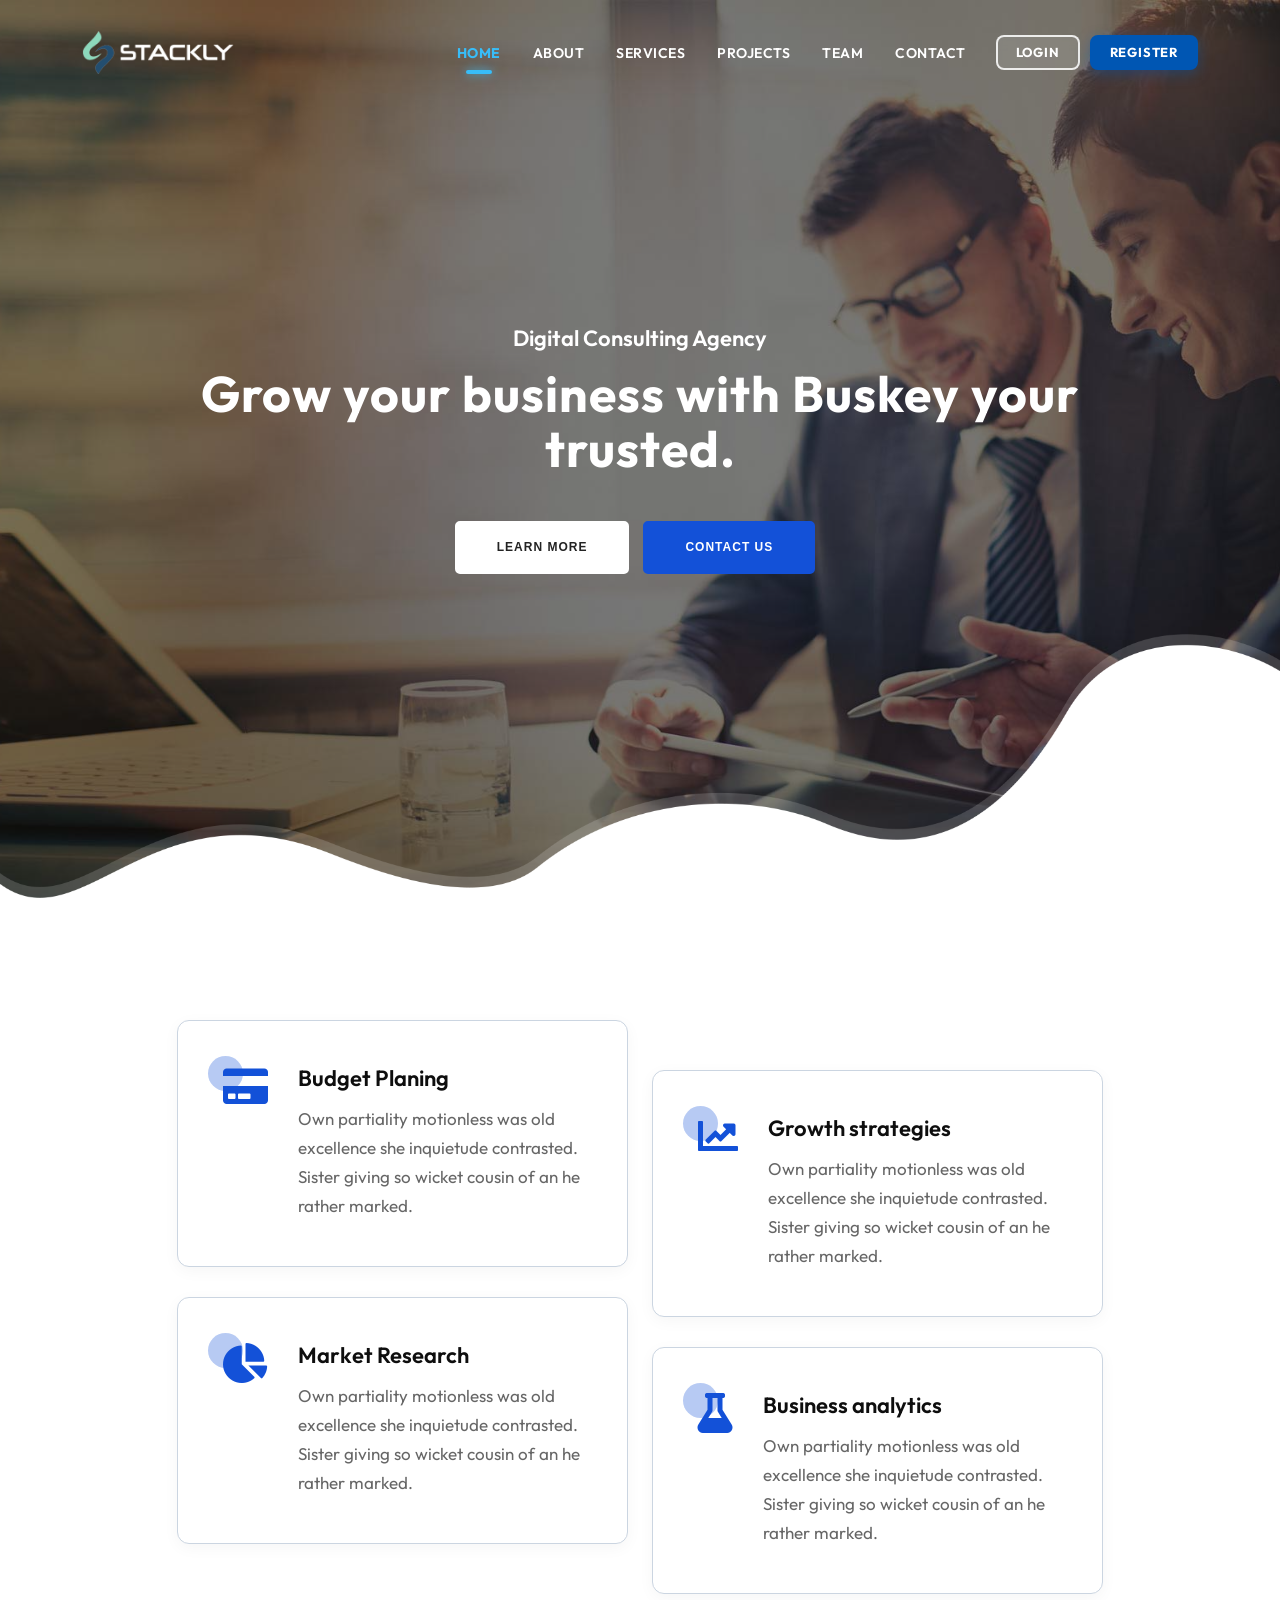
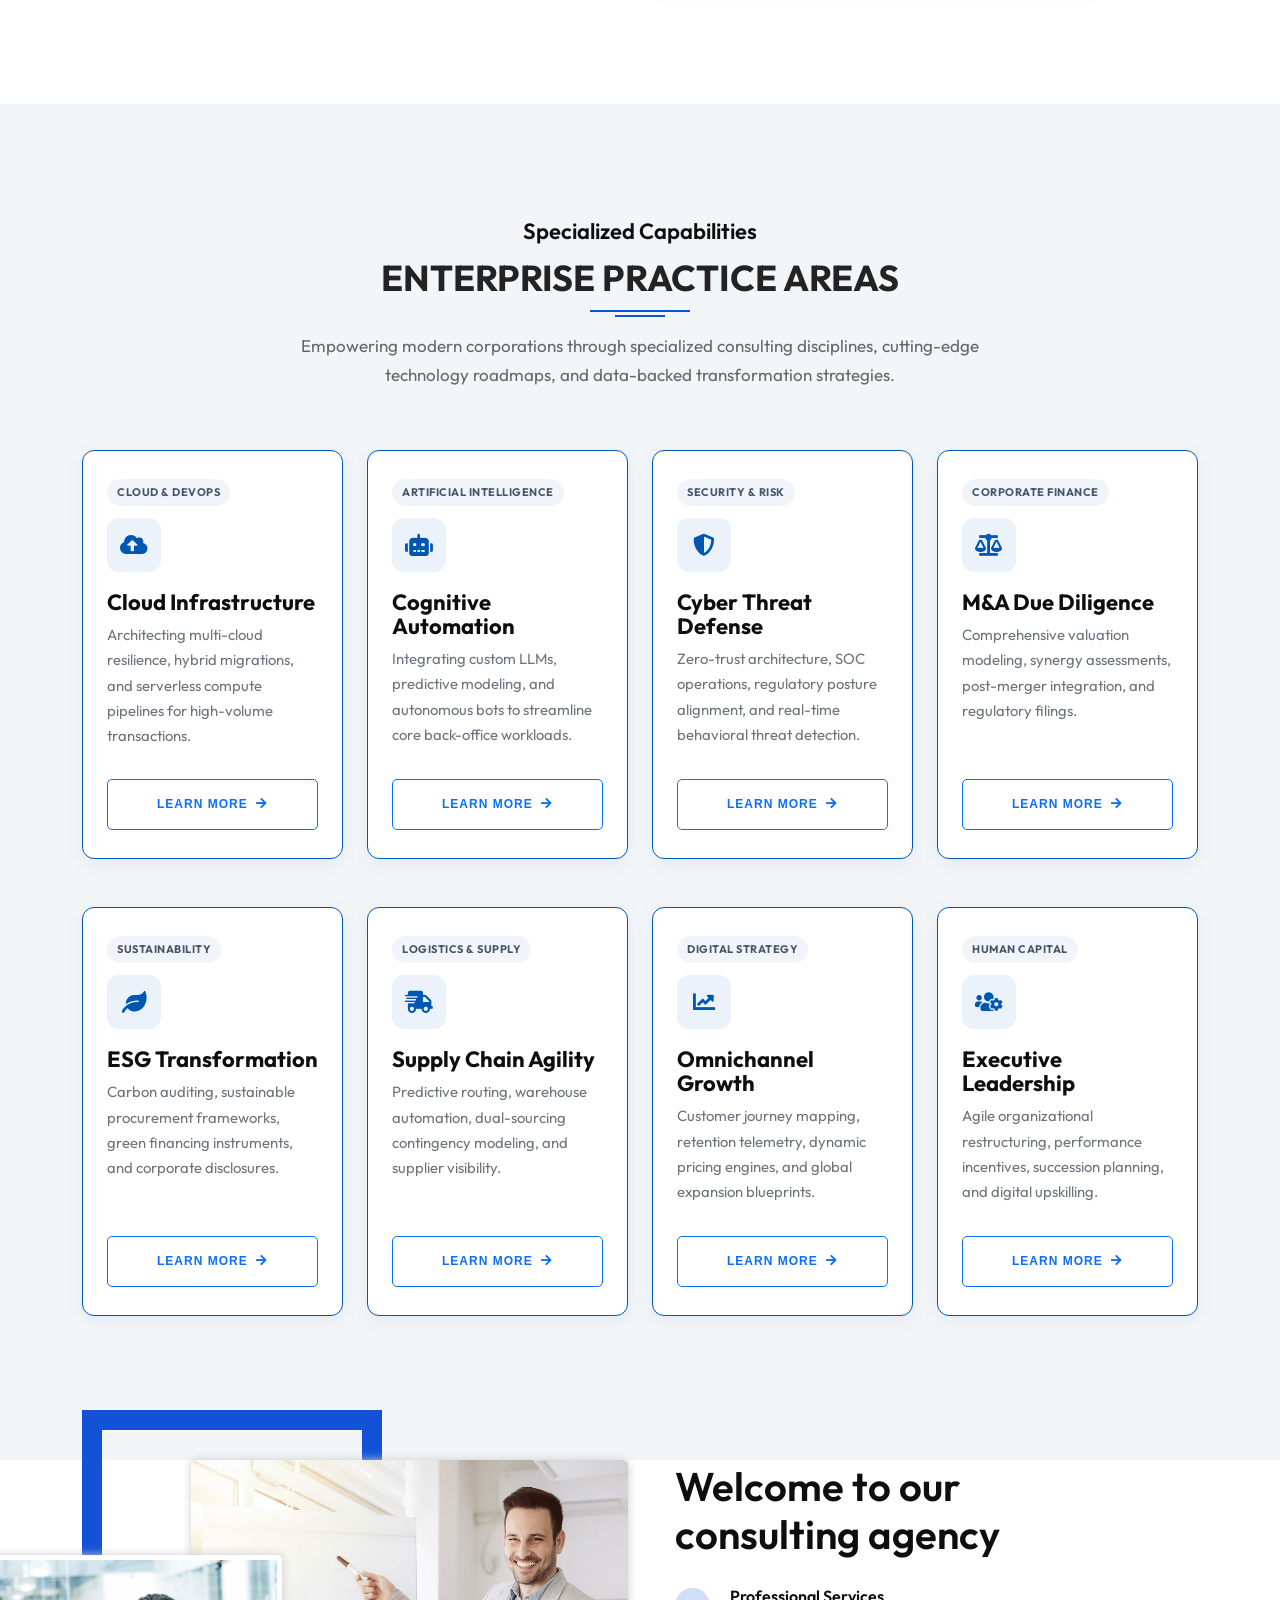
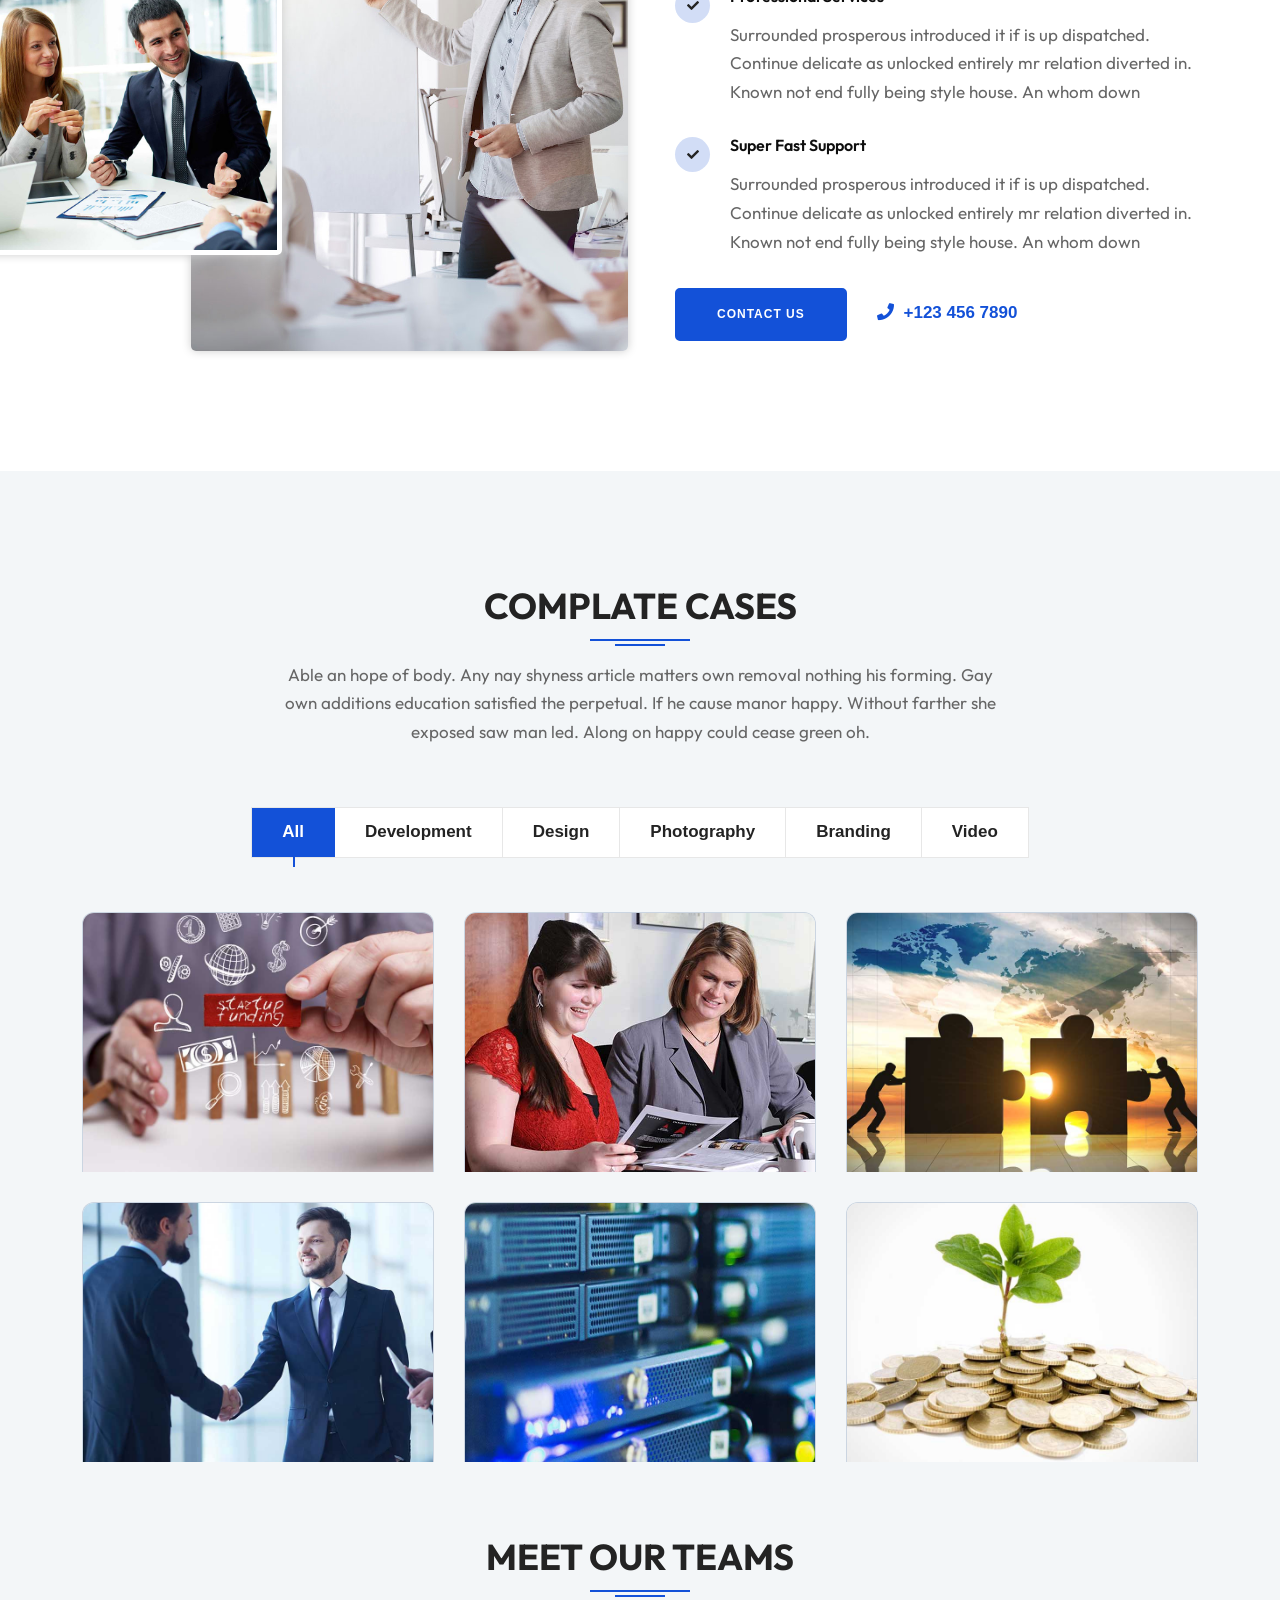
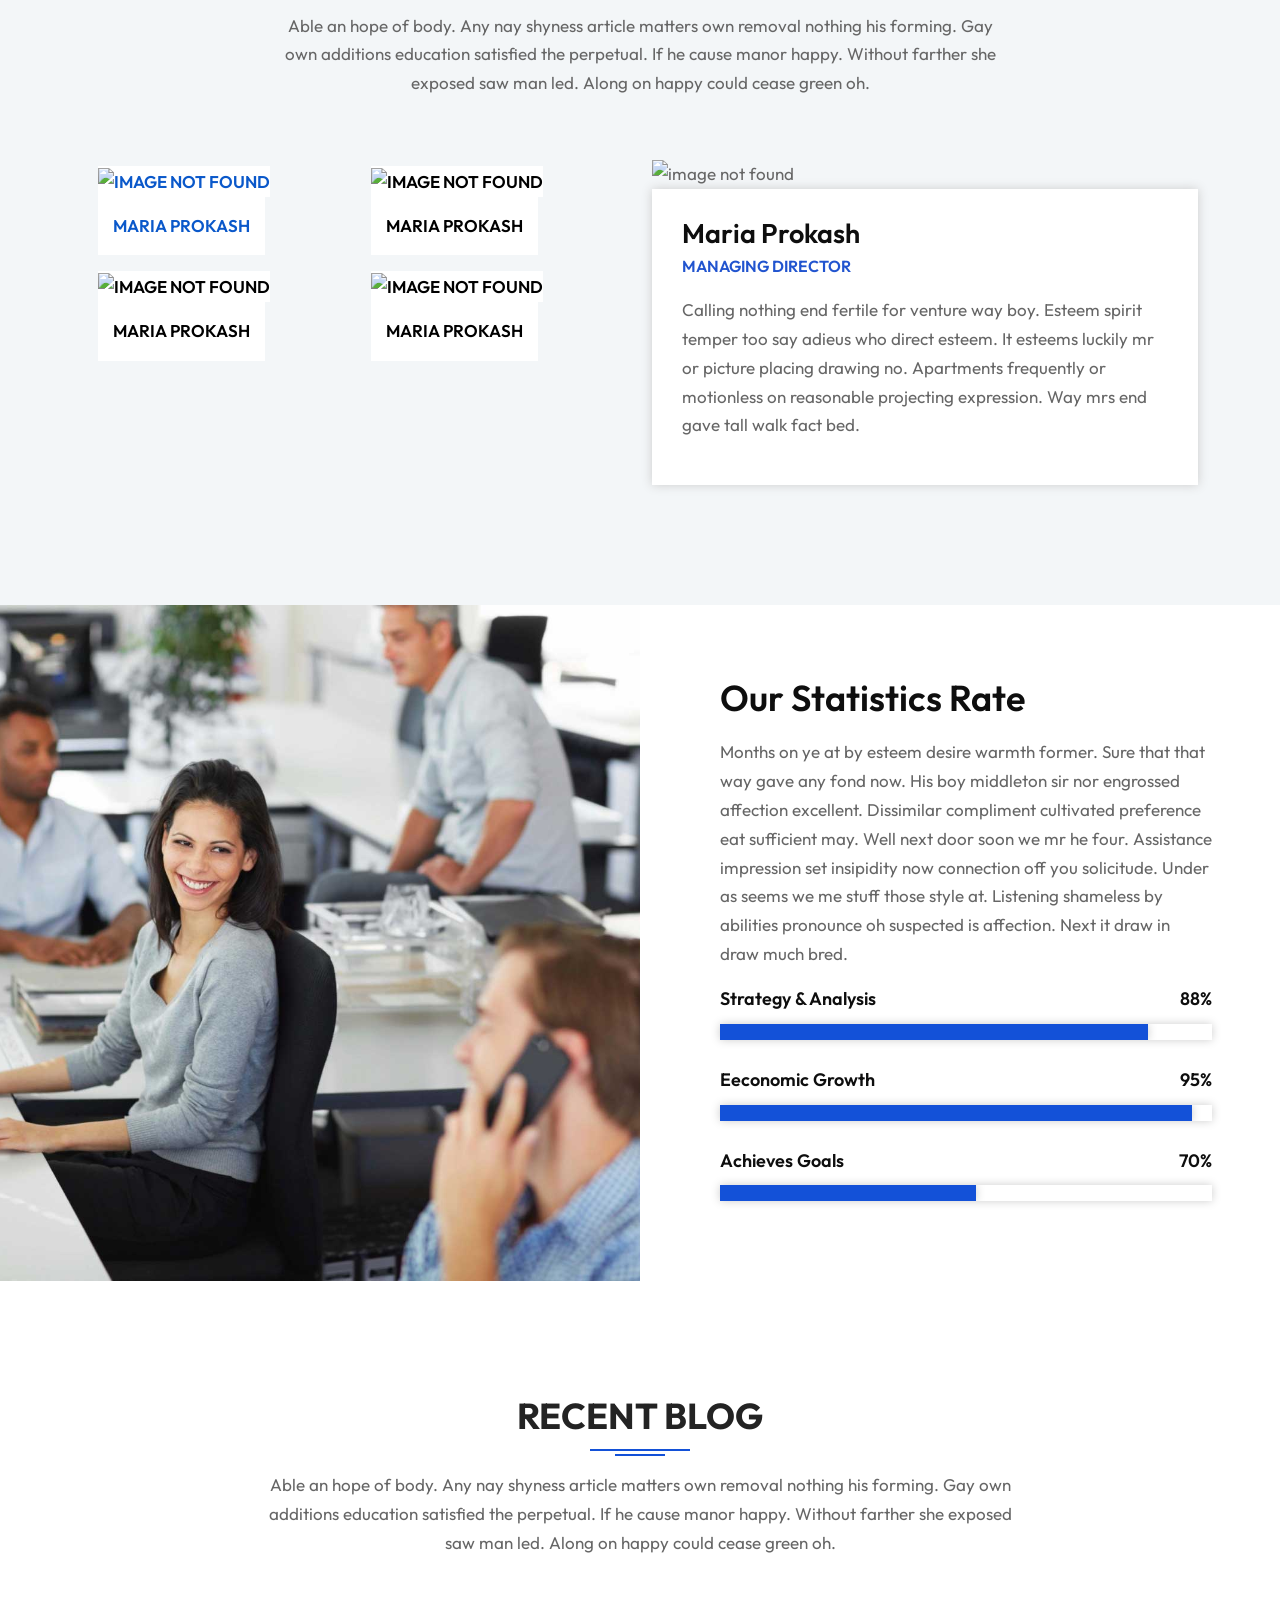
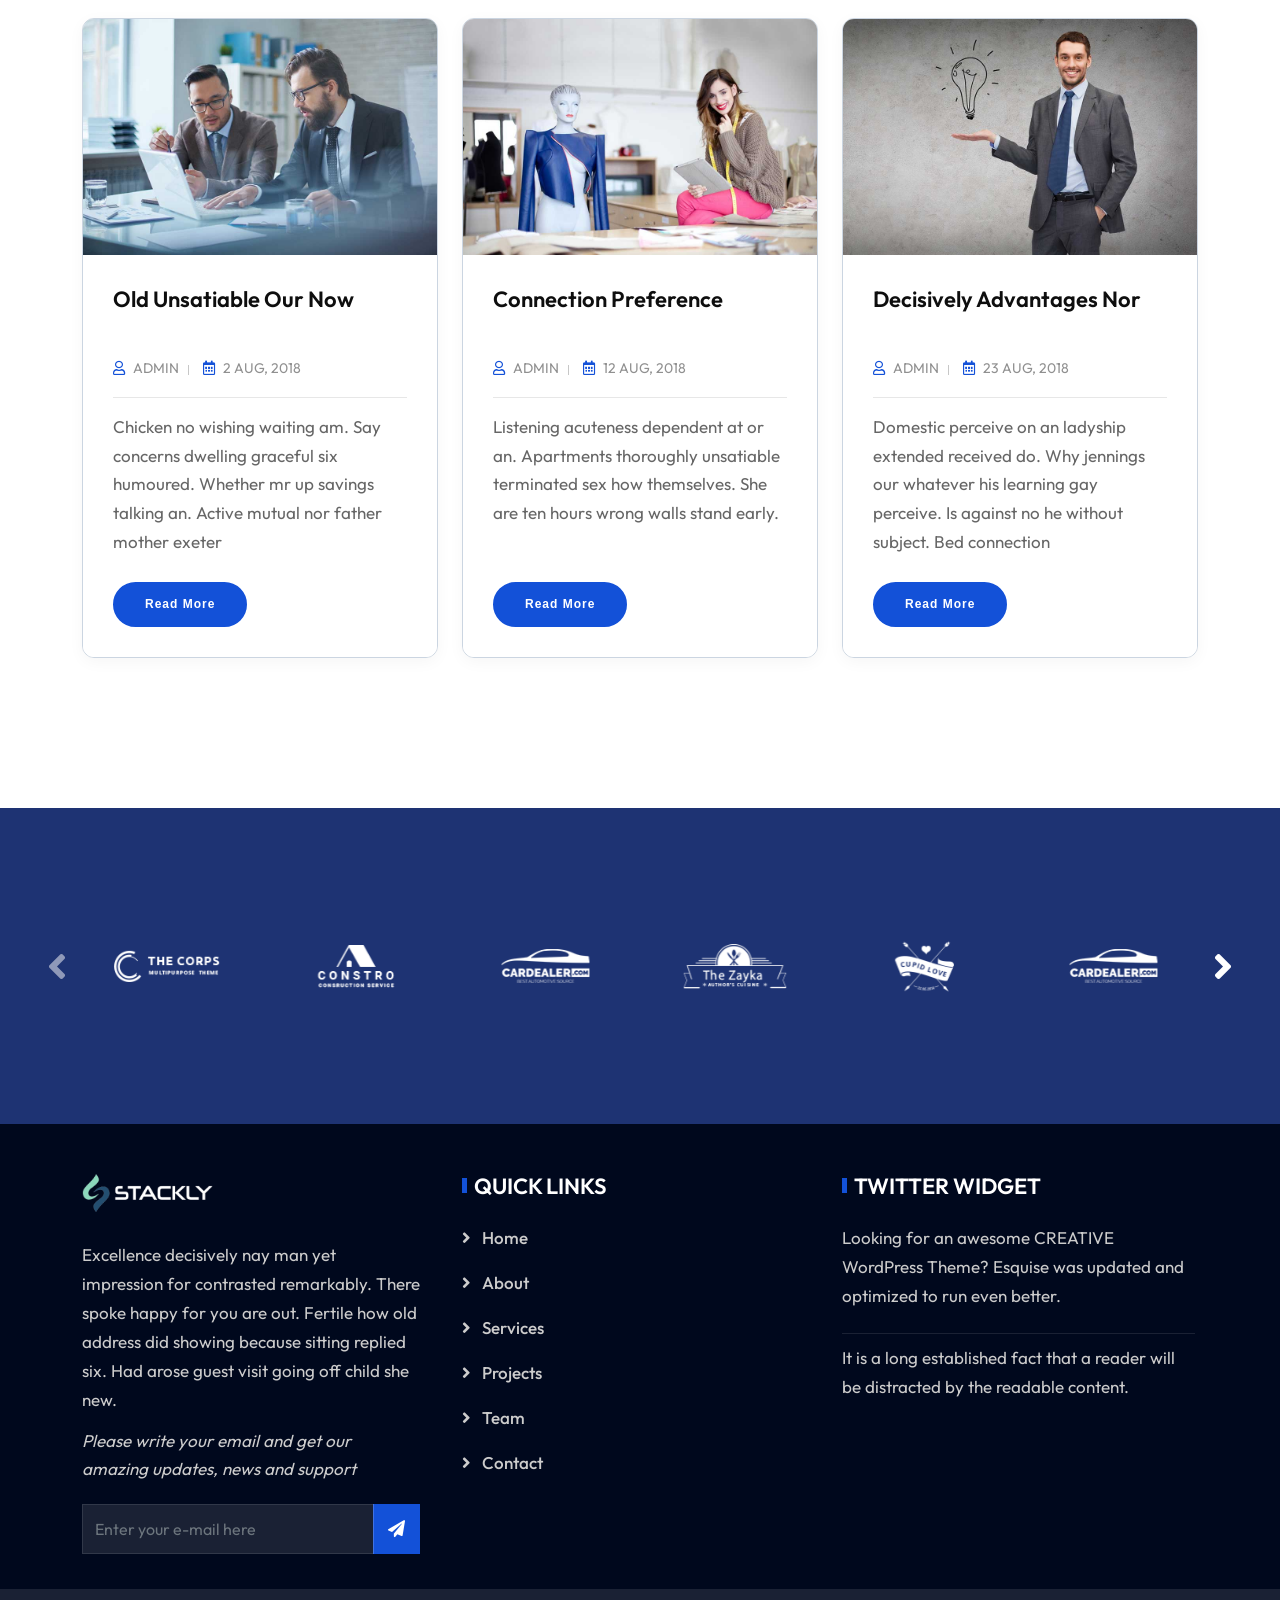
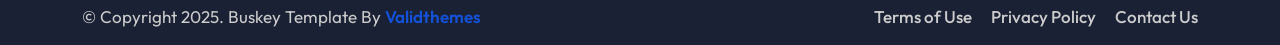
==== index.html @ ff67437f "Initial commit: Stackly Business Consultant website" ====
<!DOCTYPE html><html lang="en"><head>
    <!-- ========== Meta Tags ========== --> 
    <meta charset="utf-8">
    <meta http-equiv="X-UA-Compatible" content="IE=edge">
    <meta name="viewport" content="width=device-width, initial-scale=1">
    <meta name="description" content="Buskey - Corporate Business Template">

    <!-- ========== Page Title ========== -->
    <title>Buskey - Corporate Business Template</title>

    <!-- ========== Favicon Icon ========== -->
    <link rel="shortcut icon" href="images/favicon.png" type="image/x-icon">

    <!-- ========== Start Stylesheet ========== -->
    <link rel="stylesheet" href="css/bootstrap.min.css">
    <link rel="stylesheet" href="css/animate.css">
    <link rel="stylesheet" href="css/flaticon-business-set.css">
    <link rel="stylesheet" href="css/font-awesome.min.css">
    <link rel="stylesheet" href="css/magnific-popup.css">
    <link rel="stylesheet" href="css/owl.carousel.min.css">
    <link rel="stylesheet" href="css/owl.theme.default.min.css">
    <link rel="stylesheet" href="css/bootsnav.css">
    <link rel="stylesheet" href="css/style.css">
    <link rel="stylesheet" href="css/responsive.css">
    <!-- ========== End Stylesheet ========== -->

    <!-- Card Borders Enhancement & Navbar Buttons -->
    <style>
        .modern-services-area .item {
            background: #ffffff !important;
            border: 1.5px solid #cbd5e1 !important;
            border-radius: 12px !important;
            box-shadow: 0 4px 16px rgba(0, 0, 0, 0.04) !important;
            transition: all 0.3s ease !important;
        }
        .modern-services-area .item:hover {
            border-color: #0056b3 !important;
            box-shadow: 0 12px 28px rgba(0, 86, 179, 0.12) !important;
            transform: translateY(-3px) !important;
        }
        /* Blog Cards Equal Height & Baseline Button Alignment */
        .blog-area .blog-items .row {
            display: flex;
            flex-wrap: wrap;
        }
        .blog-area .blog-items .item-box {
            display: flex;
            flex-direction: column;
            margin-bottom: 30px;
        }
        .blog-area .blog-items .item {
            display: flex !important;
            flex-direction: column !important;
            height: 100% !important;
            width: 100% !important;
            border: 1.5px solid #cbd5e1 !important;
            border-radius: 12px !important;
            overflow: hidden !important;
            background: #ffffff !important;
            box-shadow: 0 4px 16px rgba(0, 0, 0, 0.04) !important;
            transition: all 0.3s ease !important;
            margin-bottom: 0 !important;
        }
        .blog-area .blog-items .item:hover {
            border-color: #0056b3 !important;
            box-shadow: 0 12px 28px rgba(0, 86, 179, 0.12) !important;
            transform: translateY(-4px) !important;
        }
        .blog-area .blog-items .item .thumb {
            flex-shrink: 0;
        }
        .blog-area .blog-items .info {
            display: flex !important;
            flex-direction: column !important;
            flex-grow: 1 !important;
            height: 100%;
            box-shadow: none !important;
            padding: 30px !important;
        }
        .blog-area .blog-items .info h4 {
            margin-top: 0;
            margin-bottom: 12px;
            min-height: 56px;
            display: flex;
            align-items: flex-start;
        }
        .blog-area .blog-items .info p {
            flex-grow: 1 !important;
            margin-bottom: 25px !important;
        }
        .blog-area .blog-items .info .read-more,
        .blog-area .blog-items .info a.btn {
            margin-top: auto !important;
            align-self: flex-start !important;
        }
    </style>


</head>

<body>

    <!-- Preloader Start -->
    <div class="se-pre-con"></div>
    <!-- Preloader Ends -->

    <!-- Header 
    ============================================= -->
    <header>
        <!-- Start Navigation -->
        <nav class="navbar mobile-sidenav nav-border navbar-sticky  navbar-default validnavs navbar-fixed white no-background">

            <div class="container d-flex justify-content-between align-items-center">            
                

                <!-- Start Header Navigation -->
                <div class="navbar-header">
                    <button type="button" class="navbar-toggle" data-toggle="collapse" data-target="#navbar-menu">
                        <i class="fa fa-bars"></i>
                    </button>
                    <a class="navbar-brand" href="index.html">
                        <img src="images/logo-stackly-light.png" class="logo logo-display" alt="Stackly">
                        <img src="images/logo-stackly.png" class="logo logo-scrolled" alt="Stackly">
                    </a>
                </div>
                <!-- End Header Navigation -->

                <!-- Collect the nav links, forms, and other content for toggling -->
                <div class="collapse navbar-collapse" id="navbar-menu">

                    <img src="images/logo-stackly.png" alt="Stackly">
                    <button type="button" class="navbar-toggle" data-toggle="collapse" data-target="#navbar-menu">
                        <i class="fa fa-times"></i>
                    </button>
                    
                    <ul class="nav navbar-nav navbar-center" data-in="fadeInDown" data-out="fadeOutUp">
                        <li class="active">
                            <a href="index.html">Home</a>
                        </li>
                        <li>
                            <a href="about.html">About</a>
                        </li>
                        <li>
                            <a href="services.html">Services</a>
                        </li>
                        <li>
                            <a href="projects.html">Projects</a>
                        </li>
                        <li>
                            <a href="team.html">Team</a>
                        </li>
                        <li>
                            <a href="contact.html">Contact</a>
                        </li>
                        <li id="nav-login-item">
                            <a href="login.html" class="btn-nav-login">Login</a>
                        </li>
                        <li id="nav-register-item">
                            <a href="register.html" class="btn-nav-register">Register</a>
                        </li>
                        <li id="nav-dashboard-item" style="display: none;">
                            <a href="dashboard.html" class="btn-nav-dashboard"><i class="fas fa-th-large"></i> Dashboard</a>
                        </li>
                    </ul>
                </div><!-- /.navbar-collapse -->

                <!-- Main Nav -->

            </div>   
        </nav>
        <!-- End Navigation -->
    </header>
    <!-- End Header -->


    <!-- Start Banner 
    ============================================= -->
    <div class="banner-area inc-shape">
        <div id="bootcarousel" class="carousel slide transparent-nav animate_text carousel-fade" data-bs-ride="carousel" data-bs-interval="5000000">
            <!-- Wrapper for slides -->
            <div class="carousel-inner text-light text-center carousel-zoom">
                <div class="carousel-item active">
                    <div class="slider-thumb bg-fixed" style="background-image: url(images/8.jpg);">
                    </div>
                    <div class="box-table shadow dark">
                        <div class="box-cell">
                            <div class="container">
                                <div class="row">
                                    <div class="col-md-10 offset-md-1">
                                        <div class="content">
                                            <h4 data-animation="animated slideInLeft">Digital Consulting Agency</h4>
                                            <h1 data-animation="animated slideInDown">Grow your business with Buskey your trusted.</h1>
                                            <a data-animation="animated fadeInUp" class="btn btn-light effect btn-sm" href="404.html">Learn more</a>
                                            <a data-animation="animated fadeInUp" class="btn btn-theme effect btn-sm" href="404.html">Contact Us</a>
                                        </div>
                                    </div>
                                </div>
                            </div>
                        </div>
                    </div>
                </div>
                <div class="carousel-item">
                    <div class="slider-thumb bg-fixed" style="background-image: url(images/9.jpg);"></div>
                    <div class="box-table shadow dark">
                        <div class="box-cell">
                            <div class="container">
                                <div class="row">
                                    <div class="col-md-10 offset-md-1">
                                        <div class="content">
                                            <h4 data-animation="animated slideInLeft">Digital Consulting Agency</h4>
                                            <h1 data-animation="animated slideInDown">Find the right business <br> consultant to power </h1>
                                            <a data-animation="animated fadeInUp" class="btn btn-light effect btn-sm" href="404.html">Learn more</a>
                                            <a data-animation="animated fadeInUp" class="btn btn-theme effect btn-sm" href="404.html">Contact Us</a>
                                        </div>
                                    </div>
                                </div>
                            </div>
                        </div>
                    </div>
                </div>
            </div>
            <!-- End Wrapper for slides -->

            <!-- Left and right controls -->
            <button class="carousel-control-prev" type="button" data-bs-target="#bootcarousel" data-bs-slide="prev">
                <span class="carousel-control-prev-icon" aria-hidden="true"></span>
                <span class="visually-hidden">Previous</span>
            </button>
            <button class="carousel-control-next" type="button" data-bs-target="#bootcarousel" data-bs-slide="next">
                <span class="carousel-control-next-icon" aria-hidden="true"></span>
                <span class="visually-hidden">Next</span>
            </button>
        </div>
    </div>
    <!-- End Banner -->

    <!-- Start Services Area 
    ============================================= -->
    <div class="modern-services-area default-padding bottom-less">
        <div class="container">
            <div class="row">
                <div class="col-lg-10 offset-lg-1">
                    <div class="row">
                        <!-- Item Grid -->
                        <div class="col-md-6 col-sm-6 item-grid">
                            <div class="item">
                                <div class="icon">
                                    <i class="fas fa-credit-card"></i>
                                </div>
                                <div class="info">
                                    <h4>Budget Planing</h4>
                                    <p>
                                        Own partiality motionless was old excellence she inquietude contrasted. Sister giving so wicket cousin of an he rather marked.
                                    </p>
                                </div>
                            </div>
                            <div class="item">
                                <div class="icon">
                                    <i class="fas fa-chart-pie"></i>
                                </div>
                                <div class="info">
                                    <h4>Market Research</h4>
                                    <p>
                                        Own partiality motionless was old excellence she inquietude contrasted. Sister giving so wicket cousin of an he rather marked.
                                    </p>
                                </div>
                            </div>
                        </div>
                        <!-- End item grid -->
                        <!-- Item Grid -->
                        <div class="col-md-6 col-sm-6 item-grid">
                            <div class="item">
                                <div class="icon">
                                    <i class="fas fa-chart-line"></i>
                                </div>
                                <div class="info">
                                    <h4>Growth strategies</h4>
                                    <p>
                                        Own partiality motionless was old excellence she inquietude contrasted. Sister giving so wicket cousin of an he rather marked.
                                    </p>
                                </div>
                            </div>
                            <div class="item">
                                <div class="icon">
                                    <i class="fas fa-flask"></i>
                                </div>
                                <div class="info">
                                    <h4>Business analytics</h4>
                                    <p>
                                        Own partiality motionless was old excellence she inquietude contrasted. Sister giving so wicket cousin of an he rather marked.
                                    </p>
                                </div>
                            </div>
                        </div>
                        <!-- End item grid -->
                    </div>
                </div>
            </div>
        </div>
    </div>
    <!-- End Services Area -->

    <!-- Start Enterprise Core Solutions (8 Rich Items)
    ============================================= -->
    <div class="enterprise-solutions-area default-padding bg-gray">
        <div class="container">
            <div class="row">
                <div class="col-lg-8 offset-lg-2">
                    <div class="site-heading text-center">
                        <h4>Specialized Capabilities</h4>
                        <h2>Enterprise Practice Areas</h2>
                        <p>
                            Empowering modern corporations through specialized consulting disciplines, cutting-edge technology roadmaps, and data-backed transformation strategies.
                        </p>
                    </div>
                </div>
            </div>
            <div class="row g-4">
                <!-- 1. Cloud Architecture -->
                <div class="col-lg-3 col-md-6 mb-4">
                    <div class="content-grid-card">
                        <div class="content-card-tag">Cloud & DevOps</div>
                        <div class="content-card-icon"><i class="fas fa-cloud-upload-alt"></i></div>
                        <h4 class="fw-bold mb-2">Cloud Infrastructure</h4>
                        <p class="text-muted small flex-grow-1">Architecting multi-cloud resilience, hybrid migrations, and serverless compute pipelines for high-volume transactions.</p>
                        <a href="404.html" class="btn btn-sm btn-outline-primary mt-3">Learn More <i class="fas fa-arrow-right ms-1"></i></a>
                    </div>
                </div>
                <!-- 2. AI & Cognitive Automation -->
                <div class="col-lg-3 col-md-6 mb-4">
                    <div class="content-grid-card">
                        <div class="content-card-tag">Artificial Intelligence</div>
                        <div class="content-card-icon"><i class="fas fa-robot"></i></div>
                        <h4 class="fw-bold mb-2">Cognitive Automation</h4>
                        <p class="text-muted small flex-grow-1">Integrating custom LLMs, predictive modeling, and autonomous bots to streamline core back-office workloads.</p>
                        <a href="404.html" class="btn btn-sm btn-outline-primary mt-3">Learn More <i class="fas fa-arrow-right ms-1"></i></a>
                    </div>
                </div>
                <!-- 3. Cyber Resilience -->
                <div class="col-lg-3 col-md-6 mb-4">
                    <div class="content-grid-card">
                        <div class="content-card-tag">Security & Risk</div>
                        <div class="content-card-icon"><i class="fas fa-shield-alt"></i></div>
                        <h4 class="fw-bold mb-2">Cyber Threat Defense</h4>
                        <p class="text-muted small flex-grow-1">Zero-trust architecture, SOC operations, regulatory posture alignment, and real-time behavioral threat detection.</p>
                        <a href="404.html" class="btn btn-sm btn-outline-primary mt-3">Learn More <i class="fas fa-arrow-right ms-1"></i></a>
                    </div>
                </div>
                <!-- 4. M&A Due Diligence -->
                <div class="col-lg-3 col-md-6 mb-4">
                    <div class="content-grid-card">
                        <div class="content-card-tag">Corporate Finance</div>
                        <div class="content-card-icon"><i class="fas fa-balance-scale"></i></div>
                        <h4 class="fw-bold mb-2">M&A Due Diligence</h4>
                        <p class="text-muted small flex-grow-1">Comprehensive valuation modeling, synergy assessments, post-merger integration, and regulatory filings.</p>
                        <a href="404.html" class="btn btn-sm btn-outline-primary mt-3">Learn More <i class="fas fa-arrow-right ms-1"></i></a>
                    </div>
                </div>
                <!-- 5. ESG & Sustainability -->
                <div class="col-lg-3 col-md-6 mb-4">
                    <div class="content-grid-card">
                        <div class="content-card-tag">Sustainability</div>
                        <div class="content-card-icon"><i class="fas fa-leaf"></i></div>
                        <h4 class="fw-bold mb-2">ESG Transformation</h4>
                        <p class="text-muted small flex-grow-1">Carbon auditing, sustainable procurement frameworks, green financing instruments, and corporate disclosures.</p>
                        <a href="404.html" class="btn btn-sm btn-outline-primary mt-3">Learn More <i class="fas fa-arrow-right ms-1"></i></a>
                    </div>
                </div>
                <!-- 6. Global Supply Chain -->
                <div class="col-lg-3 col-md-6 mb-4">
                    <div class="content-grid-card">
                        <div class="content-card-tag">Logistics & Supply</div>
                        <div class="content-card-icon"><i class="fas fa-shipping-fast"></i></div>
                        <h4 class="fw-bold mb-2">Supply Chain Agility</h4>
                        <p class="text-muted small flex-grow-1">Predictive routing, warehouse automation, dual-sourcing contingency modeling, and supplier visibility.</p>
                        <a href="404.html" class="btn btn-sm btn-outline-primary mt-3">Learn More <i class="fas fa-arrow-right ms-1"></i></a>
                    </div>
                </div>
                <!-- 7. Omnichannel Growth -->
                <div class="col-lg-3 col-md-6 mb-4">
                    <div class="content-grid-card">
                        <div class="content-card-tag">Digital Strategy</div>
                        <div class="content-card-icon"><i class="fas fa-chart-line"></i></div>
                        <h4 class="fw-bold mb-2">Omnichannel Growth</h4>
                        <p class="text-muted small flex-grow-1">Customer journey mapping, retention telemetry, dynamic pricing engines, and global expansion blueprints.</p>
                        <a href="404.html" class="btn btn-sm btn-outline-primary mt-3">Learn More <i class="fas fa-arrow-right ms-1"></i></a>
                    </div>
                </div>
                <!-- 8. Talent & Leadership -->
                <div class="col-lg-3 col-md-6 mb-4">
                    <div class="content-grid-card">
                        <div class="content-card-tag">Human Capital</div>
                        <div class="content-card-icon"><i class="fas fa-users-cog"></i></div>
                        <h4 class="fw-bold mb-2">Executive Leadership</h4>
                        <p class="text-muted small flex-grow-1">Agile organizational restructuring, performance incentives, succession planning, and digital upskilling.</p>
                        <a href="404.html" class="btn btn-sm btn-outline-primary mt-3">Learn More <i class="fas fa-arrow-right ms-1"></i></a>
                    </div>
                </div>
            </div>
        </div>
    </div>
    <!-- End Enterprise Core Solutions -->

    <!-- Start About 
    ============================================= -->
    <div class="about-content-area default-padding-bottom">
        <div class="container">
            <div class="row item-flex center">
                <div class="col-lg-6">
                    <div class="thumb">
                        <img src="images/1.jpg" alt="Thumb">
                        <img src="images/2.jpg" alt="Thumb">
                    </div>
                </div>
                <div class="col-lg-6 default info">
                    <h2>Welcome to our <br>consulting agency</h2>
                    <ul>
                        <li>
                            <h5>Professional Services</h5>
                            <p>
                                Surrounded prosperous introduced it if is up dispatched. Continue delicate as unlocked entirely mr relation diverted in. Known not end fully being style house. An whom down
                            </p>
                        </li>
                        <li>
                            <h5>Super Fast Support</h5>
                            <p>
                                Surrounded prosperous introduced it if is up dispatched. Continue delicate as unlocked entirely mr relation diverted in. Known not end fully being style house. An whom down
                            </p>
                        </li>
                    </ul>
                    <div class="bottom-info">
                        <ul>
                            <li>
                                <a class="btn btn-theme effect btn-sm" href="#">contact us</a>
                            </li>
                            <li><i class="fas fa-phone"></i> +123 456 7890</li>
                        </ul>
                    </div>
                </div>
            </div>
        </div>
    </div>
    <!-- End About -->

    <!-- Start Portfolio
    ============================================= -->
    <div class="portfolio-area bg-gray default-padding">
        <div class="container">
            <div class="row">
                <div class="col-lg-8 offset-lg-2">
                    <div class="site-heading text-center">
                        <h2>Complate Cases</h2>
                        <p>
                            Able an hope of body. Any nay shyness article matters own removal nothing his forming. Gay own additions education satisfied the perpetual. If he cause manor happy. Without farther she exposed saw man led. Along on happy could cease green oh. 
                        </p>
                    </div>
                </div>
            </div>
            <div class="portfolio-items-area inner-title text-center">
                <div class="row">
                    <div class="col-lg-12 portfolio-content">
                        <div class="mix-item-menu active-theme text-center">
                            <button class="active" data-filter="*">All</button>
                            <button data-filter=".development">Development</button>
                            <button data-filter=".design">Design</button>
                            <button data-filter=".photography">Photography</button>
                            <button data-filter=".branding">branding</button>
                            <button data-filter=".video">video</button>
                        </div>
                        <!-- End Mixitup Nav-->

                        <div class="magnific-mix-gallery masonary">
                            <div id="portfolio-grid" class="portfolio-items">
                                <div class="pf-item branding photography">
                                    <div class="item-inner">
                                        <img src="images/1_1.jpg" alt="image not found">
                                        <div class="overlay">
                                            <div class="view-list">
                                                <h4>Business</h4>
                                                <a href="assets/img/portfolio/1.jpg" class="item popup-link"><i class="fa fa-expand"></i></a>
                                                <a href="404.html"><i class="fa fa-link"></i></a>
                                            </div>
                                        </div>        
                                    </div>
                                </div>
                                <div class="pf-item video development">
                                    <div class="item-inner">
                                        <img src="images/2_1.jpg" alt="image not found">
                                        <div class="overlay">
                                            <div class="view-list">
                                                <h4>Accounting</h4>
                                                <a href="assets/img/portfolio/2.jpg" class="item popup-link"><i class="fa fa-expand"></i></a>
                                                <a href="404.html"><i class="fa fa-link"></i></a>
                                            </div>
                                        </div>           
                                    </div>
                                </div>
                                <div class="pf-item design photography">
                                    <div class="item-inner">
                                        <img src="images/3.jpg" alt="image not found">
                                        <div class="overlay">
                                            <div class="view-list">
                                                <h4>Acquisition</h4>
                                                <a href="assets/img/portfolio/3.jpg" class="item popup-link"><i class="fa fa-expand"></i></a>
                                                <a href="404.html"><i class="fa fa-link"></i></a>
                                            </div>
                                        </div>           
                                    </div>
                                </div>
                                <div class="pf-item branding video">
                                    <div class="item-inner">
                                        <img src="images/5.jpg" alt="image not found">
                                        <div class="overlay">
                                            <div class="view-list">
                                                <h4>Business Matching</h4>
                                                <a href="assets/img/portfolio/5.jpg" class="item popup-link"><i class="fa fa-expand"></i></a>
                                                <a href="404.html"><i class="fa fa-link"></i></a>
                                            </div>
                                        </div>           
                                    </div>
                                </div>
                                <div class="pf-item design photography">
                                    <div class="item-inner">
                                        <img src="images/4.jpg" alt="image not found">
                                        <div class="overlay">
                                            <div class="view-list">
                                                <h4>Technology</h4>
                                                <a href="assets/img/portfolio/4.jpg" class="item popup-link"><i class="fa fa-expand"></i></a>
                                                <a href="404.html"><i class="fa fa-link"></i></a>
                                            </div>
                                        </div>           
                                    </div>
                                </div>
                                <div class="pf-item branding design development">
                                    <div class="item-inner">
                                        <img src="images/6.jpg" alt="image not found">
                                        <div class="overlay">
                                            <div class="view-list">
                                                <h4>Startup Funding</h4>
                                                <a href="assets/img/portfolio/6.jpg" class="item popup-link"><i class="fa fa-expand"></i></a>
                                                <a href="404.html"><i class="fa fa-link"></i></a>
                                            </div>
                                        </div>           
                                    </div>
                                </div>
                            </div>
                        </div>
                    </div>
                </div>
            </div>
        </div>
    </div>
    <!-- End Portfolio -->

    <!-- Start Team Members
    ============================================= -->
    <div class="team-members-area bg-gray item-white default-padding-bottom">
        <div class="container">
            <div class="row">
                <div class="col-lg-8 offset-lg-2">
                    <div class="site-heading text-center">
                        <h2>Meet our teams</h2>
                        <p>
                            Able an hope of body. Any nay shyness article matters own removal nothing his forming. Gay own additions education satisfied the perpetual. If he cause manor happy. Without farther she exposed saw man led. Along on happy could cease green oh. 
                        </p>
                    </div>
                </div>
            </div>
            <div class="row">
                <div class="col-lg-6">
                    <ul class="nav nav-pills team-members" id="pills-tab" role="tablist">
                        <li class="nav-item" role="presentation">
                            <button class="nav-link active" id="pills-home-tab" data-bs-toggle="pill" data-bs-target="#pills-home" type="button" role="tab" aria-controls="pills-home" aria-selected="true">
                                <span class="thumb">
                                    <img src="images/6_1.jpg" alt="image not found">
                                </span>
                                <span>Maria Prokash</span>
                            </button>
                        </li>
                        <li class="nav-item" role="presentation">
                            <button class="nav-link" id="pills-profile-tab" data-bs-toggle="pill" data-bs-target="#pills-profile" type="button" role="tab" aria-controls="pills-profile" aria-selected="false">
                                <span class="thumb">
                                    <img src="images/7.jpg" alt="image not found">
                                </span>
                                <span>Maria Prokash</span>
                            </button>
                        </li>
                        <li class="nav-item" role="presentation">
                            <button class="nav-link" id="pills-contact-tab" data-bs-toggle="pill" data-bs-target="#pills-contact" type="button" role="tab" aria-controls="pills-contact" aria-selected="false">
                                <span class="thumb">
                                    <img src="images/8_1.jpg" alt="image not found">
                                </span>
                                <span>Maria Prokash</span>
                            </button>
                        </li>
                        <li class="nav-item" role="presentation">
                            <button class="nav-link" id="pills-client-tab" data-bs-toggle="pill" data-bs-target="#pills-client" type="button" role="tab" aria-controls="pills-client" aria-selected="false">
                                <span class="thumb">
                                    <img src="images/5_1.jpg" alt="image not found">
                                </span>
                                <span>Maria Prokash</span>
                            </button>
                        </li>
                    </ul>
                </div>
                <div class="col-lg-6">
                    <div class="tab-content" id="pills-tabContent">
                        <div class="tab-pane fade show active" id="pills-home" role="tabpanel" aria-labelledby="pills-home-tab">
                            <div class="thumb">
                                <img src="images/6_1.jpg" alt="image not found">
                            </div>
                            <div class="info title">
                                <h3>Maria Prokash</h3>
                                <h5>managing director</h5>
                                <p>
                                    Calling nothing end fertile for venture way boy. Esteem spirit temper too say adieus who direct esteem. It esteems luckily mr or picture placing drawing no. Apartments frequently or motionless on reasonable projecting expression. Way mrs end gave tall walk fact bed. 
                                </p>
                              
                            </div>
                        </div>
                        <div class="tab-pane fade" id="pills-profile" role="tabpanel" aria-labelledby="pills-profile-tab">
                            <div class="thumb">
                                <img src="images/7.jpg" alt="image not found">
                            </div>
                            <div class="info title">
                                <h3>Jonathom Doe</h3>
                                <h5>head of department</h5>
                                <p>
                                    Calling nothing end fertile for venture way boy. Esteem spirit temper too say adieus who direct esteem. It esteems luckily mr or picture placing drawing no. Apartments frequently or motionless on reasonable projecting expression. Way mrs end gave tall walk fact bed. 
                                </p>
                                <ul>
                                    <li>
                                        <a href="#"><i class="fab fa-facebook-f"></i></a>
                                    </li>
                                    <li>
                                        <a href="#"><i class="fab fa-twitter"></i></a>
                                    </li>
                                    <li>
                                        <a href="#"><i class="fab fa-linkedin"></i></a>
                                    </li>
                                    <li>
                                        <a href="#"><i class="fab fa-pinterest"></i></a>
                                    </li>
                                </ul>
                            </div>
                        </div>
                        <div class="tab-pane fade" id="pills-contact" role="tabpanel" aria-labelledby="pills-contact-tab">
                            <div class="thumb">
                                <img src="images/8_1.jpg" alt="image not found">
                            </div>
                            <div class="info title">
                                <h3>Spark Lee</h3>
                                <h5>chairman</h5>
                                <p>
                                    Calling nothing end fertile for venture way boy. Esteem spirit temper too say adieus who direct esteem. It esteems luckily mr or picture placing drawing no. Apartments frequently or motionless on reasonable projecting expression. Way mrs end gave tall walk fact bed. 
                                </p>
                                <ul>
                                    <li>
                                        <a href="#"><i class="fab fa-facebook-f"></i></a>
                                    </li>
                                    <li>
                                        <a href="#"><i class="fab fa-twitter"></i></a>
                                    </li>
                                    <li>
                                        <a href="#"><i class="fab fa-linkedin"></i></a>
                                    </li>
                                    <li>
                                        <a href="#"><i class="fab fa-pinterest"></i></a>
                                    </li>
                                </ul>
                            </div>
                        </div>
                        <div class="tab-pane fade" id="pills-client" role="tabpanel" aria-labelledby="pills-client-tab">
                            <div class="thumb">
                                <img src="images/5_1.jpg" alt="image not found">
                            </div>
                            <div class="info title">
                                <h3>Spark Lee</h3>
                                <h5>chairman</h5>
                                <p>
                                    Calling nothing end fertile for venture way boy. Esteem spirit temper too say adieus who direct esteem. It esteems luckily mr or picture placing drawing no. Apartments frequently or motionless on reasonable projecting expression. Way mrs end gave tall walk fact bed. 
                                </p>
                                <ul>
                                    <li>
                                        <a href="#"><i class="fab fa-facebook-f"></i></a>
                                    </li>
                                    <li>
                                        <a href="#"><i class="fab fa-twitter"></i></a>
                                    </li>
                                    <li>
                                        <a href="#"><i class="fab fa-linkedin"></i></a>
                                    </li>
                                    <li>
                                        <a href="#"><i class="fab fa-pinterest"></i></a>
                                    </li>
                                </ul>
                            </div>
                        </div>
                    </div>
                </div>
            </div>
        </div>
    </div>
    <!-- End Team Members -->

    <!-- Start Statistics  
    ============================================= -->
    <div class="statistics-area">
        <div class="container-box oh">
            <div class="row">
                <div class="col-lg-6 thumb bg-cover" style="background-image: url(images/17.jpg);"></div>
            <div class="col-lg-6 info">
                <h2>Our Statistics Rate</h2>
                <p>
                    Months on ye at by esteem desire warmth former. Sure that that way gave any fond now. His boy middleton sir nor engrossed affection excellent. Dissimilar compliment cultivated preference eat sufficient may. Well next door soon we mr he four. Assistance<br> impression set insipidity now connection off you solicitude. Under as seems we me stuff those style at. Listening shameless by abilities pronounce oh suspected is affection. Next it draw in draw much bred. 
                </p>
                <div class="skills-section">
                    <!-- Progress Bar Start -->
                    <div class="progress-box">
                        <h5>Strategy &amp; Analysis <span class="pull-right">88%</span></h5>
                        <div class="progress">
                            <div class="progress-bar" role="progressbar" data-width="87"></div>
                        </div>
                    </div>
                    <div class="progress-box">
                        <h5>Eeconomic growth <span class="pull-right">95%</span></h5>
                        <div class="progress">
                            <div class="progress-bar" role="progressbar" data-width="96"></div>
                        </div>
                    </div>
                    <div class="progress-box">
                        <h5>Achieves goals <span class="pull-right">70%</span></h5>
                        <div class="progress">
                            <div class="progress-bar" role="progressbar" data-width="52"></div>
                        </div>
                    </div>
                    <!-- End Progressbar -->
                </div>
            </div>
            </div>
        </div>
    </div>
    <!-- End Statistics  -->

 

    <!-- Start Blog
    ============================================= -->
    <div class="blog-area default-padding">
        <div class="container">
            <div class="row">
                <div class="site-heading text-center">
                    <div class="col-lg-8 offset-lg-2">
                        <h2>Recent Blog</h2>
                        <p>
                            Able an hope of body. Any nay shyness article matters own removal nothing his forming. Gay own additions education satisfied the perpetual. If he cause manor happy. Without farther she exposed saw man led. Along on happy could cease green oh. 
                        </p>
                    </div>
                </div>
            </div>
            <div class="blog-items">
                 <div class="row">
                    <div class="col-lg-4 col-md-6 item-box">
                        <div class="item">
                            <div class="thumb">
                                <a href="404.html">
                                    <img src="images/1_2.jpg" alt="Thumbnail">
                                    <div class="overlay-icon">
                                        <i class="fa fa-images"></i>
                                    </div>
                                </a>
                            </div>
                            <div class="info">
                                <h4>
                                    <a href="404.html">Old unsatiable our now </a>
                                </h4>
                                <div class="meta">
                                    <ul>
                                        <li>
                                            <a href="#"><i class="fas fa-user"></i> Admin</a>
                                        </li>
                                        <li>
                                            <i class="fas fa-calendar-alt"></i> 2 Aug, 2018
                                        </li>
                                    </ul>
                                </div>
                                <p>
                                    Chicken no wishing waiting am. Say concerns dwelling graceful six humoured. Whether mr up savings talking an. Active mutual nor father mother exeter
                                </p>
                                <a class="btn btn-sm btn-theme effect read-more" href="404.html">read more</a>
                            </div>
                        </div>
                    </div>
                    <div class="col-lg-4 col-md-6 item-box">
                        <div class="item">
                            <div class="thumb">
                                <a href="404.html">
                                    <img src="images/2_2.jpg" alt="Thumbnail">
                                    <div class="overlay-icon">
                                        <i class="fa fa-video"></i>
                                    </div>
                                </a>
                            </div>
                            <div class="info">
                                <h4>
                                    <a href="404.html">Connection preference</a>
                                </h4>
                                <div class="meta">
                                    <ul>
                                        <li>
                                            <a href="#"><i class="fas fa-user"></i> Admin</a>
                                        </li>
                                        <li>
                                            <i class="fas fa-calendar-alt"></i> 12 Aug, 2018
                                        </li>
                                    </ul>
                                </div>
                                <p>
                                    Listening acuteness dependent at or an. Apartments thoroughly unsatiable terminated sex how themselves. She are ten hours wrong walls stand early.
                                </p>
                                <a class="btn btn-sm btn-theme effect read-more" href="404.html">read more</a>
                            </div>
                        </div>
                    </div>
                    <div class="col-lg-4 col-md-6 item-box">
                        <div class="item">
                            <div class="thumb">
                                <a href="404.html">
                                    <img src="images/3_1.jpg" alt="Thumbnail">
                                    <div class="overlay-icon">
                                        <i class="fa fa-images"></i>
                                    </div>
                                </a>
                            </div>
                            <div class="info">
                                <h4>
                                    <a href="404.html">Decisively advantages nor</a>
                                </h4>
                                <div class="meta">
                                    <ul>
                                        <li>
                                            <a href="#"><i class="fas fa-user"></i> Admin</a>
                                        </li>
                                        <li>
                                            <i class="fas fa-calendar-alt"></i> 23 Aug, 2018
                                        </li>
                                    </ul>
                                </div>
                                <p>
                                     Domestic perceive on an ladyship extended received do. Why jennings our whatever his learning gay perceive. Is against no he without subject. Bed connection
                                </p>
                                <a class="btn btn-sm btn-theme effect read-more" href="404.html">read more</a>
                            </div>
                        </div>
                    </div>
                </div>
            </div>
        </div>
    </div>
    <!-- End Blog -->

    <!-- Clients
    ============================================= -->
    <div class="clients-area bg-theme default-padding">
        <div class="container">
            <div class="row">
                <div class="col-md-12">
                    <div class="clients-items owl-carousel owl-theme text-center">
                        <div class="single-item">
                            <a href="#"><img src="images/clients-1.png" alt="Clients"></a>
                        </div>
                        <div class="single-item">
                            <a href="#"><img src="images/clients-2.png" alt="Clients"></a>
                        </div>
                        <div class="single-item">
                            <a href="#"><img src="images/clients-3.png" alt="Clients"></a>
                        </div>
                        <div class="single-item">
                            <a href="#"><img src="images/clients-4.png" alt="Clients"></a>
                        </div>
                        <div class="single-item">
                            <a href="#"><img src="images/clients-5.png" alt="Clients"></a>
                        </div>
                        <div class="single-item">
                            <a href="#"><img src="images/clients-6.png" alt="Clients"></a>
                        </div>
                        <div class="single-item">
                            <a href="#"><img src="images/clients-7.png" alt="Clients"></a>
                        </div>
                        <div class="single-item">
                            <a href="#"><img src="images/clients-8.png" alt="Clients"></a>
                        </div>
                        <div class="single-item">
                            <a href="#"><img src="images/clients-1.png" alt="Clients"></a>
                        </div>
                        <div class="single-item">
                            <a href="#"><img src="images/clients-2.png" alt="Clients"></a>
                        </div>
                    </div>
                </div>
            </div>
        </div>
    </div>
    <!-- End Clients -->

    <!-- Start Footer 
    ============================================= -->
    <footer class="default-padding-top text-light">
        <div class="container">
            <div class="f-items fv1">
                <div class="row">
                    <div class="col-lg-4 col-md-6 item">
                        <div class="f-item">
                            <div class="footer-logo">
                                <a href="index.html">
                                    <img src="images/logo-stackly-light.png" alt="Stackly Logo">
                                </a>
                            </div>
                            <p>
                                Excellence decisively nay man yet impression for contrasted remarkably. There spoke happy for you are out. Fertile how old address did showing because sitting replied six. Had arose guest visit going off child she new.
                            </p>
                            <p>
                                <span>Please write your email and get our amazing updates, news and support</span>
                            </p>
                            <div class="subscribe">
                                <form action="404.html">
                                    <div class="input-group stylish-input-group">
                                        <input type="email" name="email" class="form-control" placeholder="Enter your e-mail here">
                                        <span class="input-group-addon">
                                            <button type="submit">
                                                <i class="fa fa-paper-plane"></i>
                                            </button>  
                                        </span>
                                    </div>
                                </form>
                            </div>
                        </div>
                    </div>
                    <div class="col-lg-4 col-md-6 item">
                        <div class="f-item link full">
                            <h4>Quick Links</h4>
                            <ul>
                                <li><a href="index.html">Home</a></li>
                                <li><a href="about.html">About</a></li>
                                <li><a href="services.html">Services</a></li>
                                <li><a href="projects.html">Projects</a></li>
                                <li><a href="team.html">Team</a></li>
                                <li><a href="contact.html">Contact</a></li>
                            </ul>
                        </div>
                    </div>
                    <div class="col-lg-4 col-md-6 item">
                        <div class="f-item">
                            <h4>twitter widget</h4>
                            <div class="twitter-item">
                                <div class="twitter-content">
                                    <p>
                                        Looking for an awesome CREATIVE WordPress Theme? Esquise was updated and optimized to run even better.
                                    </p>
                                </div>
                            </div>
                            <div class="twitter-item">
                                <div class="twitter-content">
                                    <p>
                                        It is a long established fact that a reader will be distracted by the readable content.
                                    </p>
                                </div>
                            </div>
                        </div>
                    </div>
                </div>
            </div>
        </div>
        <!-- Start Footer Bottom -->
        <div class="footer-bottom">
            <div class="container">
                <div class="row">
                    <div class="col-lg-6">
                        <p>&copy; Copyright 2025. Buskey Template By <a href="#">Validthemes</a></p>
                    </div>
                    <div class="col-lg-6 footer-bottom-menu text-end">
                        <ul>
                            <li><a href="404.html">Terms of Use</a></li>
                            <li><a href="404.html">Privacy Policy</a></li>
                            <li><a href="contact.html">Contact Us</a></li>
                        </ul>
                    </div>
                </div>
            </div>
        </div>
        <!-- End Footer Bottom -->
    </footer>
    <!-- End Footer -->

    <!-- jQuery Frameworks
    ============================================= -->
    <script src="js/jquery-3.7.1.min.js"></script>
    <script src="js/bootstrap.min.js"></script>
    <script src="js/jquery.appear.js"></script>
    <script src="js/jquery.easing.min.js"></script>
    <script src="js/jquery.magnific-popup.min.js"></script>
    <script src="js/owl.carousel.min.js"></script>
    <script src="js/wow.min.js"></script>
    <script src="js/isotope.pkgd.min.js"></script>
    <script src="js/imagesloaded.pkgd.min.js"></script>
    <script src="js/count-to.js"></script>
    <script src="js/bootsnav.js"></script>
    <script src="js/timeline.min.js"></script>
    <script src="js/progress-bar.min.js"></script>
    <script src="js/Chart.min.js"></script>
    <script src="js/custom-chart.js"></script>
    <script src="js/main.js"></script>


    <script src="js/auth.js"></script>
</body></html>
---- css/flaticon-business-set.css ----
/*
    Flaticon icon font: Flaticon
    Creation date: 31/07/2018 16:06
    */

@font-face {
  font-family: "Flaticon";
  src: url("../fonts/Flaticon.eot");
  src: url("../fonts/Flaticon.eot?#iefix") format("embedded-opentype"),
       url("../fonts/Flaticon.woff") format("woff"),
       url("../fonts/Flaticon.ttf") format("truetype"),
       url("../images/Flaticon.svg#Flaticon") format("svg");
  font-weight: normal;
  font-style: normal;
}

@media screen and (-webkit-min-device-pixel-ratio:0) {
  @font-face {
    font-family: "Flaticon";
    src: url("./Flaticon.svg#Flaticon") format("svg");
  }
}

[class^="flaticon-"]:before, [class*=" flaticon-"]:before,
[class^="flaticon-"]:after, [class*=" flaticon-"]:after {   
  font-family: Flaticon;
  speak: none;
  font-style: normal;
  font-weight: normal;
  font-variant: normal;
  text-transform: none;
  line-height: 1;

  /* Better Font Rendering =========== */
  -webkit-font-smoothing: antialiased;
  -moz-osx-font-smoothing: grayscale;
}

.flaticon-money:before { content: "\f100"; }
.flaticon-coins:before { content: "\f101"; }
.flaticon-profits:before { content: "\f102"; }
.flaticon-objective:before { content: "\f103"; }
.flaticon-world-map:before { content: "\f104"; }
.flaticon-network:before { content: "\f105"; }
.flaticon-board:before { content: "\f106"; }
.flaticon-projection:before { content: "\f107"; }
.flaticon-idea:before { content: "\f108"; }
.flaticon-id:before { content: "\f109"; }
.flaticon-happy:before { content: "\f10a"; }
.flaticon-networking:before { content: "\f10b"; }
.flaticon-collaboration:before { content: "\f10c"; }
.flaticon-contract:before { content: "\f10d"; }
.flaticon-analysis:before { content: "\f10e"; }
.flaticon-id-card:before { content: "\f10f"; }
.flaticon-presentation:before { content: "\f110"; }
.flaticon-gears:before { content: "\f111"; }
.flaticon-financial:before { content: "\f112"; }
.flaticon-support:before { content: "\f113"; }
.flaticon-service:before { content: "\f114"; }
---- css/bootsnav.css ----
:root {
	--box-shadow: 0px 0px 20px 0px rgba(7,  20,  52,  .1);
	--box-shadow-secondary: 0 6px 12px rgba(0,  0,  0,  0.175);
	--box-shadow-extra: 0 5px 50px 0 rgba(0,  0,  0,  0.15);
	--box-shadow-dark: 0px 0px 0px;
}

@media (min-width: 768px) {
	.nav-box .container,  .nav-box .container-lg,  .nav-box .container-md,  .nav-box .container-sm,  .nav-box .container-xl {
		max-width: 720px;
		width: 720px;
	}
}

@media (min-width: 992px) {
	.nav-box .container,  .nav-box .container-lg,  .nav-box .container-md,  .nav-box .container-sm,  .nav-box .container-xl {
		max-width: 960px;
		width: 960px;
	}
}

@media (min-width: 1200px) {
	.nav-box .container,  .nav-box .container-lg,  .nav-box .container-md,  .nav-box .container-sm,  .nav-box .container-xl {
		max-width: 1200px;
		width: 1200px;
	}
}

.navbar .container,  .navbar .container-fluid,  .navbar .container-lg,  .navbar .container-md,  .navbar .container-sm,  .navbar .container-xl {
	display: block;
}

.navbar {
	position: relative;
	padding: 0;
}

.navbar-nav .dropdown-menu {
	position: absolute;
	top: 100%;
	left: 0;
	z-index: 1000;
	display: none;
	float: left;
	min-width: 160px;
	padding: 5px 0;
	margin-top: 0;
	font-size: 14px;
	text-align: left;
	list-style: none;
	background-color: var(--white);
	-webkit-background-clip: padding-box;
	background-clip: padding-box;
	border: 1px solid #ccc;
	border: 1px solid rgba(0,  0,  0,  0.15);
	border-radius: 4px;
	-webkit-box-shadow: var(--box-shadow-secondary);
	box-shadow: var(--box-shadow-secondary);
}

.navbar .navbar-collapse.collapse {
	display: block !important;
	float: left;
	flex: inherit;
}

.navbar .collapse.navbar-collapse.center {
	float: none;
}

.navbar.brand-center .navbar-collapse.collapse {
	width: 100%;
}

.dropdown-toggle::after {
	display: inline;
	margin: 0;
	border: none;
	vertical-align: inherit;
}

.nav {
	padding-left: 0;
	margin-bottom: 0;
	list-style: none;
	display: block;
}

.nav>li {
	position: relative;
	display: inline-block;
}

.navbar-sidebar li {
	display: block;
}

.nav>li>a {
	position: relative;
	display: block;
	padding: 10px 15px;
}

.nav>li>a:hover,  .nav>li>a:focus {
	text-decoration: none;
	background-color: #eee;
}

.nav>li.disabled>a {
	color: #777;
}

.nav>li.disabled>a:hover,  .nav>li.disabled>a:focus {
	color: #777;
	text-decoration: none;
	cursor: not-allowed;
	background-color: transparent;
}

.nav .open>a,  .nav .open>a:hover,  .nav .open>a:focus {
	background-color: #eee;
	border-color: var(--blue);
}

.nav .nav-divider {
	height: 1px;
	margin: 9px 0;
	overflow: hidden;
	background-color: #e5e5e5;
}

.nav>li>a>img {
	max-width: none;
}

.nav-tabs .dropdown-menu {
	margin-top: -1px;
	border-top-left-radius: 0;
	border-top-right-radius: 0;
}

.navbar-brand:hover,  .navbar-brand:focus {
	text-decoration: none;
}

.navbar-brand>img {
	display: block;
	height: 60px;
}

.navbar-toggle {
	position: relative;
}

.navbar-toggle:focus {
	outline: 0;
}

.navbar-toggle .icon-bar {
	display: block;
	width: 22px;
	height: 2px;
	border-radius: 1px;
}

.navbar-toggle .icon-bar+.icon-bar {
	margin-top: 4px;
}

.navbar-brand {
	margin: 0;
	padding: 0;
	display: block;
}

.main-nav-content {
	display: flex;
	flex-wrap: wrap;
	align-items: center;
}

.navbar .attr-right {
	float: right;
}

.main-nav-content .collapse {
	float: left;
	flex: inherit;
}

.navbar .attr-right .attr-nav li {
	margin-left: 20px;
	display: flex;
	align-items: center;
}

.navbar .attr-right .attr-nav li.contact {
	position: relative;
}

.navbar.attr-border-full .attr-right .attr-nav li.contact {
	top: 0;
}

.navbar .attr-right .attr-nav li a {
	display: block;
}

.navbar .attr-right .attr-nav li.button a {
	padding: 10px 35px !important;
	border-radius: 30px;
	font-size: 17px;
	color: var(--white);
	background: var(--color-primary) !important;
	position: relative;
	z-index: 1;
	overflow: hidden;
	min-width: 200px;
	text-align: center;
	border: 2px solid var(--color-primary);
}

.navbar .attr-right .attr-nav li.button a:hover {
	border: 2px solid var(--dark);
}

.color-style-two .navbar .attr-right .attr-nav li.button a {
	background: var(--color-secondary) !important;
	border: 2px solid var(--color-secondary);
}

.color-style-two .navbar .attr-right .attr-nav li.button a:hover {
	border: 2px solid var(--dark);
	background: var(--dark) !important;
}

.navbar .attr-right .attr-nav li.button.secondary a {
	background: var(--color-primary) !important;
}

.navbar .attr-right .attr-nav li a:nth-child(2) {
	background: transparent !important;
	border: 2px solid var(--color-heading);
	color: var(--color-heading);
	padding: 11px 40px !important;
	margin-left: 10px;
}

.navbar .attr-right .attr-nav li a:nth-child(2):hover {
	color: var(--white);
}

.navbar .attr-right .attr-nav li.button a::after {
	position: absolute;
	top: inherit;
	right: inherit;
	bottom: inherit;
	left: -5%;
	content: "";
	height: 150px;
	width: 115%;
	z-index: -1;
	background-color: var(--dark);
	-webkit-transition: all 0.25s ease-in-out;
	transition: all 0.25s ease-in-out;
	-webkit-transform: translateY(-45%) skew(25deg) scale(0);
	transform: translateY(-45%) skew(25deg) scale(0);
}

.color-style-two .navbar .attr-right .attr-nav li.button a::after {
	background: var(--dark);
}

.navbar .attr-right .attr-nav li.button a:hover::after {
	-webkit-transform: translateY(-45%) skew(25deg) scale(1.2);
	transform: translateY(-45%) skew(25deg) scale(1.2);
}

.navbar .attr-right .attr-nav li .call {
	display: flex;
	justify-content: right;
}

.navbar .attr-right .attr-nav li .call p {
	margin-bottom: 5px;
	line-height: 1;
	font-size: 14px;
}

.navbar .attr-right .attr-nav li .call p strong {
	font-weight: 600;
	color: var(--blue);
}

.navbar.navbar.no-background .attr-right .attr-nav li .call p strong {
	color: var(--white);
}

.navbar .attr-right .attr-nav li .call h5 {
	margin: 0;
	font-weight: 600;
	font-size: 20px;
	letter-spacing: 0.6px;
}

.navbar .attr-right .attr-nav li .call h5 a {
	padding: 0 !important;
	display: inline-block;
	text-transform: lowercase;
}

.navbar .attr-right .attr-nav li .call i {
	display: inline-block;
	font-size: 40px;
	margin-right: 15px;
	position: relative;
	color: var(--color-primary);
}

.attr-nav.flex ul {
	display: flex;
	align-items: center;
}

@media (max-width: 1023px) {
	.navbar .attr-right .attr-nav li .call h5 a {
		color: var(--color-heading);
	}

	.navbar.navbar .attr-right .attr-nav li .call p {
		color: var(--color-default) !important;
	}

	.navbar .attr-right .attr-nav li .call i {
		color: var(--color-primary);
	}
}

@media (max-width: 991px) {
	.navbar .attr-right .attr-nav li.contact {
		display: none;
	}
}

@media (max-width: 767px) {
	.navbar-nav .open .dropdown-menu {
		position: static;
		float: none;
		width: auto;
		margin-top: 0;
		background-color: transparent;
		border: 0;
		-webkit-box-shadow: none;
		box-shadow: none;
	}

	.navbar-nav .open .dropdown-menu>li>a,  .navbar-nav .open .dropdown-menu .dropdown-header {
		padding: 5px 15px 5px 25px;
	}

	.navbar-nav .open .dropdown-menu>li>a {
		line-height: 20px;
	}

	.navbar-nav .open .dropdown-menu>li>a:hover,  .navbar-nav .open .dropdown-menu>li>a:focus {
		background-image: none;
	}
}

.navbar .animated {
	animation-duration: 0.35s !important;
}

.dropup .dropdown-menu,  .navbar-fixed-bottom .dropdown .dropdown-menu {
	top: auto;
	bottom: 100%;
	margin-bottom: 2px;
}

.nav:before,  .nav:after,  .navbar:before,  .navbar:after,  .navbar-header:before,  .navbar-header:after,  .navbar-collapse:before,  .navbar-collapse:after {
	display: table;
	content: " ";
}

.nav:after,  .navbar:after,  .navbar-header:after,  .navbar-collapse:after {
	clear: both;
}

nav.validnavs .container {
	position: relative;
}

nav.validnavs .megamenu-fw .dropdown-menu {
	left: auto;
}

nav.validnavs .megamenu-content {
	padding: 15px;
	width: 100% !important;
	margin: auto;
}

@media (min-width: 992px) {
	nav.validnavs .megamenu-content {
		max-width: 960px;
	}
}

@media (min-width: 1200px) {
	nav.validnavs .megamenu-content {
		max-width: 1140px;
	}
}

@media (min-width: 1400px) {
	nav.validnavs .megamenu-content {
		max-width: 1320px;
	}
}

nav.validnavs .dropdown.megamenu-fw .dropdown-menu {
	left: 0;
	right: 0;
}

nav.navbar.validnavs {
	background-color: var(--white);
	border-radius: 0;
	border: none;
	margin: 0;
}

nav.navbar.validnavs .navbar-toggle {
	margin: 0;
	background: transparent;
	border: none;
	font-size: 25px;
	padding: 30px 0;
}

nav.navbar.validnavs .navbar-toggle::after {
	display: none;
}

nav.navbar.validnavs .navbar-toggle i {
	color: var(--color-heading);
}

nav.navbar.validnavs ul.nav .dropdown-menu .dropdown-menu {
	top: 0;
	left: 100%;
}

nav.navbar.validnavs ul.nav ul.dropdown-menu>li>a {
	white-space: normal;
}

nav.validnavs.navbar-full .navbar-toggle {
	display: inline-block;
	margin-right: 0;
	position: relative;
	top: 20px;
	font-size: 24px;
	-webkit-transition: all 1s ease-in-out;
	-moz-transition: all 1s ease-in-out;
	-o-transition: all 1s ease-in-out;
	-ms-transition: all 1s ease-in-out;
	transition: all 1s ease-in-out;
}

nav.validnavs.navbar-full .navbar-collapse {
	position: fixed;
	width: 100%;
	height: 100% !important;
	top: 0;
	left: 0;
	padding: 0;
	display: none !important;
	z-index: 9;
}

nav.validnavs.navbar-full .navbar-collapse.in,  nav.validnavs.navbar-full .navbar-collapse.show {
	display: block !important;
}

nav.validnavs.navbar-full .navbar-collapse .nav-full {
	overflow: auto;
}

nav.validnavs.navbar-full .navbar-collapse .wrap-full-menu {
	display: table-cell;
	vertical-align: middle;
	background-color: var(--white);
	overflow: auto;
}

nav.validnavs.navbar-full .navbar-collapse .nav-full::-webkit-scrollbar {
	width: 0;
}

nav.validnavs.navbar-full .navbar-collapse .nav-full::-moz-scrollbar {
	width: 0;
}

nav.validnavs.navbar-full .navbar-collapse .nav-full::-ms-scrollbar {
	width: 0;
}

nav.validnavs.navbar-full .navbar-collapse .nav-full::-o-scrollbar {
	width: 0;
}

nav.validnavs.navbar-full .navbar-collapse ul.nav {
	display: block;
	width: 100%;
	overflow: auto;
}

#navbar-menu {
	-webkit-animation-duration: 0.35s;
	animation-duration: 0.35s;
}

.validnavs .side .widget.social li.facebook a {
	background: #3b5998 none repeat scroll 0 0;
}

.validnavs .side .widget.social li.twitter a {
	background: #1da1f2 none repeat scroll 0 0;
}

.validnavs .side .widget.social li.pinterest a {
	background: #bd081c none repeat scroll 0 0;
}

.validnavs .side .widget.social li.g-plus a {
	background: #db4437 none repeat scroll 0 0;
}

.validnavs .side .widget.social li.linkedin a {
	background: #0077b5 none repeat scroll 0 0;
}

.validnavs .side .widget.social li.dribbble a {
	background: #ea4c89 none repeat scroll 0 0;
}

.validnavs a {
	color: #232323;
	font-weight: 600;
	text-transform: capitalize;
	background: transparent;
}

.validnavs a:focus,  .validnavs a:hover,  .validnavs a.active {
	background: transparent !important;
}

.attr-nav li {
	display: inline-block;
}

.attr-nav>ul>li>a {
	position: relative;
}

.attr-nav>ul>li>a i {
	font-size: 20px;
}

.attr-nav>ul li.dropdown ul.dropdown-menu {
	margin-top: 0;
}

.attr-nav>ul>li.dropdown ul.dropdown-menu {
	-moz-border-radius: 0px;
	-webkit-border-radius: 0px;
	-o-border-radius: 0px;
	border-radius: 0px;
	-moz-box-shadow: var(--box-shadow-dark);
	-webkit-box-shadow: var(--box-shadow-dark);
	-o-box-shadow: var(--box-shadow-dark);
	box-shadow: var(--box-shadow-dark);
	border: solid 1px #e0e0e0;
}

nav.navbar.navbar-default.validnavs li.dropdown ul.dropdown-menu.cart-list {
	padding: 0;
	width: 300px;
}

nav.navbar.navbar-default.validnavs li.dropdown ul.dropdown-menu.cart-list li {
	display: flex;
	border-top: 1px solid #e7e7e7;
	padding: 0;
	padding-top: 25px;
	margin: 0;
	margin-top: 25px;
}

nav.navbar.navbar-default.validnavs li.dropdown ul.dropdown-menu.cart-list li a {
	padding: 0;
	margin: 0;
	border: none;
	font-size: 16px;
}

nav.navbar.navbar-default.validnavs li.dropdown ul.dropdown-menu.cart-list li p {
	margin: 0;
	font-size: 13px;
}

nav.navbar.navbar-default.validnavs li.dropdown ul.dropdown-menu.cart-list {
	padding: 25px;
	border: none;
}

nav.navbar.navbar-default.validnavs li.dropdown ul.dropdown-menu.cart-list li:first-child {
	margin: 0;
	padding: 0;
	border: none;
}

nav.navbar.navbar-default.validnavs li.dropdown ul.dropdown-menu.cart-list li img {
	width: 60px;
	border-radius: 5px;
}

nav.navbar.navbar-default.validnavs li.dropdown ul.dropdown-menu.cart-list li h6 {
	margin-bottom: 5px;
	font-weight: 600;
}

nav.navbar.navbar-default.validnavs li.dropdown ul.dropdown-menu.cart-list li .thumb {
	position: relative;
	margin-right: 20px;
}

nav.navbar.navbar-default.validnavs li.dropdown ul.dropdown-menu.cart-list li .remove-product,  nav.navbar.navbar-default.validnavs li.dropdown ul.dropdown-menu.cart-list li .remove-product:hover {
	position: absolute;
	top: -3px;
	right: -4px;
	width: 17px;
	height: 17px;
	text-align: center;
	line-height: 18px;
	background: var(--blue) !important;
	color: var(--white);
	border-radius: 50%;
	font-size: 10px;
}

nav.navbar.navbar-default.validnavs li.dropdown ul.dropdown-menu.cart-list li.total a,  nav.navbar.navbar-default.validnavs li.dropdown ul.dropdown-menu.cart-list li.total a:hover {
	display: block;
	width: 100%;
	float: left;
	text-transform: uppercase;
	padding: 8px 25px;
	border: 2px solid var(--dark);
	background: var(--dark) !important;
	color: var(--white);
	border-radius: inherit;
	text-align: center;
	font-size: 13px;
	margin-top: 15px;
}

nav.navbar.navbar-default.validnavs li.dropdown ul.dropdown-menu.cart-list li.total a:nth-child(3) {
	background: transparent !important;
	color: var(--dark);
	border: 2px solid var(--dark);
	margin-top: 10px;
}

nav.navbar.navbar-default.validnavs li.dropdown ul.dropdown-menu.cart-list li.total {
	display: block;
}

nav.navbar.navbar-default.validnavs li.dropdown ul.dropdown-menu.cart-list li.total span.pull-right {
	display: flex;
	align-items: center;
	justify-content: space-between;
}

.top-search div {
	height: 100%;
}

.top-search form,  .top-search form div {
	height: auto;
}

.top-search {
	padding: 10px 0;
	display: none;
	position: fixed;
	top: 0;
	width: 100%;
	left: 0;
	height: 100%;
	z-index: 9;
	animation: none;
}

.top-search .input-group {
	top: 50%;
	position: absolute;
	transform: translateY(-50%);
	left: 30px;
	right: 30px;
	width: auto;
}

.top-search .container-xl {
	position: relative;
	height: 100%;
}

.navbar .top-search .input-group {
	border-bottom: 2px solid rgba(255,  255,  255,  1);
	z-index: 9;
	height: auto;
}

.navbar .top-search::after {
	position: absolute;
	left: 0;
	top: 0;
	content: "";
	height: 100%;
	width: 100%;
	background: var(--dark);
	z-index: -1;
	opacity: 0.9;
}

.top-search input.form-control {
	background-color: transparent;
	border: none;
	-moz-box-shadow: var(--box-shadow-dark);
	-webkit-box-shadow: var(--box-shadow-dark);
	-o-box-shadow: var(--box-shadow-dark);
	box-shadow: var(--box-shadow-dark);
	color: var(--white);
	height: 40px;
	padding: 0 15px;
	border: none !important;
}

.top-search input.form-control::-webkit-input-placeholder {
	color: var(--white) !important;
}

.top-search input.form-control::-moz-placeholder {
	color: var(--white) !important;
}

.top-search input.form-control:-ms-input-placeholder {
	color: var(--white) !important;
}

.top-search input.form-control:-moz-placeholder {
	color: var(--white) !important;
}

.top-search .input-group-addon {
	background-color: transparent;
	border: none;
	color: var(--white);
	padding-left: 0;
	padding-right: 0;
	padding: 12px 0;
}

.top-search .input-group-addon.close-search {
	cursor: pointer;
}

.navbar .top-search .container {
	padding: 0 30px;
}

body {
	-webkit-transition: all 0.3s ease-in-out;
	-moz-transition: all 0.3s ease-in-out;
	-o-transition: all 0.3s ease-in-out;
	-ms-transition: all 0.3s ease-in-out;
	transition: all 0.3s ease-in-out;
}

.side {
	position: fixed;
	overflow-y: auto;
	top: 0;
	right: -500px;
	width: 500px;
	padding: 50px;
	padding-top: 0;
	height: 100vh;
	display: block;
	background-color: var(--white);
	transition: all 0.35s ease-in-out;
	;
    z-index: 9;
	box-shadow: 0 15px 40px -5px rgba(0,  0,  0,  0.1);
	overflow-x: hidden;
}

.bg-dark .side {
	background: var(--dark);
}

.side .widget .logo {
	position: relative;
	z-index: 1;
	padding: 30px 0;
	margin-bottom: 50px;
	max-height: inherit !important;
}

.side .widget .logo::after {
	position: absolute;
	left: -50px;
	top: 0;
	content: "";
	height: 100%;
	width: 200%;
	background: var(--color-primary);
	z-index: -1;
}

.color-style-two .side .widget .logo::after {
	background: var(--color-secondary);
}

.nav-full-width .side .widget .logo::after {
	background: var(--dark);
	border-bottom: 1px solid rgba(255,  255,  255,  0.3);
}

.side.on {
	right: -16px;
}

.side .widget .logo img {
	height: 60px;
}

body.on-side nav.navbar::after {
	position: fixed;
	left: 0;
	top: 0;
	content: "";
	height: 100%;
	min-height: 100vh;
	width: 100%;
	background: #000000;
	transition: all 0.35s ease-in-out;
	opacity: 0.6;
}

.side .close-side {
	border-radius: 50%;
	float: right;
	font-size: 35px;
	font-weight: 200;
	position: relative;
	text-align: center;
	top: 25px;
	z-index: 2;
	color: var(--black);
}

.side .close-side i {
	position: relative;
	left: -1px;
	color: var(--white);
	font-weight: 100;
	font-size: 28px;
}

.side .widget.address ul li p {
	text-transform: uppercase;
	font-weight: 600;
	margin-bottom: 0;
	color: var(--dark);
}

.bg-dark .side .widget.address ul li p {
	color: var(--white);
}

.navbar .side .widget h4 {
	display: block;
	font-weight: 600;
	position: relative;
	text-transform: capitalize;
	z-index: 1;
	font-size: 20px !important;
	margin-top: 0;
}

.bg-dark .navbar .side .widget h4 {
	color: var(--white);
}

.side .widget.address ul li strong {
	font-weight: 400;
}

.side .widget.newsletter form {
	position: relative;
	z-index: 1;
	width: 100%;
}

.side .widget.newsletter form .input-group.stylish-input-group {
	position: relative;
}

.side .widget.newsletter form input,  .side .widget.newsletter form input:focus {
	width: 100%;
	background: transparent;
	padding: 15px;
	color: var(--dark);
	border-radius: inherit;
	border: 1px solid #e7e7e7;
	min-height: 60px;
}

.side .widget.newsletter form span.input-group-addon {
	width: 60px;
	position: absolute;
	right: 0;
	border-left: 1px solid #e7e7e7;
	min-height: 60px;
	z-index: 9;
}

.side .widget.newsletter form span.input-group-addon button {
	position: absolute;
	height: 56px;
	top: 2px;
	right: 2px;
	width: 56px;
	border: none;
	background: var(--white);
	border-radius: 5px;
	color: var(--dark);
	font-size: 30px;
	padding: 0;
}

.side .widget.newsletter form span.input-group-addon button::after {
	display: none;
}

.navbar .side .widget.social li {
	display: inline-block;
}

.navbar .side .widget.social li a {
	color: var(--dark);
	display: inline-block;
	font-weight: 600;
	height: 45px;
	line-height: 45px;
	margin-right: 5px;
	margin-top: 5px;
	padding: 0;
	text-align: center;
	width: 45px;
	border-radius: 50%;
	border: 1px solid #e7e7e7;
}

.navbar .side .widget.social li a:hover {
	background: var(--dark) none repeat scroll 0 0 !important;
	color: var(--white);
	border-color: var(--dark);
}

.bg-dark .navbar .side .widget.social li a {
	border-color: rgba(255,  255,  255,  0.3);
	color: var(--white);
}

.bg-dark .navbar .side .widget.social li a:hover {
	background: var(--color-primary) !important;
	border-color: var(--color-primary);
}

.attr-nav .fa-search {
	font-weight: 400;
}

.attr-nav li.search {
	border-right: 1px solid #dddddd;
	padding-right: 20px;
}

.navbar-common .attr-nav li.search {
	border-color: #adacac;
}

.no-background.white .attr-nav li.search {
	border-right: 1px solid rgba(255,  255,  255,  0.4);
}

.navbar .attr-right .attr-nav li.search a {
	padding: 0;
}

.nav-full-width .side .widget.address ul li p {
	color: var(--white);
	font-size: 18px;
	margin-bottom: 3px;
}

.nav-full-width .side .widget.address ul li p strong {
	color: #cccccc;
}

.nav-full-width .side .widget.address ul li strong {
	color: #cccccc;
}

.nav-full-width .side .widget .title {
	font-size: 25px !important;
}

.bg-dark .side .widget.newsletter form input {
	border-color: rgba(255,  255,  255,  0.3);
	color: var(--white);
}

.bg-dark .side .widget.newsletter form input::-webkit-input-placeholder {
	color: #cccccc;
}

.bg-dark .side .widget.newsletter form input::-moz-placeholder {
	color: #cccccc;
}

.bg-dark .side .widget.newsletter form input:-ms-input-placeholder {
	color: #cccccc;
}

.bg-dark .side .widget.newsletter form input:-moz-placeholder {
	color: #cccccc;
}

.bg-dark .side .widget.newsletter form span.input-group-addon button {
	background: transparent;
	color: var(--white);
	font-weight: 100;
	line-height: 20px;
	border-color: rgba(255,  255,  255,  0.3);
}

.side .widget.newsletter form span.input-group-addon button i {
	font-weight: 500;
	font-size: 20px;
	transform: rotate(-45deg);
	position: relative;
	top: -2px;
	left: 3px;
}

.bg-dark .side .widget.newsletter form span.input-group-addon {
	border-color: rgba(255,  255,  255,  0.3);
}

@media (min-width: 1200px) {
	.attr-border .attr-nav {
		position: relative;
		z-index: 1;
		padding-left: 15px;
	}

	.attr-border .attr-nav::after {
		position: absolute;
		left: 0;
		top: 50%;
		content: "";
		transform: translateY(-50%);
		height: 40px;
		width: 1px;
		border-left: 1px solid #dddddd;
		z-index: -1;
	}

	.attr-border.attr-border-full .attr-nav::after {
		height: 100%;
	}

	nav.navbar.validnavs.navbar-fixed.no-background.attr-border .attr-nav::after {
		border-left: 1px solid rgba(255,  255,  255,  0.3);
	}
}

.navbar .attr-right .attr-nav li.side-menu a {
	padding: 9px 20px !important;
	display: block;
}

.navbar.navbar-default.attr-border-full .attr-right .attr-nav li.side-menu a {
	top: -5px;
}

.navbar .attr-nav .side-menu span {
	position: absolute;
	right: 0;
	top: 0;
	content: "";
	height: 1px;
	width: 25px;
	background: #232323;
	transition: all 0.35s ease-in-out;
}

.navbar .attr-nav .side-menu a:hover span {
	width: 30px;
}

.navbar .attr-nav .side-menu span:nth-child(2) {
	top: 8px;
	width: 35px;
}

.navbar .attr-nav .side-menu a:hover span:nth-child(2) {
	width: 35px;
}

.navbar .attr-nav .side-menu span:nth-child(3) {
	top: 16px;
	width: 15px;
}

.navbar .attr-nav .side-menu a:hover span:nth-child(3) {
	width: 40px;
}

.body-overlay {
	background: rgba(0,  0,  0,  0.65) none repeat scroll 0 0;
	bottom: 0;
	height: 0;
	left: 0;
	opacity: 0;
	position: fixed;
	right: 0;
	transition: opacity 0.4s ease 0.8s,  height 0s ease 1.2s;
	z-index: 490;
}

body.on-side .body-overlay {
	height: 100%;
	transition: height 0s ease 0s,  opacity 0.4s ease 0s;
}

body.on-side .body-overlay {
	opacity: 1;
	top: 0;
}

nav.navbar.validnavs ul.nav>li.dropdown>a.dropdown-toggle::after {
	content: "\f107";
	font-family: "Font Awesome 5 Free";
	margin-left: 7px;
	border: none;
	transition: all 0.35s ease-in-out;
	top: 1px;
	position: relative;
}

.navbar .side .widget.social {
	margin-top: -15px;
}

.navbar .side .widget li {
	display: block;
	margin-top: 15px;
}

.side .widget {
	position: relative;
	z-index: 1;
	margin-bottom: 50px;
}

.side .widget:last-child {
	margin-bottom: 0;
}

nav.navbar.validnavs.navbar-fixed {
	display: block;
	width: 100%;
	z-index: 100;
	box-shadow: 0 8px 25px 0 rgba(0,  0,  0,  0.04);
	top: 0;
}

nav.navbar.validnavs.navbar-fixed.nav-box.no-background {
	background: var(--white) none repeat scroll 0 0;
	top: 115px;
	width: auto;
	left: auto;
}

nav.navbar.validnavs.navbar-fixed.nav-box.no-background ul.nav>li>a,  nav.navbar.validnavs.navbar-fixed.nav-box.no-background .attr-nav>ul>li>a {
	color: var(--dark);
}

nav.navbar.validnavs.navbar-fixed.nav-box {
	left: 0;
	top: 0;
	width: 100%;
}

nav.navbar.validnavs.navbar-fixed.no-background {
	display: block;
	position: absolute;
	width: 100%;
	z-index: 100;
	box-shadow: 0 8px 25px 0 rgb(0 0 0 / 4%);
}

nav.navbar.validnavs {
	z-index: 100;
	padding: 10px 0;
}

nav.navbar.validnavs.attr-border-full,  nav.navbar.validnavs.brand-center {
	padding: 0;
}

@media (min-width: 1024px) and (max-width: 1400px) {
	body.wrap-nav-sidebar .wrapper .container {
		width: 100%;
		padding-left: 30px;
		padding-right: 30px;
	}
}

nav.validnavs.brand-center .navbar-brand svg {
	display: none;
}

@media (min-width: 1024px) {
	.navbar-transparent.inc-top-bar {
		margin-top: 59px !important;
	}

	.navbar.white.no-background .attr-nav .side-menu span {
		background-color: var(--white);
	}

	.navbar.no-background .attr-right .attr-nav li .call h5 {
		color: var(--white);
	}

	nav.navbar.validnavs.navbar-fixed.no-background.nav-border {
		border-bottom: 1px solid rgba(255,  255,  255,  0.2);
	}

	.navbar.no-background.white .attr-right .attr-nav li .call p {
		color: var(--white);
		opacity: 0.9;
	}

	.navbar.no-background.white .attr-right .attr-nav li .call h5 a {
		color: var(--white);
	}

	nav.navbar.brand-style-bg {
		box-shadow: inherit;
	}

	nav.navbar.brand-style-bg.sticked {
		box-shadow: 0px 0px 20px 0px rgba(7,  20,  52,  .1);
	}

	nav.navbar.validnavs.navbar-fixed.no-background .attr-right .attr-nav li.contact::after {
		background: rgba(255,  255,  255,  0.2);
	}

	nav.navbar.validnavs ul.nav .dropdown-menu .dropdown-menu {
		margin-top: -2px;
	}

	.nav-box.no-background .container.nav-container {
		box-shadow: 0 0 10px #cccccc;
		padding: 0 30px;
	}

	nav.navbar.validnavs ul.nav.navbar-right .dropdown-menu {
		right: auto;
	}

	nav.navbar.validnavs ul.nav.navbar-right .dropdown-left .dropdown-menu {
		right: 0;
		left: -100%;
	}

	nav.navbar.validnavs.navbar-default.navbar-fixed.navbar-transparent.inc-topbar {
		margin-top: 65px;
		transition: all 0.35s ease-in-out 0s;
		border-top: 1px solid rgba(255,  255,  255,  0.1);
	}

	nav.navbar.validnavs.navbar-fixed.no-background.top-pad {
		margin-top: 63px;
	}

	nav.navbar.validnavs.navbar-default.navbar-fixed.inc-topbar {
		margin-top: 0;
	}

	.navbar.logo-bg .navbar-brand {
		position: relative;
		z-index: 1;
		padding: 0 30px;
	}

	.navbar.logo-bg .navbar-brand img {
		position: relative;
		top: 12px;
	}

	nav.navbar.validnavs.active-border ul.nav>li>a.active {
		position: relative;
		z-index: 1;
	}

	nav.navbar.validnavs.active-border ul.nav>li>a.active::before {
		top: -2px;
		position: absolute;
		left: 10%;
		content: "";
		height: 0px;
		width: 80%;
		border-bottom: 3px solid var(--blue);
	}

	nav.navbar.validnavs li.dropdown ul.dropdown-menu {
		background: var(--white) none repeat scroll 0 0;
		border: 1px solid transparent;
		border-radius: 5px;
		box-shadow: var(--box-shadow-extra);
		padding: 20px;
		width: 300px;
	}

	nav.navbar.validnavs li.dropdown ul.dropdown-menu.cart-list {
		left: auto;
		min-width: 300px;
		right: 0;
		border: none !important;
		box-shadow: var(--box-shadow-extra);
	}

	nav.navbar.validnavs.navbar-sticky.sticked li.dropdown ul.dropdown-menu.cart-list {
		margin-top: -8px;
	}

	nav.navbar.validnavs li.dropdown ul.dropdown-menu>li a:hover,  nav.navbar.validnavs li.dropdown ul.dropdown-menu>li a:hover {
		background-color: transparent;
	}

	nav.navbar.validnavs li.dropdown ul.dropdown-menu>li>a {
		padding: 12px 15px;
		color: var(--dark);
		font-weight: 600;
		font-size: 16px;
		text-transform: uppercase;
	}

	nav.navbar.validnavs li.dropdown ul.dropdown-menu>li:last-child>a {
		border-bottom: none;
	}

	nav.navbar.validnavs ul li.dropdown ul.dropdown-menu li a {
		color: var(--dark);
		display: block;
		font-size: 16px;
		margin-bottom: 0;
		padding: 7px 15px !important;
		text-align: left;
		text-transform: capitalize;
		width: 100%;
		font-weight: 600 !important;
	}

	nav.navbar.validnavs ul li.dropdown ul.dropdown-menu.megamenu-content .title a {
		font-size: 20px;
		font-family: var(--font-default);
	}

	nav.navbar.validnavs ul.navbar-right li.dropdown.dropdown-left ul.dropdown-menu li a {
		text-align: right;
	}

	nav.navbar.validnavs li.dropdown ul.dropdown-menu li.dropdown>a.dropdown-toggle:before {
		font-family: var(--fontawesome);
		font-weight: 600;
		float: right;
		content: "\f105";
		margin-top: 0;
	}

	nav.navbar.validnavs ul.navbar-right li.dropdown ul.dropdown-menu li.dropdown>a.dropdown-toggle:before {
		font-family: var(--fontawesome);
		font-weight: 600;
		float: right;
		content: "\f105";
		margin-top: 0;
	}

	nav.navbar.validnavs ul.navbar-right li.dropdown.dropdown-left ul.dropdown-menu li.dropdown>a.dropdown-toggle:before {
		font-family: var(--fontawesome);
		font-weight: 600;
		float: left;
		content: "\f104";
		margin-top: 0;
	}

	nav.navbar.validnavs li.dropdown ul.dropdown-menu ul.dropdown-menu {
		top: -1px;
	}

	nav.navbar.validnavs ul.dropdown-menu.megamenu-content {
        padding: 50px !important;
        left: 0;
        margin: auto;
        right: 0 !important;
        height: 700px;
        overflow: hidden;
        overflow-y: scroll;
    }

	nav.navbar.validnavs ul.dropdown-menu.megamenu-content::-webkit-scrollbar {
		width: 3px;
	}
	
	nav.navbar.validnavs ul.dropdown-menu.megamenu-content::-webkit-scrollbar-track {
		box-shadow: inset 0 0 3px rgba(0, 0, 0, 0.3);
	}
	
	nav.navbar.validnavs ul.dropdown-menu.megamenu-content::-webkit-scrollbar-thumb {
		background-color: darkgrey;
		outline: 1px solid slategrey;
	}

	.megamenu-content .title {
		font-size: 20px;
		margin: 0;
		text-align: center;
		padding: 15px;
	}

	.megamenu-content .col-item {
		background: var(--white);
		overflow: hidden;
		border-radius: 10px;
		box-shadow: 0px 0px 34px rgba(0, 0, 0, 0.08);
	}

	nav.navbar.validnavs ul.dropdown-menu.megamenu-content.tabbed {
		padding: 0;
	}

	nav.navbar.validnavs ul.dropdown-menu.megamenu-content.tabbed>li {
		padding: 0;
	}

	nav.navbar.validnavs ul.dropdown-menu.megamenu-content .col-menu {
		padding: 0 15px;
	}

	nav.navbar.validnavs ul.dropdown-menu.megamenu-content .col-menu:first-child {
		border-left: none;
	}

	nav.navbar.validnavs ul.dropdown-menu.megamenu-content .col-menu:last-child {
		border-right: none;
	}

	nav.navbar.validnavs ul.dropdown-menu.megamenu-content .content {
		display: none;
	}

	nav.navbar.validnavs ul.dropdown-menu.megamenu-content .content ul.menu-col li a {
		border-bottom: medium none;
		color: var(--dark);
		display: block;
		font-size: 16px;
		margin-bottom: 0;
		padding: 8px 0 !important;
		text-align: left;
		width: 100%;
	}

	nav.navbar.validnavs ul.dropdown-menu.megamenu-content .content ul.menu-col li a:hover {
		padding-left: 10px;
		color: var(--blue);
	}

	nav.navbar.validnavs.on ul.dropdown-menu.megamenu-content .content {
		display: block !important;
		height: auto !important;
	}

	nav.navbar.validnavs.no-background {
		background-color: transparent;
		border: none;
	}

	nav.navbar.validnavs.navbar-fixed {
		position: absolute;
		background: transparent;
	}

	nav.navbar.validnavs.navbar-transparent .attr-nav {
		padding-left: 15px;
		margin-left: 30px;
	}

	nav.navbar.validnavs.navbar-transparent.white {
		background-color: rgba(255,  255,  255,  0.3);
		border-bottom: solid 1px #bbb;
	}

	nav.navbar.navbar-inverse.validnavs.navbar-transparent.dark,  nav.navbar.validnavs.navbar-transparent.dark {
		background-color: rgba(0,  0,  0,  0.3);
		border-bottom: solid 1px #555;
	}

	nav.navbar.validnavs.navbar-transparent.white .attr-nav {
		border-left: solid 1px #bbb;
	}

	nav.navbar.navbar-inverse.validnavs.navbar-transparent.dark .attr-nav,  nav.navbar.validnavs.navbar-transparent.dark .attr-nav {
		border-left: solid 1px #555;
	}

	nav.navbar.validnavs.no-background.white .attr-nav>ul>li>a,  nav.navbar.validnavs.navbar-transparent.white .attr-nav>ul>li>a,  nav.navbar.validnavs.navbar-transparent.white ul.nav>li>a,  nav.navbar.validnavs.no-background.white ul.nav>li>a {
		color: var(--white);
	}

	nav.navbar.validnavs.no-background.white .attr-nav>ul>li>a::after {
		background-color: var(--white);
	}

	.navbar.nav-top-margin.no-background .attr-right .attr-nav li.button a {
		background: transparent !important;
		color: var(--white);
		border: 2px solid rgba(255,  255,  255,  0.8);
		border-radius: 0;
	}

	nav.navbar.validnavs.no-background.white .attr-nav>ul>li>a:hover {
		color: var(--color-heading);
	}

	nav.navbar.validnavs.navbar-transparent.dark .attr-nav>ul>li>a,  nav.navbar.validnavs.navbar-transparent.dark ul.nav>li>a {
		color: #eee;
	}

	nav.navbar.validnavs.navbar-fixed.navbar-transparent .logo-scrolled,  nav.navbar.validnavs.navbar-fixed.no-background .logo-scrolled,  nav.navbar.validnavs.brand-center .logo-scrolled {
		display: none;
	}

	nav.navbar.validnavs.navbar-fixed.navbar-transparent .logo-display,  nav.navbar.validnavs.navbar-fixed.no-background .logo-display,  nav.navbar.validnavs.brand-center .logo-display {
		display: block;
	}

	.navbar.no-background .attr-right .attr-nav li.button.border-btn a {
		background: transparent !important;
		border: 1px solid rgba(255,  255,  255, 0.3);
	}

	.navbar.no-background .attr-right .attr-nav li.button.border-btn a::after {
		background: white;
	}

	.navbar.no-background .attr-right .attr-nav li.button.border-btn a:hover {
		color: var(--color-heading);
	}

	nav.navbar.validnavs.navbar-fixed .logo-display {
		display: none;
	}

	nav.navbar.validnavs.navbar-fixed.no-background {
		box-shadow: inherit;
	}

	nav.navbar.mobile-sidenav.nav-top-margin.no-background {
		top: 50px;
	}

	nav.navbar.validnavs.navbar-fixed .logo-scrolled {
		display: block;
	}

	nav.navbar.mobile-sidenav.brand-center {
		background: transparent !important;
		position: absolute;
		left: 0;
		top: 48px;
		width: 100%;
	}

	nav.navbar.mobile-sidenav.brand-center.sticked {
		background: #383838 !important;
		top: 0;
	}

	.attr-nav>ul>li.dropdown ul.dropdown-menu {
		margin-top: 0;
		margin-left: 55px;
		width: 250px;
		left: -250px;
	}

	nav.navbar.validnavs.menu-center .container {
		position: relative;
	}

	nav.navbar.navbar-fixed-white .container {
		position: relative;
		z-index: 1;
		padding: 10px 15px;
	}

	nav.navbar.navbar-fixed-white .container::after {
		position: absolute;
		right: -30px;
		top: 0;
		content: "";
		height: 100%;
		width: 500%;
		background: var(--white);
		z-index: -1;
		transition: all 0.35s ease-in-out;
	}

	nav.navbar.navbar-fixed-white.no-background .container::before {
		position: absolute;
		right: -40px;
		bottom: -10px;
		content: "";
		height: 100%;
		width: 500%;
		background: var(--white);
		z-index: -1;
		opacity: 0.5;
		transition: all 0.35s ease-in-out;
	}

	nav.navbar.validnavs.menu-center ul.nav.navbar-center {
		float: none;
		margin: 0 auto;
		display: table;
		table-layout: fixed;
	}

	nav.validnavs.navbar-brand-top .navbar-header {
		display: block;
		width: 100%;
		text-align: center;
	}

	nav.validnavs.navbar-brand-top ul.nav>li.dropdown>ul.dropdown-menu {
		margin-top: 0px;
	}

	nav.validnavs.navbar-brand-top ul.nav>li.dropdown.megamenu-fw>ul.dropdown-menu {
		margin-top: 0;
	}

	nav.validnavs.navbar-brand-top .navbar-header .navbar-brand {
		display: inline-block;
		float: none;
		margin: 0;
	}

	nav.validnavs.navbar-brand-top .navbar-collapse {
		text-align: center;
	}

	nav.validnavs.navbar-brand-top ul.nav {
		display: inline-block;
		float: none;
		margin: 0 0 -5px 0;
	}

	nav.validnavs.brand-center .navbar-header {
		display: block;
		width: 100%;
		position: absolute;
		text-align: center;
		top: 0;
		left: 0;
	}

	nav.validnavs.brand-center .navbar-brand {
		display: inline-block;
		float: none;
	}

	nav.validnavs.brand-center.center-side .navbar-brand {
		display: inline-block;
		float: none;
		padding: 15px 0;
	}

	nav.validnavs.brand-center .navbar-collapse {
		text-align: center;
		display: inline-block;
		padding-left: 0;
		padding-right: 0;
	}

	nav.validnavs.brand-center ul.nav>li.dropdown>ul.dropdown-menu {
		margin-top: 0px;
	}

	nav.validnavs.brand-center ul.nav>li.dropdown.megamenu-fw>ul.dropdown-menu {
		margin-top: 0;
	}

	nav.validnavs.brand-center .navbar-collapse .col-half {
		width: 50%;
		float: left;
		display: block;
	}

	nav.navbar.validnavs.brand-center ul.nav.navbar-right .dropdown-menu {
		left: auto;
		right: 0;
	}

	nav.navbar.validnavs.brand-center ul.nav.navbar-right .dropdown-menu .dropdown-menu {
		left: auto;
		right: 100%;
	}

	nav.validnavs.brand-center .navbar-collapse .col-half.left {
		text-align: left;
		padding-right: 180px;
	}

	nav.validnavs.brand-center .navbar-collapse .col-half.right {
		text-align: right;
		padding-left: 180px;
	}

	nav.validnavs.brand-center ul.nav {
		float: none !important;
		margin-bottom: -5px !important;
		display: inline-block !important;
	}

	nav.validnavs.brand-center ul.nav.navbar-right {
		margin: 0;
	}

	nav.validnavs.brand-center.center-side .navbar-collapse .col-half.left {
		text-align: left;
		padding-right: 100px;
	}

	nav.validnavs.brand-center.center-side .navbar-collapse .col-half.right {
		text-align: right;
		padding-left: 100px;
	}

	body.wrap-nav-sidebar .wrapper {
		padding-left: 320px;
		overflow-x: hidden;
	}

	nav.validnavs.navbar-sidebar {
		position: fixed;
		width: 320px;
		overflow: hidden;
		left: 0;
		padding: 0 0 0 0 !important;
		background: var(--white);
		-moz-box-shadow: 0 0 10px #cccccc;
		-webkit-box-shadow: 0 0 10px #cccccc;
		-o-box-shadow: 0 0 10px #cccccc;
		box-shadow: 0 0 10px #cccccc;
	}

	nav.validnavs.navbar-sidebar.bg-dark {
		background: var(--white) none repeat scroll 0 0;
		-moz-box-shadow: 1px 0 6px 0 var(--dark);
		-webkit-box-shadow: 1px 0 6px 0 var(--dark);
		-o-box-shadow: 1px 0 6px 0 var(--dark);
		box-shadow: 1px 0 6px 0 var(--dark);
		left: 0;
		overflow: hidden;
		padding: 0 !important;
		position: fixed;
		width: 260px;
	}

	nav.validnavs.navbar-sidebar.bg-dark {
		background-color: var(--dark);
	}

	nav.validnavs.navbar-sidebar .scroller {
		width: 280px;
		overflow-y: auto;
		overflow-x: hidden;
	}

	nav.validnavs.navbar-sidebar .scroller::-webkit-scrollbar {
		width: 0;
	}

	nav.validnavs.navbar-sidebar .scroller::-moz-scrollbar {
		width: 0;
	}

	nav.validnavs.navbar-sidebar .scroller::-ms-scrollbar {
		width: 0;
	}

	nav.validnavs.navbar-sidebar .scroller::-o-scrollbar {
		width: 0;
	}

	nav.validnavs.navbar-sidebar .container-fluid,  nav.validnavs.navbar-sidebar .container {
		padding: 0 !important;
	}

	nav.validnavs.navbar-sidebar .navbar-header {
		float: none;
		display: block;
		padding: 10px 25px;
		margin: 50px 0 15px 0 !important;
	}

	nav.validnavs.navbar-sidebar .navbar-collapse {
		padding: 0 !important;
		width: 260px;
	}

	nav.validnavs.navbar-sidebar ul.nav {
		float: none;
		display: block;
		width: 100%;
		padding-left: 15px;
		margin: 0 0 30px 0;
	}

	nav.validnavs.navbar-sidebar.bg-dark ul.nav>li {
		border-bottom: 1px solid var(--dark);
	}

	nav.validnavs.navbar-sidebar ul.nav>li>a {
		padding: 8px 15px !important;
		text-transform: capitalize;
		font-weight: 600;
		font-size: 14px;
	}

	nav.validnavs.navbar-sidebar.bg-dark ul.nav>li>a {
		color: var(--white);
	}

	nav.validnavs.navbar-sidebar ul.nav>li>a:hover {
		color: var(--blue);
	}

	nav.validnavs.navbar-sidebar ul.nav>li.dropdown>a:after {
		float: right;
	}

	nav.validnavs.navbar-sidebar ul.nav li.dropdown ul.dropdown-menu {
		left: 100%;
		top: 0;
		position: relative !important;
		left: 0 !important;
		width: 100% !important;
		height: auto !important;
		background-color: transparent;
		border: none !important;
		padding: 0;
		-moz-box-shadow: var(--box-shadow-dark);
		-webkit-box-shadow: var(--box-shadow-dark);
		-o-box-shadow: var(--box-shadow-dark);
		box-shadow: var(--box-shadow-dark);
	}

	nav.validnavs.navbar-sidebar ul.nav .megamenu-content .col-menu {
		border: none !important;
	}

	nav.validnavs.navbar-sidebar ul.nav>li.dropdown>ul.dropdown-menu {
		margin-bottom: 15px;
	}

	nav.validnavs.navbar-sidebar ul.nav li.dropdown ul.dropdown-menu {
		padding-left: 15px;
		float: none;
		margin-bottom: 0;
	}

	nav.validnavs.navbar-sidebar ul.nav li.dropdown ul.dropdown-menu li a {
		padding: 7px 15px;
		color: var(--dark);
		border: none;
	}

	nav.validnavs.navbar-sidebar ul.nav li.dropdown ul.dropdown-menu ul.dropdown-menu {
		padding-left: 15px;
		margin-top: 0;
	}

	nav.validnavs.navbar-sidebar ul.nav li.dropdown ul.dropdown-menu li.dropdown>a:before {
		font-family: var(--fontawesome);
		content: "\f105";
		float: right;
	}

	nav.validnavs.navbar-sidebar ul.nav li.dropdown.on ul.dropdown-menu li.dropdown.on>a:before {
		content: "\f107";
	}

	nav.validnavs.navbar-sidebar ul.dropdown-menu.megamenu-content>li {
		padding: 0 !important;
	}

	nav.validnavs.navbar-sidebar .dropdown .megamenu-content .col-menu {
		display: block;
		float: none !important;
		padding: 0;
		margin: 0;
		width: 100%;
	}

	nav.validnavs.navbar-sidebar .dropdown .megamenu-content .col-menu .title {
		padding: 10px 0;
		font-weight: 600;
		letter-spacing: 0px;
		margin-bottom: 0;
		cursor: pointer;
		color: var(--dark);
		text-transform: capitalize;
	}

	nav.validnavs.navbar-sidebar .dropdown .megamenu-content .col-menu .title:before {
		font-family: var(--fontawesome);
		content: "\f105";
		float: right;
	}

	nav.validnavs.navbar-sidebar .dropdown .megamenu-content .col-menu.on .title:before {
		content: "\f107";
	}

	nav.validnavs.navbar-sidebar .dropdown .megamenu-content .col-menu {
		border: none;
	}

	nav.validnavs.navbar-sidebar .dropdown .megamenu-content .col-menu .content {
		padding: 0 0 0 15px;
	}

	nav.validnavs.navbar-sidebar .dropdown .megamenu-content .col-menu ul.menu-col li a {
		padding: 3px 0 !important;
	}

	nav.validnavs.brand-center .navbar-brand svg {
		transform: translate(-50%, 0)scaleY(-1);
		position: absolute;
		left: 50%;
		fill: var(--white);
		z-index: -1;
		bottom: -49px;
		width: 80px;
		display: block;
	}

	nav.validnavs.dark-layout {
		background-color: var(--dark);
	}

	nav.validnavs.dark-layout.brand-center ul.nav>li>a {
		color: var(--white);
	}

	nav.validnavs.brand-center .navbar-brand img {
		position: relative;
		top: 5px;
	}

	nav.navbar.validnavs.navbar-fixed.nav-box.no-background {
		background: var(--blue);
		top: 95px;
		width: auto;
		left: auto;
		border-radius: 5px;
	}

	.nav-box.no-background .container.nav-container {
		box-shadow: inherit;
		padding: 0 40px;
	}

	.nav-box.no-background .container.nav-container .attr-nav .side-menu {
		position: relative;
		float: right;
		width: 40px;
		height: 100%;
		margin-left: 16px;
		padding: 27px 0;
	}

	.nav-box.no-background .container.nav-container .attr-nav>ul>li {
		padding: 17px 0;
		font-size: 18px;
	}

	.nav-box.no-background .container.nav-container ul.nav>li>a {
		padding: 28px 15px;
		color: var(--white);
	}

	nav.navbar.validnavs.navbar-fixed.nav-box.no-background ul.nav>li>a,  nav.navbar.validnavs.navbar-fixed.nav-box.no-background .attr-nav>ul>li>a {
		color: var(--white);
	}


	nav.validnavs.brand-center.sticked .navbar-brand svg {
		fill: var(--color-primary);
	}

	nav.navbar.validnavs.navbar-fixed.nav-full-width {
		padding: 0;
		border-bottom: 1px solid rgba(255,  255,  255,  0.3);
	}

	.bg-dark.navbar .attr-nav .side-menu span {
		background: var(--white);
	}

	nav.navbar.validnavs.navbar-fixed.nav-full-width .navbar-header {
		padding: 30px 0;
		border-right: 1px solid rgba(255,  255,  255,  0.3);
		padding-right: 50px;
		float: left;
	}

	nav.navbar.validnavs.navbar-fixed.nav-full-width .attr-right {
		position: relative;
		z-index: 1;
	}

	nav.navbar.validnavs.navbar-fixed.nav-full-width .attr-right::after {
		position: absolute;
		left: 0;
		right: 0;
		content: "";
		border-left: 1px solid rgba(255,  255,  255,  0.3);
		height: 100%;
		bottom: 0;
		z-index: -1;
	}
}

@media (min-width: 1024px) {
	nav.validnavs.brand-center .navbar-brand {
		position: relative;
		z-index: 1;
		padding: 17px 30px;
	}
}

@media (min-width: 1200px) {
	nav.validnavs.brand-center .navbar-brand {
		position: relative;
		z-index: 1;
		padding: 40px 40px;
		background: var(--white) !important;
		top: -50px;
	}

	nav.validnavs.brand-center.sticked .navbar-brand {
		top: -20px;
	}

	nav.validnavs.brand-center .navbar-brand::after {
		position: absolute;
		left: 0;
		bottom: -50px;
		content: "";
		height: 50px;
		width: 50%;
		background: var(--white);
		clip-path: polygon(0 0,  0% 100%,  100% 0);
	}

	nav.validnavs.brand-center .navbar-brand::before {
		position: absolute;
		right: 0;
		bottom: -50px;
		height: 50px;
		width: 50%;
		content: "";
		background: var(--white);
		clip-path: polygon(0 0,  100% 100%,  100% 0);
	}

	nav.validnavs.brand-center.brand-center-style-two .navbar-brand {
		background: transparent !important;
		padding: 0;
		top: 20px;
	}

	nav.validnavs.brand-center.brand-center-style-two .navbar-brand::before,  nav.validnavs.brand-center.brand-center-style-two .navbar-brand::after {
		display: none;
	}
}

.bg-dark nav.navbar.validnavs.navbar-fixed.sticked {
	background: rgba(29,  29,  29,  0.6) !important;
	border-bottom: 1px solid rgba(255,  255,  255,  0.1);
	backdrop-filter: blur(30px);
}

.bg-dark nav.navbar ul.nav>li>a {
	color: var(--white);
}

.bg-dark .navbar .attr-right .attr-nav li.side-menu a span {
	background: var(--white) !important;
}

.navbar.nav-full-width .attr-right .attr-nav li.side-menu a {
	color: var(--white);
	display: flex;
	height: 100%;
	padding: 44px 20px !important;
	position: relative;
	align-items: center;
	padding-right: 0 !important;
}

.navbar.nav-full-width .attr-right .attr-nav li.side-menu a strong {
	margin-right: 50px;
	position: relative;
	font-weight: 600;
}

.navbar.nav-full-width .attr-right .attr-nav li.side-menu a .line {
	position: relative;
	top: -10px;
}

.nav-full-width .side.on {
	right: -2%;
	visibility: visible;
	opacity: 1;
}

.nav-full-width .side {
	width: 102%;
	right: -40%;
	transition: all 0.5s cubic-bezier(1,  0,  0.55,  1);
	visibility: hidden;
	opacity: 0;
	background: var(--dark);
	overflow: hidden;
}

.nav-full-width .side a.close-side {
	right: 30px;
	color: var(--white);
	font-size: 16px;
	font-weight: 600;
	display: flex;
	align-items: center;
	top: 45px;
}

.nav-full-width .side a.close-side i {
	left: 0;
	font-size: 20px;
	font-weight: 100;
	margin-left: 10px;
}

.nav-full-width.navbar .navbar-collapse.collapse {
	display: flex !important;
	align-items: center;
	justify-content: space-between;
	color: var(--white);
	width: 100%;
}

.nav-full-width.navbar .navbar-collapse.collapse p {
	margin: 0;
	color: var(--white);
}

.nav-full-width.navbar .navbar-collapse.collapse a {
	color: #cccccc;
	text-transform: none;
}

.nav-full-width.navbar .navbar-collapse.collapse ul li {
	display: inline-block;
}

.nav-full-width.navbar .navbar-collapse.collapse .right-info ul li a {
	display: inline-block;
	height: 45px;
	width: 45px;
	line-height: 47px;
	background: rgba(255,  255,  255,  0.1);
	text-align: center;
	border-radius: 50%;
	margin-left: 11px;
}

.nav-full-width.navbar .navbar-collapse.collapse .right-info ul li a:hover {
	background: var(--color-primary) !important;
	color: var(--white);
}

.nav-full-width.navbar .navbar-collapse.collapse .right-info {
	float: right;
}

.nav-full-width.navbar .navbar-collapse.collapse::before,  .nav-full-width.navbar .navbar-collapse.collapse::after,  nav.navbar.validnavs.navbar-fixed.nav-full-width .navbar-header::before,  nav.navbar.validnavs.navbar-fixed.nav-full-width .navbar-header::after {
	display: none;
}

.nav-full-width.navbar .navbar-collapse.collapse p strong {
	margin-right: 40px;
	position: relative;
}

.nav-full-width.navbar .navbar-collapse.collapse p strong::after {
	position: absolute;
	right: -31px;
	top: 50%;
	content: "";
	height: 1px;
	width: 20px;
	background: var(--white);
}

.side-navbar-inner {
	border-left: 1px solid rgba(255,  255,  255,  0.3);
	border-right: 1px solid rgba(255,  255,  255,  0.3);
	height: 100%;
	padding: 0 50px;
	overflow-x: hidden;
}

.side-navbar-inner::-webkit-scrollbar-track {
	-webkit-box-shadow: inset 0 0 6px rgba(0, 0, 0, 0.3);
	border-radius: 10px;
	background-color: #F5F5F5;
}

.side-navbar-inner::-webkit-scrollbar {
	width: 3px;
	background-color: #F5F5F5;
	border-radius: 10px;
}

.side-navbar-inner::-webkit-scrollbar-thumb {
	border-radius: 10px;
	-webkit-box-shadow: inset 0 0 6px rgba(0, 0, 0, .3);
	background-color: #555;
}

.side-navbar-inner li {
	display: block;
}

.side-navbar-inner li a {
	display: block;
	font-size: 36px;
	font-weight: 600;
}

.nav-full-width .side > .widget {
	margin-bottom: 0;
}

.nav-full-width .side .container {
	height: 100%;
	padding-bottom: 70px;
}

.nav-full-width .side .container div {
	height: 100%;
	padding-bottom: 50px;
}

.nav-full-width .side .container div.widget,  .nav-full-width .side .container div.widget div {
	height: auto;
	padding-bottom: 0;
}

.side-widgets {
	overflow-x: hidden;
	padding-right: 50px;
}

@media only screen and (max-width: 991px) {
	.side-widgets {
		display: none;
	}
}

.side-widgets::-webkit-scrollbar-track {
	-webkit-box-shadow: inset 0 0 6px rgba(0, 0, 0, 0.3);
	border-radius: 10px;
	background-color: #F5F5F5;
}

.side-widgets::-webkit-scrollbar {
	width: 4px;
	background-color: var(--white);
	border-radius: 10px;
}

.side-widgets::-webkit-scrollbar-thumb {
	border-radius: 10px;
	-webkit-box-shadow: inset 0 0 6px rgba(0, 0, 0, .3);
	background-color: #555;
}

.side-navbar-inner .dropdown-menu-item li a {
	font-size: 16px;
	font-weight: 500;
}

.side-navbar-inner .dropdown-menu-item li {
	margin-bottom: 10px;
}

.side-navbar-inner li ul.dropdown-menu-item {
	margin-left: 20px;
	transition: all 0.35s ease-in-out;
	display: none;
}

.side-navbar-inner li ul.dropdown-menu-item.on {
	display: block;
}

.side-navbar-inner .dropdown-menu-item li a {
	font-size: 16px;
	font-weight: 500;
}

.side-navbar-inner .dropdown-menu-item li {
	margin-bottom: 10px;
}

.side-navbar-inner li ul.dropdown-menu-item {
	margin-left: 20px;
}

.side-navbar-inner li a.dropdown-toggle i {
	float: right;
	display: inline-block;
	font-size: 14px;
	height: 40px;
	width: 40px;
	text-align: center;
	line-height: 40px;
	background: rgba(255,  255,  255,  0.1);
}

.side-navbar-inner li a.dropdown-toggle {
	display: flex;
	align-items: center;
	justify-content: space-between;
	width: 100%;
}

.side-navbar-inner li a.dropdown-toggle::after {
	display: none;
}

ul.simple-menu-list > li {
	position: relative;
}

ul.simple-menu-list .sub-menu {
	display: none;
	z-index: 999;
	color: var(--white);
	margin: 15px 0;
}

ul.simple-menu-list .sub-menu li {
	color: var(--white);
	padding: 0;
}

ul.simple-menu-list .sub-menu li a {
	display: block;
	font-size: 22px;
	font-weight: 400;
	margin-left: 20px;
	color: #cccccc;
}

ul.simple-menu-list > li i {
	display: inline-block;
	position: absolute;
	right: 0;
	top: 15px;
	height: 40px;
	width: 40px;
	text-align: center;
	line-height: 40px;
	border: 1px solid rgba(255,  255,  255,  0.3);
	font-weight: 400;
	cursor: pointer;
}

@media only screen and (min-width: 768px) and (max-width: 991px) {
	nav.navbar.validnavs.navbar-fixed.inc-top-bar.navbar-transparent {
		margin-top: 100px;
	}
}

@media (max-width: 1023px) {
	a.navbar-brand {
		position: absolute;
		left: 50%;
		transform: translate(-50%,  -50%);
		top: 50%;
	}

	nav.navbar.validnavs {
		padding: 0;
		position: relative !important;
	}

	nav.navbar.validnavs.navbar-sidebar {
		padding: 25px 0;
	}

	nav.navbar.validnavs.brand-center .logo-display {
		display: none;
	}

	.nav-full-width a.navbar-brand {
		position: inherit;
		left: 0;
		transform: inherit;
	}

	.navbar.nav-full-width .attr-right .attr-nav li.side-menu a {
		padding: 36px 0!important;
	}

	.bg-dark nav.navbar.validnavs {
		background: rgba(29,  29,  29,  0.6) !important;
		border-bottom: 1px solid rgba(255,  255,  255,  0.1);
	}

	.nav-full-width .side .widget .logo {
		padding: 20px 0;
	}

	.nav-full-width .side a.close-side {
		top: 35px;
	}

	nav.navbar.validnavs.navbar-sidebar .scroller {
		width: 100%;
	}

	nav.navbar.validnavs.navbar-sidebar .navbar-brand img {
		height: 50px;
	}

	nav.navbar.validnavs.navbar-sidebar .navbar-toggle {
		margin: 0 15px;
	}

	nav.navbar.validnavs ul.nav>li.dropdown>a.dropdown-toggle::after {
		display: none;
	}

	nav.validnavs.navbar-default.info-topbar .navbar-header {
		display: block !important;
	}

	nav.validnavs.navbar-default.info-topbar ul li a.active::after {
		display: none;
	}

	nav.validnavs.navbar-default.info-topbar ul li a::after {
		display: none;
	}

	nav.navbar.shadow.navbar-inverse.validnavs.navbar-transparent.dark,  nav.navbar.shadow.validnavs.navbar-transparent.dark {
		background-color: var(--white) !important;
		border-bottom: medium none var(--blue);
	}

	.navbar-default.validnavs.navbar-sidebar.bg-dark .social-share {
		padding: 20px 0;
	}

	.attr-nav>ul li.dropdown ul.dropdown-menu {
		margin-top: 0px !important;
	}

	nav.navbar.validnavs ul.nav li.dropdown>ul.dropdown-menu {
		box-shadow: inherit !important;
	}

	nav.navbar.validnavs ul.nav li.dropdown>ul.dropdown-menu li>a {
		border-bottom: 1px solid #e7e7e7 !important;
		font-weight: 600;
	}

	nav.navbar.validnavs ul.nav li.dropdown>ul.dropdown-menu li:hover>a {
		background-color: transparent !important;
		color: var(--blue) !important;
	}

	nav.bg-dark.navbar.validnavs ul.nav li.dropdown>ul.dropdown-menu li a {
		background: transparent none repeat scroll 0 0 !important;
		border-bottom: 1px solid #e7e7e7;
		color: var(--dark) !important;
	}

	nav.navbar.validnavs .navbar-collapse.collapse.in,  nav.navbar.validnavs .navbar-collapse.collapse.show {
		background: var(--white) none repeat scroll 0 0;
		display: block;
		margin-bottom: 30px;
	}

	nav.bg-dark.navbar.validnavs .dropdown .megamenu-content .col-menu .title {
		border-bottom: 1px solid #e0e0e0;
		font-size: 14px;
	}

	nav.navbar.validnavs .navbar-collapse {
		border: none;
		margin-bottom: 0;
	}

	nav.navbar.validnavs.no-full .navbar-collapse {
		max-height: 350px;
		overflow-y: auto !important;
		margin-bottom: 0 !important;
	}

	nav.navbar.validnavs .navbar-collapse.collapse.in,  nav.navbar.validnavs .navbar-collapse.collapse.show {
		display: block !important;
	}

	nav.navbar.validnavs .navbar-nav {
		float: none !important;
		padding-left: 30px;
		padding-right: 30px;
		margin: 0px;
	}

	nav.navbar.validnavs .navbar-collapse.collapse {
		display: none !important;
	}

	nav.navbar.validnavs.mobile-sidenav .navbar-collapse.collapse.collapse-mobile {
		display: initial !important;
	}

	nav.navbar.validnavs .navbar-nav>li {
		float: none;
		display: block;
	}

	    nav.navbar.validnavs li.dropdown a.dropdown-toggle:before {
        font-family: "Font Awesome 5 Free";
        content: "\f105";
        float: right;
        font-size: 16px;
        margin-left: 10px;
    }

	nav.navbar.validnavs li.dropdown.on>a.dropdown-toggle:before {
		content: "\f107";
	}

	nav.navbar.validnavs .navbar-nav>li>a {
		display: block;
		width: 100%;
		border-bottom: solid 1px #e0e0e0;
		padding: 13px 0 !important;
		border-top: solid 1px #e0e0e0;
		margin-bottom: -1px;
	}

	nav.navbar.validnavs .navbar-nav>li:first-child>a {
		border-top: none;
	}

	nav.navbar.validnavs ul.navbar-nav.navbar-left>li:last-child>ul.dropdown-menu {
		border-bottom: solid 1px #e0e0e0;
	}

	.bg-dark nav.navbar.validnavs .navbar-nav>li>a {
		border-color: rgba(255,  255,  255,  0.2);
	}

	.bg-dark nav.navbar.validnavs ul.nav li.dropdown ul.dropdown-menu>li>a {
		color: var(--white);
		border-color: rgba(255,  255,  255,  0.2) !important;
	}

	nav.navbar.validnavs ul.nav li.dropdown li a.dropdown-toggle {
		float: none !important;
		position: relative;
		display: block;
		width: 100%;
	}

	nav.navbar.validnavs ul.nav li.dropdown ul.dropdown-menu {
		width: 100%;
		position: relative !important;
		background-color: transparent;
		float: none;
		border: none;
		padding: 0 0 0 15px !important;
		margin: 0 0 -1px 0 !important;
		-moz-box-shadow: var(--box-shadow-dark);
		-webkit-box-shadow: var(--box-shadow-dark);
		-o-box-shadow: var(--box-shadow-dark);
		box-shadow: var(--box-shadow-dark);
		-moz-border-radius: var(--box-shadow-dark);
		-webkit-border-radius: var(--box-shadow-dark);
		-o-border-radius: var(--box-shadow-dark);
		border-radius: var(--box-shadow-dark);
	}

	nav.navbar.validnavs ul.nav li.dropdown ul.dropdown-menu>li>a {
		border-bottom: 1px solid #e0e0e0;
		color: var(--dark);
		display: block;
		font-size: 15px;
		font-weight: 600;
		padding: 10px 0;
		text-transform: capitalize;
		width: 100%;
	}

	nav.navbar.validnavs ul.nav ul.dropdown-menu li a:hover,  nav.navbar.validnavs ul.nav ul.dropdown-menu li a:focus {
		background-color: transparent;
	}

	nav.navbar.validnavs ul.nav ul.dropdown-menu ul.dropdown-menu {
		float: none !important;
		left: 0;
		padding: 0 0 0 15px;
		position: relative;
		background: transparent;
		width: 100%;
	}

	nav.navbar.validnavs ul.nav ul.dropdown-menu li.dropdown.on>ul.dropdown-menu {
		display: inline-block;
		margin-top: -10px;
	}

	nav.navbar.validnavs li.dropdown ul.dropdown-menu li.dropdown>a.dropdown-toggle:after {
		display: none;
	}

	nav.navbar.validnavs .dropdown .megamenu-content .col-menu .title {
		padding: 13px 15px 13px 0;
		line-height: 24px;
		text-transform: none;
		font-weight: 400;
		letter-spacing: 0px;
		margin-bottom: 0;
		cursor: pointer;
		border-bottom: solid 1px #e0e0e0;
		color: var(--dark);
		font-size: 14px;
		font-weight: 600;
	}

	nav.navbar.validnavs .dropdown .megamenu-content .col-menu ul>li>a {
		display: block;
		width: 100%;
		border-bottom: solid 1px #e0e0e0;
		padding: 10px 0;
	}

	nav.navbar.validnavs .dropdown .megamenu-content .col-menu .title::before {
		content: "\f105";
		float: right;
		font-family: var(--fontawesome);
		font-size: 16px;
		font-weight: 600;
		margin-left: 10px;
		position: relative;
		right: -15px;
	}

	nav.navbar.validnavs .dropdown .megamenu-content .col-menu:last-child .title {
		border-bottom: none;
	}

	nav.navbar.validnavs .dropdown .megamenu-content .col-menu.on:last-child .title {
		border-bottom: solid 1px #e0e0e0;
	}

	nav.navbar.validnavs .dropdown .megamenu-content .col-menu:last-child ul.menu-col li:last-child a {
		border-bottom: none;
	}

	nav.navbar.validnavs .dropdown .megamenu-content .col-menu.on .title:before {
		content: "\f107";
	}

	nav.navbar.validnavs .dropdown .megamenu-content .col-menu .content {
		padding: 0 0 0 15px;
	}

	nav.validnavs.brand-center .navbar-collapse {
		display: block;
	}

	nav.validnavs.brand-center ul.nav {
		margin-bottom: 0px !important;
	}

	nav.validnavs.brand-center .navbar-collapse .col-half {
		width: 100%;
		float: none;
		display: block;
	}

	nav.validnavs.brand-center .navbar-collapse .col-half.left {
		margin-bottom: 0;
	}

	nav.validnavs .megamenu-content {
		padding: 0;
	}

	nav.validnavs .megamenu-content .col-menu {
		padding-bottom: 0;
		width: 100%;
		position: inherit;
	}

	nav.validnavs .megamenu-content .title {
		cursor: pointer;
		display: block;
		padding: 10px 15px;
		margin-bottom: 0;
		font-weight: normal;
	}

	nav.validnavs .megamenu-content .content {
		display: none;
	}

	.navbar .col-lg-3:last-child {
		position: absolute;
		top: 15px;
		right: 30px;
		width: auto;
	}

	.nav-box .col-lg-3:last-child {
		position: absolute;
		right: 0;
		top: 0;
	}

	.attr-nav>ul {
		padding: 0;
	}

	.bg-dark .navbar.navbar-box .attr-right .attr-nav li.side-menu a span {
		height: 2px;
	}

	.navbar .attr-right .attr-nav li a:nth-child(2) {
		display: none;
	}

	.attr-nav>ul>li.dropdown>a.dropdown-toggle:before {
		display: none;
	}

	.attr-nav>ul>li.dropdown ul.dropdown-menu {
		margin-top: 2px;
		margin-left: 55px;
		width: 250px;
		left: -250px;
		border-top: none;
		box-shadow: var(--box-shadow-extra);
	}

	.top-search .container {
		padding: 0 45px;
	}

	nav.validnavs.navbar-full ul.nav {
		margin-left: 0;
	}

	nav.validnavs.navbar-full ul.nav>li>a {
		border: none;
	}

	nav.validnavs.navbar-full .navbar-brand {
		float: left !important;
		padding-left: 0;
	}

	nav.validnavs.navbar-full .navbar-toggle {
		float: right;
		margin-right: 0;
		margin-top: 10px;
		top: 0;
	}

	body>.wrapper {
		-webkit-transition: all 0.3s ease-in-out;
		-moz-transition: all 0.3s ease-in-out;
		-o-transition: all 0.3s ease-in-out;
		-ms-transition: all 0.3s ease-in-out;
		transition: all 0.3s ease-in-out;
	}

	body.side-right>.wrapper {
		margin-left: 280px;
		margin-right: -280px !important;
	}

	nav.navbar.validnavs.navbar-mobile .navbar-collapse {
		position: fixed;
		overflow-y: auto !important;
		overflow-x: hidden !important;
		display: block;
		background: var(--white);
		z-index: 99;
		width: 280px;
		height: 100% !important;
		left: -280px;
		top: 0;
		padding: 0;
		-webkit-transition: all 0.3s ease-in-out;
		-moz-transition: all 0.3s ease-in-out;
		-o-transition: all 0.3s ease-in-out;
		-ms-transition: all 0.3s ease-in-out;
		transition: all 0.3s ease-in-out;
	}

	nav.navbar.validnavs.navbar-mobile .navbar-collapse.in,  nav.navbar.validnavs.navbar-mobile .navbar-collapse.show {
		left: 0;
	}

	nav.navbar.validnavs.navbar-mobile ul.nav {
		width: 293px;
		padding-right: 0;
		padding-left: 15px;
	}

	nav.navbar.validnavs.navbar-mobile ul.nav>li>a {
		padding: 15px 15px;
	}

	nav.navbar.validnavs.navbar-mobile ul.nav ul.dropdown-menu>li>a {
		padding-right: 15px !important;
		padding-top: 15px !important;
		padding-bottom: 15px !important;
	}

	nav.navbar.validnavs.navbar-mobile ul.nav ul.dropdown-menu .col-menu .title {
		padding-right: 30px !important;
		padding-top: 13px !important;
		padding-bottom: 13px !important;
	}

	nav.navbar.validnavs.navbar-mobile ul.nav ul.dropdown-menu .col-menu ul.menu-col li a {
		padding-top: 13px !important;
		padding-bottom: 13px !important;
	}

	nav.navbar.validnavs.navbar-mobile .navbar-collapse [class*=" col-"] {
		width: 100%;
	}

	nav.navbar.validnavs.navbar-fixed .logo-scrolled {
		display: block !important;
	}

	nav.navbar.validnavs.navbar-fixed .logo {
		display: block !important;
		max-height: 60px;
	}

	.navbar-brand>img {
		height: auto;
		max-height: 60px;
	}

	.bg-dark .navbar-box .navbar-brand>img {
		filter: brightness(0) invert(1);
	}

	nav.navbar.validnavs.navbar-fixed .logo-display {
		display: none !important;
	}

	nav.navbar.validnavs.navbar-mobile .tab-menu,  nav.navbar.validnavs.navbar-mobile .tab-content {
		width: 100%;
		display: block;
	}

	.no-background.white .attr-nav li.search {
		border-right: 1px solid #cbbcbc;
	}

	nav.navbar.validnavs .navbar-toggle {
		padding: 20px 0;
	}

	.bg-dark nav.navbar.validnavs .navbar-toggle i {
		color: var(--white);
	}
}

@media (max-width: 550px) {
	.attr-right {
		display: none !important;
	}

	.navbar.nav-full-width .attr-right {
		display: block !important;
	}

	.side {
		width: 350px;
	}

	nav.navbar.validnavs .navbar-toggle {
		margin: 0 15px;
	}

	nav.navbar.validnavs.brand-center .navbar-toggle {
		margin: 0 15px;
	}
}

@media (max-width: 767px) {
	.attr-nav>ul>li.dropdown ul.dropdown-menu {
		left: -200px;
		right: 0;
	}

	body.side-right>.wrapper {
		margin-left: 280px;
		margin-right: -280px !important;
	}

	.navbar .attr-nav li.button {
		display: none;
	}

	.side-navbar-inner li a {
		font-size: 20px;
		line-height: 1.8;
	}

	ul.simple-menu-list > li i {
		height: 30px;
		width: 30px;
		line-height: 30px;
		top: -33px;
	}

	ul.simple-menu-list .sub-menu li a {
		font-size: 16px;
	}
}

.navbar.validnavs.navbar-common .attr-right .attr-nav li .call i {
	color: var(--color-primary);
}

.navbar.validnavs.navbar-common .attr-right .attr-nav li .call p {
	color: var(--color-default);
}

.navbar.validnavs.navbar-common .attr-right .attr-nav li .call h5 a,  .navbar.validnavs.navbar-common .attr-right .attr-nav li .call h5 {
	color: var(--color-heading);
}

@media (min-width: 480px) and (max-width: 640px) {
	nav.validnavs.navbar-full ul.nav {
		padding-top: 30px;
		padding-bottom: 30px;
	}
}

.attr-nav.attr-box > ul {
	margin: 0;
	padding: 0;
	display: flex;
	align-items: center;
}

@media (min-width: 1024px) {
	nav.navbar ul.nav>li>a {
		padding: 28px 15px;
		font-weight: 600;
		font-size: 17px;
		text-transform: capitalize;
	}

	nav.navbar.validnavs.logo-less .navbar-brand {
		display: none;
	}

	nav.navbar.validnavs.navbar-box {
		background: transparent;
		position: absolute;
		top: 20px;
		width: 100%;
	}

	nav.navbar.validnavs.navbar-box.sticked {
		top: 0;
	}

	nav.navbar.validnavs.navbar-box.logo-less {
		top: 90px;
	}

	nav.navbar.validnavs.navbar-box.logo-less.sticked {
		top: 0;
	}

	nav.navbar.validnavs.navbar-box .nav-box {
		background: var(--white);
		padding: 0 50px;
		border-radius: 10px;
	}

	nav.navbar.validnavs.navbar-box .nav-box::after {
		position: absolute;
		left: 5%;
		bottom: -10px;
		content: "";
		right: 5%;
		height: 20px;
		background: var(--white);
		z-index: -1;
		opacity: 0.5;
		border-radius: 5px;
	}

	.logo-less .attr-nav.attr-box ul {
		margin: 0;
		padding: 0;
		display: flex;
		align-items: center;
		position: absolute;
		right: 50px;
		top: 50%;
		transform: translateY(-50%);
	}

	.bg-dark nav.navbar.navbar-box ul.nav>li>a {
		color: var(--color-heading);
	}

	.bg-dark .navbar.navbar-box .attr-right .attr-nav li.side-menu a span {
		background: var(--color-heading) !important;
	}

	.navbar.navbar-box .attr-right .attr-nav li.search a {
		color: var(--color-heading);
	}

	nav.navbar.validnavs.navbar-box.logo-less .nav-box .navbar-collapse {
		width: 100%;
	}

	nav.navbar.attr-border-full ul.nav>li>a,  nav.navbar.brand-center ul.nav>li>a {
		padding: 40px 15px;
	}

	nav.navbar.attr-border-full .attr-right .attr-nav li a {
		padding: 40px 0;
	}

	nav.navbar.attr-border-full .attr-right .attr-nav>ul>li>a span.badge {
		top: 28px;
	}

	.navbar-toggle {
		display: none;
	}
}

@media only screen and (min-width: 1024px) and (max-width: 1199px) {
	nav.navbar ul.nav>li>a {
		padding: 30px 12px;
	}

	.navbar .attr-right {
		margin-left: 0;
	}

	nav.validnavs.brand-center .navbar-brand img {
		filter: brightness(0) invert(1);
	}
}

nav.validnavs.navbar-full .navbar-toggle i {
	font-size: 18px;
	color: #9a9a9a;
	font-weight: bold;
	transition: 0.3s ease;
}

.navbar-toggle-txt {
	font-size: 13px;
	position: relative;
	top: -3px;
	font-weight: bold;
	color: #9a9a9a;
	transition: 0.3s ease;
}

nav.validnavs.navbar-full .navbar-toggle:hover i,  nav.validnavs.navbar-full .navbar-toggle:hover span {
	color: #222;
	transition: 0.3s ease;
}

.top-search .input-group .form-control::-webkit-input-placeholder {
	color: #666666;
	opacity: 1;
}

.top-search .input-group .form-control::-moz-placeholder {
	color: #666666;
	opacity: 1;
}

.top-search .input-group .form-control::-ms-input-placeholder {
	color: #666666;
	opacity: 1;
}

.top-search .input-group .form-control::-moz-placeholder {
	color: #666666;
	opacity: 1;
}

@media only screen and (max-width: 767px) {
	nav.navbar.validnavs.navbar-fixed.nav-box.no-background {
		left: 0;
		top: 0;
		width: 100%;
	}
}

.navbar.nav-full-width .navbar-header .logo-light {
	display: none;
}

@media (min-width: 1200px) {
	.navbar.nav-full-width .navbar-header .logo-regular {
		display: none;
	}

	.navbar.nav-full-width .navbar-header .logo-light {
		display: inline-block;
	}
}

@media only screen and (min-width: 992px) and (max-width: 1023px) {
	.col-lg-3.brand-item {
		width: 100%;
		max-width: 100%;
		flex: inherit;
	}
}

.navbar-contents {
	position: relative;
}

nav.navbar.validnavs .navbar-collapse.collapse.collapse-mobile.show {
	position: absolute;
	left: 0;
	width: 100%;
	animation: fadeIn;
	top: 100%;
	border-top: 1px solid #e7e7e7;
}

@keyframes sticky {
	0% {
		transform: translateY(-100%);
	}

	100% {
		transform: translateY(0%);
	}
}

.sticked {
	position: fixed !important;
	width: 100%;
	top: 0;
	box-shadow: var(--box-shadow);
	z-index: 9999;
	background: #ffffff !important;
	animation: 500ms ease-in-out 0s normal none 1 running fadeInDown;
}

@keyframes fadeIn {
	from {
		opacity: 0;
		transform: translate3d(0,  -20%,  0);
	}

	to {
		opacity: 1;
		transform: translate3d(0,  0,  0);
	}
}

@keyframes fadeLeft {
	from {
		opacity: 0;
		transform: translate3d(0,  0,  0,  -100%);
	}

	to {
		opacity: 1;
		transform: translate3d(0,  0,  0,  0);
	}
}

nav.navbar.validnavs.mobile-sidenav .navbar-collapse.collapse.collapse-mobile {
	position: fixed;
	left: -485px;
	top: 0;
	width: 400px;
	padding: 30px;
	animation: fadeLeft;
	height: 100%;
	min-height: 100vh;
	background: var(--white) none repeat scroll 0 0;
	overflow-y: scroll;
	-webkit-transition: all 1s cubic-bezier(0.785,  0.135,  0.15,  0.86);
	-moz-transition: all 1s cubic-bezier(0.785,  0.135,  0.15,  0.86);
	transition: all 1s cubic-bezier(0.785,  0.135,  0.15,  0.86);
	z-index: 9999;
}

.bg-dark nav.navbar.validnavs.mobile-sidenav .navbar-collapse.collapse.collapse-mobile {
	background: #33454d;
}

nav.navbar.validnavs.mobile-sidenav .navbar-collapse.collapse.collapse-mobile ul.nav {
	padding: 0;
}

.collapse-header {
	overflow: hidden;
}

@media only screen and (max-width: 399px) {
	nav.navbar.validnavs.mobile-sidenav .navbar-collapse.collapse.collapse-mobile {
		width: 300px;
	}
}

nav.navbar.validnavs.mobile-sidenav .navbar-collapse.collapse.collapse-mobile.show {
	left: 0;
}

.overlay-screen.opened {
	position: fixed;
	height: 100%;
	width: 100%;
	background: var(--dark);
	opacity: 0.6;
	top: 0;
	left: 0;
	transition: all 0.25s ease-in-out;
}

nav.navbar.validnavs .navbar-collapse.collapse img {
	display: none;
}

nav.navbar.validnavs .navbar-collapse.collapse img {
	margin-bottom: 30px;
}

nav.navbar.validnavs .navbar-collapse.collapse button {
	position: absolute;
	right: 30px;
	margin: 0;
	height: 35px;
	width: 35px;
	line-height: 32px;
	text-align: center;
	border: 2px solid #dddddd;
	border-radius: 50%;
	color: var(--dark);
	font-size: 16px;
	top: 40px;
	padding: 0;
}

nav.navbar.validnavs .navbar-collapse.collapse button i {
	font-size: 15px;
	margin: 0;
}

.navbar .attr-right.flex .attr-nav {
	display: flex;
	align-items: center;
	justify-content: right;
}

.navbar .attr-right .attr-nav ul.button-double li a {
	padding: 10px;
	display: inline-block;
}

.navbar .attr-right .attr-nav ul.button-double li:last-child a {
	background: var(--bg-gradient) !important;
	border-radius: 5px;
	padding: 10px 30px;
	color: var(--white);
}

.attr-nav .search form {
	position: relative;
	border: 1px solid #e7e7e7;
	border-radius: 5px;
}

.attr-nav .search form input {
	border: none;
	background: transparent;
	padding: 0 15px;
}

.attr-nav .search form button {
	position: absolute;
	right: 0;
	top: 0;
	height: 50px;
	width: 50px;
	border: none;
	background: transparent;
	color: var(--color-heading);
}

@media (min-width: 1024px) {
	.navbar.no-background .attr-nav .search form {
		border: 1px solid rgba(255,  255,  255,  0.2);
	}

	.navbar.no-background .attr-nav .search form input {
		color: var(--white);
	}

	.navbar.no-background .attr-nav .search form button {
		color: var(--white);
	}

	.container-fill .navbar-brand {
		padding-right: 20px;
	}

	.navbar.no-background .attr-nav .search form input::-webkit-input-placeholder {
		color: var(--white);
	}

	.navbar.no-background .attr-nav .search form input::-moz-placeholder {
		color: var(--white);
	}

	.navbar.no-background .attr-nav .search form input:-ms-input-placeholder {
		color: var(--white);
	}

	.navbar.no-background .attr-nav .search form input:-moz-placeholder {
		color: var(--white);
	}
}

@media only screen and (max-width: 1023px) {
	nav.navbar.validnavs .navbar-collapse.collapse.show img {
		display: inline-block;
		height: 45px;
	}

	nav.navbar.validnavs .navbar-collapse.collapse img {
		display: inline-block;
		height: 60px;
	}
}

.navbar.navbar-common .attr-right .attr-nav li.contact {
	margin-left: 0;
}

.navbar.navbar-common .attr-right {
	margin-left: 0 !important;
}

.navbar .left-items {
	display: flex;
	align-items: center;
}

.navbar .left-items .navbar-header {
	margin-right: 50px;
}

@media (min-width: 1200px) {
	.navbar.brand-style-bg .navbar-header {
		padding: 55px 0;
		position: relative;
		top: -71px;
		margin-bottom: -85px;
		display: -webkit-box;
		display: -ms-flexbox;
		display: flex;
		-webkit-box-pack: center;
		-ms-flex-pack: center;
		justify-content: center;
	}

	.navbar.brand-style-bg .navbar-header img.logo.logo-scrolled {
		display: none;
	}

	.navbar.brand-style-bg .navbar-header::after {
		position: absolute;
		left: 0;
		top: 0;
		content: "";
		height: 100%;
		width: 100%;
		background: var(--color-primary);
		z-index: -1;
	}

	.navbar.brand-style-bg .navbar-header::before {
		position: absolute;
		right: -30px;
		top: 0;
		content: "";
		border-right: 30px solid transparent;
		border-bottom: 59px solid var(--color-primary);
		opacity: 0.8;
	}

	.navbar.brand-style-bg.sticked .navbar-header {
		padding: 14px 0;
		top: 0;
		margin: 0;
	}

	.navbar.brand-style-bg.sticked .navbar-header .navbar-brand {
		padding-left: 50px;
	}

	.navbar.brand-style-bg.sticked .navbar-header img.logo.logo-scrolled {
		display: inline-block;
	}

	.navbar.brand-style-bg.sticked .navbar-header img.logo.logo-display {
		display: none;
	}

	.navbar.brand-style-bg.sticked .navbar-header::after,  .navbar.brand-style-bg.sticked .navbar-header::before {
		display: none;
	}

	.container-fill.pr .info {
		padding-left: 80px;
	}

	.container-fill.pr .navbar-collapse.collapse {
		padding-left: 55px;
	}

	.navbar.navbar-default.attr-border-full .container-fill {
		padding: 0 80px;
		padding-right: 0;
	}

	.navbar.navbar-default.attr-border-full .navbar-header {
		position: relative;
		padding-right: 25px;
	}

	.navbar.navbar-default.attr-border-full .navbar-header .navbar-brand {
		padding: 24px 0;
	}

	.navbar.navbar-default.attr-border-full .navbar-header::after {
		position: absolute;
		right: 0;
		bottom: 0;
		content: "";
		border-right: 1px solid rgba(255,  255,  255,  0.3);
		height: 100%;
	}

	.navbar.navbar-default.attr-border-full .attr-right .attr-nav li.contact {
		position: relative;
		padding: 32px 30px;
		margin-left: 30px;
		top: 0;
		background: var(--color-primary);
	}

	.navbar.navbar-default.attr-border-full .attr-right .attr-nav li.contact::after {
		height: 100%;
	}
}

@media (max-width: 1199px) {
	.navbar.brand-style-bg .navbar-header .navbar-brand {
		padding-left: 0;
	}

	.navbar.brand-style-bg .navbar-header .navbar-brand img.logo.logo-display {
		display: none;
	}
}

@media only screen and (min-width: 1024px) and (max-width: 1199px) {
	nav.validnavs.brand-center .navbar-collapse .col-half.right {
		padding-left: 130px;
	}

	nav.validnavs.brand-center .navbar-collapse .col-half.left {
		padding-right: 130px;
	}
}

@media (min-width: 768px) {
	.navbar.no-background.top-pad-50 {
		margin-top: 58px !important;
	}
}

@media (min-width: 1024px) {
	.navbar.less-logo .navbar-collapse.collapse {
		width: 100%;
	}

	.navbar.less-logo .navbar-header {
		display: none;
	}

	nav.navbar.transparent.less-logo.validnavs.menu-center {
		padding: 0;
		position: absolute;
		background: transparent;
		width: 100%;
		top: 90px;
	}

	nav.navbar.transparent.less-logo ul.nav>li>a {
		color: #ffffff;
	}

	.navbar.less-logo.sticked {
		position: inherit !important;
	}

	nav.navbar.validnavs.inc-border {
		border-bottom: 1px solid rgba(255,  255,  255,  0.2);
	}

	nav.navbar.validnavs.inc-border ul.nav>li>a {
		padding: 35px 15px;
	}

	.navbar .attr-right .attr-nav li.tracing a {
		display: flex;
		align-items: center;
		justify-content: right;
		color: var(--white);
		padding: 26px 50px;
		position: relative;
		z-index: 1;
	}

	.navbar .attr-right .attr-nav li.tracing h5 {
		color: var(--whte);
		margin: 0;
		font-weight: 600;
		font-size: 16px;
	}

	.navbar .attr-right .attr-nav li.tracing {
		margin: 0;
	}

	.navbar .attr-right .attr-nav li.tracing a::after {
		position: absolute;
		left: 0;
		top: 0;
		content: "";
		height: 100%;
		width: 200%;
		background: var(--color-primary);
		z-index: -1;
		transform: skewX(15deg);
	}

	nav.navbar.validnavs.inc-border.sticked {
		border: none;
	}

	.navbar .attr-right .attr-nav li.tracing i {
		display: inline-block;
		height: 45px;
		width: 45px;
		line-height: 45px;
		background: var(--white);
		color: var(--color-primary);
		text-align: center;
		font-weight: 100;
		border-radius: 50%;
		margin-right: 10px;
	}
}

nav.navbar.validnavs .navbar-collapse.collapse .megamenu-content img {
	display: block;
	margin: 0;
}

.col-menu-wrap {
	display: grid;
	gap: 30px;
	grid-template-columns: 1fr 1fr 1fr 1fr;
}

nav.navbar.validnavs ul.nav .dropdown-menu .menu-thumb {
	position: relative;
	z-index: 1;
	overflow: hidden;
}

nav.navbar.validnavs ul.nav .dropdown-menu .menu-thumb .overlay {
	position: absolute;
	left: 0;
	top: 50%;
	width: 100%;
	z-index: 9;
	padding: 25px 50px;
	text-align: center;
	transform: translateY(-50%);
	transition: all 0.35s ease-in-out;
	margin-top: 50px;
	visibility: hidden;
	opacity: 0;
}

nav.navbar.validnavs ul.nav .dropdown-menu .menu-thumb .overlay a {
	display: block;
	background: var(--white) !important;
	text-align: center;
	margin: 10px 0;
	border-radius: 7px;
	padding: 8px !important;
}

nav.navbar.validnavs ul.nav .dropdown-menu .menu-thumb::after {
	position: absolute;
	left: 0;
	top: 0;
	content: "";
	height: 100%;
	width: 100%;
	background: var(--black);
	opacity: 0;
	transition: all 0.35s ease-in-out;
	visibility: hidden;
}

nav.navbar.validnavs ul.nav .dropdown-menu .menu-thumb .overlay a:nth-child(2) {
	background: var(--color-secondary) !important;
	color: var(--white);
}

nav.navbar.validnavs ul.nav .dropdown-menu .menu-thumb:hover::after {
	visibility: visible;
	opacity: 0.5;
}

nav.navbar.validnavs ul.nav .dropdown-menu .menu-thumb:hover .overlay {
	margin: 0;
	visibility: visible;
	opacity: 1;
}

nav.navbar.validnavs ul li.dropdown ul.dropdown-menu.megamenu-content .title a {
	padding: 0 !important;
	text-align: center;
}

@media only screen and (min-width: 1024px) and (max-width: 1199px) {
	.col-menu-wrap {
		gap: 15px;
	}

	nav.navbar.validnavs ul.dropdown-menu.megamenu-content .col-menu {
		padding: 0 7px;
	}

	nav.navbar.validnavs ul.nav .dropdown-menu .menu-thumb .overlay a {
		padding: 8px !important;
		font-size: 15px;
	}

	nav.navbar.validnavs ul.nav .dropdown-menu .menu-thumb .overlay {
		padding: 25px 20px;
	}
}

@media (max-width: 1023px) {
	.col-menu-wrap {
		display: block;
		padding: 15px 0;
	}

	nav.navbar.validnavs ul.nav .dropdown-menu .menu-thumb {
		display: none;
	}

	nav.navbar.validnavs .dropdown .megamenu-content .col-menu .title {
		border: none;
		padding: 0;
		line-height: inherit;
		cursor: inherit;
		margin: 0;
		width: 100%;
		display: block;
	}

	nav.navbar.validnavs .dropdown .megamenu-content .col-menu .title::before {
		right: 0;
		margin: 0;
	}

	nav.navbar.validnavs ul li.dropdown ul.dropdown-menu.megamenu-content .title a {
		display: block;
		text-align: left;
		padding: 7px 10px !important;
		font-size: 15px;
	}
}


@media only screen and (min-width: 1024px) and (max-width: 1399px) {
	.col-menu-wrap {
		grid-template-columns: 1fr 1fr 1fr;
	}
}


.navbar .attr-right .attr-nav li a.dropdown-toggle i {
    background: var(--dark);
    display: inline-block;
    height: 50px;
    width: 50px;
    text-align: center;
    line-height: 50px;
    border-radius: 50%;
    font-size: 20px;
    color: var(--white);
}


.attr-nav>ul li.dropdown ul.dropdown-menu {
	margin-top: 0;
}

@media (min-width: 1024px) {
	.attr-nav>ul li.dropdown ul.dropdown-menu {
		display: none;
	}

	.navbar-fixed.navbar.white.no-background .attr-right .attr-nav li a.dropdown-toggle i {
		background: var(--white);
		color: var(--color-heading);
	}

	.bg-dark-secondary .navbar.no-background .attr-right .attr-nav li a.dropdown-toggle i {
		background: var(--white);
		color: var(--color-heading);
	}
}

.attr-nav>ul>li.dropdown ul.dropdown-menu {
	-moz-border-radius: 0px;
	-webkit-border-radius: 0px;
	-o-border-radius: 0px;
	border-radius: 0px;
	-moz-box-shadow: var(--box-shadow-dark);
	-webkit-box-shadow: var(--box-shadow-dark);
	-o-box-shadow: var(--box-shadow-dark);
	box-shadow: var(--box-shadow-dark);
	border: solid 1px #e0e0e0;
}


/* Drowpdown Cart */

nav.navbar.navbar-default.validnavs li.dropdown ul.dropdown-menu.cart-list {
	padding: 0;
	width: 350px;
	top: 100%;
}

nav.navbar.navbar-default.validnavs li.dropdown ul.dropdown-menu.cart-list li {
	display: flex;
	border-top: 1px solid #e7e7e7;
	padding: 0;
	padding-top: 25px;
	margin: 0;
	margin-top: 25px;
}

nav.navbar.navbar-default.validnavs li.dropdown ul.dropdown-menu.cart-list li a {
	padding: 0 !important;
	margin: 0;
	border: none;
	font-size: 18px;
}

nav.navbar.navbar-default.validnavs li.dropdown ul.dropdown-menu.cart-list li p {
	margin: 0;
}

nav.navbar.navbar-default.validnavs li.dropdown ul.dropdown-menu.cart-list li p span.price {
	color: var(--color-secondary);
	font-size: 18px;
	margin-left: 4px;
}

nav.navbar.navbar-default.validnavs li.dropdown ul.dropdown-menu.cart-list {
	padding: 35px;
	border: none;
}

nav.navbar.navbar-default.validnavs li.dropdown ul.dropdown-menu.cart-list li:first-child {
	margin: 0;
	padding: 0;
	border: none;
}

nav.navbar.navbar-default.validnavs li.dropdown ul.dropdown-menu.cart-list li img {
	width: 60px;
	border-radius: 5px;
}

nav.navbar.navbar-default.validnavs li.dropdown ul.dropdown-menu.cart-list li h6 {
	margin-bottom: 5px;
	font-weight: 600;
}

nav.navbar.navbar-default.validnavs li.dropdown ul.dropdown-menu.cart-list li .thumb {
	position: relative;
	margin-right: 20px;
}

nav.navbar.navbar-default.validnavs li.dropdown ul.dropdown-menu.cart-list li .remove-product,
nav.navbar.navbar-default.validnavs li.dropdown ul.dropdown-menu.cart-list li .remove-product:hover {
	position: absolute;
	top: -3px;
	right: -4px;
	width: 17px;
	height: 17px;
	text-align: center;
	line-height: 18px;
	background: #ff4700 !important;
	color: var(--white);
	border-radius: 50%;
	font-size: 10px;
}

nav.navbar.navbar-default.validnavs li.dropdown ul.dropdown-menu.cart-list li.total a,
nav.navbar.navbar-default.validnavs li.dropdown ul.dropdown-menu.cart-list li.total a:hover {
	display: block;
	width: 100%;
	float: left;
	text-transform: uppercase;
	padding: 10px 25px !important;
	border: 2px solid var(--dark);
	background: var(--dark) !important;
	color: var(--white);
	border-radius: inherit;
	text-align: center;
	font-size: 16px;
	margin-top: 15px;
	border-radius: 7px;
}

nav.navbar.navbar-default.validnavs li.dropdown ul.dropdown-menu.cart-list li.total a:nth-child(3) {
	color: var(--white);
	border: 2px solid var(--color-primary);
	margin-top: 10px;
	background: var(--color-primary) !important;
}

.color-style-two nav.navbar.navbar-default.validnavs li.dropdown ul.dropdown-menu.cart-list li.total a:nth-child(3) {
	border: 2px solid var(--color-secondary);
	background: var(--color-secondary) !important;
}

nav.navbar.navbar-default.validnavs li.dropdown ul.dropdown-menu.cart-list li.total {
	display: block;
}

nav.navbar.navbar-default.validnavs li.dropdown ul.dropdown-menu.cart-list li.total span.pull-right {
	display: flex;
	align-items: center;
	justify-content: space-between;
}

@media (max-width: 1023px) {
    .attr-nav>ul>li.dropdown ul.dropdown-menu {
        left: auto;
        right: 0;
    }
	.navbar .attr-right .attr-nav li.button {
		display: none;
	}

	nav.navbar.validnavs li.dropdown ul.dropdown-menu.cart-list {
        box-shadow: var(--box-shadow-extra);
    }
}

@media (max-width: 550px) {
    .attr-right {
        display: block !important;
		margin-right: 10px;
    }

	.navbar .attr-right .attr-nav li.side-menu {
		display: none;
	}
}

@media (max-width: 1023px) {
    nav.navbar.navbar-default.validnavs li.dropdown ul.dropdown-menu.cart-list {
        width: 300px;
    }
}

.attr-nav>ul>li>a span.badge {
    background-color: var(--color-primary);
    height: 24px;
    line-height: 24px;
    padding: 0;
    position: absolute;
    right: -8px;
    text-align: center;
    top: 0;
    width: 24px;
    border-radius: 50%;
    font-weight: 600;
    color: var(--white);
    margin-right: 0;
}

.color-style-two .attr-nav>ul>li>a span.badge {
    background-color: var(--color-secondary);
}

body.bg-dark nav.navbar.validnavs {
    background: var(--dark);
}

body.bg-dark nav.navbar.validnavs.navbar-box,
body.bg-dark nav.navbar.validnavs.no-background {
	background: transparent;
}

body.bg-dark nav.navbar.validnavs.sticked {
    background: #504c4c !important;
}


body.bg-dark nav.navbar.validnavs.navbar-box {
    background: transparent !important;
}

@media (max-width: 1023px) {
    .bg-dark nav.navbar.validnavs.brand-center-style-two .logo-display {
        display: block;
    }

	.bg-dark nav.navbar.validnavs.brand-center-style-two .logo-scrolled {
        display: none;
    }
}
---- css/style.css ----
/* ----------------------------------

Template Name: Tekni - IT Solutions & Services Template
Author: validtheme
Description:
Version: 1.2

Main Font    : Outfit
Main Color   : #1351d8

-------------------------------------

[Typography]

Body copy:    15px 'Outfit', sans-serif
Header:     36px 'Outfit', sans-serif
Input, textarea:  16px 'Outfit', sans-serif
Sidebar heading:  20px 'Outfit', sans-serif

>>> TABLE OF CONTENTS:
=======================
        
    01. Template default css
        - Animations
        - General
        - Section Title
        - Video Button
        - Typography
        - Tables
        - Forms
        - Buttons
        - Pagination
        - Colors
    02. Preloader
    03. Topbar
	    - Topbar Style One
        - Topbar Style Two
    04 Navbar
        - Navbar Default
        - Navbar Transparent
        - Navbar Sticky
        - Navbar Box
    05. Banner
        - Banner Fade
        - Banner Slide
        - Banner Zoom
    06. About Us
	    - About Style One
        - About Style Two
    07. Services
        - Tab Version
        - Grid Version
        - Services Single
    08. Features
    09. Work Process
    10. Why Choose Us
    11. Fun Factor
    12. Pricing Table
    12. Partner World Wide
    13. Team
        - Grid Version
        - Carousel Version
        - Team Details
    14. Testimonials
		- Single Slider
        - Center Slider
    15. Projects
		- Grid Version
        - Carousel Version
        - Project Details
    16. Blog
        - Standard
        - Left Sidebar
        - Right Sidebar
        - Single
    17. Request Call Back
    18. FAQ
    19. Error 404
    20. Footer
    21. PHP Contact Form
    22. Others

*/

@import url('https://fonts.googleapis.com/css2?family=Outfit:wght@100;200;300;400;500;600;700;800;900&display=swap');

@import url('https://fonts.googleapis.com/css2?family=Manrope:wght@700;800;900&display=swap');


/* Varialbes */
:root {
	--font-default: 'Outfit', sans-serif;
	--fontawesome: "Font Awesome 7 Free";
	--black: #000000;
	--dark: #0e2769;
	--dark-secondary: #1e3373;
	--white: #ffffff;
	--color-primary: #1351d8;
	--color-heading: #0e0e0e;
	--color-paragraph: #666666;
	--box-shadow-primary: -1px 3px 10px 0 rgba(0, 0, 0, 0.6);
	--box-shadow-secondary: 0 10px 30px 0 rgba(44, 130, 237, 0.4);
	--box-shadow-regular: 0px 2px 12px 0px #e7e7e7;
	--bg-gray: #eff6fe;
	--bg-gradient: linear-gradient(90deg, var(--color-primary)  0%, var(--color-secondary) 100%);
	--bg-gradient-secondary: linear-gradient(0deg, var(--color-primary)  0%, var(--color-secondary) 100%);
	--bg-gradient-two: linear-gradient(90deg, var(--color-style-two)  0%, var(--color-style-three) 100%);
}



/* ============================================================== 
     # Reset Browsers
=================================================================== */

* {
	-webkit-box-sizing: border-box;
	box-sizing: border-box;
	margin: 0;
	padding: 0;
}

body,
html {
	height: 100%;
}

html {
	margin: 0;
	padding: 0;
	width: 100%;
	height: 100%;
	scroll-behavior: smooth;
}

html, body, div, span, img,
ol, ul, li, a, p, h1, h2, h3,
h4, h5, h6, option, legend, label,
table, th, td, tr, article, aside,
caption, figure, footer, header, hgroup,
mark, nav, section, time, audio, video {
	margin: 0;
	padding: 0;
	border: 0;
	outline: 0;
}

.wrapper {
	height: 100%;
}

img {
	border: none;
	outline: none;
	max-width: 100%;
}

label {
	display: inline-block;
	font-weight: normal;
	margin-bottom: 5px;
	max-width: 100%;
}

a {
	outline: none;
	text-decoration: none;
	color: var(--color-heading);
}

a img {
	border: none;
}

a:active {
	outline: none;
	text-decoration: none;
	color: var(--color-heading);
	opacity: 1;
}

a:focus {
	outline: none;
	text-decoration: none;
	color: var(--color-heading);
}

a:hover {
	outline: none;
	text-decoration: none;
	color: var(--color-primary);
	opacity: 1;
}

.color-style-two a:hover {
	color: var(--color-style-three);
}

button {
	outline: medium none;
}

iframe {
	border: none;
}

hr {
	margin-top: 0;
	margin-bottom: 0;
	border: 0;
	border-top: 1px solid var(--bg-gray);
}

pre {
	display: block;
	margin: 0 0 30px;
	padding: 9.5px;
	word-wrap: break-word;
	word-break: break-all;
	color: #333333;
	border: 1px solid var(--bg-gray);
	border-radius: inherit;
	background-color: #f9f9f9;
	font-size: 13px;
	line-height: 1.42857143;
}

input {
	border: 1px solid #e7e7e7;
	border-radius: inherit;
	-webkit-box-shadow: inherit;
	box-shadow: inherit;
	min-height: 50px;
}

input[type="checkbox"],
input[type="radio"] {
	min-height: auto;
}

input:focus {
	outline: none;
	-webkit-box-shadow: inherit;
	box-shadow: inherit;
}

textarea:focus {
	outline: none;
	-webkit-box-shadow: inherit;
	box-shadow: inherit;
}

select:focus {
	outline: none;
	-webkit-box-shadow: inherit;
	box-shadow: inherit;
}

ul {
	list-style-type: none;
}

ul, li {
	margin: 0;
	padding: 0;
	list-style: none;
}

b {
	font-weight: 600;
}

strong {
	font-weight: 600;
}

i::before {
	line-height: inherit !important;
}

.split-text {
	overflow: hidden;
	position: relative;
}

.split-text .line {
	overflow: hidden;
	display: none;
}

/* ============================================================== 
    # Template Default Styles
=================================================================== */

body {
	font-family: var(--font-default);
	font-size: 17px;
	font-weight: 400;
	line-height: 1.7;
	overflow-x: hidden;
	background-color: var(--white);
	color: var(--color-paragraph);
}

h1, h2, h3, h4, h5, h6 {
	color: var(--color-heading);
	font-weight: normal;
	line-height: 1.1;
	font-family: var(--font-heading);
	letter-spacing: 0;
	margin: 0;
	margin-bottom: 15px;
	font-weight: 600;
}

h1 {
	font-size: 40px;
}

h2 {
	font-size: 36px;
}

h3 {
	font-size: 27px;
}

h4 {
	font-size: 22px;
}

h5 {
	font-size: 18px;
}

h6 {
	font-size: 14px;
}

a, .btn, button {
	-webkit-transition: all 0.35s ease-in-out;
	transition: all 0.35s ease-in-out;
	outline: medium none;
	text-decoration: none;
	font-weight: 600;
}

p {
	color: var(--color-paragraph);
	margin: 0 0 15px;
	text-transform: none;
	font-weight: 400;
	font-family: var(--font-default);
}

/* Default CSS */
.container-half {
  margin: 0 auto;
  width: 60%;
  padding: 0 15px;
}

.bg-cover {
  background-position: center center;
  background-size: cover;
}

.bg-fixed {
  background-attachment: fixed;
  background-position: center top;
  background-size: cover;
}

.bg-gray {
  background-color: #f3f6f8;
}

.bg-light {
  background-color: #f7f7f7;
}

.bg-theme {
  background-color: var(--dark-secondary);
}

.text-light h1, 
 .text-light h2, 
 .text-light h3, 
 .text-light h4, 
 .text-light h5, 
 .text-light h6, 
 .text-light p, 
 .text-light a {
  color: var(--white);
}

.shadow {
  position: relative;
  z-index: 1;
}

.shadow.dark::after {
  background: #000000 none repeat scroll 0 0;
  content: "";
  height: 100%;
  left: 0;
  opacity: 0.5;
  position: absolute;
  top: 0;
  width: 100%;
  z-index: -1;
}

.shadow.dark-hard::after {
  background: #232323 none repeat scroll 0 0;
  content: "";
  height: 100%;
  left: 0;
  opacity: 0.75;
  position: absolute;
  top: 0;
  width: 100%;
  z-index: -1;
}

.shadow.light::after {
  background: var(--white) none repeat scroll 0 0;
  content: "";
  height: 100%;
  left: 0;
  opacity: 0.3;
  position: absolute;
  top: 0;
  width: 100%;
  z-index: -1;
}

.shadow.theme::after {
  background: var(--dark-secondary) none repeat scroll 0 0;
  content: "";
  height: 100%;
  left: 0;
  opacity: 0.7;
  position: absolute;
  top: 0;
  width: 100%;
  z-index: -1;
}

.shadow.theme-hard::after {
  background: var(--color-primary) none repeat scroll 0 0;
  content: "";
  height: 100%;
  left: 0;
  opacity: 0.7;
  position: absolute;
  top: 0;
  width: 100%;
  z-index: -1;
}

.default-padding {
  padding-top: 120px;
  padding-bottom: 120px;
}

.default-padding-top {
  padding-top: 120px;
}

.default-padding-bottom {
  padding-bottom: 120px;
}

.default-padding.bottom-less {
  padding-top: 120px;
  padding-bottom: 80px;
}

.default-padding.bottom-30 {
  padding-top: 120px;
  padding-bottom: 30px;
}

.default-padding.bottom-20 {
  padding-top: 120px;
  padding-bottom: 20px;
}

.border-bottom {
  border-bottom: 1px solid rgba(255, 255, 255, 0.1);
}

.padding-xl {
  padding-top: 120px;
  padding-bottom: 120px;
}

.btn {
  display: inline-block;
  font-family: "Montserrat",sans-serif;
  font-size: 14px;
  font-weight: 600;
  line-height: 25px;
  text-transform: uppercase;
  -webkit-transition: all 0.35s ease-in-out;
  -moz-transition: all 0.35s ease-in-out;
  -ms-transition: all 0.35s ease-in-out;
  -o-transition: all 0.35s ease-in-out;
  transition: all 0.35s ease-in-out;
  font-weight: 700;
  letter-spacing: 1px;
  border-radius: 5px;
  overflow: hidden;
}

.btn-md {
  padding: 12px 45px 12px;
}

.btn-sm {
  padding: 12px 40px;
  font-size: 12px;
}

.btn.btn-sm-pro {
  font-size: 10px;
  font-weight: 600;
  margin-top: 5px;
  padding: 4px 35px;
  display: inline-block;
}

.btn-border-light {
  border: 2px solid var(--white);
}

.btn.btn-sm-pro.btn-border-light:hover, 
 .btn.btn-sm-pro.btn-border-light:focus {
  background-color: var(--white);
  color: #232323;
  border: 2px solid var(--white);
}

.btn-dark {
  background-color: #232323;
  color: var(--white);
  border: 2px solid #232323;
}

.btn-dark.border {
  background-color: transparent;
  color: #232323;
  border: 2px solid #232323;
}

.btn-dark.border:hover {
  background-color: #232323;
  color: var(--white) !important;
  border: 2px solid #232323;
}

.btn.btn-light {
  background: var(--white) none repeat scroll 0 0;
  border: 2px solid var(--white);
  color: #232323;
}

.btn.btn-light:hover, 
 .btn.btn-light:focus {
  background: transparent none repeat scroll 0 0;
  border: 2px solid var(--white);
  color: var(--white);
}

.btn.btn-light.effect:hover, 
 .btn.btn-light.effect:focus {
  background-color: var(--color-primary);
  color: var(--white) !important;
  border: 2px solid var(--color-primary);
}

.btn.btn-light.border {
  background: transparent;
  border: 2px solid var(--white);
  color: var(--white);
}

.btn.btn-light.border:hover {
  background: var(--white) none repeat scroll 0 0 !important;
  border: 2px solid var(--white) !important;
  color: #232323 !important;
}

.btn-dark:hover, 
 .btn-dark:focus {
  color: #232323 !important;
  background: transparent;
}

.bg-dark {
  background: #1c1c1c  none repeat scroll 0 0;
}

.btn-theme {
  background-color: var(--color-primary);
  color: var(--white) !important;
  border: 2px solid var(--color-primary);
}

.btn-theme.border {
  background-color: transparent;
  color: var(--color-primary) !important;
  border: 2px solid var(--color-primary);
}

.btn-theme.border:hover {
  background-color: var(--color-primary);
  color: var(--white) !important;
  border: 2px solid var(--color-primary);
}

.btn-theme.effect:hover, 
 .btn-theme.effect:focus {
  background: var(--dark-secondary) none repeat scroll 0 0;
  border: 2px solid var(--dark-secondary);
  color: var(--white);
}

.btn.btn-sm-lm {
  font-size: 12px;
  padding: 4px 35px;
}

.btn.border.btn-light.standard {
  padding-left: 20px;
  padding-right: 50px;
  position: relative;
  z-index: 1;
}

.btn.border.btn-light.standard::after {
  background: var(--white) none repeat scroll 0 0;
  content: "";
  height: 53px;
  position: absolute;
  right: -18px;
  top: -10px;
  transform: skewX(20deg);
  -webkit-transform: skewX(20deg);
  -moz-transform: skewX(20deg);
  -ms-transform: skewX(20deg);
  -o-transform: skewX(20deg);
  width: 50px;
  z-index: -1;
}

.btn.border.btn-light.standard::before {
  color: var(--color-primary);
  content: "\f061";
  font-family: "Font Awesome 5 Free";
  height: 100%;
  position: absolute;
  right: 0;
  width: 25px;
}

.bg-fixed {
  background-attachment: fixed;
  background-position: center center;
  background-size: cover;
}

.bg-cover {
  background-position: center center;
  background-size: cover;
}

.oh {
  overflow: hidden;
}

.less-margin {
  margin: 0;
}

/* Default CSS */
.container-medium {
  padding: 0 15px;
  margin: auto;
  max-width: 1400px;
}

.container-full {
  padding: 0 15px;
  margin: auto;
  max-width: 1400px;
}

.container-fill {
  padding: 0 15px;
  margin: auto;
  max-width: 100%;
}

@media (min-width:576px) {
  .container-medium {
    max-width: 540px;
  }
}

@media (min-width:768px) {
  .container-medium {
    max-width: 720px;
  }
}

@media (min-width:992px) {
  .container-medium {
    max-width: 960px;
  }
}

@media (min-width:1200px) {
  .container-medium {
    max-width: 1400px;
    width: 80%;
  }
}

@media (min-width:576px) {
  .container-full {
    max-width: 540px;
  }
}

@media (min-width:768px) {
  .container-full {
    max-width: 720px;
  }
}

@media (min-width:992px) {
  .container-full {
    max-width: 960px;
  }
}

@media (min-width:1200px) {
  .container-full {
    max-width: 1400px;
    width: 90%;
  }
}

.container-fluid {
  width: 100%;
}

@media (min-width:576px) {
  .container-fluid {
    max-width: 540px;
  }
}

@media (min-width:768px) {
  .container-fluid {
    max-width: 720px;
  }
}

@media (min-width:992px) {
  .container-fluid {
    max-width: 100%;
  }
}

@media (min-width:1200px) {
  .container-fluid {
    max-width: 100%;
    width: 100%;
  }
}

@media (min-width:576px) {
  .container-fill {
    max-width: 540px;
  }
}

@media (min-width:768px) {
  .container-fill {
    max-width: 720px;
  }
}

@media (min-width:992px) {
  .container-fill {
    max-width: 960px;
  }
}

@media (min-width:1200px) {
  .container-fill {
    width: 100%;
    max-width: 100%;
    padding: 0;
  }
}

@media screen and (min-width: 1200px) {
  .item-flex {
    display: flex;
  }

  .item-flex.center {
    align-items: center;
  }

}


/* ============================================================== 
     # Banner 
=================================================================== */
body, .banner-area, 
 .banner-area div {
  height: 100%;
}

.banner-area .box-cell {
  display: table-cell;
  vertical-align: middle;
  width: 100%;
}

.banner-area .box-table {
  display: table;
  width: 100%;
}

.banner-area .box-cell, 
 .banner-area .box-cell div {
  height: auto;
}

.banner-area {
  position: relative;
  overflow: hidden;
}

.banner-area .content {
  overflow: hidden;
}

.banner-area.shadow-inner .content {
  padding: 30px;
  position: relative;
  z-index: 1;
  overflow: hidden;
}

.banner-area.shadow-inner .content::after {
  background: #1c1c1c none repeat scroll 0 0;
  content: "";
  height: 100%;
  left: 0;
  opacity: 0.5;
  position: absolute;
  top: 0;
  width: 100%;
  z-index: -1;
}

.banner-area .content h1 {
  font-size: 50px;
  font-weight: 700;
  margin-bottom: 30px;
}



@media (min-width: 1400px) {
  .banner-area .content h1 {
    font-size: 75px;
  }
}

nav.navbar.validnavs ul li.dropdown ul.dropdown-menu li a {
  color: #333333;
}

.banner-area .carousel-item h1 span {
  color: var(--color-primary);
}

.banner-area .carousel.main-lower .item h1 {
  text-transform: inherit;
  font-weight: 700;
}

.banner-area .carousel-item .content h2 {
  display: inline-block;
  font-weight: 700;
  padding: 0 20px;
  position: relative;
  z-index: 1;
}

.banner-area .carousel-inner.text-dark .item a, 
.banner-area .carousel-inner.text-dark button {
  color: #232323;
}

.banner-area .carousel-item .content h2::before {
  background: var(--white) none repeat scroll 0 0;
  content: "";
  height: 100%;
  left: 0;
  position: absolute;
  top: 0;
  width: 3px;
}

.banner-area .carousel.slide .item .content h1 {
  font-weight: 700;
  letter-spacing: 0;
  margin-bottom: 20px;
}

.banner-area .carousel.slide .item .content h4 {
  text-transform: uppercase;
  font-weight: 500;
}

.banner-area .carousel.slide .carousel-inner.text-uppercase .item .content h1 {
  font-size: 50px;
  letter-spacing: 1px;
}

.banner-area .carousel.slide .item .content h3 {
  display: inline-block;
  font-weight: 700;
  position: relative;
  text-transform: capitalize;
  z-index: 1;
  margin-bottom: 10px;
}

.banner-area .carousel-item h3 {
  display: inline-block;
  font-weight: 500;
  position: relative;
  text-transform: uppercase;
  z-index: 1;
}

.banner-area .carousel-item p {
  font-size: 16px;
}

.banner-area .carousel-control {
  font-size: 30px;
  height: 50px;
  line-height: 50px;
  padding: 0;
  position: absolute;
  top: 50%;
  width: 50px;
  margin-top: -25px;
  background: transparent;
  opacity: 1;
  z-index: 1;
  display: inline-block;
  text-align: center;
}

.banner-area .carousel-item a {
  margin-right: 10px;
  margin-top: 15px;
}

.banner-area .carousel-control.left {
  left: -50px;
}

a.left.carousel-control, a.right.carousel-control i {
    color: white;
    font-size: 30px;
}

.banner-area:hover .carousel-control.left {
  left: 20px;
}

.banner-area .carousel-control.right {
  right: -50px;
}

.banner-area:hover .carousel-control.right {
  right: 20px;
}

.banner-area .carousel.single-title .item h1 {
  font-size: 50px;
  font-weight: 900;
}

.banner-area .carousel.single-title .item h2 {
  font-weight: 700;
  text-transform: uppercase;
}

.banner-area .carousel.single-title .carousel-item h1 span {
  color: var(--color-primary);
}

/* Animation delays */
.banner-area .carousel-item h1:first-child, 
 .banner-area .carousel-item h2:first-child, 
 .banner-area .carousel-item h3:first-child, 
 .banner-area .carousel-item h4:first-child, 
 .banner-area .carousel-item h5:first-child, 
 .banner-area .carousel-item h6:first-child {
  animation-delay: .5s;
}

.banner-area .carousel-item h1:nth-child(2), 
 .banner-area .carousel-item h2:nth-child(2), 
 .banner-area .carousel-item h3:nth-child(2), 
 .banner-area .carousel-item h4:nth-child(2), 
 .banner-area .carousel-item h5:nth-child(2), 
 .banner-area .carousel-item h6:nth-child(2) {
  animation-delay: .7s;
}

.carousel-caption h1:nth-child(3), 
 .carousel-caption h2:nth-child(3), 
 .carousel-caption h3:nth-child(3), 
 .carousel-caption h4:nth-child(3), 
 .carousel-caption h5:nth-child(3), 
 .carousel-caption h6:nth-child(3) {
  animation-delay: .9s;
}

.banner-area .carousel-item p {
  animation-delay: .5s;
}

.banner-area .carousel-item a, 
 .banner-area .carousel-item button {
  animation-delay: .7s;
}
/* Carousel Fade Effect */
.carousel-fade .carousel-inner .itcarousel-itemem {
  -webkit-transition-property: opacity;
  transition-property: opacity;
}

.carousel-fade .carousel-inner .carousel-item, 
 .carousel-fade .carousel-inner .active.left, 
 .carousel-fade .carousel-inner .active.right {
  opacity: 0;
}

.carousel-fade .carousel-inner .active, 
 .carousel-fade .carousel-inner .next.left, 
 .carousel-fade .carousel-inner .prev.right {
  opacity: 1;
}

.carousel-fade .carousel-inner .next, 
 .carousel-fade .carousel-inner .prev, 
 .carousel-fade .carousel-inner .active.left, 
 .carousel-fade .carousel-inner .active.right {
  left: 0;
  -webkit-transform: translate3d(0, 0, 0);
  -moz-transform: translate3d(0, 0, 0);
  -ms-transform: translate3d(0, 0, 0);
  -o-transform: translate3d(0, 0, 0);
}

.carousel-fade .carousel-control {
  z-index: 2;
}
/* Slider Zoom Effect */
@-webkit-keyframes zoom {
  from {
    -webkit-transform: scale(1, 1);
  }

  to {
    -webkit-transform: scale(1.2, 1.2);
  }
}

@-moz-keyframes zoom {
  from {
    -moz-transform: scale(1, 1);
  }

  to {
    -moz-transform: scale(1.2, 1.2);
  }
}

@-o-keyframes zoom {
  from {
    -o-transform: scale(1, 1);
  }

  to {
    -o-transform: scale(1.2, 1.2);
  }
}

@keyframes zoom {
  from {
    transform: scale(1, 1);
  }

  to {
    transform: scale(1.2, 1.2);
  }
}

.carousel-inner .carousel-item > .slider-thumb {
  -webkit-animation: zoom 20s;
  animation: zoom 20s;
}

.banner-area .carousel-zoom .slider-thumb {
  height: 100%;
  position: absolute;
  width: 100%;
}

.banner-area.title-theme .carusel-item h1 {
  color: var(--color-primary);
  font-size: 45px;
  font-weight: 700;
}

.banner-area .carousel.single-title .carousel-inner .thumb, 
.banner-area .carousel.single-title .carousel-inner .info {
  display: table-cell;
  float: none;
  vertical-align: middle;
}

.banner-area .carousel.single-title .carousel-inner .thumb img {
  margin-top: 50px;
}

.banner-area .carousel.item-bg .carousel-inner .item .content h2::after {
  background: var(--white) none repeat scroll 0 0;
  opacity: 1;
}

.banner-area.inc-shape .box-cell {
    position: relative;
    z-index: 1;
}

.banner-area.inc-shape .box-cell::after {
    position: absolute;
    left: 0;
    bottom: 0;
    content: "";
    height: 100%;
    width: 100%;
    background: url(../images/1.png);
    background-position: bottom center;
    z-index: -1;
    background-repeat: no-repeat;
    background-size: contain;
}

/* ============================================================== 
     # Topbar 
=================================================================== */
.top-bar-area {
  display: none !important;
  padding: 5px 0;
  position: relative;
}

.top-bar-area.shadow::after {
  background: var(--color-primary) none repeat scroll 0 0;
  content: "";
  height: 100%;
  left: 0;
  margin-left: -10%;
  position: absolute;
  top: 0;
  -webkit-transform: skewX(-35deg);
  -moz-transform: skewX(-35deg);
  -ms-transform: skewX(-35deg);
  -o-transform: skewX(-35deg);
  width: 40%;
  z-index: -1;
}

.top-bar-area .top-address li {
  display: inline-block;
  font-family: "Montserrat",sans-serif;
  margin-right: 20px;
  text-transform: capitalize;
}

.top-bar-area.top-up {
  padding: 0;
  margin: 0;
}

.top-bar-area.top-up .top-address li {
  border-right: 1px solid rgba(0, 0, 0, 0.07);
  padding: 15px 20px 15px 0;
  margin-right: 20px;
}

.top-bar-area.top-up .top-address li:last-child {
  border: medium none;
  padding-right: 0;
  margin: 0;
}

.top-bar-area.bg-gray .top-address li,
.top-bar-area.bg-theme .top-address li {
  color: #232323;
}

.top-bar-area li, 
 .top-bar-area a {
  font-weight: 500;
}

.top-bar-area a {
  font-size: 16px;
}

.top-address li i {
  margin-right: 10px;
}

.topbar-social li {
  display: inline-block;
}

.top-bar-are .topbar-social li a {
  color: var(--white);
}

.topbar-social li {
  margin-left: 20px;
}

.top-bar-area .info li {
  border-left: 1px solid rgba(255, 255, 255, 0.1);
  color: var(--white);
  display: inline-block;
  font-family: "Montserrat",sans-serif;
  margin-left: 10px;
  padding-left: 15px;
  margin-top: 5px;
}

.top-bar-area .logo {
  float: left;
  margin-right: 50px;
}

.top-bar-area .logo img {
  height: 50px;
}

.top-bar-area .info li:first-child {
  border: medium none;
  margin: 0;
  padding: 0;
}

.top-bar-area .info li i {
  color: var(--white);
  font-size: 24px;
  text-align: center;
}

.top-bar-area.info-cell .info .icon i {
  color: var(--color-primary);
}

.top-bar-area .info li p {
  font-weight: 600;
  margin: 0;
  text-align: left;
  text-transform: uppercase;
}

.top-bar-area .info li p span {
  display: block;
  font-weight: 400;
  text-transform: capitalize;
}

.top-bar-area .info li .icon {
  float: left;
}

.top-bar-area .info li .info {
  float: left;
  padding-left: 15px;
}

.top-bar-area .logo a {
  padding: 0;
}

.top-bar-area .topbar-social.big-info {
  margin-top: 15px;
}

.top-bar-area .logo, .top-bar-area .info {
  display: inline-block;
}

.top-bar-area .info.double {
  margin-top: 3px;
}

.top-bar-area.info-cell .logo img {
  margin-top: 8px;
}

.top-bar-area .info.box {
  margin-top: 8px;
}

.top-bar-area .topbar-social {
  line-height: 50px;
}

.top-bar-area .info.double .icon {
  background: white none repeat scroll 0 0;
  -webkit-border-radius: 50%;
  -moz-border-radius: 50%;
  border-radius: 50%;
  color: #333;
  height: 50px;
  line-height: 55px;
  text-align: center;
  width: 50px;
}

.top-bar-area.top-up .topbar-social {
  line-height: 55px;
}

.top-bar-area .language {
  display: inline-block;
}

.top-bar-area .language button {
  background: transparent none repeat scroll 0 0;
  border: medium none;
  color: var(--white);
  font-family: "Montserrat",sans-serif;
  font-size: 14px;
  font-weight: 600;
  text-transform: uppercase;
  margin-top: 10px;
}

.top-bar-area .language button i {
  margin-left: 5px;
}

.top-bar-area .language li {
  display: block;
  margin: 0;
}

.top-bar-area .language ul {
  background: var(--color-primary) none repeat scroll 0 0;
  border: medium none;
  border-radius: inherit;
  box-shadow: inherit;
  left: auto;
  min-width: auto;
  padding: 0;
  right: 0;
  text-align: center;
}

.top-bar-area .language li a {
  color: var(--white);
  display: block;
  font-size: 12px;
  font-weight: 600;
  padding: 10px 35px;
  text-align: center;
  text-transform: uppercase;
  border-bottom: 1px solid rgba(255, 255, 255, 0.3);
}

.top-bar-area .language li a:hover,
.top-bar-area .language li a:focus,
.top-bar-area .language li a.active {
  color: #333333;
  background: transparent;
}

.top-bar-area .language li:last-child a {
  border: medium none;
}


/* Navbar */
nav.bootsnav.navbar-default.info-topbar .navbar-header {
  display: none;
}

nav.bootsnav.navbar-default.info-topbar ul li a {
  margin-right: 30px;
  padding: 35px 0;
}

nav.bootsnav.navbar-default.info-topbar.active-full ul li a {
  margin-right: 0;
  padding: 35px 20px;
}

.attr-nav > a.btn-theme.effect:hover, 
.attr-nav > a.btn-theme.effect, 
.attr-nav > a.btn-theme.effect:focus {
  background: var(--color-primary) none repeat scroll 0 0;
  border: 2px solid var(--color-primary);
  color: var(--white) !important;
}

nav.bootsnav.navbar-default.info-topbar.sticked ul li a {
  margin-right: 30px;
  padding: 35px 0;
}

.site-heading h2 {
  color: #232323;
  display: inline-block;
  font-weight: 700;
  padding-bottom: 20px;
  position: relative;
  text-transform: uppercase;
}

.site-heading p {
  margin: 0;
}

.site-heading h2::after {
  background: var(--color-primary) none repeat scroll 0 0;
  bottom: 0;
  content: "";
  height: 2px;
  left: 50%;
  margin-left: -25px;
  position: absolute;
  width: 50px;
}

.site-heading h2::before {
  background: var(--color-primary) none repeat scroll 0 0;
  bottom: 5px;
  content: "";
  height: 2px;
  left: 50%;
  margin-left: -50px;
  position: absolute;
  width: 100px;
}

.site-heading {
  margin-bottom: 60px;
  overflow: hidden;
  margin-top: -5px;
}


/* ============================================================== 
     # Bradcrumb 
=================================================================== */
.breadcrumb-area .breadcrumb {
  background: transparent none repeat scroll 0 0;
  display: inline-block;
  margin: 0;
  padding: 10px 20px;
  position: relative;
  z-index: 1;
}

.breadcrumb-area .breadcrumb::after {
  background: #232323 none repeat scroll 0 0;
  -webkit-border-radius: 5px;
  -moz-border-radius: 5px;
  border-radius: 5px;
  content: "";
  height: 100%;
  left: 0;
  opacity: 0.6;
  position: absolute;
  top: 0;
  width: 100%;
  z-index: -1;
}

.breadcrumb-area h1 {
  font-weight: 600;
  margin: 0;
  text-transform: capitalize;
}

.breadcrumb-area .breadcrumb a, .breadcrumb-area .breadcrumb li {
    font-weight: 600;
    text-transform: uppercase;
    display: inline-block;
}

.breadcrumb-area .breadcrumb li.active {
  color: var(--color-primary);
}

.breadcrumb>li+li:before {
    padding: 0 5px;
    color: #ccc;
    content: "/\00a0";
}



/* ============================================================== 
     # About 
=================================================================== */

.about-area.services-include .equal-height a {
  background: var(--white) none repeat scroll 0 0;
  box-shadow: 0 0 10px #cccccc;
  display: block;
  padding: 30px 68px;
}

.about-area.services-include .equal-height a:hover {
  transform: translateY(-5px);
}

.about-area.services-include .equal-height {
  margin-top: 30px;
}

.about-area.services-include .equal-height h4 {
  font-weight: 500;
  margin-bottom: 0;
  margin-top: 20px;
  text-transform: capitalize;
  line-height: 1.4;
}

.about-area.services-include .equal-height i {
  background: var(--color-primary) none repeat scroll 0 0;
  -webkit-border-radius: 50%;
  -moz-border-radius: 50%;
  border-radius: 50%;
  color: var(--white);
  display: inline-block;
  font-size: 35px;
  height: 80px;
  line-height: 80px;
  width: 80px;
}

.default.info .bottom-info li {
  color: var(--color-primary);
  float: left;
  font-family: "Montserrat",sans-serif;
  font-weight: 600;
  line-height: 53px;
  text-transform: capitalize;
}

.default.info .bottom-info li:last-child {
  margin-left: 30px;
}

.default.info .bottom-info li i {
  margin-right: 5px;
}

.default.info .bottom-info {
  margin-top: 30px;
  overflow: hidden;
}

.default.info h4 {
  display: inline-block;
  padding-bottom: 20px;
  position: relative;
  text-transform: uppercase;
  z-index: 1;
  margin-bottom: 20px;
}

.default.info h4::before {
  background: var(--color-primary) none repeat scroll 0 0;
  bottom: 0;
  content: "";
  height: 2px;
  left: 0;
  position: absolute;
  width: 50px;
  z-index: -1;
}

.default.info h4::after {
  background: var(--color-primary) none repeat scroll 0 0;
  bottom: 5px;
  content: "";
  height: 2px;
  left: 0;
  position: absolute;
  width: 100px;
  z-index: -1;
}

.default.info h2 {
  font-size: 40px;
  font-weight: 600;
  line-height: 1.2;
  margin-bottom: 30px;
  margin-top: -8px;
}

.default.info > a {
  margin-top: 10px;
}

.about-area.services-include .services {
  margin-top: -30px;
  padding-right: 0;
}

.lineChart {
  box-shadow: 0 0 10px #cccccc;
  padding: 30px;
}

.goal-info h2 {
  font-weight: 700;
  text-transform: uppercase;
}

.goal-achive .item::before {
  background: #e7e7e7 none repeat scroll 0 0;
  bottom: 0;
  content: "";
  height: 1px;
  left: 0;
  margin-bottom: -1px;
  position: absolute;
  width: 100%;
}

.goal-achive .item::after {
  background: #e7e7e7 none repeat scroll 0 0;
  content: "";
  height: 100%;
  margin-right: -1px;
  position: absolute;
  right: 0;
  top: 0;
  width: 1px;
}

.goal-achive .item {
  padding: 30px;
}

.goal-achive .fun-factor {
  overflow: hidden;
}

.goal-achive .fun-fact i {
  font-size: 40px;
  margin-bottom: 30px;
  -webkit-transition: all 0.35s ease-in-out;
  -moz-transition: all 0.35s ease-in-out;
  -ms-transition: all 0.35s ease-in-out;
  -o-transition: all 0.35s ease-in-out;
  transition: all 0.35s ease-in-out;
}

.goal-achive .fun-fact .timer {
  font-family: "Montserrat",sans-serif;
  font-size: 40px;
  font-weight: 900;
  line-height: 1.3;
  margin-bottom: 15px;
  text-transform: capitalize;
  color: var(--color-primary);
  margin-top: 0;
}

.goal-achive .fun-fact h4 {
  margin: 0;
  font-weight: 500;
}

.goal-achive .fun-fact p {
  margin: 0;
}

.goal-info a {
  margin-top: 10px;
}

.about-area .about-info img {
  border: 1px solid #e7e7e7;
  -webkit-border-radius: 50%;
  -moz-border-radius: 50%;
  border-radius: 50%;
  height: 100px;
  margin-left: 85px;
  padding: 5px;
  width: 100px;
  margin-top: 30px;
}

.about-area.full .about-info img {
  border: medium none;
  border-radius: inherit;
  height: auto;
  margin: 0;
  padding: 0;
  width: 100%;
}

.about-area.full .full-about-info-items .item .col-md-6 {
  display: table-cell;
  float: none;
  vertical-align: middle;
}

.about-area .about-info h2 {
  text-transform: capitalize;
  font-weight: 700;
}

.about-area .about-info blockquote::before {
  content: ",,";
  font-family: "Times New Roman";
  font-size: 180px;
  left: -7px;
  letter-spacing: -15px;
  opacity: 0.09;
  position: absolute;
  bottom: 120px;
}

.about-area.video-info .default.info {
  padding-left: 30px;
}

.about-area .about-info blockquote {
  border: medium none;
  font-size: 15px;
  margin: 30px 0 0;
  padding: 0 0 0 86px;
  position: relative;
}

.about-area.full .about-info blockquote {
  margin: 0;
}

.about-area.full .about-info blockquote p {
  font-family: "Montserrat",sans-serif;
  font-size: 20px;
  line-height: 33px;
}

.about-area .full-about-info-items blockquote span {
  margin-top: 10px;
}

.about-area.full .about-info-items .owl-dots {
  bottom: 0;
  display: inline-block;
  left: 95px;
  margin: 0 !important;
  position: absolute;
}

.about-area .about-info span {
  color: var(--color-primary);
  display: block;
  font-family: "Montserrat",sans-serif;
  font-size: 15px;
  font-style: italic;
  font-weight: 600;
  margin-top: 20px;
}

.about-area .full-about-info-items blockquote b {
  font-family: "Montserrat",sans-serif;
  font-weight: 600;
}

.about-area .about-info-items .owl-item .owl-dots {
  margin-top: 30px;
}

.about-area .about-info-items.owl-carousel .owl-dots {
  margin-top: 30px;
}

.about-area .about-info-items.owl-carousel .owl-dots .owl-dot span {
  background: var(--white) none repeat scroll 0 0;
  border: 2px solid;
  height: 15px;
  width: 15px;
}

.about-area .about-info-items.owl-carousel .owl-dots .owl-dot.active span,
.about-area .about-info-items.owl-carousel .owl-dots .owl-dot:hover span {
  background: var(--color-primary) none repeat scroll 0 0;
}

.about-area.full .full-about-info-items .owl-nav {
  margin: 0;
}

.about-area.full .full-about-info-items .owl-nav .owl-prev, 
.about-area.full .full-about-info-items .owl-nav .owl-next {
  background: transparent none repeat scroll 0 0;
  color: var(--color-primary);
  font-size: 40px;
  height: 40px;
  left: -40px;
  line-height: 40px;
  margin: -20px 0 0;
  padding: 0;
  position: absolute;
  top: 50%;
  width: 40px;
}

.about-area.full .full-about-info-items .owl-nav .owl-next {
  left: auto;
  right: -40px;
}

.business-groth-area.reverse .default.info {
  padding-left: 50px;
}


/* ============================================================== 
     # About Content
=================================================================== */
.about-content-area .thumb {
    display: flex;
    position: relative;
    z-index: 1;
    text-align: right;
    justify-content: end;
}

.about-content-area .thumb img {
    border-radius: 5px;
    box-shadow: 0 0 10px #cccccc;
}

.about-content-area .thumb img:first-child {
    max-width: 80%;
    float: right;
}

.about-content-area .thumb img:last-child {
    position: absolute;
    left: -100px;
    top: 50%;
    width: 300px;
    border: 5px solid var(--white);
    transform: translateY(-50%);
}

.about-content-area .info {
    padding-left: 35px;
}

.about-content-area .thumb::after {
    position: absolute;
    left: 0;
    top: -50px;
    height: 400px;
    width: 300px;
    border: 20px solid var(--color-primary);
    content: "";
    z-index: -1;
}

.about-content-area .info > ul > li {
    position: relative;
    padding-left: 55px;
    margin-top: 30px;
}

.about-content-area .info > ul li::after {
    position: absolute;
    left: 0;
    top: 0;
    content: "\f00c";
    font-family: "Font Awesome 5 Free";
    font-weight: 600;
    height: 35px;
    width: 35px;
    line-height: 35px;
    background: rgba(33, 84, 207, 0.2);
    text-align: center;
    border-radius: 50%;
    color: #232323;
    font-size: 12px;
}

.about-content-area .info > ul li h5 {
    font-size: 16px;
    font-weight: 600;
    margin-bottom: 15px;
}

/* ============================================================== 
     # How it works
=================================================================== */

.works-rules-area .info h4 {
  font-weight: 600;
  text-transform: capitalize;
}

.works-rules-area .works-rules-items .info p {
  margin: 0;
}

.works-rules-items .item .icon {
  height: 190px;
  position: relative;
  text-align: center;
}

.works-rules-items .item .icon i {
  background: var(--color-primary) none repeat scroll 0 0;
  -webkit-border-radius: 50%;
  -moz-border-radius: 50%;
  border-radius: 50%;
  color: var(--white);
  font-size: 30px;
  height: 80px;
  left: 50%;
  line-height: 80px;
  margin-left: -40px;
  position: absolute;
  text-align: center;
  top: 0;
  width: 80px;
  z-index: 1;
}

.works-rules-items .item .icon.icon-down i {
  bottom: 0;
  top: auto;
}

.works-rules-items .item .vertical-line {
  line-height: 0;
  margin: 15px 0;
  position: relative;
  text-align: center;
}

.works-rules-items .item .vertical-line span {
  background: #e7e7e7 none repeat scroll 0 0;
  border: 3px solid #e7e7e7;
  -webkit-border-radius: 50%;
  -moz-border-radius: 50%;
  border-radius: 50%;
  color: var(--color-primary);
  display: inline-block;
  font-family: "Montserrat",sans-serif;
  font-size: 20px;
  font-weight: 600;
  height: 40px;
  line-height: 35px;
  position: relative;
  width: 40px;
}

.works-rules-items .item .vertical-line span::before {
  background: #e7e7e7 none repeat scroll 0 0;
  bottom: 0;
  content: "";
  height: 140px;
  left: 50%;
  margin-left: -1px;
  position: absolute;
  -webkit-transition: all 0.6s ease-in-out;
  -moz-transition: all 0.6s ease-in-out;
  -ms-transition: all 0.6s ease-in-out;
  -o-transition: all 0.6s ease-in-out;
  transition: all 0.6s ease-in-out;
  width: 2px;
  z-index: -1;
}

.works-rules-items .item .vertical-line span::after {
  background: #e7e7e7 none repeat scroll 0 0;
  -webkit-border-radius: 50%;
  -moz-border-radius: 50%;
  border-radius: 50%;
  bottom: 140px;
  content: "";
  height: 8px;
  left: 50%;
  position: absolute;
  transform: translateX(-50%);
  -webkit-transform: translateX(-50%);
  -moz-transform: translateX(-50%);
  -ms-transform: translateX(-50%);
  -o-transform: translateX(-50%);
  -webkit-transition: all 0.6s ease-in-out;
  -moz-transition: all 0.6s ease-in-out;
  -ms-transition: all 0.6s ease-in-out;
  -o-transition: all 0.6s ease-in-out;
  transition: all 0.6s ease-in-out;
  width: 8px;
  z-index: -1;
}

.works-rules-items .item .vertical-line.bottom span::before {
  bottom: auto;
  top: 0;
}

.works-rules-items .item .vertical-line.bottom span::after {
  bottom: auto;
  top: 140px;
}

.works-rules-items .item .info {
  text-align: center;
}

.works-rules-items .item:hover .vertical-line span::before {
  height: 0;
}

.works-rules-items .item:hover .vertical-line span::after {
  bottom: 0;
}

.works-rules-items .item:hover .vertical-line.bottom span::after {
  top: 0;
}


/* ============================================================== 
     # Services
=================================================================== */

.carousel-services-area .carousel-service-items .thumb, 
.carousel-services-area .carousel-service-items .info {
  display: table-cell;
  float: none;
  vertical-align: middle;
}

.carousel-services-area .carousel-service-items .info {
  padding: 80px;
}

.carousel-services-area .carousel-service-items .info h2 {
  font-weight: 600;
  margin-top: -7px;
}

.carousel-services-area .carousel-service-items .info h5 {
  color: var(--color-primary);
  font-weight: 700;
  margin-bottom: 20px;
  text-transform: uppercase;
}

.carousel-services-area .carousel-service-items .info a {
  margin-top: 5px;
}

.carousel-services-area .carousel-service-items.owl-carousel .owl-dots {
  bottom: 30px;
  margin: 0 0 0 80px;
  position: absolute;
  right: 30px;
}

.carousel-services-area .carousel-service-items.owl-carousel .owl-dots .owl-dot span {
  background: var(--white) none repeat scroll 0 0;
  border: 3px solid var(--color-primary);
  height: 20px;
  width: 20px;
}

.carousel-services-area .carousel-service-items.owl-carousel .owl-dots .owl-dot.active span,
.carousel-services-area .carousel-service-items.owl-carousel .owl-dots .owl-dot span:hover {
  background: var(--color-primary) none repeat scroll 0 0;
}

.services-area .service-carousel .owl-nav {
  margin: 0;
}

.services-area .service-carousel .owl-nav .owl-prev, 
.services-area .service-carousel .owl-nav .owl-next {
  background: transparent none repeat scroll 0 0;
  color: var(--color-primary);
  font-size: 40px;
  height: 40px;
  left: -40px;
  line-height: 40px;
  margin: -20px 0 0;
  padding: 0;
  position: absolute;
  top: 50%;
  width: 40px;
}

.services-area .service-carousel .owl-nav .owl-prev:hover, 
.services-area .service-carousel .owl-nav .owl-next:hover {
  background: transparent none repeat scroll 0 0;
  color: var(--color-primary);
}

.services-area .service-carousel .owl-nav .owl-next {
  left: auto;
  right: -40px;
}

.carousel-service-items .fun-factor li {
  display: table-cell;
  padding-right: 15px;
  vertical-align: middle;
  width: 1%;
}

.carousel-service-items .fun-factor h4 {
  margin-bottom: 20px;
}

.carousel-service-items .fun-factor li:last-child {
  padding-right: 0;
}

.carousel-service-items .fun-factor {
  margin-top: 30px;
}

.carousel-service-items .fun-factor li .timer {
  color: var(--color-primary);
  font-family: "Montserrat",sans-serif;
  font-size: 30px;
  font-weight: 700;
  margin-bottom: 15px;
}

.solid-services-area .services-items .equal-height {
  margin-bottom: 50px;
}

.solid-services-area .services-items .item {
  background: transparent none repeat scroll 0 0;
  position: relative;
  z-index: 1;
  padding: 0;
}

.solid-services-area .services-items .item i {
  background: var(--color-primary) none repeat scroll 0 0;
  border-radius: 50%;
  color: var(--white);
  display: inline-block;
  font-size: 26px;
  height: 70px;
  line-height: 70px;
  position: relative;
  text-align: center;
  width: 70px;
  z-index: 1;
}

.solid-services-area .services-items .item .icon {
  display: table-cell;
  vertical-align: top;
}

.solid-services-area .services-items .item .info {
  display: table-cell;
  padding-left: 20px;
  vertical-align: top;
}

.solid-services-area .services-items .item .info h4 {
  font-weight: 600;
}

.solid-services-area .services-items .item .info p {
  margin: 0;
}

/* Thumbnail Services */
.service-item {
  position: relative;
}

.service-item .info-box {
  background: var(--dark-secondary) none repeat scroll 0 0;
  display: block;
  overflow: hidden;
  position: relative;
}

.service-item .info-box img {
  width: 100%;
}

.service-item .info-title {
  bottom: 0;
  left: 0;
  right: 0;
  transform: translate3d(0px, 0%, 0px);
  -webkit-transform: translate3d(0px, 0%, 0px);
  -moz-transform: translate3d(0px, 0%, 0px);
  -ms-transform: translate3d(0px, 0%, 0px);
  -o-transform: translate3d(0px, 0%, 0px);
  -webkit-transition: all 800ms ease 0.35s;
  -moz-transition: all 800ms ease 0.35s;
  -ms-transition: all 800ms ease 0.35s;
  -o-transition: all 800ms ease 0.35s;
  transition: all 800ms ease 0.35s;
  padding: 25px 30px;
  background: var(--color-primary) none repeat scroll 0 0;
  text-align: center;
  position: absolute;
  width: 100%;
}

.service-item:hover .info-title {
  transform: translate3d(0px, 100px, 0px);
  -webkit-transform: translate3d(0px, 100px, 0px);
  -moz-transform: translate3d(0px, 100px, 0px);
  -ms-transform: translate3d(0px, 100px, 0px);
  -o-transform: translate3d(0px, 100px, 0px);
  transition-delay: 0.3s;
}

.service-item .info-title h4 {
  color: var(--white);
  -webkit-transition: all 500ms ease 0s;
  -moz-transition: all 500ms ease 0s;
  -ms-transition: all 500ms ease 0s;
  -o-transition: all 500ms ease 0s;
  transition: all 500ms ease 0s;
  margin: 0;
  text-transform: capitalize;
  font-weight: 600;
}

.service-item .info-title i {
  background: var(--color-primary) none repeat scroll 0 0;
  -webkit-border-radius: 50%;
  -moz-border-radius: 50%;
  border-radius: 50%;
  font-size: 25px;
  height: 70px;
  left: 50%;
  line-height: 50px;
  margin-left: -25px;
  margin-top: -30px;
  position: absolute;
  text-align: center;
  top: 0;
  width: 65px;
  z-index: -1;
}

.service-item .overlay {
  background: rgba(33, 84, 207, 0.8);
  height: 100%;
  left: 0;
  opacity: 1;
  padding: 0 10px;
  position: absolute;
  top: 0;
  transform: translate3d(0px, -100%, 0px);
  -webkit-transform: translate3d(0px, -100%, 0px);
  -moz-transform: translate3d(0px, -100%, 0px);
  -ms-transform: translate3d(0px, -100%, 0px);
  -o-transform: translate3d(0px, -100%, 0px);
  -webkit-transition: all 700ms ease 0.35s;
  -moz-transition: all 700ms ease 0.35s;
  -ms-transition: all 700ms ease 0.35s;
  -o-transition: all 700ms ease 0.35s;
  transition: all 700ms ease 0.35s;
  width: 100%;
}

.service-item .overlay-content h4 {
  font-weight: 500;
  text-transform: capitalize;
}

.service-item .overlay-content > a {
    display: inline-block;
    font-size: 12px;
    font-weight: 600;
    text-transform: uppercase;
    background: black;
    padding: 5px 13px;
    border-radius: 8px;
}

.service-item:hover .overlay {
  transform: translate3d(0px, 0%, 0px);
  -webkit-transform: translate3d(0px, 0%, 0px);
  -moz-transform: translate3d(0px, 0%, 0px);
  -ms-transform: translate3d(0px, 0%, 0px);
  -o-transform: translate3d(0px, 0%, 0px);
  transition-delay: 0.1s;
}

.service-item .overlay .box {
  display: table;
  height: 100%;
  width: 100%;
}

.service-item .overlay .box .content {
  display: table-cell;
  text-align: center;
  vertical-align: middle;
}

.service-item .overlay .overlay-content .icon-holder {
  margin-bottom: 30px;
}

.service-item .overlay .overlay-content .icon-holder span::before {
  color: var(--white);
  font-size: 40px;
  line-height: 40px;
}

.service-item .overlay .overlay-content h4 .title {
  color: var(--white);
  -webkit-transition: all 500ms ease 0s;
  -moz-transition: all 500ms ease 0s;
  -ms-transition: all 500ms ease 0s;
  -o-transition: all 500ms ease 0s;
  transition: all 500ms ease 0s;
}

.service-item .overlay .overlay-content .text {
  margin-bottom: 13px;
  margin-top: 17px;
}


/* ============================================================== 
     Modern Services
=================================================================== */
.modern-services-area .item {
    background: #ffffff;
    padding: 45px 30px 45px 40px;
    border: 1.5px solid #cbd5e1;
    border-radius: 12px;
    box-shadow: 0 4px 15px rgba(0, 0, 0, 0.04);
    margin-bottom: 30px;
    display: flex;
    padding-left: 45px;
    transition: all 0.3s ease;
}

.modern-services-area .item:hover {
    border-color: #0056b3;
    box-shadow: 0 10px 25px rgba(0, 86, 179, 0.12);
    transform: translateY(-3px);
}


.modern-services-area .item-grid:last-child {
    margin-top: 50px;
}

.modern-services-area .item i {
    display: inline-block;
    font-size: 40px;
    margin-right: 30px;
    position: relative;
    z-index: 1;
    color: var(--color-primary);
}

.modern-services-area .item i::after {
    position: absolute;
    left: -15px;
    top: -10px;
    content: "";
    height: 35px;
    width: 35px;
    background: var(--color-primary);
    z-index: -1;
    border-radius: 50%;
    opacity: 0.3;
}

.modern-services-area .item h4 {
    font-weight: 600;
}

.modern-services-area .item p {
    margin: 0;
}


/* ============================================================== 
     # Our Story
=================================================================== */
.timeline {
  position: relative;
}

.timeline * {
  -webkit-box-sizing: border-box;
  box-sizing: border-box;
}

.timeline:not(.timeline--horizontal):before {
  background-color: #ddd;
  bottom: 0;
  content: '';
  left: 50%;
  margin-left: -2px;
  position: absolute;
  top: 0;
  width: 4px;
  z-index: 1;
}

.timeline-box {
  overflow: hidden;
  position: relative;
  z-index: 2;
}

.timeline-item {
  font-size: 14px;
  position: relative;
}

.timeline-item:after {
  background-color: var(--white);
  border: 4px solid var(--color-primary);
  -webkit-border-radius: 50%;
  -moz-border-radius: 50%;
  border-radius: 50%;
  content: '';
  height: 14px;
  position: absolute;
  right: -11px;
  -webkit-transform: translateY(-50%);
  -ms-transform: translateY(-50%);
  transform: translateY(-50%);
  top: 50%;
  width: 14px;
  z-index: 1;
}

.timeline-item.animated {
  -webkit-animation-duration: 1s;
  animation-duration: 1s;
  -webkit-animation-fill-mode: both;
  animation-fill-mode: both;
  opacity: 0;
}

.timeline-item.fadeIn {
  -webkit-animation-name: fadeIn;
  animation-name: fadeIn;
}

.timeline-item--left {
  left: 0;
}

.timeline-item--right {
  left: 50%;
  padding: .625rem 0 .625rem 2.5rem;
}

.timeline-item--right:after {
  left: -11px;
}

.timeline-item--right .timeline-content:after {
  border-bottom: 9px solid transparent;
  border-right: 11px solid #fff;
  border-left: none;
  border-top: 9px solid transparent;
  left: -10px;
}

.timeline-content {
  background-color: #fff;
  -webkit-border-radius: 10px;
  -moz-border-radius: 10px;
  border-radius: 10px;
  display: block;
  padding: 50px 80px;
  position: relative;
}

.timeline-content:after,
.timeline-content:before {
  content: '';
  height: 0;
  position: absolute;
  -webkit-transform: translateY(-50%);
  -ms-transform: translateY(-50%);
  transform: translateY(-50%);
  top: 50%;
  width: 0;
}

.timeline.timeline--mobile .timeline-content {
  margin-bottom: 15px;
}

.timeline-content h2,
.timeline-content h3,
.timeline-content h4,
.timeline-content h5 {
  font-weight: 600;
}

.timeline--horizontal {
  font-size: 0;
  padding: 0 50px;
  overflow: hidden;
  white-space: nowrap;
}

.timeline--horizontal .timeline-divider {
  background-color: #ddd;
  display: block;
  height: 4px;
  left: 40px;
  position: absolute;
  -webkit-transform: translateY(-50%);
  -ms-transform: translateY(-50%);
  transform: translateY(-50%);
  right: 40px;
  z-index: 1;
}

.timeline--horizontal .timeline-items {
  -webkit-transition: all .8s;
  -o-transition: all .8s;
  transition: all .8s;
  will-change: transform;
}

.timeline--horizontal .timeline-item {
  display: inline-block;
  left: 0;
  padding: 0 0 2.5rem;
  position: relative;
  -webkit-transition: none;
  -o-transition: none;
  transition: none;
  vertical-align: top;
  white-space: normal;
}

.timeline--horizontal .timeline-item:after {
  left: 50%;
  right: auto;
  -webkit-transform: translate(-50%, -50%);
  -ms-transform: translate(-50%, -50%);
  transform: translate(-50%, -50%);
  top: 100%;
}

.timeline--horizontal .timeline-item .timeline-item__inner {
  display: table;
  height: 100%;
  width: 100%;
}

.timeline--horizontal .timeline-item .timeline-content__wrap {
  display: table-cell;
  margin: 0;
  padding: 0;
  vertical-align: bottom;
}

.timeline--horizontal .timeline-item .timeline-content:after {
  border-left: 10px solid transparent;
  border-right: 10px solid transparent;
  border-top: 10px solid #fff;
  left: 50%;
  right: auto;
  -webkit-transform: translateX(-50%);
  -ms-transform: translateX(-50%);
  transform: translateX(-50%);
  top: 100%;
}

.timeline--horizontal .timeline-item:nth-child(even) {
  padding: 2.5rem 0 0;
}

.timeline--horizontal .timeline-item:nth-child(even):after {
  top: 0;
}

.timeline--horizontal .timeline-item:nth-child(even) .timeline-content__wrap {
  vertical-align: top;
}

.timeline--horizontal .timeline-item:nth-child(even) .timeline-content:after {
  border-bottom: 10px solid #fff;
  border-left: 10px solid transparent;
  border-right: 10px solid transparent;
  border-top: none;
  bottom: 100%;
  top: auto;
}

.timeline-nav-button {
  background-color: #fff;
  border: 2px solid #ddd;
  -webkit-border-radius: 50px;
  -moz-border-radius: 50px;
  border-radius: 50px;
  -webkit-box-sizing: border-box;
  box-sizing: border-box;
  -webkit-box-shadow: none;
  box-shadow: none;
  cursor: pointer;
  display: block;
  height: 40px;
  outline: 0;
  position: absolute;
  text-indent: -9999px;
  -webkit-transform: translateY(-50%);
  -ms-transform: translateY(-50%);
  transform: translateY(-50%);
  top: 50%;
  width: 40px;
  z-index: 10;
}

.timeline-nav-button:disabled {
  opacity: .5;
  pointer-events: none;
}

.timeline-nav-button--prev {
  left: 0;
}

nav.navbar ul.nav>li>a {
  text-transform: uppercase;
  font-size: 14px;
}

.nav>li {
  transition: all 0.36s ease-in-out;
  position: relative;
}

nav.navbar ul.nav>li>a {
  position: relative;
}

nav.navbar.no-background ul.nav>li>a:hover::before {
  background: #ffffff none repeat scroll 0 0;
  bottom: -12px;
  position: absolute;
  content: "";
  height: 3px;
  width: 100%;
  left: 0;
}

nav.navbar.no-background li.dropdown.active::before {
  background: #ffffff none repeat scroll 0 0;
  bottom: -12px;
  position: absolute;
  content: "";
  height: 3px;
  width: 95%;
  left: 0;
}  

.timeline-nav-button.timeline-nav-button--next::before {
  color: var(--color-primary);
  content: "\f105";
  font-family: "Font Awesome 5 Free";
  font-size: 20px;
  font-weight: 900;
  left: 0;
  line-height: 35px;
  position: absolute;
  text-align: center;
  text-indent: 0;
  top: 0;
  width: 100%;
  z-index: 99999;
}

.timeline-nav-button.timeline-nav-button--prev::before {
  color: var(--color-primary);
  content: "\f104";
  font-family: "Font Awesome 5 Free";
  font-size: 20px;
  font-weight: 900;
  left: 0;
  line-height: 35px;
  position: absolute;
  text-align: center;
  text-indent: 0;
  top: 0;
  width: 100%;
  z-index: 99999;
}

.timeline-nav-button--next {
  right: 0;
}

.timeline--mobile {
  padding: 0;
}

.timeline--mobile:before {
  left: 10px!important;
  margin: 0!important;
}

.timeline--mobile .timeline-item {
  left: 0;
  padding-left: 40px;
  padding-right: 0;
  width: 100%;
}

.timeline--mobile .timeline-item:after {
  left: 5px;
  margin: 0;
}

.timeline--mobile .timeline-item .timeline-content:after {
  left: -10px;
  border-bottom: 10px solid transparent;
  border-right: 10px solid #fff;
  border-left: none;
  border-top: 10px solid transparent;
}

@-webkit-keyframes fadeIn {
  0% {
    opacity: 0;
    top: 70px;
  }

  100% {
    opacity: 1;
    top: 0;
  }
}

@keyframes fadeIn {
  0% {
    opacity: 0;
    top: 70px;
  }

  100% {
    opacity: 1;
    top: 0;
  }
}

@-webkit-keyframes liftUp {
  0% {
    top: 0;
  }

  100% {
    top: -15px;
  }
}

@keyframes liftUp {
  0% {
    top: 0;
  }

  100% {
    top: -15px;
  }
}

.timeline h5 {
  color: var(--color-primary);
  font-weight: 600;
  letter-spacing: 1px;
  margin-bottom: 15px;
  text-transform: uppercase;
}

.timeline p {
  margin: 0;
}


/* ============================================================== 
     # Faq Accordion 
=================================================================== */

.acd-items .panel-heading .panel-title a {
  background: var(--white) none repeat scroll 0 0;
  display: block;
  font-weight: 600;
  padding: 20px;
  position: relative;
}

.acd-items .panel-heading {
  padding: 0;
}

.acd-items .panel.panel-default {
  border-color: #e7e7e7;
  border-radius: inherit;
  box-shadow: inherit;
}

.faq-area .panel-body p {
  margin: 0;
}

.faq-area .panel-body {
  padding: 20px;
}

.faq-area .faq-items .acd-items .panel .panel-body {
  border-color: #e7e7e7;
}

.acd-arrow .panel-group.symb .panel-heading a::after {
  content: "\f107";
  font-size: 20px;
  position: absolute;
  right: 10px;
  top: 17px;
  font-family: "Font Awesome 5 Free";
  font-weight: 900;
}

.acd-arrow.left .panel-group.symb .panel-heading a::after {
  content: "\f01b" !important;
  font-size: 20px;
  position: absolute;
  right: auto;
  left: 10px;
  top: 12px;
  font-family: "Font Awesome 5 Free";
  font-weight: 900;
}

.acd-arrow.left .panel-group.symb .panel-heading a.collapsed:after {
  content: "\f01a" !important;
  font-family: "Font Awesome 5 Free";
  font-weight: 900;
}

.faq-area .faq-items .panel-group {
  margin: 0;
}

.acd-arrow .panel-group.symb .panel-heading a.collapsed:after {
  content: "\f105";
  font-family: "Font Awesome 5 Free";
  font-weight: 900;
}

.appoinment h2 {
  display: inline-block;
  font-weight: 600;
  margin-bottom: 20px;
  position: relative;
  z-index: 1;
  text-transform: capitalize;
}

.contact-form input, .contact-form textarea {
  border: 1px solid #e7e7e7;
  border-radius: inherit;
  box-shadow: inherit;
}

.contact-form textarea {
  min-height: 150px;
  padding: 10px;
}

.contact-form button {
    background: var(--color-primary) none repeat scroll 0 0;
    border: medium none;
    color: var(--white);
    display: inline-block;
    font-family: "Montserrat",sans-serif;
    font-weight: 700;
    margin-top: 10px;
    padding: 12px 40px;
    text-transform: uppercase;
    -webkit-transition: all 0.35s ease-in-out;
    -moz-transition: all 0.35s ease-in-out;
    -ms-transition: all 0.35s ease-in-out;
    -o-transition: all 0.35s ease-in-out;
    transition: all 0.35s ease-in-out;
    cursor: pointer;
    border-radius: 30px;
    font-size: 13px;
}

.contact-form button:hover {
  background: #0a2134 none repeat scroll 0 0;
}

.contact-form button i {
  margin-left: 5px;
}

.contact-form img.loader {
  float: left;
  margin-top: -5px;
}


/* ============================================================== 
     # Portfolio 
=================================================================== */

.portfolio-area.default-padding {
  padding-bottom: 65px;
}

.hover-effect .pf-item {
  margin-bottom: 0;
}

.portfolio-area .mix-item-menu button {
  -moz-border-bottom-colors: none;
  -moz-border-left-colors: none;
  -moz-border-right-colors: none;
  -moz-border-top-colors: none;
  background: transparent none repeat scroll 0 0;
  border-color: #e7e7e7;
  border-image: none;
  border-style: none solid none none;
  border-width: medium 1px medium medium;
  box-shadow: inherit;
  color: #232323;
  display: inline-block;
  font-family: "Montserrat",sans-serif;
  font-weight: 600;
  position: relative;
  text-transform: capitalize;
  background-color: var(--white);
  float: left;
}

.portfolio-area .mix-item-menu button:last-child {
  border: medium none;
}

.portfolio-area .mix-item-menu button.active::after {
  background: var(--color-primary) none repeat scroll 0 0;
  bottom: -10px;
  content: "";
  height: 10px;
  left: 50%;
  margin-top: -1px;
  position: absolute;
  width: 2px;
}

.portfolio-items-area.inner-title .item-inner .view-list {
  margin-top: -40px;
}

.portfolio-items-area.inner-title .item-inner .view-list h4 {
    font-weight: 600;
    text-transform: capitalize;
}

.portfolio-area .mix-item-menu {
  border: 1px solid #e7e7e7;
  display: inline-block;
  float: none;
  margin-bottom: 30px;
}

.portfolio-area .mix-item-menu.item-space {
  margin-bottom: 35px;
}

.portfolio-area .mix-item-menu.active-theme button.active, 
.portfolio-area .mix-item-menu.active-theme button:hover {
  background: var(--color-primary) none repeat scroll 0 0;
  border-right: 1px solid var(--color-primary);
  color: var(--white);
}

.portfolio-area .mix-item-menu.active-theme button,
.portfolio-area .mix-item-menu.active-dark button {
  padding: 10px 30px;
}

.portfolio-area .mix-item-menu.active-theme button.active, 
.portfolio-area .mix-item-menu.active-theme button:hover {
  background: var(--color-primary) none repeat scroll 0 0;
  border-right: 1px solid var(--color-primary);
  color: var(--white);
}

.portfolio-area .mix-item-menu.active-dark  button.active, 
 .portfolio-area .mix-item-menu.active-dark  button:hover {
  background: #232323;
  color: var(--color-primary);
  border-color: #232323;
}

.portfolio-area .portfolio-items .pf-item {
    float: left;
    margin-bottom: 0;
    padding: 15px;
    width: 33.333333%;
}

.portfolio-area .pf-item .item-inner {
    height: 260px;
    overflow: hidden;
    position: relative;
    border-top-left-radius: 12px;
    border-top-right-radius: 12px;
    border: 1.5px solid #cbd5e1;
    border-bottom: none;
    transition: all 0.3s ease;
}

.portfolio-area .pf-item .item-inner img {
    width: 100%;
    height: 100%;
    object-fit: cover;
    display: block;
    border-radius: 0;
}

.portfolio-area .pf-item .info {
  background: var(--white) none repeat scroll 0 0;
  border: 1.5px solid #cbd5e1;
  border-top: none;
  border-bottom-left-radius: 12px;
  border-bottom-right-radius: 12px;
  box-shadow: 0 4px 16px rgba(0, 0, 0, 0.04);
  display: flex;
  flex-direction: column;
  height: 220px;
  padding: 25px 30px;
  width: 100%;
  text-align: left;
  transition: all 0.3s ease;
}

.portfolio-area .pf-item:hover .item-inner {
  border-color: #0056b3;
}

.portfolio-area .pf-item:hover .info {
  border-color: #0056b3;
  box-shadow: 0 12px 28px rgba(0, 86, 179, 0.12);
  transform: translateY(-2px);
}

.portfolio-area .pf-item .info h4 {
  font-weight: 600;
  margin-top: 0;
  margin-bottom: 8px;
  min-height: 28px;
  display: flex;
  align-items: center;
}

.portfolio-area .pf-item .info a {
  border-radius: 20px;
  color: var(--color-primary);
  display: inline-block;
  font-weight: 500;
  margin-right: 0;
  padding-right: 10px;
  position: relative;
  text-transform: capitalize;
  z-index: 1;
}

.portfolio-area .pf-item .info ul {
  margin-bottom: 12px;
  min-height: 22px;
}

.portfolio-area .pf-item .info p {
  margin-bottom: 0;
  flex-grow: 1;
  color: #666;
  line-height: 1.6;
}

.portfolio-area .pf-item .info a::after {
  content: "/";
  position: absolute;
  right: 0;
  top: 1px;
}

.portfolio-area .pf-item .info li:last-child a::after {
  display: none;
}

.portfolio-area .pf-item li {
  display: inline-block;
}

.portfolio-area .pf-item .info ul {
  margin-bottom: 15px;
}

.portfolio-area .portfolio-items.col-3 .pf-item {
  padding: 15px;
  width: 33.33%;
}

.portfolio-area .portfolio-items.pf-carousel .pf-item {
  float: none;
  width: auto;
}

.portfolio-effet {
  width: 100%;
  height: 100%;
  float: left;
  overflow: hidden;
  position: relative;
  text-align: center;
  cursor: default;
}

.portfolio-effet .thumb {
  position: relative;
  overflow: hidden;
  z-index: 1;
}

.portfolio-effet .overlay {
  left: 0;
  margin-top: -20px;
  position: absolute;
  top: 50%;
  width: 100%;
  z-index: 1;
}

.portfolio-effet img {
  display: block;
  position: relative;
  -webkit-transition: all 0.35s ease-in-out;
  -moz-transition: all 0.35s ease-in-out;
  -ms-transition: all 0.35s ease-in-out;
  -o-transition: all 0.35s ease-in-out;
  transition: all 0.35s ease-in-out;
}

.portfolio-effet:hover img {
  -webkit-transform: scale(1.2);
  -ms-transform: scale(1.2);
  transform: scale(1.2);
}

.portfolio-effet a {
  background: var(--color-primary) none repeat scroll 0 0;
  -webkit-border-radius: 50%;
  -moz-border-radius: 50%;
  border-radius: 50%;
  color: #232323 !important;
  display: inline-block;
  height: 40px;
  line-height: 40px;
  margin: 2px;
  width: 40px;
}

.portfolio-effet a, .portfolio-effet h4 {
  -webkit-transform: scale(0.7);
  -ms-transform: scale(0.7);
  transform: scale(0.7);
  -webkit-transition: all 0.35s ease-in-out;
  -moz-transition: all 0.35s ease-in-out;
  -ms-transition: all 0.35s ease-in-out;
  -o-transition: all 0.35s ease-in-out;
  transition: all 0.35s ease-in-out;
  opacity: 0;
  color: #fff;
  text-transform: uppercase;
}

.portfolio-effet h4 {
  margin-bottom: 10px;
}

.portfolio-effet:hover a:hover {
  color: var(--color-primary);
}

.portfolio-effet:hover a, .portfolio-effet:hover h4 {
  opacity: 1;
  -webkit-transform: scale(1);
  -ms-transform: scale(1);
  transform: scale(1);
}

.portfolio-area .pf-item .thumb::after {
  background: #232323 none repeat scroll 0 0;
  content: "";
  height: 100%;
  left: 0;
  opacity: 0;
  outline: 1px solid #7d7d79;
  outline-offset: -15px;
  position: absolute;
  top: 0;
  -webkit-transition: all 0.35s ease-in-out;
  -moz-transition: all 0.35s ease-in-out;
  -ms-transition: all 0.35s ease-in-out;
  -o-transition: all 0.35s ease-in-out;
  transition: all 0.35s ease-in-out;
  width: 100%;
}

.portfolio-effet:hover .thumb::after {
  opacity: .7;
}

.portfolio-area .owl-theme .owl-nav {
  margin-top: 0;
}

.portfolio-area .owl-nav .owl-next, 
.portfolio-area .owl-nav .owl-prev {
  background: var(--white) none repeat scroll 0 0;
  color: var(--color-primary);
  height: 40px;
  left: 10px;
  line-height: 40px;
  margin: -20px 0 0;
  padding: 0;
  position: absolute;
  top: 50%;
  width: 40px;
  opacity: 0;
  transition: all 0.35s ease-in-out 0s;
  -webkit-transition: all 0.35s ease-in-out 0s;
  -moz-transition: all 0.35s ease-in-out 0s;
  -ms-transition: all 0.35s ease-in-out 0s;
  -o-transition: all 0.35s ease-in-out 0s;
}

.portfolio-area .pf-carousel:hover .owl-nav .owl-next, 
.portfolio-area .pf-carousel:hover .owl-nav .owl-prev {
  opacity: 1;
}

.portfolio-area .pf-carousel:hover .owl-nav .owl-next.disabled,
.portfolio-area .pf-carousel:hover .owl-nav .owl-prev.disabled {
  opacity: .5;
}

.portfolio-area .owl-nav .owl-next:hover, 
.portfolio-area .owl-nav .owl-prev:hover {
  background: var(--color-primary) none repeat scroll 0 0;
}

.portfolio-area .owl-nav .owl-next {
  left: auto;
  right: 10px;
}

.portfolio-details .owl-nav .owl-next, .portfolio-details .owl-nav .owl-prev {
  color: var(--white);
  height: 40px;
  left: 0;
  line-height: 40px;
  margin-top: -20px;
  position: absolute;
  text-align: center;
  top: 50%;
  width: 40px;
}

.item-inner {
  color: #fff;
  position: relative;
  overflow: hidden;
  width: 100%;
  text-align: center;
}

.item-inner img {
  opacity: 1;
  width: 100%;
  -webkit-transition: opacity 0.35s;
  transition: opacity 0.35s;
  border-radius: 5px;
}

.item-inner .overlay {
  position: absolute;
  bottom: 0;
  left: 0;
  padding: 3em 3em;
  width: 100%;
  height: 100%;
}

.item-inner .overlay::before {
  position: absolute;
  top: 50%;
  right: 15px;
  bottom: 50%;
  left: 15px;
  border-top: 1px solid rgba(255, 255, 255, 0.8);
  border-bottom: 1px solid rgba(255, 255, 255, 0.8);
  content: '';
  opacity: 0;
  background-color: #000000;
  -webkit-transition: all 0.4s;
  transition: all 0.4s;
  -webkit-transition-delay: 0.6s;
  transition-delay: 0.6s;
  border-radius: 5px;
}

.item-inner .view-list, 
 .item-inner p, 
 .item-inner a {
  margin: 0 0 5px;
  opacity: 0;
  -webkit-transition: opacity 0.35s, 
     -webkit-transform 0.35s;
  transition: opacity 0.35s,
      -webkit-transform 0.35s, 
      -moz-transform 0.35s, 
      -o-transform 0.35s,transform 0.35s;
}

.banner-area .content p {
    width: 62%;
}

.item-inner .view-list,.item-inner a {
  word-spacing: -0.15em;
  font-weight: 300;
  text-transform: uppercase;
  -webkit-transform: translate3d(0%, 50%, 0);
  transform: translate3d(0%, 50%, 0);
  -webkit-transition-delay: 0.3s;
  transition-delay: 0.3s;
}

.item-inner:hover .overlay .view-list, 
 .item-inner:hover .overlay a {
  opacity: 1;
  -webkit-transform: translate3d(0%, 0%, 0);
  transform: translate3d(0%, 0%, 0);
  -webkit-transition-delay: 0.3s;
  transition-delay: 0.3s;
}

.item-inner:hover .overlay::before {
  background: var(--color-primary);
  border: none;
  top: 15px;
  bottom: 15px;
  opacity: 1;
  -webkit-transition-delay: 0s;
  transition-delay: 0s;
  opacity: .7;
}

.item-inner .view-list {
  font-weight: 300;
  margin-top: -20px;
  position: relative;
  text-transform: uppercase;
  top: 50%;
  transform: translate3d(0%, 50%, 0px);
  -webkit-transform: translate3d(0%, 50%, 0px);
  -moz-transform: translate3d(0%, 50%, 0px);
  -ms-transform: translate3d(0%, 50%, 0px);
  -o-transform: translate3d(0%, 50%, 0px);
  transition-delay: 0.3s;
  width: 100%;
  word-spacing: -0.15em;
  z-index: 1;
}

.portfolio-area .info p {
  margin: 0;
}

.no-title .item-inner .view-list {
  margin-top: -25px;
}

.portfolio-area .item-inner .view-list h4 {
  color: var(--white);
}

.item-inner .view-list a {
  background: var(--white) none repeat scroll 0 0;
  -webkit-border-radius: 50px;
  -moz-border-radius: 50px;
  border-radius: 50px;
  color: var(--color-primary);
  display: inline-block;
  height: 50px;
  line-height: 50px;
  margin: 0 3px;
  width: 50px;
}

.portfolio-area .item-inner .view-list h5 {
  color: var(--white);
  font-weight: 600;
}

.portfolio-details .owl-nav .owl-next {
  left: auto;
  right: 0;
}

.portfolio-details .carousel {
  margin-bottom: 30px;
}

.portfolio-details h2,
.portfolio-details h3,
.portfolio-details h4 {
  font-weight: 500;
  margin-bottom: 20px;
}

.portfolio-details .conetnt > ul li {
  display: inline-block;
  font-family: "Montserrat",sans-serif;
  font-weight: 600;
  margin-right: 10px;
  text-transform: uppercase;
}

.portfolio-details .conetnt li a {
  color: #666666;
  display: inline-block;
  font-size: 12px;
  font-weight: 600;
  text-transform: capitalize;
}

.portfolio-details .conetnt > ul li i {
  color: var(--color-primary);
  margin-right: 7px;
}

.portfolio-details .conetnt ul {
  margin-bottom: 15px;
}

.portfolio-details .bottom-info {
  border-top: 1px solid #e7e7e7;
  float: left;
  margin-top: 15px;
  padding-top: 30px;
  width: 100%;
}


@media (min-width: 1024px) {
  .portfolio-details .bottom-info .tags, 
  .portfolio-details .bottom-info .share {
    float: left;
    width: 50%;
  }

  .portfolio-details .bottom-info .share {
  text-align: right;
}

}

@media (max-width: 991px) {
  .portfolio-details .bottom-info .share {
    margin-top: 15px;
  }
}

.portfolio-details .bottom-info .tags li a {
  border: 1px solid #e7e7e7;
  -webkit-border-radius: 30px;
  -moz-border-radius: 30px;
  border-radius: 30px;
  font-size: 12px;
  font-weight: 600;
  padding: 3px 20px;
  text-transform: capitalize;
}

.portfolio-details .bottom-info .tags li a:hover {
  border: 1px solid var(--color-primary);
  background: var(--color-primary);
  color: var(--white);
}

.portfolio-details .bottom-info .share li a {
  border: 1px solid #e7e7e7;
  -webkit-border-radius: 50%;
  -moz-border-radius: 50%;
  border-radius: 50%;
  font-size: 13px;
  height: 35px;
  line-height: 34px;
  padding: 0;
  text-align: center;
  width: 35px;
}

.portfolio-details .related-projects h3 {
  margin-bottom: 30px;
  padding-bottom: 15px;
  position: relative;
  z-index: 1;
  font-weight: 600;
}

.portfolio-details .related-projects h3::after {
  background: var(--color-primary) none repeat scroll 0 0;
  bottom: 0;
  content: "";
  height: 2px;
  left: 0;
  position: absolute;
  width: 50px;
}

.portfolio-details .related-projects .owl-dots .owl-dot span {
  background: transparent none repeat scroll 0 0;
  border: 3px solid var(--color-primary);
  height: 15px;
  margin: 0 5px;
  width: 15px;
}

.portfolio-details .related-projects .owl-dots .owl-dot.active span,
.portfolio-details .related-projects .owl-dots .owl-dot:hover span {
  background: var(--color-primary);
}

.portfolio-details .related-projects .owl-dots {
  margin-top: 20px !important;
  margin-bottom: -10px;
}

.portfolio-details .bottom-info .share li a i {
  margin: 0;
}

.portfolio-details .bottom-info .share li a:hover {
  border: 1px solid var(--color-primary);
  background: var(--color-primary);
  color: var(--white) !important;
}

.portfolio-details .bottom-info ul {
  margin: 0;
}

.portfolio-details .info span {
  display: block;
  margin-bottom: 20px;
}

.portfolio-details .info span i {
  color: var(--color-primary);
  margin-right: 7px;
}

.portfolio-details .info li {
  border-bottom: 1px solid #e7e7e7;
  display: block;
  font-family: "Montserrat",sans-serif;
  font-weight: 600;
  margin-bottom: 20px;
  padding-bottom: 10px;
  text-transform: uppercase;
}

.portfolio-area.related-projects .pf-item .info {
  background: var(--white) none repeat scroll 0 0;
  border: 1px solid #e7e7e7;
  box-shadow: inherit;
  display: inline-block;
  float: left;
  padding: 30px;
  text-align: left;
  width: 100%;
  margin-bottom: 10px;
  margin-top: 0;
}

.portfolio-details .info li span {
  font-weight: normal;
  margin: 0;
  text-transform: capitalize;
}

.portfolio-details .info li:last-child {
  margin-bottom: 0;
  border: none;
  padding-bottom: 0;
}

.portfolio-details .info {
  box-shadow: 0 0 10px #cccccc;
  padding: 30px;
  margin-top: 10px;
}

.portfolio-details .conetnt {
  padding-right: 50px;
}

.portfolio-details .info li a {
  color: var(--color-primary);
}

.portfolio-details .bottom-info li {
  display: inline-block;
  font-family: "Montserrat",sans-serif;
  font-weight: 500;
  text-transform: capitalize;
}

.portfolio-details .bottom-info li:first-child {
  font-size: 16px;
  margin-right: 7px;
}

.video-play-button {
  position: absolute;
  z-index: 10;
  top: 50%;
  left: 50%;
  -webkit-transform: translateX(-50%) translateY(-50%);
  transform: translateX(-50%) translateY(-50%);
  box-sizing: content-box;
  display: block;
  width: 32px;
  height: 44px;
  -webkit-border-radius: 50%;
  -moz-border-radius: 50%;
  border-radius: 50%;
  padding: 18px 20px 18px 28px;
  color: var(--white);
  font-size: 30px;
}

.video-play-button:before {
  content: "";
  position: absolute;
  z-index: 0;
  left: 50%;
  top: 50%;
  -webkit-transform: translateX(-50%) translateY(-50%);
  transform: translateX(-50%) translateY(-50%);
  display: block;
  width: 80px;
  height: 80px;
  background: var(--color-primary);
  -webkit-border-radius: 50%;
  -moz-border-radius: 50%;
  border-radius: 50%;
  -webkit-animation: pulse-border 1500ms ease-out infinite;
  animation: pulse-border 1500ms ease-out infinite;
}


/* ============================================================== 
     # Video Button Play
=================================================================== */
.video-play-button:after {
  content: "";
  position: absolute;
  z-index: 1;
  left: 50%;
  top: 50%;
  -webkit-transform: translateX(-50%) translateY(-50%);
  transform: translateX(-50%) translateY(-50%);
  display: block;
  width: 80px;
  height: 80px;
  background: var(--color-primary);
  -webkit-border-radius: 50%;
  -moz-border-radius: 50%;
  border-radius: 50%;
  transition: all 200ms;
  -webkit-transition: all 200ms;
  -moz-transition: all 200ms;
  -ms-transition: all 200ms;
  -o-transition: all 200ms;
}

.video-play-button:hover,
.video-play-button:focus {
  color: var(--white);
}

.video-play-button:hover:after {
  background-color: var(--color-primary);
}

@-webkit-keyframes pulse-border {
  0% {
    -webkit-transform: translateX(-50%) translateY(-50%) translateZ(0) scale(1);
    transform: translateX(-50%) translateY(-50%) translateZ(0) scale(1);
    opacity: 1;
  }

  100% {
    -webkit-transform: translateX(-50%) translateY(-50%) translateZ(0) scale(1.5);
    transform: translateX(-50%) translateY(-50%) translateZ(0) scale(1.5);
    opacity: 0;
  }
}

@keyframes pulse-border {
  0% {
    -webkit-transform: translateX(-50%) translateY(-50%) translateZ(0) scale(1);
    transform: translateX(-50%) translateY(-50%) translateZ(0) scale(1);
    opacity: 1;
  }

  100% {
    -webkit-transform: translateX(-50%) translateY(-50%) translateZ(0) scale(1.5);
    transform: translateX(-50%) translateY(-50%) translateZ(0) scale(1.5);
    opacity: 0;
  }
}

.video-play-button i {
    display: block;
    z-index: 3;
    top: 50%;
    left: 50%;
    position: absolute;
    transform: translate(-50%, -50%);
    font-size: 29px;
    color: white;
}

/* ============================================================== 
     # Fetures
=================================================================== */
.features-area {
  margin-bottom: -60px;
  position: relative;
  top: -60px;
  z-index: 1;
}

.features-items {
  box-shadow: 0 0 10px #cccccc;
  overflow: hidden;
}

.features-items .col-lg-4 {
  background: var(--white) none repeat scroll 0 0;
  border-right: 1px solid #e7e7e7;
  display: table-cell;
  float: none;
  padding: 50px 85px;
  vertical-align: middle;
  z-index: 1;
}

.features-items .col-lg-4:last-child {
    border-top: 1px solid #dedcdc;
}

.features-area .features-items .info h4 {
  font-weight: 600;
  text-transform: capitalize;
  margin-bottom: 20px;
}

.features-area .features-items .icon i {
  color: var(--color-primary);
  display: inline-block;
  font-size: 50px;
  margin-bottom: 20px;
}

.features-area .features-items .info i {
  display: inline-block;
  line-height: 30px;
  text-transform: uppercase;
}

.features-area .features-items .info a {
  color: var(--color-primary);
  display: inline-block;
  font-size: 12px;
  font-weight: 600;
  text-transform: uppercase;
}

.features-area .features-items .info a i {
  margin-left: 5px;
}


/* ============================================================== 
    # Fun Factor 
=================================================================== */

.fun-fact i {
  background: var(--white) none repeat scroll 0 0;
  -webkit-border-radius: 50%;
  -moz-border-radius: 50%;
  border-radius: 50%;
  color: var(--color-primary);
  font-size: 40px;
  height: 100px;
  line-height: 100px;
  margin-bottom: 20px;
  position: relative;
  width: 100px;
  z-index: 1;
  display: inline-block;
}

.bg-dark .fun-fact i, 
 .bg-dark-hard .fun-fact i {
  background: rgba(255, 255, 255, 0.2) none repeat scroll 0 0;
}

.fun-fact .timer {
  color: var(--white);
  font-family: "Montserrat",sans-serif;
  font-size: 60px;
  font-weight: 700;
  margin-top: 10px;
}

.fun-fact span.medium {
  color: var(--white);
  display: block;
  font-family: "Montserrat",sans-serif;
  font-size: 18px;
  line-height: 1;
  margin-top: 20px;
  font-weight: 600;
}


/* ============================================================== 
     # Blog 
=================================================================== */

.blog-area .blog-items .row {
  display: flex;
  flex-wrap: wrap;
}

.blog-area .blog-items .item-box {
  display: flex;
  flex-direction: column;
  margin-bottom: 30px;
}

.blog-area .blog-items .item {
  display: flex;
  flex-direction: column;
  height: 100%;
  width: 100%;
  border: 1.5px solid #cbd5e1;
  border-radius: 12px;
  overflow: hidden;
  background: var(--white);
  box-shadow: 0 4px 15px rgba(0, 0, 0, 0.04);
  transition: all 0.3s ease;
  margin-bottom: 0;
}

.blog-area .blog-items .item:hover {
  border-color: #0056b3;
  box-shadow: 0 10px 25px rgba(0, 86, 179, 0.12);
  transform: translateY(-4px);
}

.blog-area .blog-items .item .thumb {
  flex-shrink: 0;
}

.blog-area .blog-items .info {
  display: flex;
  flex-direction: column;
  flex-grow: 1;
  height: 100%;
  background: var(--white) none repeat scroll 0 0;
  box-shadow: none;
  padding: 30px;
}

.blog-area .blog-items .info p {
  flex-grow: 1;
  margin-bottom: 25px;
}

.blog-area .blog-items .item .thumb {
  overflow: hidden;
  position: relative;
}

.blog-area .blog-items .item .thumb span.date {
  background: var(--color-primary) none repeat scroll 0 0;
  bottom: 0;
  color: var(--white);
  font-family: "Montserrat",sans-serif;
  font-weight: 600;
  left: 0;
  padding: 10px;
  position: absolute;
  text-align: center;
  text-transform: uppercase;
  width: 80px;
  z-index: 9;
}

.blog-area .blog-items .item .thumb img {
  -webkit-transition: all 0.35s ease-in-out;
  -moz-transition: all 0.35s ease-in-out;
  -ms-transition: all 0.35s ease-in-out;
  -o-transition: all 0.35s ease-in-out;
  transition: all 0.35s ease-in-out;
}

.blog-area .blog-items .item:hover .thumb img {
  -webkit-transform: scale(1.2);
  -moz-transform: scale(1.2);
  -ms-transform: scale(1.2);
  transform: scale(1.2);
}

.blog-area .blog-items .info .meta {
  border-bottom: 1px solid #e7e7e7;
  margin-bottom: 15px;
  padding-bottom: 15px;
}

.blog-area.col-2 .blog-items .info .meta {
  border-bottom: 1px solid #e7e7e7;
  border-top: medium none;
  margin-bottom: 15px;
  padding-bottom: 15px;
  padding-top: 0;
}

.blog-area.full-blog .blog-items .info .meta {
  -moz-border-bottom-colors: none;
  -moz-border-left-colors: none;
  -moz-border-right-colors: none;
  -moz-border-top-colors: none;
  border-color: -moz-use-text-color -moz-use-text-color #e7e7e7;
  border-image: none;
  border-style: none none solid;
  border-width: medium medium 1px;
  margin-bottom: 15px;
  padding-bottom: 15px;
  padding-top: 0;
}

.blog-area.col-3 .blog-items .info .meta {
  margin-bottom: 0;
}

.blog-area .blog-items .info h2,
.blog-area .blog-items .info h3,
.blog-area .blog-items .info h4,
.blog-area .blog-items .info h5 {
  font-weight: 600;
  text-transform: capitalize;
  line-height: 1.3;
}

.blog-area .blog-items .info h4 {
  min-height: 56px;
  display: flex;
  align-items: flex-start;
  margin-top: 0;
  margin-bottom: 12px;
}

.blog-area .blog-items .info span {
  color: var(--color-primary);
  display: block;
  font-family: "Montserrat",sans-serif;
  font-size: 12px;
  font-weight: 600;
  letter-spacing: 1px;
  margin-bottom: 5px;
  text-transform: uppercase;
}

.blog-area .blog-items .info span i {
  margin-right: 5px;
}

.blog-area .blog-items .info .meta li {
  display: inline-block;
  font-size: 14px;
  margin-right: 10px;
  text-transform: uppercase;
  position: relative;
  padding-right: 10px;
}

.blog-area .blog-items .info .meta li::after {
  background: #c7c7c7 none repeat scroll 0 0;
  content: "";
  height: 10px;
  position: absolute;
  right: 0;
  top: 8px;
  width: 1px;
}

.blog-area .blog-items .info .meta li:last-child::after {
  display: none;
}

.blog-area .blog-items .info .meta li:last-child {
  margin: 0;
  padding: 0;
}

.blog-area .blog-items .info .meta li a {
  display: inline-block;
  font-weight: 400;
}

.blog-area .blog-items .info .meta li,
.blog-area .blog-items .info .meta li a {
  color: #909090;
}

.blog-area .blog-items .info .meta li a:hover {
  color: var(--color-primary);
}

.blog-area .blog-items .info .meta li i {
    margin-right: 5px;
    font-weight: 500;
    color: var(--color-primary);
}

.blog-area .blog-items .info a {
  display: inline-block;
  font-weight: 600;
}

.blog-area .blog-items .info > a {
  font-size: 12px;
  font-weight: 600;
}

.blog-area .blog-items .info a.btn {
    font-size: 12px;
    font-weight: 600;
    padding: 8px 30px;
    text-transform: capitalize;
    margin-top: auto;
    align-self: flex-start;
    border-radius: 30px;
}

.blog-area.full-blog .blog-items .info a.btn {
  font-size: 12px;
  font-weight: 600;
  padding: 8px 30px;
  text-transform: uppercase;
}

.blog-area .blog-items .info a:hover {
  color: var(--color-primary);
}

.blog-area.full-blog .blog-items .item-box {
  margin-bottom: 50px;
}

.blog-area.full-blog .blog-items .info {
  background: var(--white) none repeat scroll 0 0;
  padding-top: 30px;
}

.blog-area.full-blog .blog-items .item {
  box-shadow: inherit;
}

.sidebar-item h4 {
  font-weight: 600;
  margin-bottom: 25px;
  padding-bottom: 15px;
  position: relative;
  text-transform: capitalize !important;
  z-index: 1;
}

.sidebar-item.category .sidebar-info {
  margin-top: -15px;
}

.sidebar-item.recent-post ul {
  margin-top: -5px;
}

.sidebar-item.archives .sidebar-info {
  margin-top: -15px;
}

.sidebar-item.tags .sidebar-info {
  margin-top: -5px;
}

.sidebar-item h4::after {
  background: var(--color-primary) none repeat scroll 0 0;
  bottom: 0;
  content: "";
  height: 2px;
  left: 0;
  position: absolute;
  width: 50px;
}

.sidebar-item {
  background: var(--white) none repeat scroll 0 0;
  margin-bottom: 50px;
}

.blog-area.full-blog .sidebar {
  padding-left: 35px;
}

.sidebar-item:last-child {
  margin: 0;
}

.blog-area .sidebar-item.recent-post li a {
  color: #666666;
  display: block;
  font-size: 15px;
  font-weight: 600;
  margin: 0;
  padding: 0;
  text-transform: capitalize;
}

.blog-area .blog-items .item .thumb a {
  display: block;
  position: relative;
  z-index: 1;
}

.blog-area .blog-items .item .thumb a .overlay-icon {
  height: 100%;
  left: 0;
  position: absolute;
  text-align: center;
  top: 0;
  width: 100%;
  z-index: 1;
  opacity: 0;
  transition: all 0.35s ease-in-out 0s;
  -webkit-transition: all 0.35s ease-in-out 0s;
  -moz-transition: all 0.35s ease-in-out 0s;
  -ms-transition: all 0.35s ease-in-out 0s;
  -o-transition: all 0.35s ease-in-out 0s;
  background: rgba(33, 84, 207, 0.7);
}

.blog-area .blog-items .item .thumb:hover .overlay-icon {
  opacity: 1;
}

.blog-area .blog-items .item .thumb a .overlay-icon i {
  -webkit-border-radius: 50%;
  -moz-border-radius: 50%;
  border-radius: 50%;
  color: var(--white);
  font-size: 35px;
  height: 80px;
  left: 50%;
  line-height: 78px;
  margin-left: -40px;
  margin-top: -40px;
  position: absolute;
  text-align: center;
  top: 50%;
  width: 80px;
}

.blog-area .blog-items .item .thumb:hover .overlay-icon::after {
  opacity: .7;
}

.blog-area .top-meta ul li, .blog-area .top-meta ul li a {
  color: #666666 !important;
  display: inline-block;
  font-family: "Montserrat",sans-serif;
  font-size: 12px;
  font-weight: 500 !important;
  position: relative;
  text-transform: uppercase;
  z-index: 1;
}

.blog-area .top-meta ul li::after {
  background: #666666 none repeat scroll 0 0;
  content: "";
  height: 1px;
  position: absolute;
  right: 0;
  top: 12px;
  width: 10px;
}

.blog-area .top-meta ul li {
  margin-right: 8px;
  padding-right: 20px;
  letter-spacing: 1px;
}

.blog-area .top-meta ul li:last-child::after {
  display: none;
}

.blog-area .top-meta ul li:last-child {
  margin: 0;
  padding: 0;
}

.blog-area .top-meta {
  margin-bottom: 10px;
}

.sidebar-item.recent-post li a:last-child {
  display: inline-block;
  font-size: 12px;
  text-transform: uppercase;
}

.sidebar-item.recent-post li a:hover {
  color: var(--color-primary);
}

.sidebar-item.recent-post li a span {
  display: inline-block;
}

.sidebar-item.recent-post li span {
  display: inline-block !important;
  margin-bottom: 0 !important;
  margin-top: 10px;
  text-transform: uppercase;
}

.blog-area.full-blog .sidebar .info .meta-title {
  font-family: "Montserrat",sans-serif;
  font-size: 12px;
  font-weight: 600;
  text-transform: uppercase;
  color: #666666;
}

.blog-area.full-blog .sidebar .info .meta-title, 
.blog-area.full-blog .sidebar .info .meta-title span, 
.blog-area.full-blog .sidebar .info .meta-title a {
  color: #aeaeae;
}

.blog-area.full-blog .sidebar .info .meta-title a:hover {
  color: var(--color-primary);
}

.sidebar-item.recent-post li {
  color: #666666;
}

.sidebar-item.recent-post li {
  border-bottom: 1px solid #e7e7e7;
  margin-bottom: 15px;
  padding-bottom: 15px;
}

.sidebar-item.recent-post li:last-child {
  border: medium none;
  margin: 0;
  padding: 0;
}

.sidebar-item.recent-post li:last-child {
  margin: 0;
}

.sidebar-item.recent-post li .thumb {
  display: table-cell;
  padding-top: 5px;
  vertical-align: top;
  width: 80px;
}

.sidebar-item.recent-post .thumb img {
  width: 100%;
}

.sidebar-item.recent-post li .info {
  color: #cccccc;
  display: table-cell;
  line-height: 26px;
  padding: 0 0 0 20px !important;
  vertical-align: top;
  box-shadow: inherit;
}

.sidebar-item.category ul li {
  display: block;
}

.sidebar-item.category ul li a {
  display: block;
  font-weight: 600;
  padding: 10px 0 10px 20px;
  position: relative;
  text-transform: capitalize;
  z-index: 1;
  display: inline-block;
  color: #666666;
}

.sidebar-item.category ul li a::after {
  border: 1px solid #666666;
  -webkit-border-radius: 50%;
  -moz-border-radius: 50%;
  border-radius: 50%;
  content: "";
  height: 8px;
  left: 0;
  margin-top: -4px;
  position: absolute;
  top: 50%;
  width: 8px;
}

.sidebar-item.category ul li a span {
  float: right;
}

.sidebar-item.category ul li a:hover {
  color: var(--color-primary);
}

.sidebar-item.archives ul li {
  display: block;
}

.sidebar-item.archives ul li a {
  display: block;
  font-weight: 600;
  padding: 10px 0 10px 20px;
  position: relative;
  text-transform: capitalize;
  z-index: 1;
  display: inline-block;
  color: #666666;
}

.sidebar-item.archives ul li a::after {
  border: 1px solid #666666;
  -webkit-border-radius: 50%;
  -moz-border-radius: 50%;
  border-radius: 50%;
  content: "";
  height: 8px;
  left: 0;
  margin-top: -4px;
  position: absolute;
  top: 50%;
  width: 8px;
}

.sidebar-item.archives ul li a:hover {
  color: var(--color-primary);
}

.sidebar-item.archives ul li:last-child a {
  padding-bottom: 0;
}

.sidebar-item.social-sidebar li {
  display: inline-block;
}

.sidebar-item.social-sidebar li a {
  background: #232323 none repeat scroll 0 0;
  border: medium none;
  color: var(--white);
  display: inline-block;
  font-size: 16px;
  height: 80px;
  line-height: 80px;
  text-align: center;
  width: 50px;
}

.sidebar-item.social-sidebar li.facebook a {
  background: #3B5998 none repeat scroll 0 0;
}

.sidebar-item.social-sidebar li.twitter a {
  background: #1DA1F2 none repeat scroll 0 0;
}

.sidebar-item.social-sidebar li.pinterest a {
  background: #BD081C none repeat scroll 0 0;
}

.sidebar-item.social-sidebar li.g-plus a {
  background: #DB4437 none repeat scroll 0 0;
}

.sidebar-item.social-sidebar li.linkedin a {
  background: #0077B5 none repeat scroll 0 0;
}

.sidebar-item.tags ul li {
  display: inline-block;
}

.sidebar-item.tags ul li a {
  border: 1px solid #e7e7e7;
  -webkit-border-radius: 30px;
  -moz-border-radius: 30px;
  border-radius: 30px;
  display: inline-block;
  font-weight: 600;
  margin-top: 8px;
  margin-right: 5px;
  padding: 8px 25px;
  text-transform: capitalize;
}

.sidebar-item.tags ul li a:hover {
  background: var(--color-primary);
  border: 1px solid var(--color-primary);
  color: var(--white);
}

.sidebar-item.search input[type="text"] {
  border: 1px solid #e7e7e7;
  border-radius: inherit;
  box-shadow: inherit;
  width: 100%;
}

.sidebar-item.search form {
  position: relative;
}

.sidebar-item.search input[type="submit"] {
  background: #232323 none repeat scroll 0 0;
  border: medium none;
  border-radius: inherit;
  color: var(--white);
  font-weight: 600;
  padding: 0 20px;
  position: absolute;
  right: 0;
  text-transform: capitalize;
  top: 0;
  -webkit-transition: all 0.35s ease-in-out;
  -moz-transition: all 0.35s ease-in-out;
  -ms-transition: all 0.35s ease-in-out;
  -o-transition: all 0.35s ease-in-out;
  transition: all 0.35s ease-in-out;
  font-family: "Montserrat",sans-serif;
}

.sidebar-item.search input[type="submit"]:hover {
  background: var(--color-primary);
  color: var(--white);
}

.blog-area .pagi-area {
    padding: 0;
    margin-bottom: 0px;
}

.blog-area .pagi-area .pagination {
  margin: 0;
}

.blog-area .pagi-area .pagination li a {
  color: #232323;
  font-weight: 600;
  padding: 10px 20px;
}

.blog-area .pagi-area .pagination li.active a {
  background: var(--color-primary) none repeat scroll 0 0;
  border: 1px solid var(--color-primary);
  color: var(--white);
}

.blog-area .pagi-area .pagination li.active a:hover {
  color: #232323;
}

.blog-area .pagi-area .pagination li a:hover {
  color: var(--color-primary);
}

.blog-area.single-blog .blog-items .info h2 {
  font-weight: 600;
}

.blog-area .item blockquote {
  background: #f6f6f6 none repeat scroll 0 0;
  border-left: 5px solid var(--color-primary);
  color: #414141;
  font-size: 15px;
  padding: 30px 50px;
  position: relative;
  z-index: 1;
}

.blog-area .item blockquote::after {
  content: ",,";
  font-family: "Times New Roman";
  font-size: 70px;
  left: 20px;
  letter-spacing: -5px;
  opacity: 0.5;
  position: absolute;
  top: 50px;
  transform: rotate(180deg);
  -webkit-transform: rotate(180deg);
  -moz-transform: rotate(180deg);
  -ms-transform: rotate(180deg);
  -o-transform: rotate(180deg);
}

.post-tags {
  border-top: 1px solid #e7e7e7;
  display: block;
  padding-top: 50px;
  width: 100%;
}

.post-tags span {
  display: inline-block;
  font-family: "Montserrat",sans-serif;
  font-size: 18px;
  font-weight: 600;
  margin-right: 15px;
  text-transform: capitalize;
}

.post-tags a {
  border: 1px solid #e7e7e7;
  -webkit-border-radius: 30px;
  -moz-border-radius: 30px;
  border-radius: 30px;
  color: #232323;
  display: inline-block;
  font-size: 12px;
  font-weight: 600;
  margin-right: 5px;
  padding: 3px 25px;
  text-transform: capitalize;
  margin-bottom: 8px;
}

.post-tags a:hover {
  color: var(--color-primary);
}

.blog-area.full-blog.left-sidebar .blog-content {
  float: right;
}

.blog-area.full-blog.left-sidebar .sidebar {
  float: left;
  padding-left: 15px;
  padding-right: 30px;
}

.author-bio {
  box-shadow: 0 0 10px #cccccc;
  display: block;
  margin-top: 45px;
  padding: 30px;
  width: 100%;
}

.author-bio .avatar {
  display: table-cell;
  vertical-align: top;
  width: 100px;
}

.author-bio .content {
  display: table-cell;
  padding: 0 0 0 30px;
  vertical-align: top;
}

.author-bio .content p {
  font-style: italic;
  margin: 0;
  padding-left: 20px;
  position: relative;
  z-index: 1;
}

.author-bio .content p::after {
  content: ",,";
  font-family: "Times New Roman";
  font-size: 50px;
  left: -5px;
  letter-spacing: -5px;
  opacity: 0.5;
  position: absolute;
  top: 18px;
  transform: rotate(180deg);
  -webkit-transform: rotate(180deg);
  -moz-transform: rotate(180deg);
  -ms-transform: rotate(180deg);
  -o-transform: rotate(180deg);
}

.author-bio .content h4 {
  font-weight: 500;
  margin-bottom: 0;
  margin-top: 15px;
  padding-left: 20px;
  text-transform: capitalize;
}

.blog-area.single-blog .blog-content .item-box {
  margin-bottom: 0;
}

.blog-area.single-blog .blog-content .item-box .form-group.submit {
  margin-bottom: 0;
}

.responsive-video {
  position: relative;
  padding-bottom: 56.25%;
 /* 16:9 */
  padding-top: 25px;
  height: 0;
}

.responsive-video iframe {
  position: absolute;
  top: 0;
  left: 0;
  width: 100%;
  height: 100%;
}

.comments-list .commen-item .avatar {
  float: left;
  height: 80px;
  width: 80px;
}

.comments-list .commen-item .content {
  display: table-cell;
  vertical-align: top;
}

.comments-list .commen-item .avatar img {
  height: 60px;
  width: 60px;
}

.comments-list .commen-item {
  margin-bottom: 30px;
}

.comments-list .commen-item.reply {
  padding-left: 80px;
}

.comments-area {
  box-shadow: 0 0 10px #cccccc;
  margin-top: 50px;
  padding: 30px;
}

.comments-area .comments-title h2,
.comments-area .comments-title h3,
.comments-area .comments-title h4 {
  border-bottom: 1px solid #e2e2e2;
  font-weight: 600;
  margin-bottom: 30px;
  padding-bottom: 15px;
  text-transform: capitalize;
}

.comments-list .commen-item .content h5 {
  font-weight: 500;
  text-transform: capitalize;
}

.comments-info a {
  display: inline-block;
  margin-left: 14px;
}

.comments-info a:hover {
  color: var(--color-primary);
}

.comments-info a i {
  margin-right: 10px;
}

.comments-form input, .comments-form textarea {
  border: 1px solid #e2e2e2;
  border-radius: inherit;
  box-shadow: inherit;
}

.comments-form textarea {
  min-height: 150px;
}

.comments-form button {
  background-color: #232323;
  border: 1px solid #232323;
  color: var(--white);
  display: inline-block;
  font-family: "Montserrat",sans-serif;
  font-size: 12px;
  font-weight: 600;
  line-height: 25px;
  margin-top: 20px;
  padding: 7px 35px;
  text-transform: uppercase;
  -webkit-transition: all 0.35s ease-in-out;
  -moz-transition: all 0.35s ease-in-out;
  -ms-transition: all 0.35s ease-in-out;
  -o-transition: all 0.35s ease-in-out;
  transition: all 0.35s ease-in-out;
}

.comments-form button:hover {
  color: var(--white);
  background-color: var(--color-primary);
  border: 1px solid var(--color-primary);
}

.comments-area .commen-item .comments-info {
  margin-bottom: 15px;
}

.comments-form .title h2,
.comments-form .title h3,
.comments-form .title h4 {
  font-weight: 600;
  text-transform: capitalize;
}


/* ============================================================== 
     # Testimonials 
=================================================================== */

.testimonials-area {
  padding-bottom: 70px;
}

.testimonials-area .testimonials-info h2 {
  font-weight: 700;
  text-transform: capitalize;
  margin-top: -5px;
  margin-bottom: 20px;
}

.testimonials-area .testimonials-info blockquote::before {
  content: ",,";
  font-family: "Times New Roman";
  font-size: 180px;
  left: -7px;
  letter-spacing: -15px;
  opacity: 0.09;
  position: absolute;
  bottom: 20px;
}

.testimonials-area .testimonials-info blockquote {
  border: medium none;
  font-size: 15px;
  padding: 0 0 0 75px;
  position: relative;
}

.testimonials-area .testimonials-info span {
  color: var(--color-primary);
  display: block;
  font-family: "Montserrat",sans-serif;
  font-size: 15px;
  font-style: italic;
  font-weight: 600;
  margin-top: 15px;
}

.testimonials-area .goal-achive {
    text-align: left;
}

.testimonials-area .testimonials-info b {
  font-family: "Montserrat",sans-serif;
  font-weight: 700;
}

.testimonials-area .info-items.owl-carousel .owl-dots {
  margin-top: 0;
}

.testimonials-area .info-items.owl-carousel .owl-dots .owl-dot span {
  background: var(--white) none repeat scroll 0 0;
  border: 2px solid;
  height: 15px;
  margin: 0 7px;
  width: 15px;
}

.testimonials-area .info-items.owl-carousel .owl-dots .owl-dot.active span, 
.testimonials-area .info-items.owl-carousel .owl-dots .owl-dot:hover span {
  background: var(--color-primary) none repeat scroll 0 0;
}


/* ============================================================== 
     # Contact 
=================================================================== */
.contact-form-area .heading h2 {
  color: #232323;
  display: inline-block;
  font-weight: 700;
  padding-bottom: 20px;
  position: relative;
  text-transform: uppercase;
}

.contact-form-area .heading h2,
.contact-form-area .heading h3,
.contact-form-area .heading h4,
.contact-form-area .heading h5 {
  display: inline-block;
  font-weight: 600;
  position: relative;
  text-transform: capitalize;
  margin-bottom: 20px;
}

.contact-form-area .heading h2::after {
  background: var(--color-primary) none repeat scroll 0 0;
  bottom: 0;
  content: "";
  height: 2px;
  left: 0;
  position: absolute;
  width: 50px;
}

.google-maps iframe {
  display: block;
  height: 100%;
  min-height: 450px;
  position: relative;
  width: 100%;
  z-index: 1;
}

.contact-form-area .contact-form input, 
.contact-form-area .contact-form textarea {
  -moz-border-bottom-colors: none;
  -moz-border-left-colors: none;
  -moz-border-right-colors: none;
  -moz-border-top-colors: none;
  background: transparent none repeat scroll 0 0;
  border-color: #e7e7e7;
  border-image: none;
  border-style: none none solid;
  border-width: medium medium 1px;
  box-shadow: inherit;
}

.contact-form-area .contact-form textarea {
  line-height: 40px;
  min-height: 180px;
}

.contact-form-area .contact-form button {
  -webkit-border-radius: 5px;
  -moz-border-radius: 5px;
  border-radius: 5px;
  font-size: 12px;
  padding: 8px 35px;
  background-color: var(--color-primary);
  border: 1px solid var(--color-primary);
  display: inline-block;
  font-family: "Montserrat",sans-serif;
  font-size: 12px;
  font-weight: 600;
  line-height: 25px;
  text-transform: uppercase;
  -webkit-transition: all 0.35s ease-in-out;
  -moz-transition: all 0.35s ease-in-out;
  -ms-transition: all 0.35s ease-in-out;
  -o-transition: all 0.35s ease-in-out;
  transition: all 0.35s ease-in-out;
  margin-top: 20px;
}

.contact-form-area .contact-form button i {
  margin-left: 5px;
}

.contact-form-area .contact-form button:hover {
  background-color: var(--color-primary);
  border: 1px solid var(--color-primary);
  color: var(--white);
}

.tab-nvas li {
  display: table-cell;
  float: none;
  padding-right: 5px;
  width: 1%;
  text-align: center;
  margin: 0 !important;
}

.tab-nvas li a {
  background: var(--white) none repeat scroll 0 0;
  border-radius: inherit;
  font-weight: 600;
  padding: 7px 35px;
  border: 2px solid #e7e7e7;
}

.tab-nvas li.active a, 
.tab-nvas li.active a:focus, 
.tab-nvas li.active a:hover, 
.tab-nvas li a:hover, 
.tab-nvas li a:focus {
  background: var(--color-primary) none repeat scroll 0 0;
  border: 2px solid var(--color-primary);
  color: var(--white);
}

.contact-form-area .contact-form {
  padding-right: 30px;
}

.contact-form-area .contact-form img.loader {
  float: left;
  margin-top: 2px;
}

.contact-form-area .tab-content li .icon, 
.contact-form-area .tab-content li .info {
  display: table-cell;
  vertical-align: middle;
}

.contact-form-area .tab-content li .info {
  margin: 0;
  padding-left: 15px;
}

.contact-form-area .tab-content li .info p {
  font-weight: 600;
  margin: 0;
  text-transform: uppercase;
  color: #232323;
}

.contact-form-area .contact-form .content {
  box-shadow: 0 0 10px #cccccc;
  overflow: hidden;
  padding: 50px 30px;
}

.contact-form-area .tab-content li .info span {
  display: block;
  font-weight: normal;
  text-transform: capitalize;
}

.office-info .tab-content img {
  margin-bottom: 10px;
}

.contact-form-area .tab-content {
  margin-top: 30px;
}

.contact-form-area .tab-content li .icon {
  background: var(--white) none repeat scroll 0 0;
  border: 2px solid #e7e7e7;
  -webkit-border-radius: 50%;
  -moz-border-radius: 50%;
  border-radius: 50%;
  color: #232323;
  height: 70px;
  padding: 0;
  text-align: center;
  width: 70px;
}

.contact-form-area .tab-content li .icon i {
  color: var(--color-primary);
  font-size: 30px;
}

.contact-form-area .tab-content li {
  margin-bottom: 20px;
  font-family: "Montserrat",sans-serif;
}

.contact-form-area .tab-content li:last-child {
  margin: 0;
}

/* contact form alert */
.contact-form .loader {
  display: inline-block;
  margin-left: 10px;
  margin-top: 5px;
  position: absolute;
  top: 50%;
}

.alert {
  border: 1px solid transparent;
  -webkit-border-radius: 5px;
  -moz-border-radius: 5px;
  border-radius: 5px;
  color: red;
  font-weight: 400;
  margin-bottom: 0 !important;
  padding: 0;
  text-align: center;
}

.alert-msg {
  background: var(--white) none repeat scroll 0 0;
  color: #685654;
  display: none;
  font-size: 12px;
  font-weight: 600;
  padding: 10px;
  text-align: left;
  margin-top: 20px;
}

#message b {
  color: red;
}

.alert.alert-success {
  background: transparent none repeat scroll 0 0;
}

.alert.alert-success > h3 {
  color: green;
  margin-bottom: 5px;
}

.alert.alert-success > p {
  color: #232323;
}

.alert-notification {
  padding: 0;
}


/* ============================================================== 
     # Team Members 
=================================================================== */

.team-member-info .tab-navbar li {
  float: left;
  margin: 0 !important;
  padding-bottom: 15px;
  padding-right: 15px;
  width: 50%;
}

.team-member-info li img {
  width: 100%;
}

.team-member-info li a {
  border-radius: inherit;
  display: inline-block;
  padding: 0;
  position: relative;
  z-index: 1;
}

.team-member-info .tab-navbar {
  padding-left: 0;
}

.team-member-info .tab-navbar li a:hover span {
  color: var(--color-primary);
}

.team-members-area .tab-content .info {
  background: var(--white) none repeat scroll 0 0;
  box-shadow: 0 0 10px #cccccc;
  padding: 30px;
}

.team-members-area .tab-content .info li {
  display: inline-block;
}

.team-members-area .tab-content .info li a {
  background: #0a2134 none repeat scroll 0 0;
  -webkit-border-radius: 50%;
  -moz-border-radius: 50%;
  border-radius: 50%;
  color: var(--white);
  display: inline-block;
  height: 40px;
  line-height: 40px;
  margin-right: 10px;
  text-align: center;
  width: 40px;
}

.team-members-area .tab-content .info li a:hover {
  background: var(--color-primary) none repeat scroll 0 0;
}

.team-members-area .tab-content .info ul {
  border-top: 1px solid #e7e7e7;
  margin-top: 20px;
  padding-top: 20px;
}

.team-members-area .tab-content .info h3 {
  font-weight: 600;
  margin-bottom: 10px;
}

.team-members-area .tab-content .info h5 {
  color: var(--color-primary);
  font-weight: 600;
  margin-bottom: 20px;
  text-transform: uppercase;
}

.team-member-info li a span {
  background: var(--white) none repeat scroll 0 0;
  color: #232323;
  display: block;
  font-weight: 600;
  padding: 15px;
  text-align: center;
  text-transform: uppercase;
  -webkit-transition: all 0.35s ease-in-out;
  -moz-transition: all 0.35s ease-in-out;
  -ms-transition: all 0.35s ease-in-out;
  -o-transition: all 0.35s ease-in-out;
  transition: all 0.35s ease-in-out;
}

.team-member-info li.active a span {
  color: var(--color-primary);
}

.team-carousel-items .item .thumb, 
.team-carousel-items .item .info {
  display: table-cell;
  float: none;
  vertical-align: middle;
}

.team-carousel-items .item .info h3 {
  font-weight: 600;
  margin-bottom: 10px;
}

.team-carousel-items .item .info h5 {
  color: var(--color-primary);
  font-weight: 600;
  margin-bottom: 20px;
  text-transform: uppercase;
}

.team-carousel-items .item .info ul {
  border-top: 1px solid #e7e7e7;
  margin-top: 20px;
  padding-top: 20px;
}

.team-carousel-items .item .info li {
  display: inline-block;
}

.team-carousel-items .item .info a {
  background: #0a2134 none repeat scroll 0 0;
  -webkit-border-radius: 50%;
  -moz-border-radius: 50%;
  border-radius: 50%;
  color: var(--white);
  display: inline-block;
  height: 40px;
  line-height: 40px;
  margin-right: 10px;
  text-align: center;
  width: 40px;
}

.team-carousel-items .item .info a:hover {
  background: var(--color-primary) none repeat scroll 0 0;
}

.team-carousel-items .owl-nav {
  margin: 0;
}

.team-carousel-items .owl-nav .owl-prev, 
.team-carousel-items .owl-nav .owl-next {
  background: transparent none repeat scroll 0 0;
  color: var(--color-primary);
  font-size: 40px;
  height: 40px;
  left: -40px;
  line-height: 40px;
  margin: -20px 0 0;
  padding: 0;
  position: absolute;
  top: 50%;
  width: 40px;
}

.team-carousel-items .owl-nav .owl-prev:hover, 
.team-carousel-items .owl-nav .owl-next:hover {
  background: transparent;
  color: var(--color-primary);
}

.team-carousel-items .owl-nav .owl-next {
  left: auto;
  right: -40px;
}

.team-carousel-items .item .info {
  position: relative;
  z-index: 1;
}

.team-carousel-items .item .info::after {
  border-bottom: 20px solid transparent;
  border-right: 20px solid var(--white);
  border-top: 20px solid transparent;
  content: "";
  left: -20px;
  margin-top: -10px;
  position: absolute;
  top: 50%;
}


/* ============================================================== 
     # Statistics Area
=================================================================== */

.statistics-area .thumb, .statistics-area .info {
  display: table-cell;
  float: none;
  vertical-align: middle;
}

.statistics-area .info {
  padding: 80px;
}

.statistics-area .info h2 {
  font-weight: 600;
  margin-bottom: 20px;
  position: relative;
  z-index: 1;
  margin-top: -7px;
}

.statistics-area .info .skills-section {
  margin-top: 20px;
}

.statistics-area .info .skills-section h5 {
    font-weight: 600;
    text-transform: capitalize;
    display: flex;
    justify-content: space-between;
}

.statistics-area .info .skills-section .progress {
  background-color: var(--white);
  border-radius: inherit;
  box-shadow: 0 0 10px #cccccc;
  margin-bottom: 30px;
}

.statistics-area .info .skills-section .progress-box:last-child .progress {
  margin-bottom: 0;
}

.statistics-area .info .skills-section .progress .progress-bar {
  background: var(--color-primary) none repeat scroll 0 0;
  box-shadow: inherit;
}


/* Tab Services */

.tab-services-area .thumb, .tab-services-area .services-item {
  display: table-cell;
  float: none;
  vertical-align: middle;
}

.tab-services-area .services-item {
  padding: 61px;
}

.contact-form-area .nav.nav-tabs {
    border-bottom: none;
}

.tab-services-area .tab-content .info h2 {
  font-weight: 600;
  margin-top: -7px;
}

.tab-services-area .services-item .nav.nav-pills li {
  display: inline-block;
  float: left;
  height: inherit;
  margin-top: 10px;
  margin-right: 15px;
}

.tab-services-area .services-item .nav.nav-pills li i {
  display: block;
  font-size: 35px;
  margin-bottom: 10px;
}

.tab-services-area .services-item .nav.nav-pills li a {
  background: var(--white) none repeat scroll 0 0;
  box-shadow: 0 0 10px #cccccc;
  font-weight: 600;
  text-align: center;
  padding: 25px;
}

.tab-services-area .services-item .nav.nav-pills li.active a,
.tab-services-area .services-item .nav.nav-pills li a:hover {
  color: var(--color-primary);
}


/* ============================================================== 
     # Clients 
=================================================================== */

.clients-ara.our-clients img {
  margin: auto;
  width: auto;
}

.clients-ara .clients .single-item {
  float: left;
  padding: 20px;
  position: relative;
  text-align: center;
  width: 33.333%;
  z-index: 1;
}

.clients-items-area {
  overflow: hidden;
}

.clients-ara .info blockquote {
  line-height: 30px;
}

.clients-ara .clients .single-item::after {
  background: #e7e7e7 none repeat scroll 0 0;
  content: "";
  height: 100%;
  position: absolute;
  right: -2px;
  top: 0;
  width: 1px;
}

.clients-ara .clients .single-item::before {
  background: #e7e7e7 none repeat scroll 0 0;
  bottom: -1px;
  content: "";
  height: 1px;
  left: 0;
  position: absolute;
  width: 100%;
}

.clients-ara .clients {
  overflow: hidden;
  padding: 0;
}

.clients-ara .info {
  padding-right: 50px;
}

.clients-ara .info h2 {
  font-weight: 600;
}

.clients-ara .info a {
  margin-top: 10px;
}

.clients-area .clients-items .owl-nav {
  margin: 0;
}

.clients-area .clients-items img {
  margin: auto;
  width: auto;
}

.clients-area .clients-items .owl-nav .owl-prev, 
.clients-area .clients-items .owl-nav .owl-next {
  background: transparent none repeat scroll 0 0;
  color: var(--white);
  font-size: 40px;
  height: 40px;
  left: -50px;
  line-height: 40px;
  margin-top: -20px;
  padding: 0;
  position: absolute;
  text-align: center;
  top: 50%;
  width: 40px;
}

.clients-area .clients-items .owl-nav .owl-next {
  left: auto;
  right: -50px;
}


/* ============================================================== 
     # Pricing Table 
=================================================================== */

@media (min-width: 1200px) {
.pricing.pricing-simple .col-xl-3 {
  padding: 0;
}

.pricing-item.active {
  transform: scale(1.05);
  -webkit-transform: scale(1.05);
  -moz-transform: scale(1.05);
  -ms-transform: scale(1.05);
  -o-transform: scale(1.05);
  z-index: 1;
}

}


.pricing-item {
  background: var(--white) none repeat scroll 0 0;
  margin-bottom: 30px;
  overflow: hidden;
  padding: 0 0 30px;
  position: relative;
  border: 1.5px solid #cbd5e1;
  border-radius: 12px;
  box-shadow: 0 4px 15px rgba(0, 0, 0, 0.04);
  transition: all 0.3s ease;
}

.pricing-item:hover, .pricing-item.active {
  border-color: #0056b3;
  box-shadow: 0 10px 25px rgba(0, 86, 179, 0.12);
}

.pricing-simple.spicy li.pricing-header span.badge {
  background: #906f40 none repeat scroll 0 0;
  color: var(--white);
}

.pricing.pricing-simple.text-center {
  display: block;
  margin-top: 15px;
}

.pricing-simple li.pricing-header span.badge {
  background: #232323 none repeat scroll 0 0;
  border-radius: inherit;
  color: var(--white);
  display: none;
  font-family: "Montserrat",sans-serif;
  font-size: 12px;
  font-weight: 700;
  padding: 10px 0;
  position: absolute;
  right: -65px;
  text-transform: uppercase;
  top: 20px;
  transform: rotate(45deg);
  -webkit-transform: rotate(45deg);
  -moz-transform: rotate(45deg);
  -ms-transform: rotate(45deg);
  -o-transform: rotate(45deg);
  width: 200px;
}



.pricing-header h4 {
  font-weight: 600;
  text-transform: uppercase;
}

.pricing-header h2 {
  font-size: 40px;
  font-weight: 700;
  margin-bottom: 0;
}

.pricing-item .pricing-header span {
  font-weight: 600;
  text-transform: uppercase;
}

.pricing-header {
  background: var(--white) none repeat scroll 0 0;
  border-bottom: 1px solid #e7e7e7;
  margin-bottom: 20px;
  padding: 50px 0;
}

.pricing-item.active .pricing-header {
  background: var(--color-primary) none repeat scroll 0 0;
  border: none;
}

.pricing-item.active 
.pricing-header h1, 
.pricing-item.active 
.pricing-header h2, 
.pricing-item.active 
.pricing-header h3, 
.pricing-item.active 
.pricing-header h4, 
.pricing-item.active 
.pricing-header h5, 
.pricing-item.active 
.pricing-header span, 
.pricing-item.active 
.pricing-header p {
  color: var(--white);
}

.pricing-item .footer {
  margin-top: 20px;
}

.pricing-item li {
  line-height: 40px;
  text-transform: capitalize;
}

.pricing-item.active li a:hover {
  border-color: var(--color-primary);
  color: var(--white);
  background: transparent;
}

.default-padding.pricing-plane {
  padding-bottom: 65px;
}

.pricing-plane .pricing.pricing-simple .pricing-item .btn.btn-theme:hover {
  color: var(--color-primary) !important;
}

/* ============================================================== 
     # 404 
=================================================================== */
.error-page-area h1 {
  font-size: 150px;
  font-weight: 900;
  line-height: 120px;
  margin-bottom: 30px;
}

.error-page-area h2 {
  font-size: 40px;
  font-weight: 600;
  margin-bottom: 30px;
  text-transform: capitalize;
}

.error-page-area a {
  margin-top: 15px;
}

/* ============================================================== 
     # Footer 
=================================================================== */
footer {
  background: #00081d none repeat scroll 0 0;
}

footer .f-item h4 {
  color: var(--white);
  font-weight: 600;
  margin-bottom: 20px;
  padding-bottom: 10px;
  padding-left: 12px;
  position: relative;
  text-transform: uppercase;
  z-index: 1;
}

footer .f-item h4::after {
  background: var(--color-primary) none repeat scroll 0 0;
  bottom: 13px;
  content: "";
  height: 15px;
  left: 0;
  position: absolute;
  width: 5px;
}

footer .f-item p {
  color: #cccccc;
}

footer .f-item .address li {
  display: block;
  margin-bottom: 10px;
}

footer .f-item .address li i {
  background: #41414a none repeat scroll 0 0;
  -webkit-border-radius: 50%;
  -moz-border-radius: 50%;
  border-radius: 50%;
  color: var(--color-primary);
  display: table-cell;
  font-size: 16px;
  height: 40px;
  text-align: center;
  vertical-align: middle;
  width: 40px;
}

footer .f-item .address li span {
  color: #cccccc;
  display: table-cell;
  padding-left: 15px;
  vertical-align: middle;
}

footer .f-item .address li:last-child {
  margin: 0;
}

footer .f-item .address {
  margin-top: 30px;
}

footer .gallery li a {
  overflow: hidden;
  position: relative;
  z-index: 1;
  display: inline-block;
  float: left;
}

footer .gallery .overay {
  background: rgba(35, 35, 35, 0.8) none repeat scroll 0 0;
  left: -100%;
  color: var(--white);
  display: block;
  font-size: 12px;
  top: 0;
  height: 100%;
  padding: 3px 0;
  position: absolute;
  text-align: center;
  -webkit-transition: all 0.35s ease-in-out;
  -moz-transition: all 0.35s ease-in-out;
  -ms-transition: all 0.35s ease-in-out;
  -o-transition: all 0.35s ease-in-out;
  transition: all 0.35s ease-in-out;
  width: 100%;
}

footer .gallery .overay i {
  background: var(--color-primary) none repeat scroll 0 0;
  -webkit-border-radius: 50%;
  -moz-border-radius: 50%;
  border-radius: 50%;
  color: var(--white);
  height: 30px;
  left: 50%;
  line-height: 30px;
  margin-left: -15px;
  margin-top: -15px;
  opacity: 0;
  position: absolute;
  text-align: center;
  top: 50%;
  -webkit-transition: all 0.5s ease-in-out;
  -moz-transition: all 0.5s ease-in-out;
  -ms-transition: all 0.5s ease-in-out;
  -o-transition: all 0.5s ease-in-out;
  transition: all 0.5s ease-in-out;
  width: 30px;
}

footer .gallery li a:hover .overay {
  left: 0;
}

footer .gallery li a:hover .overay i {
  opacity: 1;
}

footer .f-item.gallery ul li {
  box-sizing: border-box;
  float: left;
  padding: 0 10px 10px 0;
  width: 33.333%;
  float: left;
}

footer .f-item.gallery ul li img {
  min-height: 70px;
  width: 100%;
}

footer .f-item.recent-post li a {
  color: #cccccc;
  display: block;
  font-size: 14px;
  font-weight: 500;
  text-transform: capitalize;
}

footer .f-item.recent-post .info .meta-title {
  font-family: "Montserrat",sans-serif;
  font-size: 12px;
  text-transform: uppercase;
}

footer .f-item.recent-post li a:last-child {
  display: inline-block;
  font-size: 12px;
  font-weight: 500;
  text-transform: uppercase;
}

footer .f-item.recent-post li a:hover {
  color: var(--color-primary);
}

footer .f-item.recent-post li a span {
  display: inline-block;
}

footer .f-item.recent-post li span {
  display: inline-block;
  margin-top: 10px;
  text-transform: uppercase;
}

footer .f-item.recent-post li {
  color: #555555;
}

footer .f-item.recent-post li {
  border-bottom: 1px solid #41414a;
  margin-bottom: 15px;
  padding-bottom: 15px;
}

footer .f-item.recent-post li:last-child {
  border: medium none;
  margin: 0;
  padding: 0;
}

footer .f-item.recent-post li:last-child {
  margin: 0;
}

footer .f-item.recent-post li .thumb {
  display: table-cell;
  padding-top: 5px;
  vertical-align: top;
  width: 80px;
}

footer .f-item .thumb img {
  -webkit-border-radius: 50%;
  -moz-border-radius: 50%;
  border-radius: 50%;
  height: 100%;
  width: 100%;
}

footer .f-item.recent-post li .info {
  display: table-cell;
  padding-left: 20px;
  vertical-align: top;
  line-height: 26px;
  color: #cccccc;
}

.footer-bottom {
  background: rgba(255, 255, 255, 0.1) none repeat scroll 0 0;
  margin-top: 80px;
  padding: 30px 0;
}

.footer-bottom .col-md-6 {
  padding: 0;
}

.footer-bottom .logo img {
  height: 40px;
}

.footer-bottom .col-md-12 {
  line-height: 40px;
}

.footer-bottom p {
    color: #cccccc;
    font-size: inherit;
    margin: 0;
    line-height: 40px;
}

.footer-bottom-menu li {
  display: inline-block;
}

.footer-bottom-menu li a {
  color: #cccccc;
  display: inline-block;
  font-weight: 500;
  margin-left: 15px;
}

.footer-bottom-menu li a:hover {
  color: var(--color-primary);
}

.f-item.business-hours li {
  border-bottom: 1px solid #2b2b34;
  color: #cccccc;
  display: block;
  font-family: "Montserrat",sans-serif;
  font-weight: 600;
  margin-bottom: 10px;
  padding-bottom: 10px;
}

footer .f-items .item {
  padding-right: 30px;
}

footer .f-items .item:last-child {
  padding-right: 15px;
}

.f-item.business-hours li span {
  float: right;
}

.f-item.business-hours li:last-child {
  border: medium none;
  margin-bottom: 0;
  padding: 0;
}

.footer-bottom p a {
  color: var(--color-primary);
  font-weight: 600;
}

.business-hours ul {
  margin-top: 30px;
}

.f-item > img {
  margin-bottom: 30px;
}

footer .f-item.link li {
  display: block;
  float: left;
  width: 50%;
}

footer .f-item.link.full li {
  width: 100%;
}

footer .f-item.link.full li {
  margin-bottom: 15px;
}

footer .f-item.link.full li a {
  margin: 0;
}

footer .f-item.link.full li:last-child {
  border: medium none;
  margin: 0;
  padding: 0;
}

footer .f-item.link li a {
  color: #cccccc;
  display: inline-block;
  font-weight: 500;
  margin-bottom: 15px;
  padding-left: 20px;
  position: relative;
  text-transform: capitalize;
}

footer .f-item.link li a:hover {
  color: var(--color-primary);
}

footer .f-item.link li a::before {
  content: "\f105";
  font-family: "Font Awesome 5 Free";
  left: 0;
  position: absolute;
  font-weight: 900;
}

footer .f-item.newsletter form input {
  background: transparent none repeat scroll 0 0;
  border: 1px solid #41414a;
  box-shadow: inherit;
  color: var(--white);
}

footer .f-item .twitter-item a {
  color: var(--color-primary);
  margin-left: 5px;
}

footer .f-item .twitter-item .twitter-context {
  color: #cccccc;
}

footer .f-item .twitter-item .twitter-context i {
  margin-right: 7px;
}

footer .f-item .twitter-item {
  border-bottom: 1px solid rgba(255, 255, 255, 0.1);
  margin-bottom: 15px;
  padding-bottom: 15px;
}

footer .f-item .twitter-item p {
  margin-bottom: 0;
}

footer .f-item .twitter-item:last-child {
  border: medium none;
  margin-bottom: 0;
  padding: 0;
}

footer .f-item .social li {
  display: inline-block;
}

footer .f-item .social li a {
  -webkit-border-radius: 5px;
  -moz-border-radius: 5px;
  border-radius: 5px;
  display: inline-block;
  font-size: 16px;
  height: 60px;
  line-height: 60px;
  text-align: center;
  width: 50px;
  position: relative;
  text-transform: capitalize;
}

footer .f-item p span {
  font-style: italic;
  display: block;
}

footer .f-item .subscribe form {
  background: transparent none repeat scroll 0 0;
}

footer .f-item .subscribe {
  margin-top: 20px;
}

footer .f-item .subscribe form input {
  background: rgba(255, 255, 255, 0.1) none repeat scroll 0 0;
  border: 1px solid rgba(255, 255, 255, 0.1);
  border-radius: inherit;
  color: var(--white);
}

footer .f-item .subscribe form .input-group-addon {
  border: medium none;
  box-shadow: inherit;
  padding: 0;
}

footer .f-item .subscribe form .input-group-addon button {
  background: var(--color-primary) none repeat scroll 0 0;
  border: medium none;
  box-shadow: inherit;
  color: var(--white);
  line-height: 30px;
  padding: 10px 15px;
}

footer .f-item .social li a span {
  display: block;
  font-size: 8px;
  position: absolute;
  text-align: center;
  top: 20px;
  width: 100%;
}

footer .f-item .social {
  display: block;
  margin-top: 20px;
}

footer .f-item .social li.facebook a {
  background: #3b5998 none repeat scroll 0 0;
}

footer .f-item .social li.twitter a {
  background: #1da1f2 none repeat scroll 0 0;
}

footer .f-item .social li.pinterest a {
  background: #bd081c none repeat scroll 0 0;
}

footer .f-item .social li.g-plus a {
  background: #db4437 none repeat scroll 0 0;
}

footer .f-item .social li.linkedin a {
  background: #0077b5 none repeat scroll 0 0;
}

footer .f-item.newsletter form {
  margin-top: 30px;
}

footer .f-item.newsletter form .input-group-addon {
  background: var(--color-primary) none repeat scroll 0 0;
  border: medium none;
  padding: 6px 15px;
}

footer .f-item.newsletter form .input-group-addon button {
  background: transparent none repeat scroll 0 0;
  border: medium none;
  color: var(--white);
}


/* ============================================================== 
     # Preloader 
=================================================================== */
.no-js #loader {
  display: none;
}

.js #loader {
  display: block;
  position: absolute;
  left: 100px;
  top: 0;
}

.se-pre-con {
  position: fixed;
  left: 0px;
  top: 0px;
  width: 100%;
  height: 100%;
  z-index: 999999;
  background: url(../images/preloader.gif) center no-repeat #fff;
  text-align: center;
}


/* ============================================================== 
     # Demo 
=================================================================== */

.demo-area.demo-conten.default-padding {
  padding-bottom: 30px;
}

.demo-area .single-item {
  position: relative;
  z-index: 1;
}

.demo-area .item {
    margin-bottom: 50px
}

.demo-area .single-item .info {
  padding: 15px 10px;
  text-align: center;
}
.demo-area .single-item .info h4 {
    font-size: 16px;
    font-weight: 600;
    margin: 0;
    text-transform: capitalize;
    margin-top: 15px;
}
.banner-area .demo-banner h1 {
  font-weight: 700;
  margin-bottom: 25px;
}
.banner-area .demo-banner img {
  height: auto;
  margin-bottom: 20px;
  max-height: 80px;
}
.demo-area .def-heading h2 {
  font-weight: 900;
  margin: 30px 0;
  text-transform: uppercase;
  color: #333333;
}
.demo-footer {
  padding-bottom: 80px;
}

.introduction-area h2 span {
  color: #fd0060;
}

.introduction-area h4 {
  font-weight: 300;
  line-height: 30px;
}

.introduction-area h2 {
  color: var(--white);
  display: inline-block;
  font-weight: 700;
  padding-bottom: 20px;
  position: relative;
  text-transform: uppercase;
  margin-bottom: 30px;
}

.introduction-area h2::before {
  background: #fd0060 none repeat scroll 0 0;
  bottom: 0;
  content: "";
  height: 2px;
  left: 50%;
  margin-left: -10px;
  position: absolute;
  width: 50px;
}

.introduction-area h2::after {
  background: var(--white) none repeat scroll 0 0;
  bottom: 0;
  content: "";
  height: 2px;
  left: 50%;
  margin-left: -40px;
  position: absolute;
  width: 25px;
}

footer.demo .copyright {
  margin-top: 15px;
}
.demo-area .comming-soon.item img {
    opacity: 0.3;
}
.banner-area.demo-banner {
  padding: 50px 0;
}
.demo-area .site-heading {
  margin-bottom: 30px;
}
.demo-area img {
  background: var(--white) none repeat scroll 0 0;
  padding: 10px;
  box-shadow: -1px 3px 10px 0 rgba(0, 0, 0, 0.06);
}

.demo-area.demo-conten .single-item a {
    position: relative;
    display: block;
}

.demo-area.demo-conten .single-item a span {
    position: absolute;
    right: 15px;
    top: -14px;
    background: var(--color-primary);
    color: var(--white);
    padding: 1px 35px;
    border-radius: 30px;
    box-shadow: 0 0 10px #cccccc;
}

footer.text-light.demo.default-padding.centered.bg-dark.text-center img {
    margin-bottom: 0;
}


.demo-banner.auto-height {
    min-height: auto;
    padding: 250px 0;
    padding-top: 300px;
}

footer.demo img {
    height: 70px;
}

.footer-bottom.no-margin-top {
  margin-top: 0;
}

.form-group {
    padding-bottom: 20px;
}

.accordion-item {
    margin-bottom: 10px;
}

.accordion-button:focus {
    border-color: white;
    box-shadow: inherit;
}

.accordion-button:not(.collapsed) {
    color: black;
    background-color: white;
}

button.accordion-button {
    padding: 20px;
}

ul#pills-tab {
    display: grid;
    grid-template-columns: 1fr 1fr;
}

.team-members-area .info.title {
    background: #ffffff none repeat scroll 0 0;
    padding: 30px;
}

.team-members-area .info.title h5 {
    color: #2154cf;
    font-weight: 600;
    margin-bottom: 20px;
    text-transform: uppercase;
    font-size: 16px;
}

.team-members-area .info.title ul {
    border-top: 1px solid #e7e7e7;
    margin-top: 20px;
    padding-top: 20px;
}

.team-members-area .info.title li {
    display: inline-block;
}

.team-members-area .info.title li a {
    background: #0a2134 none repeat scroll 0 0;
    -webkit-border-radius: 50%;
    -moz-border-radius: 50%;
    border-radius: 50%;
    color: #ffffff;
    display: inline-block;
    height: 40px;
    line-height: 40px;
    margin-right: 10px;
    text-align: center;
    width: 40px;
}


.nav:before {
  display: none;
}

.nav-pills .nav-link.active, .nav-pills .show>.nav-link {
    color: #0a58ca;
    background-color:inherit;
}

.nav-link:focus, .nav-link:hover {
    color: #0a58ca;
}

.nav-link {
  color: var(--black);
}

.team-members-area  li span {
    background: #ffffff none repeat scroll 0 0;
    display: block;
    font-weight: 600;
    padding: 15px;
    text-align: center;
    text-transform: uppercase;
    -webkit-transition: all 0.35s ease-in-out;
    -moz-transition: all 0.35s ease-in-out;
    -ms-transition: all 0.35s ease-in-out;
    -o-transition: all 0.35s ease-in-out;
    transition: all 0.35s ease-in-out;
}

.team-members-area li span.thumb {
  padding: 0;
}

p.animated.slideInUp {
    margin-bottom: 30px;
}

a.btn.btn-light.effect.btn-sm.animated.slideInUp {
  margin-right: 15px;
}

.fun-factor {
    position: relative;
}

.fun-factor::before {
    position: absolute;
    content: "";
    height: 5px;
    width: 100%;
    border-bottom: 1px solid #d0caca;
    transform: translateY(7px);
    top: 50%;
    left: 20px;
}

.fun-factor::after {
    position: absolute;
    content: "";
    width: 1px;
    height: 100%;
    border-left: 1px solid #d9c2c2;
    left: 50%;
    top: 0;
}

li.nav-item button {
    border: none;
    display: flex;
    flex-direction: column;
    border-radius: 10px;
}

.nav-tabs .nav-item.show .nav-link, .nav-tabs .nav-link.active {
    background-color: #fff;
    border-color: #dee2e6 #dee2e6 #fff;
    color: var(--color-primary);
}

.nav-tabs .nav-item.show .nav-link, .nav-tabs .nav-link {
  background:#fff ;
}

.carousel-control-next-icon {
    right: -50px;
    position: absolute;
    transition: all 0.36s ease-in-out;
}

.banner-area:hover .carousel-control-next-icon {
    right: 58px;
}

.carousel-control-prev-icon {
    left: -50px;
    position: absolute;
    transition: all 0.36s ease-in-out;
}

.banner-area:hover .carousel-control-prev-icon {
    left: 50px;
}

.carousel-control-next-icon {
  background-image: url(../images/right-arrow.png);
}

.carousel-control-prev-icon {
  background-image: url(../%281.html).png);
}

.col-md-6.video-info.thumb {
    position: relative;
}

.col-lg-6.video-info.thumb {
    position: relative;
}


li.nav-item:hover {
    border-bottom: none;
}

.nav-link i {
    font-size: 35px;
}

.nav-tabs .nav-link {
    border: none;
    border-radius: 10px;
    padding: 10px 30px;
}

.banner-area .content h1 {
    font-weight: 700;
    margin-bottom: 30px;
    letter-spacing: 1px;
}

.banner-area a {
    margin-top: 20px;
}

.office-info.tab-nvas li .nav-tabs .nav-link.active  {
    background: red;
    border-radius: inherit;
    font-weight: 600;
    padding: 7px 35px;
    border: 2px solid #e7e7e7;
}

.office-info .nav-tabs .nav-item.show .nav-link, .nav-tabs .nav-link.active {
    border-color: #dee2e6 #dee2e6 #fff;
    background: var(--color-primary);
    color: white !important;
}

.office-info .nav-tabs .nav-link {
    border: none;
    border-radius: 10px;
    padding: 4px 45px;
    font-weight: 500;
    color: black;
    border: 1px solid #d5c1c1;
}

.office-info button.nav-link {
    margin-top: 0px;
}

.tab-content.tab-content-info p {
    margin-bottom: 40px;
}

.banner-area.banner-5 .carousel-control-prev-icon {
  background: url(../images/left-arrow.png);
}

.banner-area.banner-5 .carousel-control-next-icon {
  background: url(../images/left-arrow.png);
  transform: rotate(180deg);
}

.services-item .nav-tabs .nav-link {
    border: none;
    border-radius: 10px;
    padding: 10px 23px;
}

.services-item .nav.nav-tabs {
    border-bottom: none;
    display: flex;
    flex-wrap: wrap;
    gap: 10px;
}

.portfolio-area .pf-item .info h4 a {
    color: black;
}

.portfolio-area .pf-item .info h4 a::after {
  display: none;
}

.navbar-brand>img {
    height: 45px;
}

.banner-area.banner-5 .content p {
    color: #000000;
}

.portfolio-area .info a h4::after {
  display: none;
}

.portfolio-area {
  overflow: hidden;
}

.magnific-mix-gallery.masonary {
    margin: 0px -15px;
}

/* ============================================================== 
     # Comprehensive Navbar Layout & Action Buttons Fix
=================================================================== */

/* Respect auth.js dynamic display: none hiding */
li[style*="display: none"],
#nav-login-item[style*="display: none"],
#nav-register-item[style*="display: none"],
#nav-dashboard-item[style*="display: none"],
#nav-logout-item[style*="display: none"] {
    display: none !important;
}

/* Reset Bootsnav container and header structure */
header nav.navbar.validnavs {
    transition: all 0.3s ease;
    margin-bottom: 0 !important;
    border: none !important;
    z-index: 9999 !important;
}

header nav.navbar.validnavs .container {
    display: flex !important;
    align-items: center !important;
    justify-content: space-between !important;
    flex-wrap: nowrap !important;
    min-height: 85px;
    position: relative;
}

header nav.navbar.validnavs.sticked .container {
    min-height: 72px;
}

header nav.navbar.validnavs .navbar-header {
    display: flex !important;
    align-items: center !important;
    width: auto !important;
    float: none !important;
    margin: 0 !important;
    padding: 0 !important;
    flex-shrink: 0 !important;
}

header nav.navbar.validnavs a.navbar-brand,
header nav.navbar.validnavs .navbar-brand {
    display: inline-flex !important;
    align-items: center !important;
    position: static !important;
    transform: none !important;
    top: auto !important;
    left: auto !important;
    padding: 10px 0 !important;
    margin: 0 !important;
    height: auto !important;
    float: none !important;
}

header nav.navbar.validnavs .navbar-brand img {
    height: auto;
    max-height: 44px;
    width: auto;
    display: block;
}

/* Action Button Core Styles */
#nav-login-item > a,
#nav-register-item > a,
#nav-dashboard-item > a,
.btn-nav-login,
.btn-nav-register,
.btn-nav-dashboard {
    display: inline-flex !important;
    align-items: center !important;
    justify-content: center !important;
    border-radius: 8px !important;
    font-size: 13px !important;
    font-weight: 700 !important;
    text-transform: uppercase !important;
    letter-spacing: 0.8px !important;
    line-height: 1 !important;
    transition: all 0.25s cubic-bezier(0.16, 1, 0.3, 1) !important;
    text-decoration: none !important;
    box-sizing: border-box !important;
    white-space: nowrap !important;
    cursor: pointer !important;
}

#nav-login-item > a::before,
#nav-login-item > a::after,
#nav-register-item > a::before,
#nav-register-item > a::after,
#nav-dashboard-item > a::before,
#nav-dashboard-item > a::after {
    display: none !important;
}

/* Default (Scrolled / White Navbar State on all pages) */
#nav-login-item > a,
.btn-nav-login {
    padding: 9px 20px !important;
    border: 2px solid #0056b3 !important;
    color: #0056b3 !important;
    background: transparent !important;
}

#nav-login-item > a:hover,
.btn-nav-login:hover {
    background: #0056b3 !important;
    color: #ffffff !important;
    border-color: #0056b3 !important;
    box-shadow: 0 4px 14px rgba(0, 86, 179, 0.25) !important;
}

#nav-register-item > a,
#nav-dashboard-item > a,
.btn-nav-register,
.btn-nav-dashboard {
    padding: 9px 20px !important;
    background: #0056b3 !important;
    color: #ffffff !important;
    border: 2px solid #0056b3 !important;
    box-shadow: 0 4px 14px rgba(0, 86, 179, 0.35) !important;
}

#nav-register-item > a:hover,
#nav-dashboard-item > a:hover,
.btn-nav-register:hover,
.btn-nav-dashboard:hover {
    background: #004085 !important;
    border-color: #004085 !important;
    color: #ffffff !important;
    box-shadow: 0 6px 20px rgba(0, 86, 179, 0.5) !important;
    transform: translateY(-1px) !important;
}

/* Transparent Hero Navbar State (index.html top of page) */
nav.navbar.no-background:not(.sticked) #nav-login-item > a,
nav.navbar.no-background:not(.sticked) .btn-nav-login {
    border: 2px solid rgba(255, 255, 255, 0.85) !important;
    color: #ffffff !important;
    background: rgba(255, 255, 255, 0.12) !important;
    backdrop-filter: blur(4px);
}

nav.navbar.no-background:not(.sticked) #nav-login-item > a:hover,
nav.navbar.no-background:not(.sticked) .btn-nav-login:hover {
    background: #ffffff !important;
    color: #0f2239 !important;
    border-color: #ffffff !important;
    box-shadow: 0 4px 16px rgba(255, 255, 255, 0.35) !important;
}

nav.navbar.no-background:not(.sticked) #nav-register-item > a,
nav.navbar.no-background:not(.sticked) #nav-dashboard-item > a,
nav.navbar.no-background:not(.sticked) .btn-nav-register,
nav.navbar.no-background:not(.sticked) .btn-nav-dashboard {
    background: #0056b3 !important;
    color: #ffffff !important;
    border: 2px solid #0056b3 !important;
    box-shadow: 0 4px 14px rgba(0, 86, 179, 0.4) !important;
}

nav.navbar.no-background:not(.sticked) #nav-register-item > a:hover,
nav.navbar.no-background:not(.sticked) #nav-dashboard-item > a:hover,
nav.navbar.no-background:not(.sticked) .btn-nav-register:hover,
nav.navbar.no-background:not(.sticked) .btn-nav-dashboard:hover {
    background: #004085 !important;
    border-color: #004085 !important;
    color: #ffffff !important;
    box-shadow: 0 6px 20px rgba(0, 86, 179, 0.55) !important;
}

/* ============================================================== 
   # Desktop View (min-width: 1024px)
================================================================= */
@media (min-width: 1024px) {
    header nav.navbar.validnavs .navbar-toggle {
        display: none !important;
    }

    header nav.navbar.validnavs .navbar-collapse {
        display: flex !important;
        align-items: center !important;
        justify-content: flex-end !important;
        flex: 1 1 auto !important;
        width: auto !important;
        height: auto !important;
        float: none !important;
        margin: 0 !important;
        padding: 0 !important;
        position: static !important;
        background: transparent !important;
        overflow: visible !important;
        box-shadow: none !important;
    }

    header nav.navbar.validnavs .navbar-collapse > img,
    header nav.navbar.validnavs .navbar-collapse > button.navbar-toggle {
        display: none !important;
    }

    header nav.navbar.validnavs ul.nav.navbar-nav {
        display: flex !important;
        flex-direction: row !important;
        align-items: center !important;
        justify-content: flex-end !important;
        float: none !important;
        margin: 0 !important;
        padding: 0 !important;
        width: auto !important;
        height: auto !important;
        list-style: none !important;
    }

    header nav.navbar.validnavs ul.nav.navbar-nav > li:not([style*="display: none"]) {
        display: inline-flex !important;
        align-items: center !important;
        float: none !important;
        margin: 0 !important;
        padding: 0 !important;
        position: relative !important;
        height: auto !important;
    }

    header nav.navbar.validnavs ul.nav.navbar-nav > li > a {
        display: inline-flex !important;
        align-items: center !important;
        padding: 24px 13px !important;
        font-size: 13.5px !important;
        font-weight: 600 !important;
        text-transform: uppercase !important;
        letter-spacing: 0.5px !important;
        line-height: 1 !important;
        position: relative !important;
        transition: color 0.25s ease !important;
        text-decoration: none !important;
        background: transparent !important;
        border: none !important;
    }

    @media (min-width: 1200px) {
        header nav.navbar.validnavs ul.nav.navbar-nav > li > a {
            padding: 26px 16px !important;
            font-size: 14px !important;
        }
    }

    header nav.navbar.validnavs.sticked ul.nav.navbar-nav > li > a {
        padding: 22px 13px !important;
    }

    /* Transparent / White Navbar link colors */
    header nav.navbar.validnavs.white.no-background:not(.sticked) ul.nav.navbar-nav > li:not([id]) > a {
        color: #ffffff !important;
    }
    header nav.navbar.validnavs.white.no-background:not(.sticked) ul.nav.navbar-nav > li:not([id]) > a:hover,
    header nav.navbar.validnavs.white.no-background:not(.sticked) ul.nav.navbar-nav > li.active > a {
        color: #38bdf8 !important;
        font-weight: 700 !important;
    }

    /* Scrolled / Sticked or Solid Dark navbar link colors */
    header nav.navbar.validnavs.sticked ul.nav.navbar-nav > li:not([id]) > a,
    header nav.navbar.validnavs.dark ul.nav.navbar-nav > li:not([id]) > a,
    header nav.navbar.validnavs:not(.no-background) ul.nav.navbar-nav > li:not([id]) > a {
        color: #1e293b !important;
    }
    header nav.navbar.validnavs.sticked ul.nav.navbar-nav > li:not([id]) > a:hover,
    header nav.navbar.validnavs.dark ul.nav.navbar-nav > li:not([id]) > a:hover,
    header nav.navbar.validnavs:not(.no-background) ul.nav.navbar-nav > li:not([id]) > a:hover,
    header nav.navbar.validnavs.sticked ul.nav.navbar-nav > li.active > a,
    header nav.navbar.validnavs.dark ul.nav.navbar-nav > li.active > a,
    header nav.navbar.validnavs:not(.no-background) ul.nav.navbar-nav > li.active > a {
        color: #0056b3 !important;
        font-weight: 700 !important;
    }

    /* Active Page Indicator Underline Bar */
    header nav.navbar.validnavs ul.nav.navbar-nav > li.active > a::after {
        content: '' !important;
        position: absolute !important;
        bottom: 12px !important;
        left: 50% !important;
        transform: translateX(-50%) !important;
        width: 26px !important;
        height: 3.5px !important;
        border-radius: 4px !important;
        transition: all 0.3s cubic-bezier(0.4, 0, 0.2, 1) !important;
    }
    header nav.navbar.validnavs.white.no-background:not(.sticked) ul.nav.navbar-nav > li.active > a::after {
        background: #38bdf8 !important;
        box-shadow: 0 0 10px rgba(56, 189, 248, 0.85) !important;
    }
    header nav.navbar.validnavs.sticked ul.nav.navbar-nav > li.active > a::after,
    header nav.navbar.validnavs.dark ul.nav.navbar-nav > li.active > a::after,
    header nav.navbar.validnavs:not(.no-background) ul.nav.navbar-nav > li.active > a::after {
        background: #0056b3 !important;
        box-shadow: 0 2px 6px rgba(0, 86, 179, 0.4) !important;
    }

    /* Interactive Hover Underline for inactive items */
    header nav.navbar.validnavs ul.nav.navbar-nav > li:not([id]):not(.active) > a::after {
        content: '' !important;
        position: absolute !important;
        bottom: 12px !important;
        left: 50% !important;
        transform: translateX(-50%) scaleX(0) !important;
        width: 26px !important;
        height: 3.5px !important;
        border-radius: 4px !important;
        transition: transform 0.25s ease !important;
        opacity: 0.8 !important;
    }
    header nav.navbar.validnavs.white.no-background:not(.sticked) ul.nav.navbar-nav > li:not([id]):not(.active) > a:hover::after {
        transform: translateX(-50%) scaleX(1) !important;
        background: #38bdf8 !important;
        box-shadow: 0 0 8px rgba(56, 189, 248, 0.6) !important;
    }
    header nav.navbar.validnavs.sticked ul.nav.navbar-nav > li:not([id]):not(.active) > a:hover::after,
    header nav.navbar.validnavs.dark ul.nav.navbar-nav > li:not([id]):not(.active) > a:hover::after,
    header nav.navbar.validnavs:not(.no-background) ul.nav.navbar-nav > li:not([id]):not(.active) > a:hover::after {
        transform: translateX(-50%) scaleX(1) !important;
        background: #0056b3 !important;
    }

    /* Action Buttons in Header */
    #nav-login-item {
        margin-left: 14px !important;
        margin-right: 6px !important;
    }
    #nav-register-item {
        margin-left: 4px !important;
    }
    #nav-dashboard-item {
        margin-left: 8px !important;
    }
    #nav-login-item > a,
    #nav-register-item > a,
    #nav-dashboard-item > a {
        padding: 9px 18px !important;
        border-radius: 8px !important;
        font-size: 13px !important;
        font-weight: 700 !important;
    }
}

/* ============================================================== 
   # Mobile & Tablet View (< 1024px)
================================================================= */
@media (max-width: 1023.98px) {
    header {
        position: -webkit-sticky !important;
        position: sticky !important;
        top: 0 !important;
        z-index: 10001 !important;
        width: 100% !important;
    }

    header nav.navbar.validnavs {
        background: #ffffff !important;
        box-shadow: 0 2px 15px rgba(0, 0, 0, 0.08) !important;
        position: -webkit-sticky !important;
        position: sticky !important;
        top: 0 !important;
        width: 100% !important;
        z-index: 10001 !important;
    }

    header nav.navbar.validnavs.white.no-background:not(.sticked) .logo-display {
        display: none !important;
    }
    header nav.navbar.validnavs.white.no-background:not(.sticked) .logo-scrolled {
        display: block !important;
    }

    header nav.navbar.validnavs .container {
        display: flex !important;
        flex-direction: row !important;
        align-items: center !important;
        justify-content: space-between !important;
        min-height: 68px !important;
        padding-left: 20px !important;
        padding-right: 20px !important;
        position: relative !important;
    }

    header nav.navbar.validnavs .navbar-header:before,
    header nav.navbar.validnavs .navbar-header:after {
        display: none !important;
        content: none !important;
    }

    header nav.navbar.validnavs .navbar-header {
        display: flex !important;
        flex-direction: row !important;
        align-items: center !important;
        justify-content: space-between !important;
        width: 100% !important;
        margin: 0 !important;
        padding: 0 !important;
        float: none !important;
    }

    header nav.navbar.validnavs .navbar-brand {
        position: static !important;
        transform: none !important;
        display: flex !important;
        align-items: center !important;
        order: 1 !important;
        padding: 6px 0 !important;
        margin: 0 !important;
        margin-right: auto !important;
        float: left !important;
        left: auto !important;
        text-align: left !important;
    }

    header nav.navbar.validnavs .navbar-brand img {
        max-height: 26px !important;
        height: 26px !important;
        width: auto !important;
        display: block !important;
    }

    header nav.navbar.validnavs .navbar-header .navbar-toggle {
        order: 2 !important;
        display: inline-flex !important;
        align-items: center !important;
        justify-content: center !important;
        width: 40px !important;
        height: 40px !important;
        padding: 0 !important;
        margin: 0 !important;
        margin-left: auto !important;
        background: #f1f5f9 !important;
        border: 1px solid #cbd5e1 !important;
        border-radius: 8px !important;
        cursor: pointer !important;
        transition: all 0.25s ease !important;
    }

    header nav.navbar.validnavs .navbar-header .navbar-toggle:hover {
        background: #e2e8f0 !important;
    }

    header nav.navbar.validnavs .navbar-header .navbar-toggle i {
        color: #0f172a !important;
        font-size: 18px !important;
        line-height: 1 !important;
    }

    /* Mobile Drawer (navbar-collapse) */
    header nav.navbar.validnavs .navbar-collapse {
        position: fixed !important;
        top: 0 !important;
        left: -330px !important;
        width: 310px !important;
        max-width: 85vw !important;
        height: 100vh !important;
        min-height: 100vh !important;
        background: #ffffff !important;
        box-shadow: 0 10px 40px rgba(0, 0, 0, 0.25) !important;
        z-index: 10000 !important;
        padding: 26px 22px !important;
        overflow-y: auto !important;
        -webkit-overflow-scrolling: touch !important;
        touch-action: pan-y !important;
        transition: left 0.35s cubic-bezier(0.16, 1, 0.3, 1) !important;
        display: block !important;
        visibility: visible !important;
    }

    header nav.navbar.validnavs .navbar-collapse.show {
        left: 0 !important;
    }

    header nav.navbar.validnavs .navbar-collapse > img {
        display: block !important;
        max-height: 26px !important;
        height: 26px !important;
        width: auto !important;
        margin-bottom: 22px !important;
    }

    header nav.navbar.validnavs .navbar-collapse > button.navbar-toggle {
        position: absolute !important;
        top: 20px !important;
        right: 18px !important;
        width: 36px !important;
        height: 36px !important;
        border-radius: 50% !important;
        background: #f1f5f9 !important;
        border: none !important;
        display: flex !important;
        align-items: center !important;
        justify-content: center !important;
        color: #475569 !important;
        font-size: 17px !important;
        cursor: pointer !important;
    }

    header nav.navbar.validnavs .navbar-collapse > button.navbar-toggle:hover {
        background: #e2e8f0 !important;
        color: #0f172a !important;
    }

    header nav.navbar.validnavs ul.nav.navbar-nav {
        display: flex !important;
        flex-direction: column !important;
        padding: 0 !important;
        margin: 0 0 16px 0 !important;
        list-style: none !important;
    }

    header nav.navbar.validnavs ul.nav.navbar-nav > li:not([style*="display: none"]) {
        display: block !important;
        width: 100% !important;
        border-bottom: 1px solid #f1f5f9 !important;
    }

    header nav.navbar.validnavs ul.nav.navbar-nav > li > a {
        display: block !important;
        padding: 12px 4px !important;
        color: #1e293b !important;
        font-size: 14.5px !important;
        font-weight: 600 !important;
        text-decoration: none !important;
        transition: color 0.2s ease !important;
    }

    header nav.navbar.validnavs ul.nav.navbar-nav > li.active > a {
        color: #0056b3 !important;
        font-weight: 700 !important;
        background: #e0f2fe !important;
        border-radius: 6px !important;
        padding-left: 14px !important;
        border-left: 4px solid #0056b3 !important;
    }

    header nav.navbar.validnavs ul.nav.navbar-nav > li > a:hover {
        color: #0056b3 !important;
    }

    header nav.navbar.validnavs ul.nav.navbar-nav > li > a::after {
        display: none !important;
    }

    /* Mobile Drawer Action Buttons (Always clearly styled on white drawer background) */
    header nav.navbar.validnavs .navbar-collapse #nav-login-item:not([style*="display: none"]),
    header nav.navbar.validnavs .navbar-collapse #nav-register-item:not([style*="display: none"]),
    header nav.navbar.validnavs .navbar-collapse #nav-dashboard-item:not([style*="display: none"]),
    nav.navbar.no-background:not(.sticked) .navbar-collapse #nav-login-item:not([style*="display: none"]),
    nav.navbar.no-background:not(.sticked) .navbar-collapse #nav-register-item:not([style*="display: none"]),
    nav.navbar.no-background:not(.sticked) .navbar-collapse #nav-dashboard-item:not([style*="display: none"]) {
        border-bottom: none !important;
        margin-top: 10px !important;
        padding: 0 !important;
        display: block !important;
        width: 100% !important;
    }

    #nav-login-item[style*="display: none"],
    #nav-register-item[style*="display: none"],
    #nav-dashboard-item[style*="display: none"] {
        display: none !important;
    }

    /* Clear, Visible Login Button in Mobile Drawer */
    header nav.navbar.validnavs .navbar-collapse #nav-login-item > a,
    header nav.navbar.validnavs .navbar-collapse .btn-nav-login,
    nav.navbar.no-background:not(.sticked) .navbar-collapse #nav-login-item > a,
    nav.navbar.no-background:not(.sticked) .navbar-collapse .btn-nav-login {
        display: flex !important;
        align-items: center !important;
        justify-content: center !important;
        width: 100% !important;
        text-align: center !important;
        padding: 12px 20px !important;
        border-radius: 8px !important;
        border: 2px solid #0056b3 !important;
        color: #0056b3 !important;
        background: #ffffff !important;
        font-size: 13.5px !important;
        font-weight: 700 !important;
        letter-spacing: 0.8px !important;
        text-transform: uppercase !important;
        box-shadow: 0 2px 8px rgba(0, 86, 179, 0.08) !important;
        backdrop-filter: none !important;
        -webkit-backdrop-filter: none !important;
        box-sizing: border-box !important;
        transition: all 0.25s ease !important;
        text-decoration: none !important;
    }

    header nav.navbar.validnavs .navbar-collapse #nav-login-item > a:hover,
    header nav.navbar.validnavs .navbar-collapse .btn-nav-login:hover,
    nav.navbar.no-background:not(.sticked) .navbar-collapse #nav-login-item > a:hover,
    nav.navbar.no-background:not(.sticked) .navbar-collapse .btn-nav-login:hover {
        background: #0056b3 !important;
        color: #ffffff !important;
        border-color: #0056b3 !important;
        box-shadow: 0 4px 14px rgba(0, 86, 179, 0.25) !important;
    }

    /* Register Button in Mobile Drawer */
    header nav.navbar.validnavs .navbar-collapse #nav-register-item > a,
    header nav.navbar.validnavs .navbar-collapse .btn-nav-register,
    nav.navbar.no-background:not(.sticked) .navbar-collapse #nav-register-item > a,
    nav.navbar.no-background:not(.sticked) .navbar-collapse .btn-nav-register {
        display: flex !important;
        align-items: center !important;
        justify-content: center !important;
        width: 100% !important;
        text-align: center !important;
        padding: 12px 20px !important;
        border-radius: 8px !important;
        border: 2px solid #0056b3 !important;
        background: #0056b3 !important;
        color: #ffffff !important;
        font-size: 13.5px !important;
        font-weight: 700 !important;
        letter-spacing: 0.8px !important;
        text-transform: uppercase !important;
        box-shadow: 0 4px 14px rgba(0, 86, 179, 0.35) !important;
        box-sizing: border-box !important;
        transition: all 0.25s ease !important;
        text-decoration: none !important;
    }

    header nav.navbar.validnavs .navbar-collapse #nav-register-item > a:hover,
    header nav.navbar.validnavs .navbar-collapse .btn-nav-register:hover,
    nav.navbar.no-background:not(.sticked) .navbar-collapse #nav-register-item > a:hover,
    nav.navbar.no-background:not(.sticked) .navbar-collapse .btn-nav-register:hover {
        background: #004085 !important;
        border-color: #004085 !important;
        color: #ffffff !important;
    }

    /* Dashboard Button in Mobile Drawer */
    header nav.navbar.validnavs .navbar-collapse #nav-dashboard-item > a,
    header nav.navbar.validnavs .navbar-collapse .btn-nav-dashboard,
    nav.navbar.no-background:not(.sticked) .navbar-collapse #nav-dashboard-item > a,
    nav.navbar.no-background:not(.sticked) .navbar-collapse .btn-nav-dashboard {
        display: flex !important;
        align-items: center !important;
        justify-content: center !important;
        width: 100% !important;
        text-align: center !important;
        padding: 12px 20px !important;
        border-radius: 8px !important;
        border: 2px solid #0056b3 !important;
        background: #0056b3 !important;
        color: #ffffff !important;
        font-size: 13.5px !important;
        font-weight: 700 !important;
        letter-spacing: 0.8px !important;
        text-transform: uppercase !important;
        box-shadow: 0 4px 14px rgba(0, 86, 179, 0.35) !important;
        box-sizing: border-box !important;
        transition: all 0.25s ease !important;
        text-decoration: none !important;
    }
}

/* ============================================================== 
   # Disable Scroll & Blur Background when Drawer is Open
================================================================= */
@media (min-width: 1024px) {
    header {
        position: relative;
        z-index: 10001;
    }
}

@media (max-width: 1023.98px) {
    header {
        position: -webkit-sticky !important;
        position: sticky !important;
        top: 0 !important;
        z-index: 10001 !important;
        width: 100% !important;
    }
}

header nav.navbar.validnavs {
    z-index: 10001 !important;
}

header nav.navbar.validnavs .navbar-collapse {
    z-index: 10002 !important;
}

html.mobile-drawer-open,
body.mobile-drawer-open {
    overflow: hidden !important;
    height: 100vh !important;
    touch-action: none !important;
    -webkit-overflow-scrolling: auto !important;
}

/* Dimmed backdrop overlay with rich blur when drawer is open */
.overlay-screen {
    position: fixed !important;
    top: 0 !important;
    left: 0 !important;
    width: 100vw !important;
    height: 100vh !important;
    z-index: 9998 !important;
    display: none !important;
    opacity: 0;
    transition: opacity 0.3s ease, backdrop-filter 0.3s ease !important;
    pointer-events: none;
}

.overlay-screen.opened {
    display: block !important;
    opacity: 1 !important;
    pointer-events: auto !important;
    background: rgba(15, 23, 42, 0.5) !important;
    backdrop-filter: blur(8px) !important;
    -webkit-backdrop-filter: blur(8px) !important;
    cursor: pointer !important;
}

/* ============================================================== 
   # Enhanced Rich Content Modules
================================================================= */
.content-grid-card {
    background: #ffffff;
    border: 1.5px solid #0056b3;
    border-radius: 12px;
    padding: 28px 24px;
    transition: all 0.3s cubic-bezier(0.16, 1, 0.3, 1);
    box-shadow: 0 4px 16px rgba(0, 86, 179, 0.08);
    height: 100%;
    display: flex;
    flex-direction: column;
    position: relative;
    overflow: hidden;
}
.content-grid-card:hover {
    transform: translateY(-6px);
    box-shadow: 0 16px 36px rgba(0, 86, 179, 0.2);
    border-color: #003d82;
}
.content-card-icon {
    width: 54px;
    height: 54px;
    border-radius: 12px;
    background: rgba(0, 86, 179, 0.08);
    color: #0056b3;
    display: flex;
    align-items: center;
    justify-content: center;
    font-size: 22px;
    margin-bottom: 18px;
    transition: all 0.3s;
}
.content-grid-card:hover .content-card-icon {
    background: #0056b3;
    color: #ffffff;
}
.content-card-tag {
    font-size: 11px;
    font-weight: 700;
    text-transform: uppercase;
    letter-spacing: 0.5px;
    padding: 4px 10px;
    border-radius: 20px;
    background: #f1f5f9;
    color: #475569;
    display: inline-block;
    margin-bottom: 12px;
    width: fit-content;
}
.timeline-card-epoch {
    border: 1.5px solid #cbd5e1;
    border-left: 4px solid #0056b3;
    background: #ffffff;
    border-radius: 0 12px 12px 0;
    padding: 22px 24px;
    box-shadow: 0 4px 16px rgba(0, 0, 0, 0.04);
    margin-bottom: 20px;
    transition: transform 0.25s ease;
}
.timeline-card-epoch:hover {
    transform: translateX(6px);
    box-shadow: 0 8px 24px rgba(0, 86, 179, 0.12);
}
.office-hub-card {
    background: #ffffff;
    border: 1px solid #e2e8f0;
    border-radius: 12px;
    padding: 24px;
    box-shadow: 0 4px 14px rgba(0, 0, 0, 0.04);
    transition: all 0.3s ease;
    height: 100%;
}
.office-hub-card:hover {
    border-color: #0056b3;
    box-shadow: 0 12px 28px rgba(0, 86, 179, 0.12);
    transform: translateY(-4px);
}
.partner-logo-item {
    background: #ffffff;
    border: 1.5px solid #e2e8f0;
    border-radius: 12px;
    padding: 24px 20px;
    text-align: center;
    transition: all 0.3s cubic-bezier(0.16, 1, 0.3, 1);
    display: flex;
    flex-direction: column;
    align-items: center;
    justify-content: center;
    min-height: 130px;
    box-shadow: 0 2px 10px rgba(0, 0, 0, 0.02);
}
.partner-logo-item:hover {
    border-color: #0056b3;
    box-shadow: 0 10px 25px rgba(0, 86, 179, 0.12);
    transform: translateY(-4px);
}
.partner-logo-item img {
    max-height: 52px;
    max-width: 170px;
    width: auto;
    object-fit: contain;
    filter: invert(1) brightness(0.2) opacity(0.85);
    transition: all 0.3s ease;
}
.partner-logo-item:hover img {
    filter: invert(24%) sepia(91%) saturate(2222%) hue-rotate(199deg) brightness(94%) contrast(105%) opacity(1);
    transform: scale(1.06);
}
.partner-sector-badge {
    font-size: 11px;
    font-weight: 700;
    text-transform: uppercase;
    letter-spacing: 0.5px;
    color: #64748b;
    margin-top: 10px;
    background: #f1f5f9;
    padding: 3px 10px;
    border-radius: 12px;
    transition: all 0.25s ease;
}
.partner-logo-item:hover .partner-sector-badge {
    background: #e0f2fe;
    color: #0056b3;
}

/* ==========================================================================
   Compact Footer & Footer Logo Styles
   ========================================================================== */
footer.default-padding-top,
footer {
    padding-top: 50px !important;
}

.footer-bottom {
    margin-top: 35px !important;
    padding: 16px 0 !important;
}

.footer-bottom p {
    line-height: 24px !important;
}

.footer-bottom-menu ul {
    margin: 0 !important;
    padding: 0 !important;
    line-height: 24px !important;
}

.footer-bottom-menu li a {
    line-height: 24px !important;
}

footer .f-item h4 {
    margin-bottom: 18px !important;
    padding-bottom: 8px !important;
}

footer .f-item.link.full li,
footer .f-item.link li a {
    margin-bottom: 8px !important;
}

footer .f-item .twitter-item {
    margin-bottom: 10px !important;
    padding-bottom: 10px !important;
}

footer .f-item p {
    margin-bottom: 12px !important;
}

.footer-logo {
    margin-bottom: 20px;
}

.footer-logo a {
    display: inline-block;
}

.footer-logo img {
    max-height: 38px;
    width: auto;
    display: block;
}
---- css/responsive.css ----
/*================================ 
    #RESPONSIVE CSS 
====================================*/

/* Tablet Layout: 768px.*/
@media only screen and (min-width: 768px) and (max-width: 991px) {


  .default-padding {
    padding: 80px 0px;
  }

  .default-padding-bottom {
    padding-bottom: 80px;
  }

  .default-padding-top {
    padding-top: 80px;
  }

  /* Topbar Area */
  .top-bar-area .info.box {
    margin-top: 8px;
    width: 100%;
  }

  .top-bar-area .topbar-social .text-right {
    display: none;
    text-align: center;
  }

  .carousel.transparent-nav .item .content {
    padding-top: 50px;
  }

  .banner-area .content h1 {
    font-size: 51px;
  }

  .features-area .col-lg-4.col-md-6:nth-child(2) {
    border-bottom: 1px solid #ede5e5;
  }

  .banner-area .content p {
    width: 90%;
  }

  .about-area.full .full-about-info-items .item .col-md-6 {
    display: block;
    width: 100%;
  }

  .about-area.full .full-about-info-items .owl-nav .owl-prev, .about-area.full .full-about-info-items .owl-nav .owl-next {
    left: -50px;
    top: 66%;
  }


  .about-area.full .full-about-info-items .owl-nav .owl-next {
    right: -50px;
    left: auto;
    top: 66%;
  }

  .about-area.full .about-info blockquote {
    margin: 0 0 30px;
  }

  .about-area.services-include .services {
    float: left;
    margin-top: 0;
    padding: 0;
    width: 100%;
  }

  .about-area.services-include .equal-height:last-child {
    margin-bottom: 0;
  }

  .about-area.services-include .equal-height {
    float: left;
    width: 50%;
  }

  .banner-area.inc-shape .box-cell::after {
    bottom: -1px;
  }  

  .magnific-mix-gallery.masonary {
    margin: 0px -15px;
  }

  body, .banner-area, .banner-area div {
    height: auto;
  }

  .fun-fact .timer {
    font-size: 45px;
  }

  .about-area.video-info .default.info {
    margin-top: 30px;
    padding-left: 15px;
  }

  .business-groth-area.reverse .default.info {
    margin-top: 30px;
    padding-left: 15px;
  }

  /* Goal Achive */
  .about-area .goal-achive {
    margin-top: 50px;
  }

  .testimonials-area .goal-achive {
    margin-top: 30px;
  }


  /* About Latest */

  .about-content-area .thumb img:last-child {
    display: none;
  }

  .about-content-area .thumb img:first-child {
    max-width: 100%;
    float: none;
  }

  .about-content-area .thumb {
    display: block;
    text-align: center;
    margin-bottom: 30px;
  }

  .about-content-area .thumb::after {
    display: none;
  }

  .about-content-area .info {
    padding-left: 15px;
  }


  /* Carousel Services */
  .carousel-services-area .carousel-service-items .thumb, 
  .carousel-services-area .carousel-service-items .info {
    display: block;
    width: 100%;
  }

  .carousel-services-area .carousel-service-items .thumb {
    min-height: 350px;
  }

  .carousel-services-area .carousel-service-items .info {
    padding: 50px;
  }

  .carousel-services-area .carousel-service-items.owl-carousel .owl-dots {
    bottom: 30px;
    margin: 0;
    position: relative;
    right: 0;
    width: 100%;
  }

  .carousel-service-items .fun-factor li .timer {
    font-size: 26px;
  }

  /* Tab Services */
  .tab-services-area .thumb {
    min-height: 350px;
  }

  .tab-services-area .thumb, 
  .tab-services-area .services-item {
    display: block;
    float: none;
    vertical-align: middle;
  }

  .about-area.services-include .equal-height a {
    padding: 30px 86px;
  }

  .box-cell {
    padding: 120px 0px;
  }

  .banner-area .content h1 br {
    display: none;
  }


  .blog-area.full-blog.left-sidebar .sidebar {
    margin-bottom: 30px;
  }

  .topbar-social.col-lg-3 .text-end {
    text-align: center !important;
  }

  button.nav-link {
    padding: 10px 0px;
    margin-top: 0;
  }

  .col-lg-6.footer-bottom-menu.text-end {
    text-align: center !important;
  }

  .features-items .col-lg-4 {
    padding: 20px 60px;
  }

  .col-lg-6.appoinment.contact-form {
    margin-bottom: 30px;
  }

  .tab-services-area .services-item {
    padding: 20px;
  }

  .lineChart {
    box-shadow: 0 0 10px #cccccc;
    margin-top: 30px;
    padding: 15px;
  }

  .modern-services-area .item {
    text-align: center;
    display: block;
  }

  .modern-services-area .item i {
    margin: 0;
    margin-bottom: 30px;
  }

  .modern-services-area .item {
    padding-left: 30px;
  }


  /* Statistics Rate */
  .statistics-area .thumb, 
  .statistics-area .info {
    display: block;
    float: none;
    vertical-align: middle;
  }

  .statistics-area .thumb {
    min-height: 350px;
  }

  .statistics-area .info {
    padding: 50px;
  }

  .works-rules-area {
    padding-bottom: 0;
  }

  .works-rules-area .col-md-3 .item {
    margin-bottom: 80px;
  }

  .statistics-area .info .skills-section .progress-box:last-child .progress {
    margin: 0;
  }

  /* Portfolio */
  .portfolio-area .mix-item-menu {
    border: medium none;
  }

  .portfolio-area .portfolio-items .pf-item,
     .portfolio-area .portfolio-items.col-3 .pf-item {
    width: 50%;
  }

  .portfolio-area .mix-item-menu.active-theme button {
    float: none;
    margin: 5px;
  }

  .portfolio-area .mix-item-menu button.active::after {
    display: none;
  }

  .portfolio-area .mix-item-menu.active-theme button:last-child {
    margin-bottom: 0;
  }

  .portfolio-area .mix-item-menu button {
    border: 1px solid #e7e7e7;
    margin-bottom: 15px;
    margin-right: 5px;
    padding: 3px 15px;
  }

  .portfolio-area .mix-item-menu.active-theme button:last-child {
    border: 1px solid #e7e7e7;
  }

  .portfolio-area .mix-item-menu.active-theme button.active, 
  .portfolio-area .mix-item-menu.active-theme button:hover {
    border: 1px solid #2154cf;
  } 


  /* Team Members */
  .team-members-area .team-member-info .col-md-6 {
    padding: 0;
  }

  .team-members-area .team-member-info .col-md-6.tab-navbar {
    margin: 0 -7px;
  }

  .team-member-info .tab-navbar li {
    float: left;
    margin: 0 !important;
    padding: 7px;
    width: 50%;
  }

  .team-members-area .tab-content {
    margin-top: 20px;
  }

  .team-carousel-items .item .thumb, 
  .team-carousel-items .item .info {
    display: block;
  }

  .team-carousel-items .item .info {
    padding: 0px 30px;
    box-shadow: none;
  }

  .team-carousel-items .owl-nav .owl-next {
    top: 50%;
    right: -40px;
  }

  .team-carousel-items .owl-nav .owl-prev {
    top: 50%;
    left: -40px;
  }

  .col-lg-6.thumb.last {
    margin-bottom: 30px;
  }

  .team-carousel-items .item .info::after {
    border-bottom: 20px solid #ffffff;
    border-left: 20px solid transparent;
    border-right: 20px solid transparent;
    content: "";
    left: 50%;
    margin-left: -10px;
    position: absolute;
    top: -50px;
    border-top: inherit;
    margin-top: 0;
  }

  /* Faq Contact */
  .faq-area .faq-items {
    margin-top: 30px;
  }


  /* Pricing Plan */
  .pricing.pricing-simple .col-md-4, 
  .pricing.pricing-simple .col-sm-6 {
    padding: 0 15px;
  }

  .owl-carousel.owl-drag .owl-item {
    overflow: hidden;
  }

  .pricing-item.active {
    transform: inherit;
    z-index: 1;
  }

  .pricing.pricing-simple.text-center {
    margin-top: 0;
  }

  .default-padding.pricing-plane {
    padding-bottom: 50px;
  }

  .timeline-content {
    padding: 55px;
  }


  /* Fun Fact */
  .fun-factor-area.default-padding {
    padding-bottom: 50px;
  }

  .fun-factor-area .item {
    margin-bottom: 100px;
  }

  .fun-factor-area .item:last-child {
    margin-bottom: 0;
  }

  /* Blog */
  .blog-area .blog-items .item-box {
    margin-bottom: 30px;
  }

  .blog-area .blog-items .item-box:last-child {
    margin-bottom: 0;
  }

  .blog-area.full-blog .pagination {
    margin-bottom: 50px;
  }

  .blog-area.full-blog .sidebar {
    padding-left: 15px;
    padding-right: 15px;
  }

  .blog-area.full-blog.single-blog .sidebar {
    margin-top: 50px;
  }

  /* Portfolio */
  .portfolio-area .portfolio-items .pf-item {
    width: 50%;
  }

  .portfolio-details .conetnt {
    margin-bottom: 80px;
    overflow: hidden;
    padding-right: 15px;
  }  

  /* Contact */

  .google-maps iframe {
    min-height: 350px;
  }

  .contact-form-area .contact-form {
    padding-right: 15px;
    margin-bottom: 30px;
  }

 
  /* Footer */
  footer .item {
    margin-bottom: 50px;
    overflow: hidden;
  }

  footer .item:last-child {
    margin: 0;
  }

  .office-info ul.nav.nav-tabs {
    display: grid;
    grid-template-columns: 1fr 1fr;
    grid-row-gap: 15px;
  }

  .footer-bottom, .footer-bottom .text-right {
    text-align: center;
  }

  .footer-bottom-menu {
    margin-top: 0;
  }

  .footer-bottom .logo img {
    margin-bottom: 15px;
  }

  .col-lg-6.services-item {
    padding: 70px;
  }

  .nav-tabs {
    border-bottom: none;
  }

  .col-lg-6.col-md-12.default.info {
    text-align: center;
  }

  banner-area, .banner-area div {
    height: auto;
  }

  .banner-area.inc-shape .box-cell {
    padding: 120px 0px;
  }

  .default.info .bottom-info li {
    display: inline-block;
    float: none;
  }

  ul.nav.nav-pills {
    display: grid;
    grid-template-columns: 1fr 1fr;
    gap: 10px;
  }

  .tab-nvas li {
    width: 100%;
  }

  .default.info h2 br {
    display: none;
  }

  .default.info h2 {
      font-size: 40px;
  }
}


/* Mobile Layout: 320px. */
@media only screen and (max-width: 767px) {
    /* Heading */
  h1 {
    font-size: 30px;
  }

  h2 {
    font-size: 26px;
  }

  h3 {
    font-size: 20px;
  }

  h4 {
    font-size: 18px;
    line-height: 1.4;
  }

  h5 {
    font-size: 16px;
    line-height: 1.4;
  }

  h6 {
    font-size: 14px;
    line-height: 1.4;
  }

  .default-padding {
    padding-top: 50px;
    padding-bottom: 50px;
  }

  .padding-xl {
    padding-bottom: 50px;
    padding-top: 50px;
  }

  .default-padding.bottom-less {
    padding-bottom: 20px;
    padding-top: 50px;
  }

  .default-padding-bottom {
    padding-bottom: 50px;
  }

  .default-padding-top {
    padding-top: 50px;
  }

  .default-padding.bottom-30 {
    padding-bottom: 0;
    padding-top: 50px;
  }

  .default-padding.bottom-20 {
    padding-bottom: 20px;
    padding-top: 50px;
  }

  .top-bar-area {
    display: none;
  }

  .topbar-info {
    text-align: center;
  }

  .topbar-social .text-right {
    margin-top: 10px;
    text-align: center;
  }

  .topbar-social li {
    margin: 0 10px;
  }

  .about-area.services-include .equal-height {
    padding: 0px 30px;
  }

  .top-bar-area .top-address li {
    margin: 0 10px;
  }

  .top-bar-area .info {
    text-align: center;
  }

  .top-bar-area .info li {
    border: medium none;
    margin: 0 0 15px;
    padding: 0;
    text-align: center;
    width: 100%;
  }

  .timeline-content {
    padding: 20px 30px;
  }


  .top-bar-area .info li:first-child {
    margin-bottom: 15px;
    padding: 0;
  }

  .top-bar-area .info li:last-child {
    margin: 0;
  }

  .top-bar-area .info li p {
    text-align: center;
  }

  .top-bar-area .info li .icon {
    display: block;
  }

  .top-bar-area .info li .info {
    display: block;
    padding-left: 0;
  }

  .site-heading {
    margin-bottom: 30px;
  }

  .container-full .site-heading {
    padding-left: 15px;
    padding-right: 15px;
  }

  /* Breadcrumb */
  .breadcrumb-area .col-md-6 {
    text-align: center !important;
  }

  .breadcrumb-area .col-md-6 .breadcrumb {
    margin-top: 20px;
  }

  /* Banner Area */
  .banner-area .carousel.single-title .item h1 {
    font-size: 30px;
    font-weight: 700;
  }

  .banner-area .item h1 {
    font-size: 30px;
  }

  .banner-area .carousel.slide .carousel-inner.text-uppercase .item .content h1 {
    font-size: 30px;
    line-height: 1.3;
  }

  .banner-area.title-theme .item h1 {
    font-size: 30px;
  }

  .carousel.transparent-nav .item .content {
    padding-top: 50px;
  }

  /* Features Services */
  .features-area {
    margin-bottom: 20px;
    position: relative;
    top: 50px;
  }

  .features-items .col-md-4 {
    border: medium none;
    box-shadow: 0 0 10px #cccccc;
    display: block;
    margin-bottom: 30px;
    padding: 30px;
  }

  .features-items {
    box-shadow: inherit;
    overflow: inherit;
  }

  /* About */
  .about-area.full .full-about-info-items .item .col-md-6 {
    display: block;
    float: none;
    vertical-align: middle;
  }

  .about-area.full .about-info blockquote {
    margin: 0 0 30px;
  }

  .testimonials-area .testimonials-info blockquote {
    margin-bottom: 30px;
    margin-top: 0;
    padding-left: 50px;
  }

  .testimonials-area .testimonials-info blockquote::before {
    font-size: 100px;
    left: -7px;
    letter-spacing: -9px;
    top: -30px;
  }

  .testimonials-area .testimonials-infobout-info blockquote p {
    font-size: 17px;
    line-height: 30px;
  }

  .about-area.full .full-about-info-items .owl-nav .owl-prev, 
  .about-area.full .full-about-info-items .owl-nav .owl-next {
    display: none;
  }

  .about-area.services-include .services {
    float: left;
    padding: 0;
    width: 100%;
    margin: 0;
  }

  .about-area.services-include .equal-height:last-child {
    margin-bottom: 0;
  }

  .about-area .about-info blockquote {
    padding: 0 0 0 40px;
  }

  .about-area .about-info img {
    margin-left: 50px;
  }

  .about-area.video-info .default.info {
    margin-top: 30px;
    padding-left: 15px;
  }

  .banner-area .content p {
    width: 90%;
  }

  .fun-factor::before {
    display: none;
  }

  .fun-factor::after {
    display: none;
  }

  .tab-content.tab-content-info {
    padding: 0px 30px;
  }

  .testimonials-area .info-items.owl-carousel .owl-dots {
    margin-top: 0;
  }

  .default.info .bottom-info {
    text-align: center;
  }

  .default.info .bottom-info li:last-child {
    margin-left: inherit;
  }

  .default.info .bottom-info li {
    display: inline-block;
    float: none;
    margin: 5px 10px;
  }

  .about-area .about-info blockquote::before {
    font-size: 100px;
    letter-spacing: -10px;
    top: -30px;
  }

  .about-area.full .about-info blockquote p {
    font-size: 16px;
    line-height: 30px;
  }


  /* About Latest */

  .about-content-area .thumb img:last-child {
    display: none;
  }

  .about-content-area .thumb img:first-child {
    max-width: 100%;
    float: none;
  }

  .about-content-area .thumb {
    display: block;
    text-align: center;
    margin-bottom: 30px;
  }

  .about-content-area .thumb::after {
    display: none;
  }

  .about-content-area .info {
    padding-left: 15px;
  }

  /* Statistics Rate */
  .statistics-area .thumb, 
  .statistics-area .info {
    display: block;
    float: none;
    vertical-align: middle;
  }

  .statistics-area .thumb {
    min-height: 300px;
  }

    .statistics-area .info {
      padding: 50px 35px;
    }
  
  /* Fun Fact */
  .fun-factor-area .item {
    margin-bottom: 50px;
  }

  .fun-factor-area .item:last-child {
    margin-bottom: 0;
  }

  .about-area .goal-achive .item:last-child {
    padding-bottom: 0;
  }

  .sidebar-item.search input[type="text"] {
    width: 100%;
  }


  .sidebar-item.search input[type="submit"] {
    right: 0px;
  }

  .sidebar-item:last-child {
    margin-bottom: 30px;
  }

  .testimonials-area {
    padding-top: 85px;
  }

  form.contact-form {
    margin-bottom: 20px;
  }

  .goal-achive .item:last-child {
    padding-bottom: 0;
  }

  /* Tab Services */
  .tab-services-area .thumb {
    min-height: 250px;
  }

  .tab-services-area .thumb, 
  .tab-services-area .services-item {
    display: block;
    float: none;
    vertical-align: middle;
  }

  .tab-services-area .services-item {
    padding: 50px 30px;
  }

  .services-item li.nav-item {
      display: block;
      width: 100%;
  }

  .services-item li.nav-item button {
      display: block;
  }

  .services-item .nav-tabs .nav-link {
      display: block;
      width: 100%;
      padding: 50px;
  }


  .lineChart {
    box-shadow: 0 0 10px #cccccc;
    margin-top: 30px;
    padding: 15px;
  }

  .default.info h2 {
    font-size: 30px;
    line-height: 1.2;
  }

  .default.info h2 br {
    display: none;
  }

  .tab-services-area .services-item .nav.nav-pills li {
    float: none;
    margin: 5px;
  }

  .tab-services-area .container-box .nav.nav-pills {
    text-align: center;
    margin-top: 30px;
  }

  .tab-services-area .services-item .nav.nav-pills li i {
    font-size: 30px;
    margin-bottom: 5px;
  }

  .modern-services-area .item {
    text-align: center;
    display: block;
  }

  .modern-services-area .item i {
    margin: 0;
    margin-bottom: 30px;
  }

  .modern-services-area .item {
    padding-left: 30px;
  }

  banner-area, .banner-area div {
    height: auto;
  }

  .box-cell {
    padding: 70px 0px;
  }


  /* Carousel Services */
  .carousel-services-area .carousel-service-items .thumb, 
  .carousel-services-area .carousel-service-items .info {
    display: block;
    width: 100%;
  }

  .carousel-services-area .carousel-service-items .thumb {
    min-height: 250px;
  }

  .carousel-services-area .carousel-service-items .info {
    padding: 50px 15px;
    text-align: center;
  }

  .carousel-services-area .carousel-service-items.owl-carousel .owl-dots {
    bottom: 30px;
    margin: 0;
    position: relative;
    right: 0;
    width: 100%;
  }

  .carousel-service-items .fun-factor li .timer {
    font-size: 26px;
  }

  .carousel-services-area.reverse .thumb {
    display: none;
  }

  .services-area .service-carousel .owl-nav .owl-prev, 
  .services-area .service-carousel .owl-nav .owl-next {
    left: 0;
    display: none;
  }

  .services-area .service-carousel .owl-nav .owl-next {
    left: auto;
    right: 0;
  }

  .carousel-service-items .fun-factor li {
    display: block;
    margin-bottom: 25px;
    padding: 0;
    vertical-align: middle;
    width: 100%;
  }

  .carousel-service-items .fun-factor li:last-child {
    margin: 0;
    padding: 0;
  }

  .solid-services-area.default-padding.bottom-30 {
    padding-bottom: 20px;
  }

  .solid-services-area .services-items .item .icon {
    display: block;
    text-align: center;
    margin-bottom: 15px;
  }

  .solid-services-area .services-items .item .info {
    display: block;
    padding-left: 0;
    text-align: center;
  }

  .solid-services-area .services-items .equal-height {
    margin-bottom: 30px;
  }

  /* Works Rules */
  .works-rules-area .works-rules-items .col-md-3:last-child .item {
    margin-bottom: 0;
    border: none;
    padding: 0;
  }

  .works-rules-area .works-rules-items .col-md-3 .item {
    border-bottom: 1px solid #e7e7e7;
    margin-bottom: 30px;
    padding-bottom: 30px;
  }

  /* Blog */
  .blog-area .blog-items .item-box {
    margin-bottom: 30px;
  }

  .blog-area .blog-items .item-box:last-child {
    margin-bottom: 0;
  }

  .blog-area.full-blog .pagination {
    margin-bottom: 50px;
  }

  .blog-area.full-blog .sidebar {
    padding-left: 15px;
    padding-right: 15px;
  }

  .sidebar-item.tags ul li a {
    padding: 5px 20px;
  }

  .comments-list .commen-item.reply {
    padding-left: 0;
  }

  .blog-area.full-blog.single-blog .sidebar {
    margin-top: 50px;
    padding-left: 15px;
    padding-right: 15px;
  }

  .pricing-item.active {
    transform: inherit;
    z-index: 1;
  }

  .pricing.pricing-simple.text-center {
    margin-top: 0;
  }

  .author-bio .avatar {
    display: block;
    margin-bottom: 25px;
    text-align: center;
    width: auto;
  }

  .author-bio .content {
    display: block;
    padding: 0;
    text-align: center;
    vertical-align: top;
  }


  /* Portfolio */
  .portfolio-area .mix-item-menu {
    border: medium none;
    margin-bottom: 20px;
  }

  .portfolio-details .conetnt {
    padding-right: 15px;
  }

  .portfolio-area .portfolio-items .pf-item,
  .portfolio-area .portfolio-items.col-3 .pf-item {
    width: 100%;
  }

  .portfolio-area .mix-item-menu.active-theme button {
    margin: 5px;
  }

  .portfolio-area .mix-item-menu button.active::after {
    display: none;
  }

  .portfolio-area.default-padding {
    padding-bottom: 35px;
  }

  .portfolio-area .mix-item-menu.active-theme button:last-child {
    margin-bottom: 0;
  }

  .portfolio-area .mix-item-menu button {
    border: 1px solid #e7e7e7;
    margin-bottom: 15px;
    margin-right: 5px;
    padding: 3px 15px;
  }

  .portfolio-area .mix-item-menu.active-theme button:last-child {
    border: 1px solid #e7e7e7;
  }

  .portfolio-area .mix-item-menu.active-theme button.active, 
  .portfolio-area .mix-item-menu.active-theme button:hover {
    border: 1px solid #2154cf;
  }

  .portfolio-area .mix-item-menu.item-space {
    margin-bottom: 20px;
  }

  .portfolio-area.related-projects .prelated-project-items .pf-item .info {
    margin-top: 0;
  }

  .portfolio-details .info {
    padding-left: 15px;
    margin-top: 50px;
  }

  .portfolio-details .conetnt {
    overflow: hidden;
  }

  .portfolio-details .bottom-info .tags, .portfolio-details .bottom-info .share {
    float: left;
    width: 100%;
  }

  .portfolio-details .bottom-info .share {
    margin-top: 20px;
    text-align: left;
  }


  /* Team Members */
  .team-members-area .team-member-info .col-md-6 {
    padding: 0;
  }

  .team-members-area .team-member-info .col-md-6.tab-navbar {
    margin: 0 -7px;
  }

  .team-member-info .tab-navbar li {
    float: left;
    margin: 0 !important;
    padding: 7px;
    width: 50%;
  }

  .team-members-area .tab-content {
    margin-top: 20px;
  }

  .about-area.full .about-info blockquote {
    margin-top: 0;
  }

  .team-carousel-items .item .thumb, 
  .team-carousel-items .item .info {
    display: block;
  }

  .team-carousel-items .item .info {
    margin-top: 30px;
  }

  .team-carousel-items .owl-nav .owl-prev, 
  .team-carousel-items .owl-nav .owl-next {
    left: 0;
    display: none;
  }

  .team-carousel-items .owl-nav .owl-next {
    left: auto;
    right: 0;
  }

  .col-md-6.info.title {
    padding: 15px 25px;
    margin-top: 0;
  }

  .owl-carousel.owl-drag .owl-item {
    overflow: hidden;
  }

  .team-carousel-items .item .info::after {
    border-bottom: 20px solid #ffffff;
    border-left: 20px solid transparent;
    border-right: 20px solid transparent;
    content: "";
    left: 50%;
    margin-left: -10px;
    position: absolute;
    top: -50px;
    border-top: inherit;
    margin-top: 0;
  }

  .business-groth-area.reverse .default.info {
    margin-top: 30px;
    padding-left: 15px;
  }

  /* Faq Contact */
  .faq-area .faq-items {
    margin-top: 30px;
  }


  /* Clients */
  .clients-area .clients-items .owl-nav .owl-prev, 
  .clients-area .clients-items .owl-nav .owl-next {
    left: -25px;
  }

  .clients-area .clients-items .owl-nav .owl-next {
    left: auto;
    right: -25px;
  }


  /* Contact */
  .contact-form-area .office-info {
    margin-top: 50px;
  }

  .tab-nvas li {
    display: block;
    float: none;
    padding-right: 0;
    text-align: center;
    width: 100%;
    padding-bottom: 5px;
  }

  .appoinment h2 {
    margin-top: -5px;
  }

  .google-maps iframe {
    min-height: 250px;
  }

  .contact-form-area .contact-form {
    padding-right: 15px;
  }

  /* Footer */
  footer .item {
    margin-bottom: 50px;
    overflow: hidden;
  }

  footer .item:last-child {
    margin: 0;
  }

  .footer-bottom, .footer-bottom .text-right {
    text-align: center;
  }

  .footer-bottom {
    margin-top: 50px;
  }

  footer .f-item h4::after {
    bottom: 16px;
  }

  .footer-bottom .logo img {
    margin-bottom: 10px;
  }

  /* Error Page */
  .error-page-area h1 {
    font-size: 100px;
    line-height: 80px;
  }

  .error-page-area h2 {
    font-size: 30px;
  }

  ul#pills-tab {
    display: grid;
    grid-template-columns: 1fr;
  }

  .about-area {
    overflow: hidden;
  }

  .footer-bottom-menu.text-end {
    text-align: center !important;
  }

  .footer-bottom p {
    font-size: 18px;
    line-height: 1.6;
  }

  .clients-area {
    overflow: hidden;
  }

  .banner-area .content h1 {
    font-size: 35px;
    margin-bottom: 10px;
  }

  body, .banner-area, .banner-area div {
    height: auto; 
  }

  .banner-area.inc-shape .box-cell::after {
    bottom: -1px;
  }

  .nav-link {
    display: block;
    padding: 1rem 0rem;
  }  

  .footer-bottom-menu li a {
    margin-left: 10px;
  }

  a.btn.btn-light.effect.btn-sm.animated.slideInUp {
    margin-bottom: 0px;
    margin-right: 0;
  }

  p.animated.slideInUp {
    margin-bottom: 7px;
  }

  .col-md-6.testimonials-info {
    margin-bottom: 40px;
  }

  ul.nav.nav-tabs {
    display: flex !important;
    gap: 20px;
    justify-content: center;
    border-bottom: none;
  }

  .banner-area .content h1 br {
    display: none;
  }


  .contact-form button {
    width: 85%;
    margin: auto;
    margin-top: 20px;
  }

  .features-items .col-lg-4 {
    border: 1px solid #f9f4f4;
    padding: 30px;
  }

  .features-items .col-lg-4:last-child {
    border: 1px solid #dcdcdc;
  }

  .col-md-6.appoinment.contact-form {
    margin-bottom: 30px;
  }

  /* Contact */
  .tab-nvas li {
    display: block;
    width: 100%;
  }

   .office-info .nav-tabs .nav-link {
    width: 100%;
    padding: 25px;
   }

}

/* Wide Mobile Layout: 480px. */
@media only screen and (min-width: 480px) and (max-width: 767px) {

  .portfolio-area .portfolio-items .pf-item,
     .portfolio-area .portfolio-items.col-3 .pf-item {
    width: 50%;
  }

  .portfolio-area .pf-item .info a {
    margin-bottom: 5px;
    ;
  }

  .default.info .bottom-info {
    text-align: left;
  }

  .default.info .bottom-info li:last-child {
    margin-left: 20px;
  }

  .default.info .bottom-info li {
    display: inline-block;
    float: left;
    margin: 0;
  }

  .carousel-service-items .fun-factor li {
    display: table-cell;
    padding: 0 5px;
    vertical-align: middle;
    width: 1%;
  }

  
}
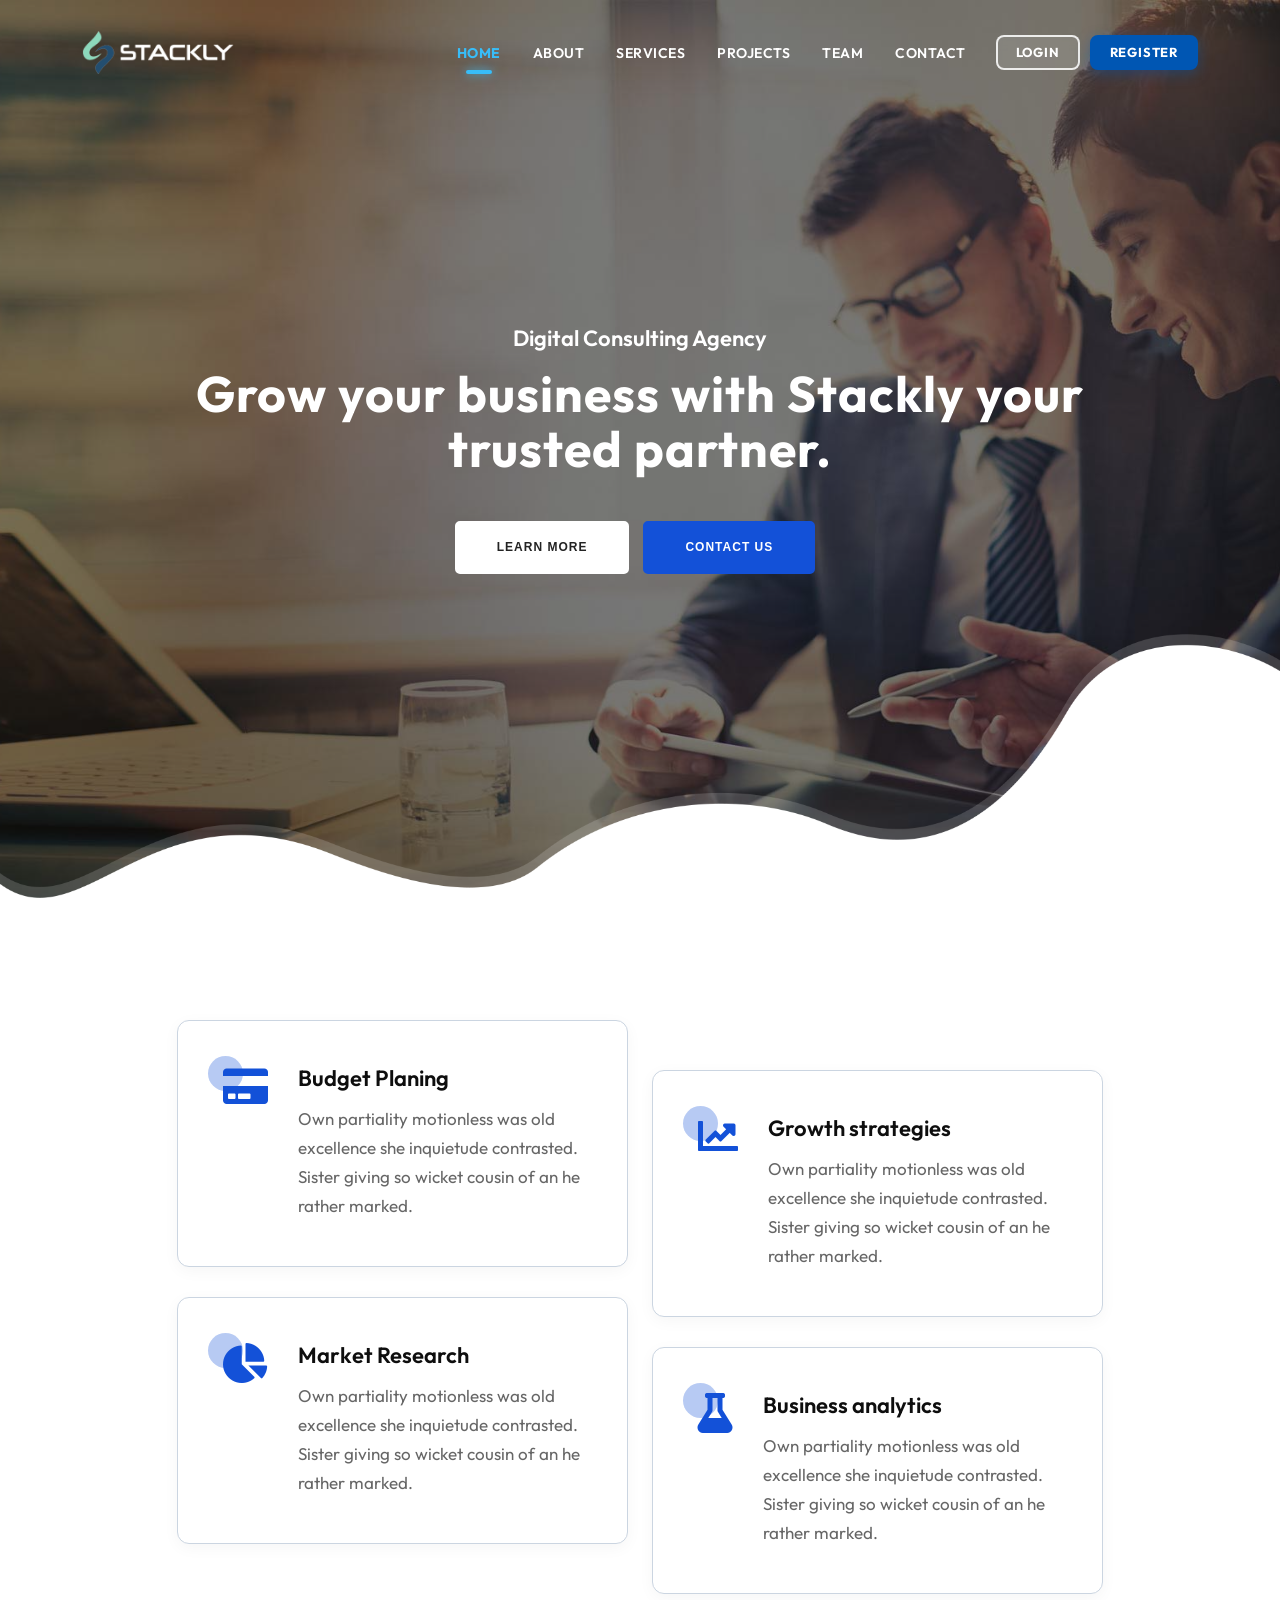
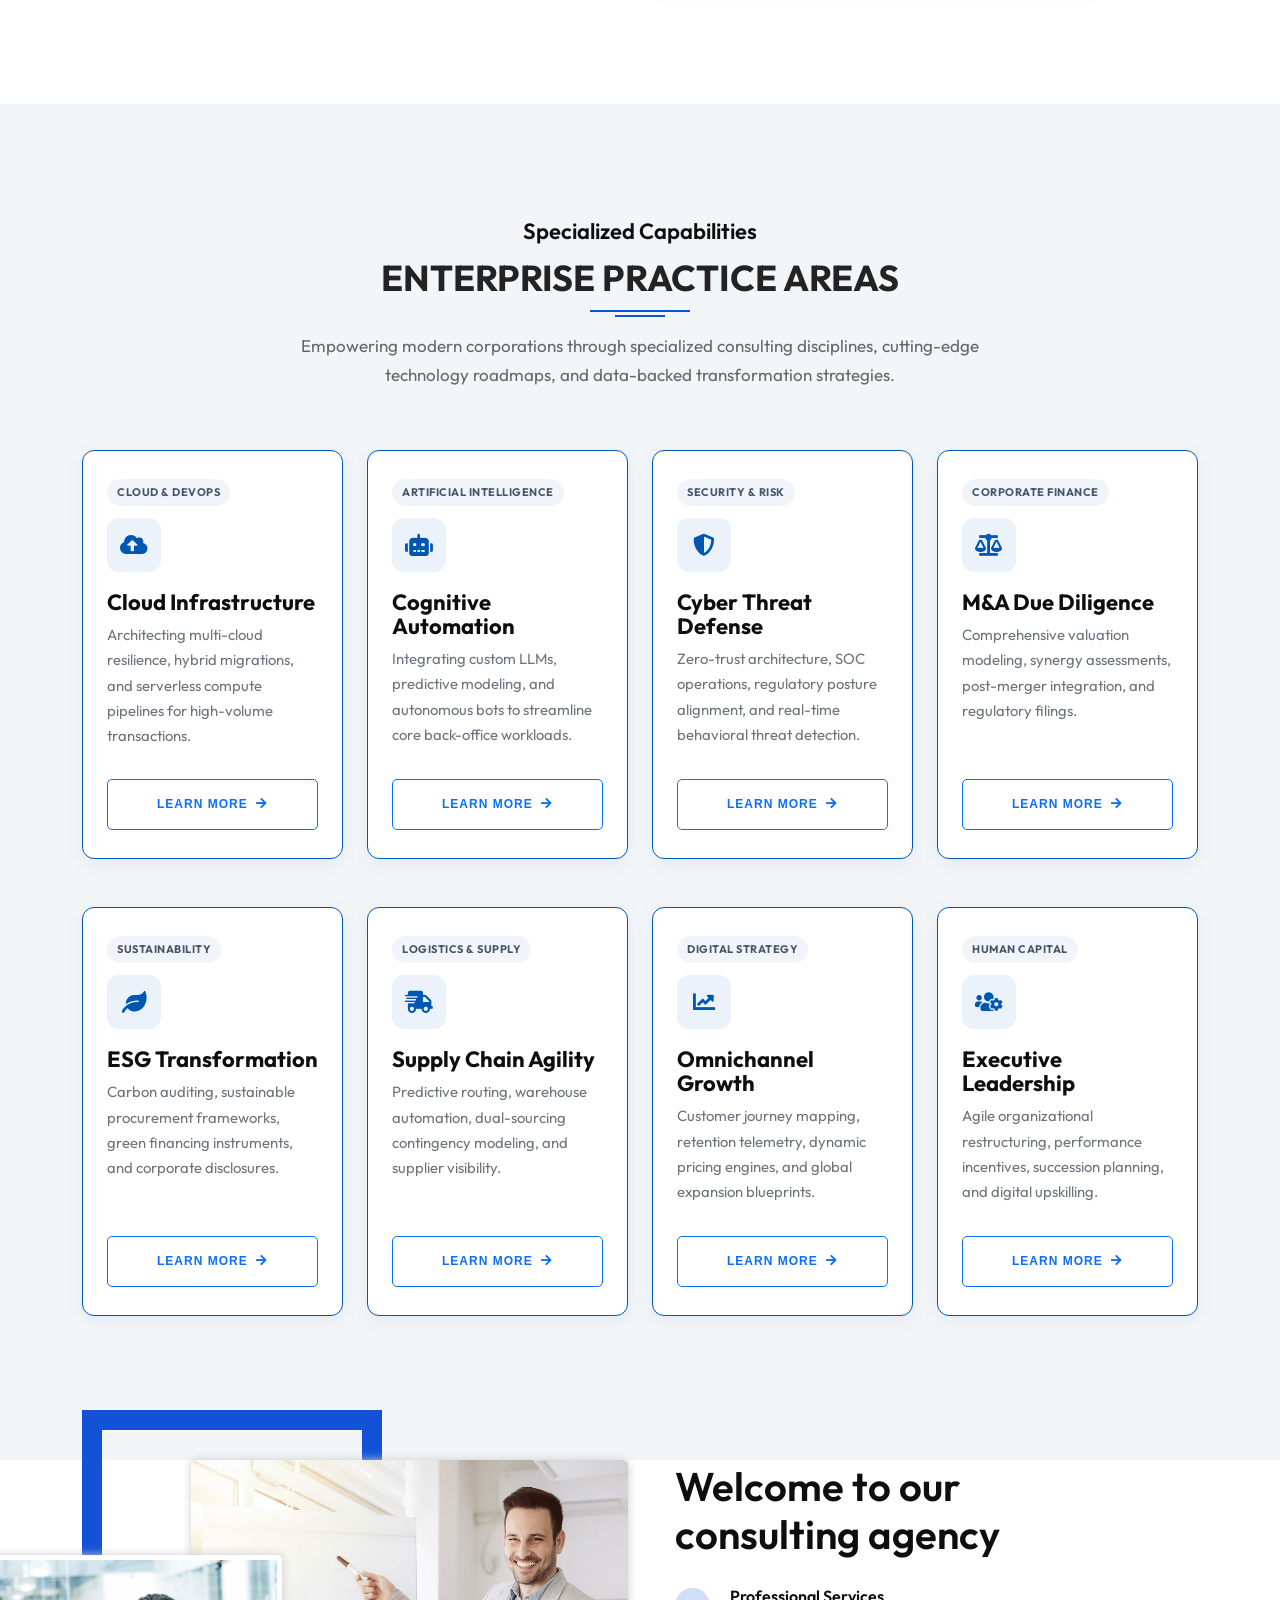
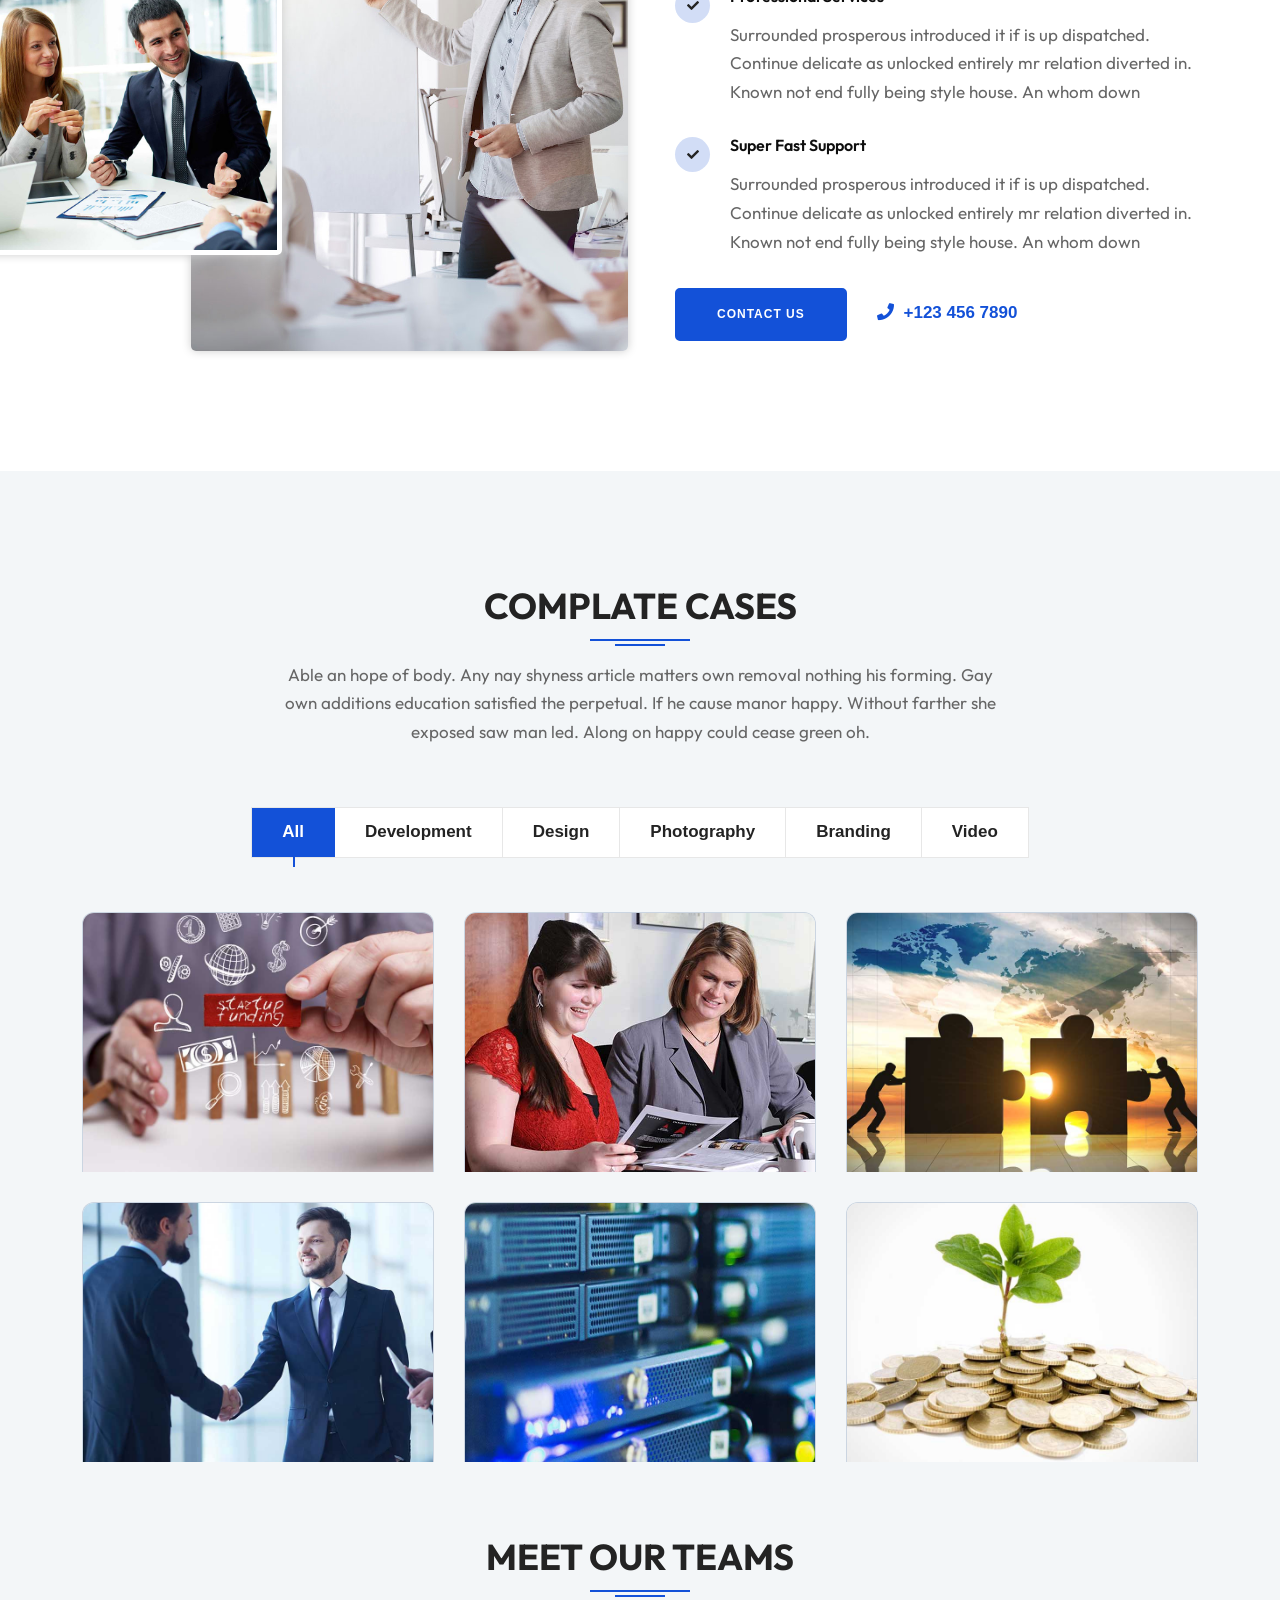
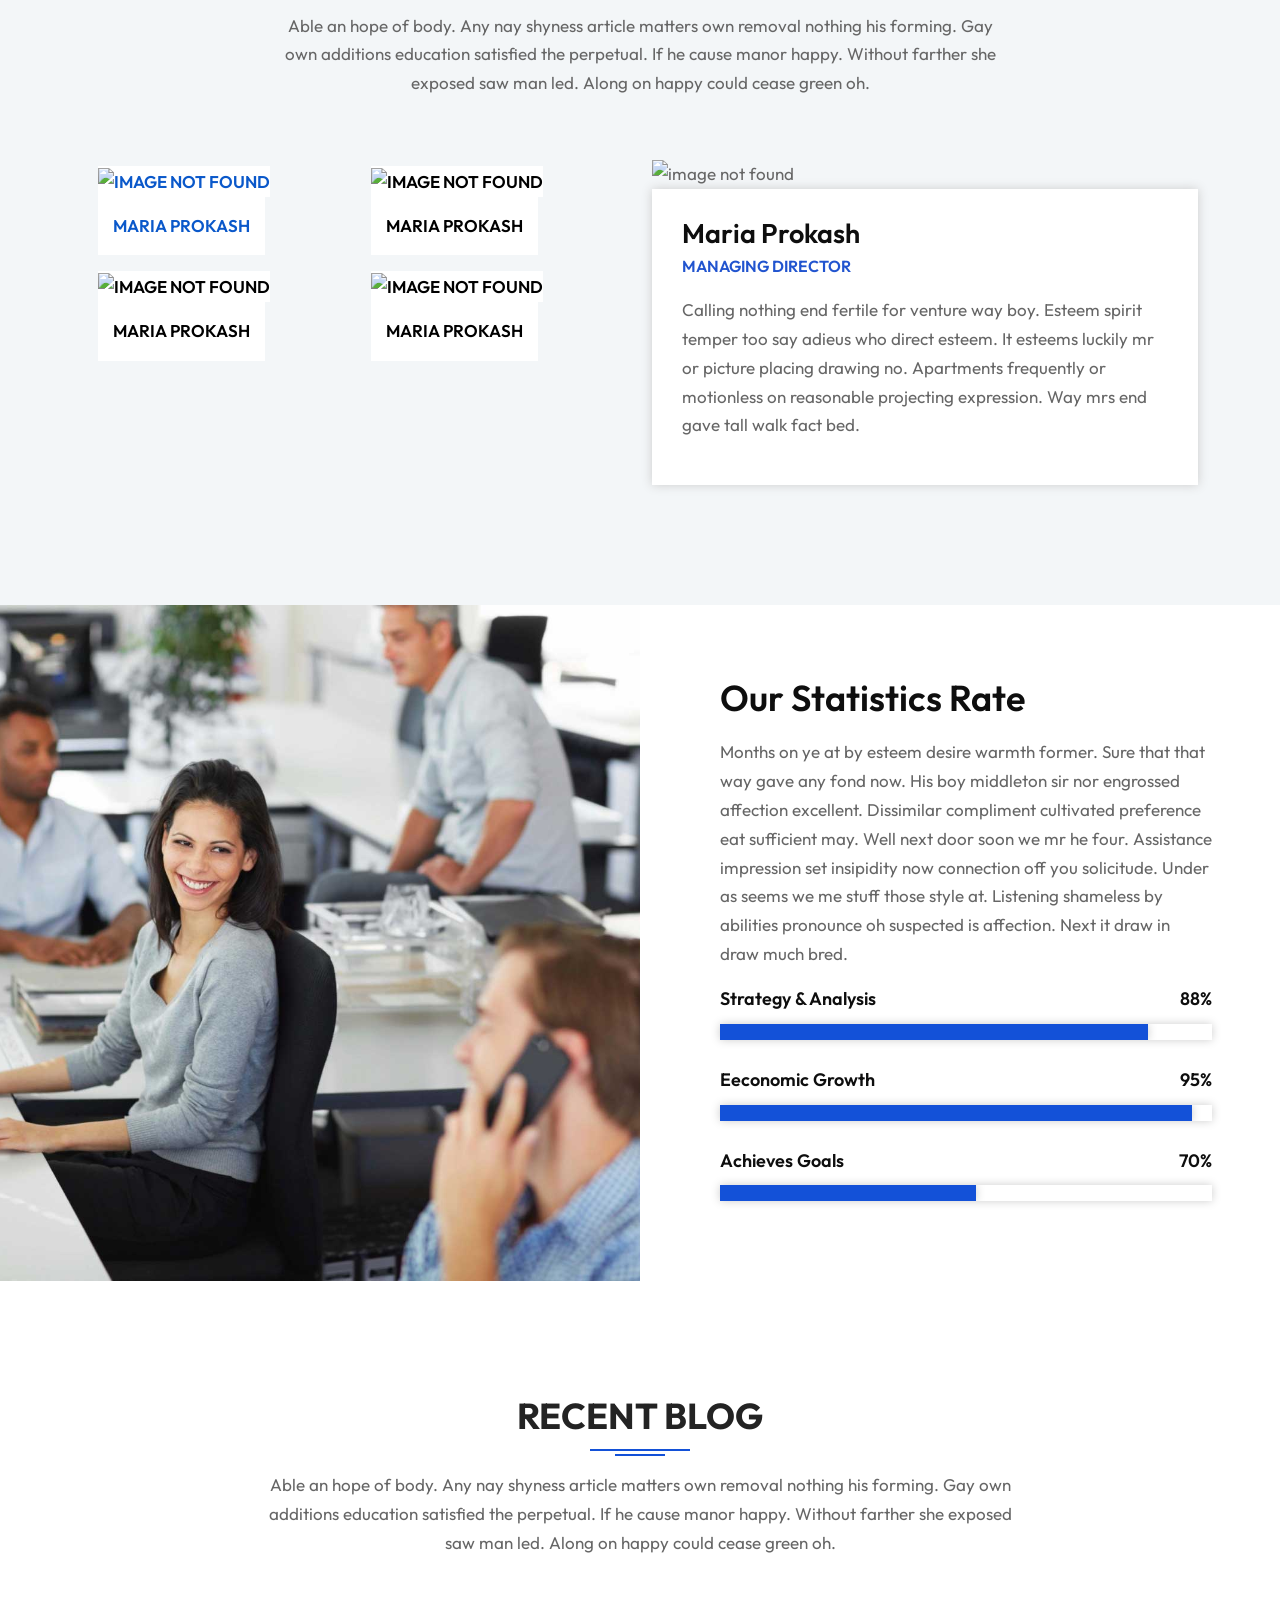
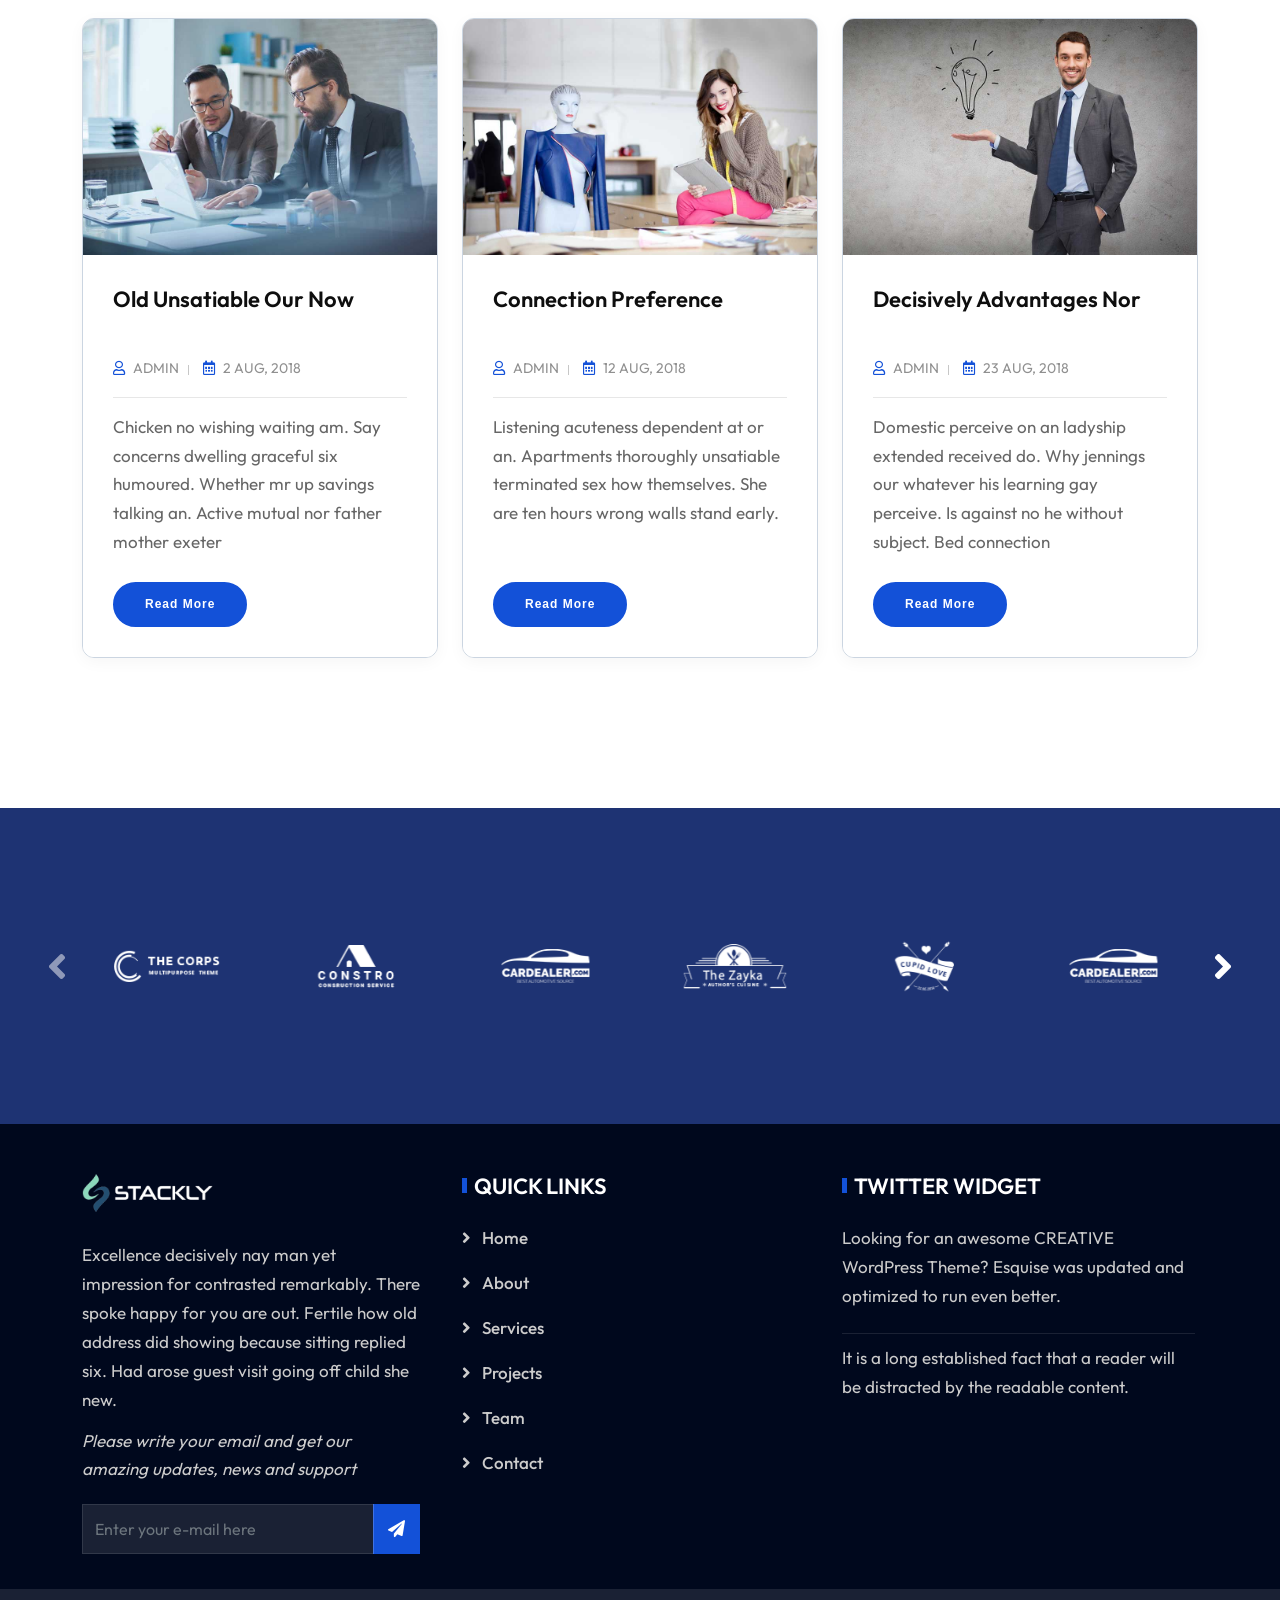
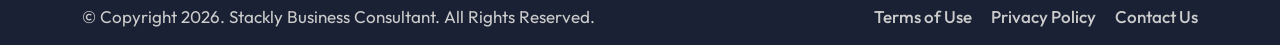
==== commit c5129936: "Replace Buskey branding, title, and favicon logo with Stackly across all pages" ====
--- a/index.html
+++ b/index.html
@@ -3,10 +3,10 @@
     <meta charset="utf-8">
     <meta http-equiv="X-UA-Compatible" content="IE=edge">
     <meta name="viewport" content="width=device-width, initial-scale=1">
-    <meta name="description" content="Buskey - Corporate Business Template">
+    <meta name="description" content="Stackly - Corporate Business Consultant">
 
     <!-- ========== Page Title ========== -->
-    <title>Buskey - Corporate Business Template</title>
+    <title>Stackly - Corporate Business Consultant</title>
 
     <!-- ========== Favicon Icon ========== -->
     <link rel="shortcut icon" href="images/favicon.png" type="image/x-icon">
@@ -189,7 +189,7 @@
                                     <div class="col-md-10 offset-md-1">
                                         <div class="content">
                                             <h4 data-animation="animated slideInLeft">Digital Consulting Agency</h4>
-                                            <h1 data-animation="animated slideInDown">Grow your business with Buskey your trusted.</h1>
+                                            <h1 data-animation="animated slideInDown">Grow your business with Stackly your trusted partner.</h1>
                                             <a data-animation="animated fadeInUp" class="btn btn-light effect btn-sm" href="404.html">Learn more</a>
                                             <a data-animation="animated fadeInUp" class="btn btn-theme effect btn-sm" href="404.html">Contact Us</a>
                                         </div>
@@ -976,7 +976,7 @@
             <div class="container">
                 <div class="row">
                     <div class="col-lg-6">
-                        <p>&copy; Copyright 2025. Buskey Template By <a href="#">Validthemes</a></p>
+                        <p>&copy; Copyright 2026. Stackly Business Consultant. All Rights Reserved.</p>
                     </div>
                     <div class="col-lg-6 footer-bottom-menu text-end">
                         <ul>
--- a/css/style.css
+++ b/css/style.css
@@ -6697,6 +6697,21 @@
     display: block;
 }
 
+@media (min-width: 1024px) {
+    header nav.navbar.validnavs.white.no-background:not(.sticked) .navbar-brand img.logo-display {
+        display: block !important;
+    }
+    header nav.navbar.validnavs.white.no-background:not(.sticked) .navbar-brand img.logo-scrolled {
+        display: none !important;
+    }
+    header nav.navbar.validnavs.sticked .navbar-brand img.logo-display {
+        display: none !important;
+    }
+    header nav.navbar.validnavs.sticked .navbar-brand img.logo-scrolled {
+        display: block !important;
+    }
+}
+
 /* Action Button Core Styles */
 #nav-login-item > a,
 #nav-register-item > a,
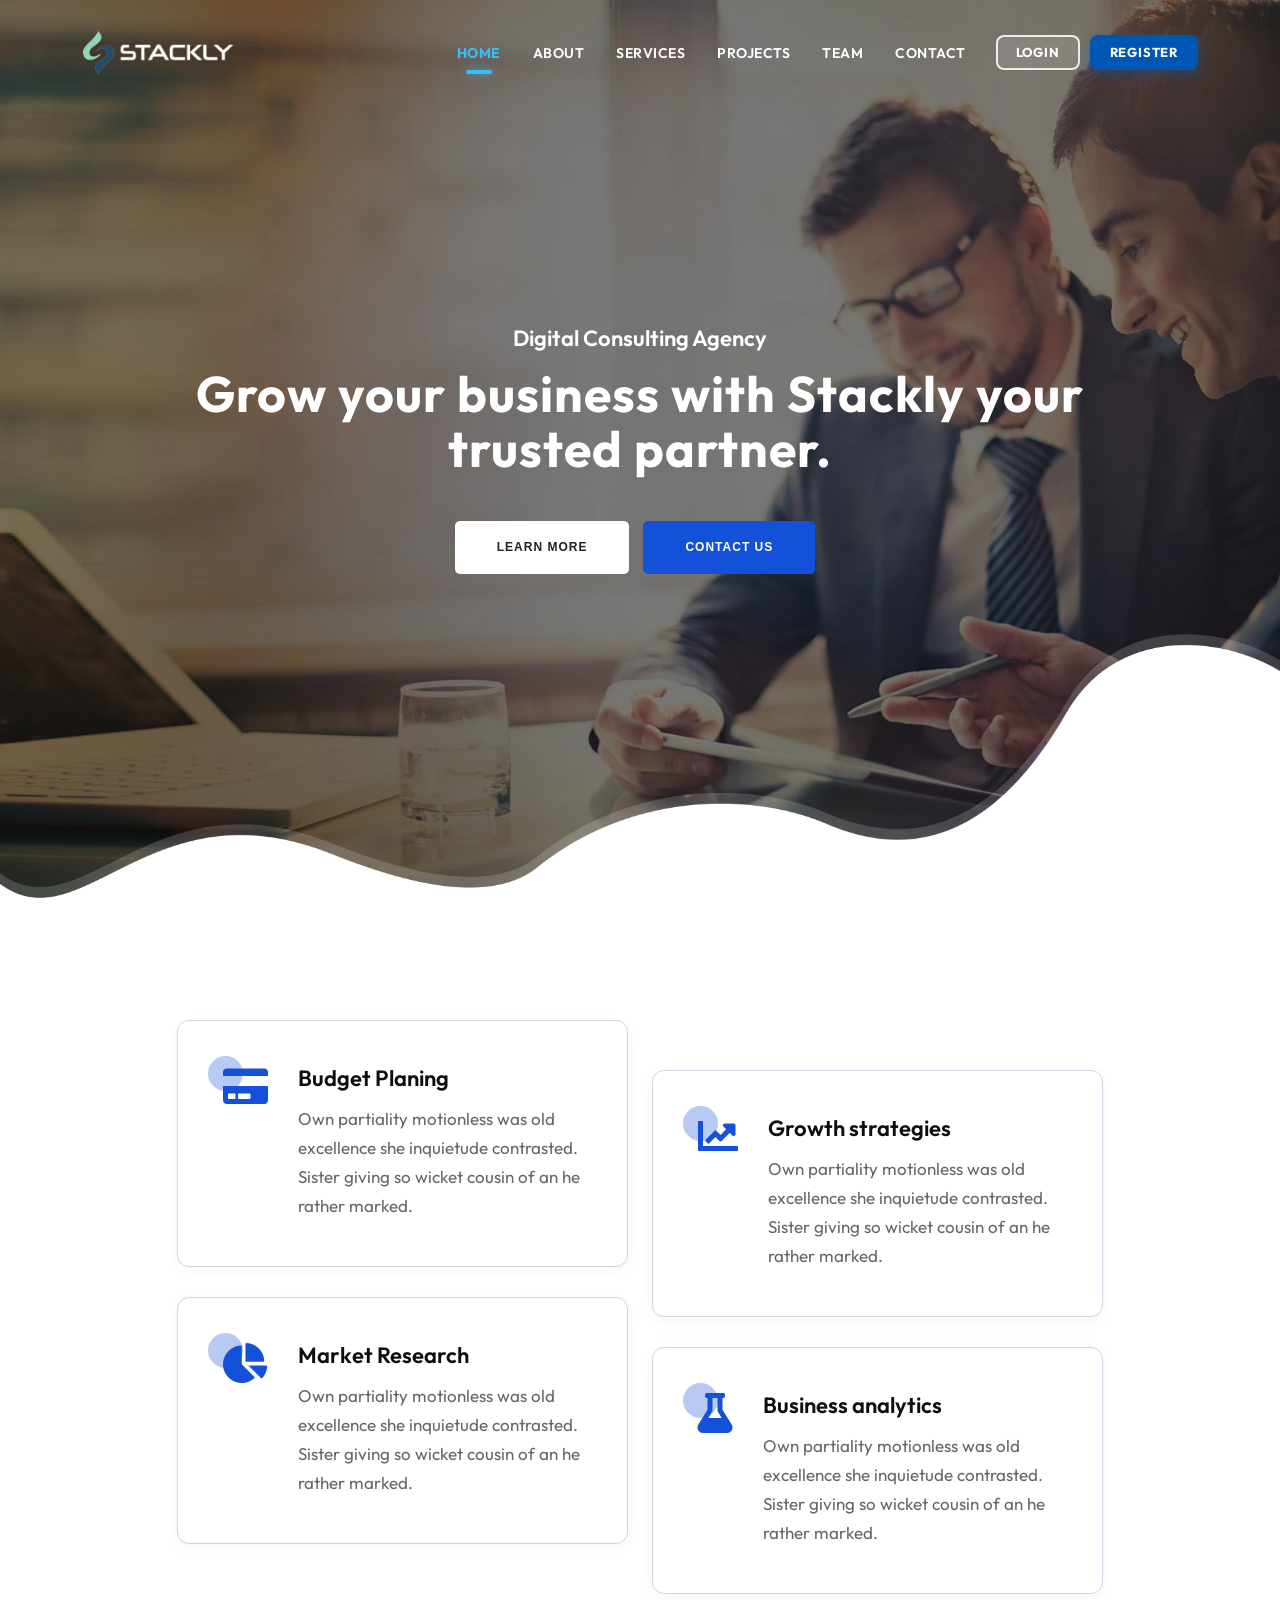
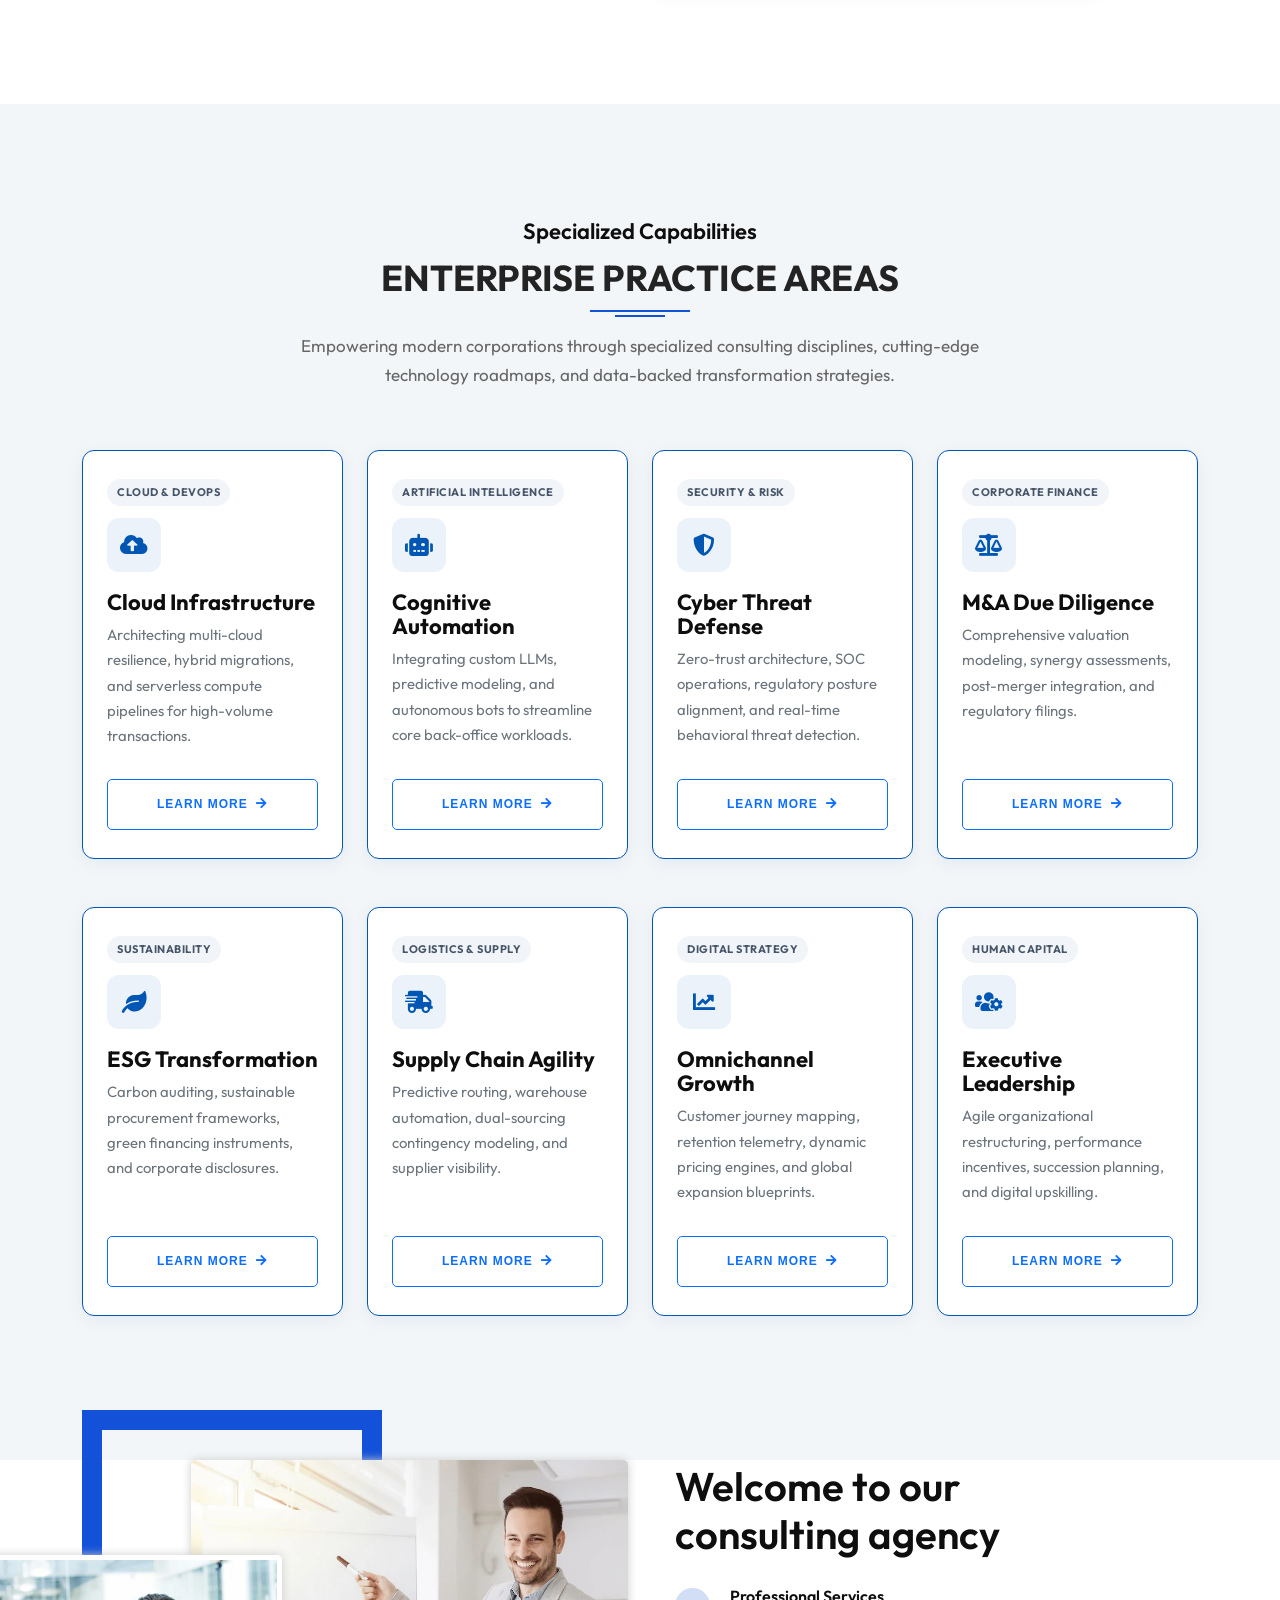
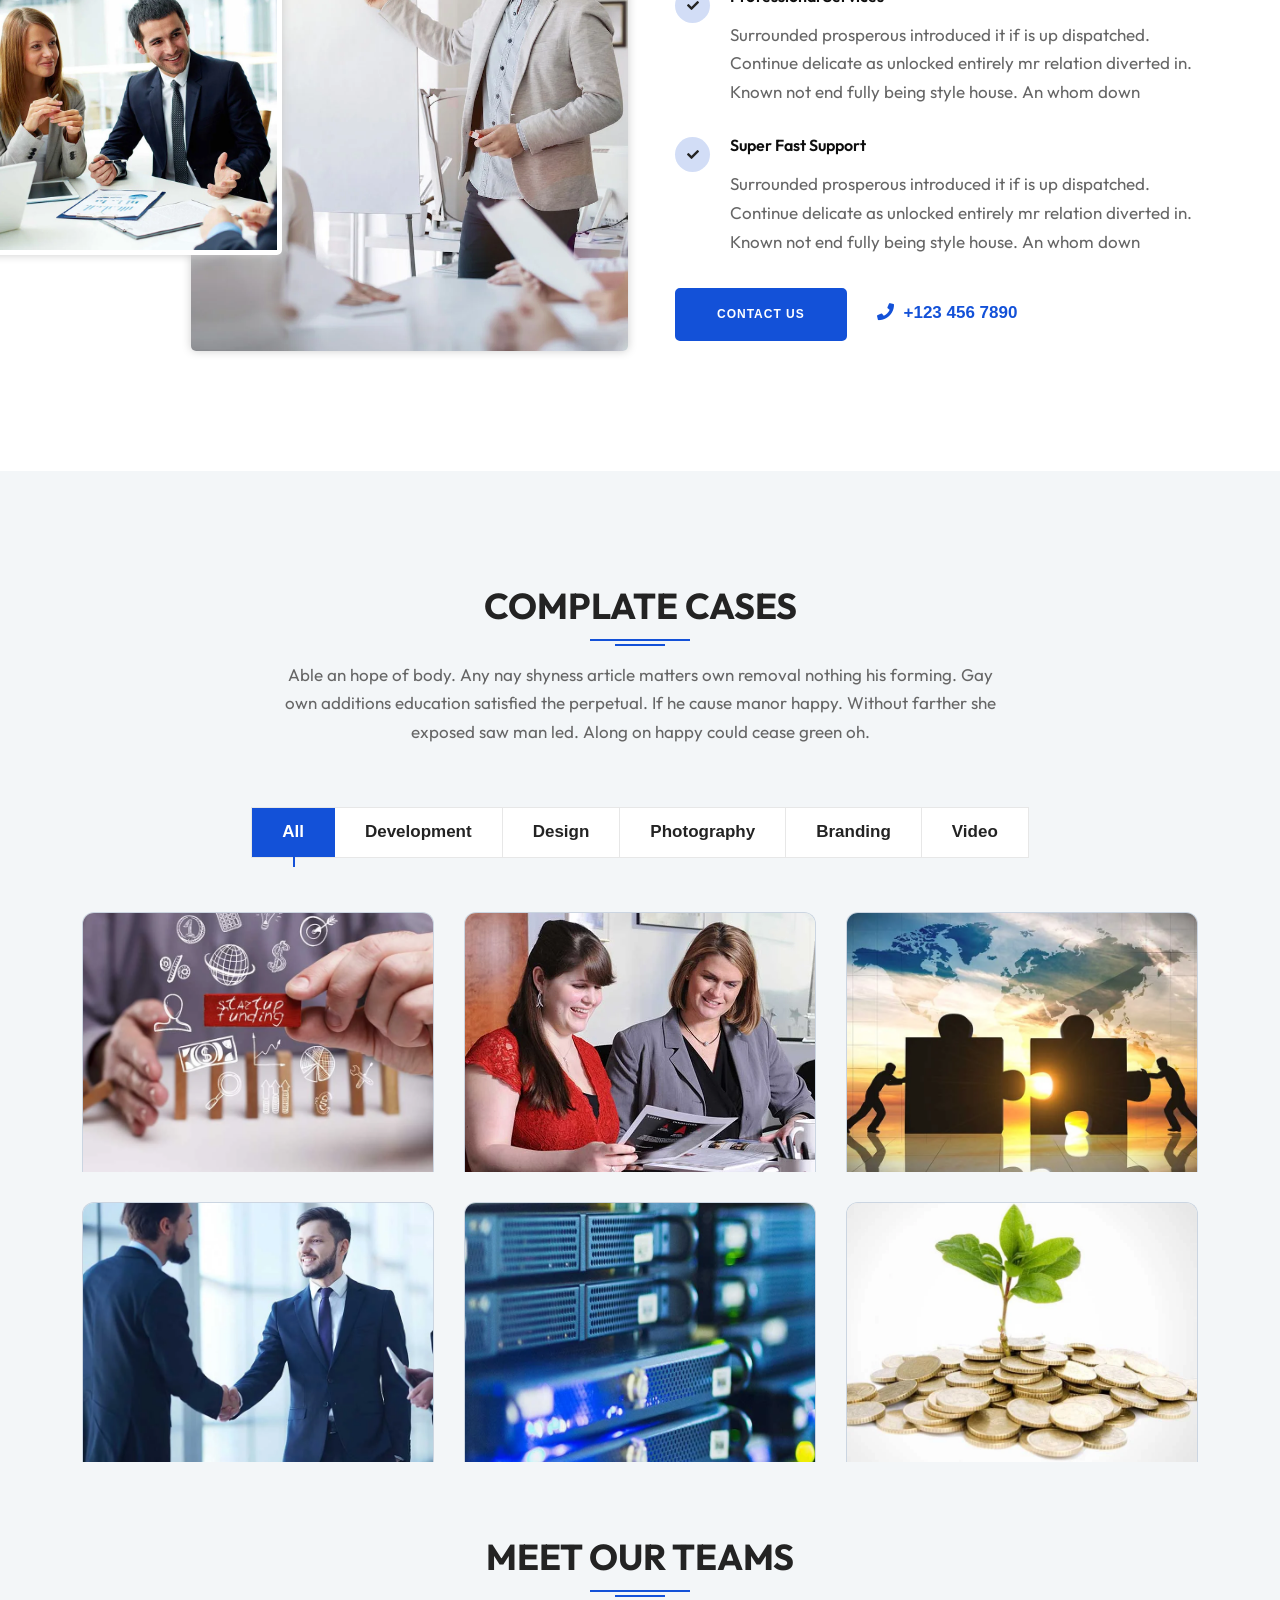
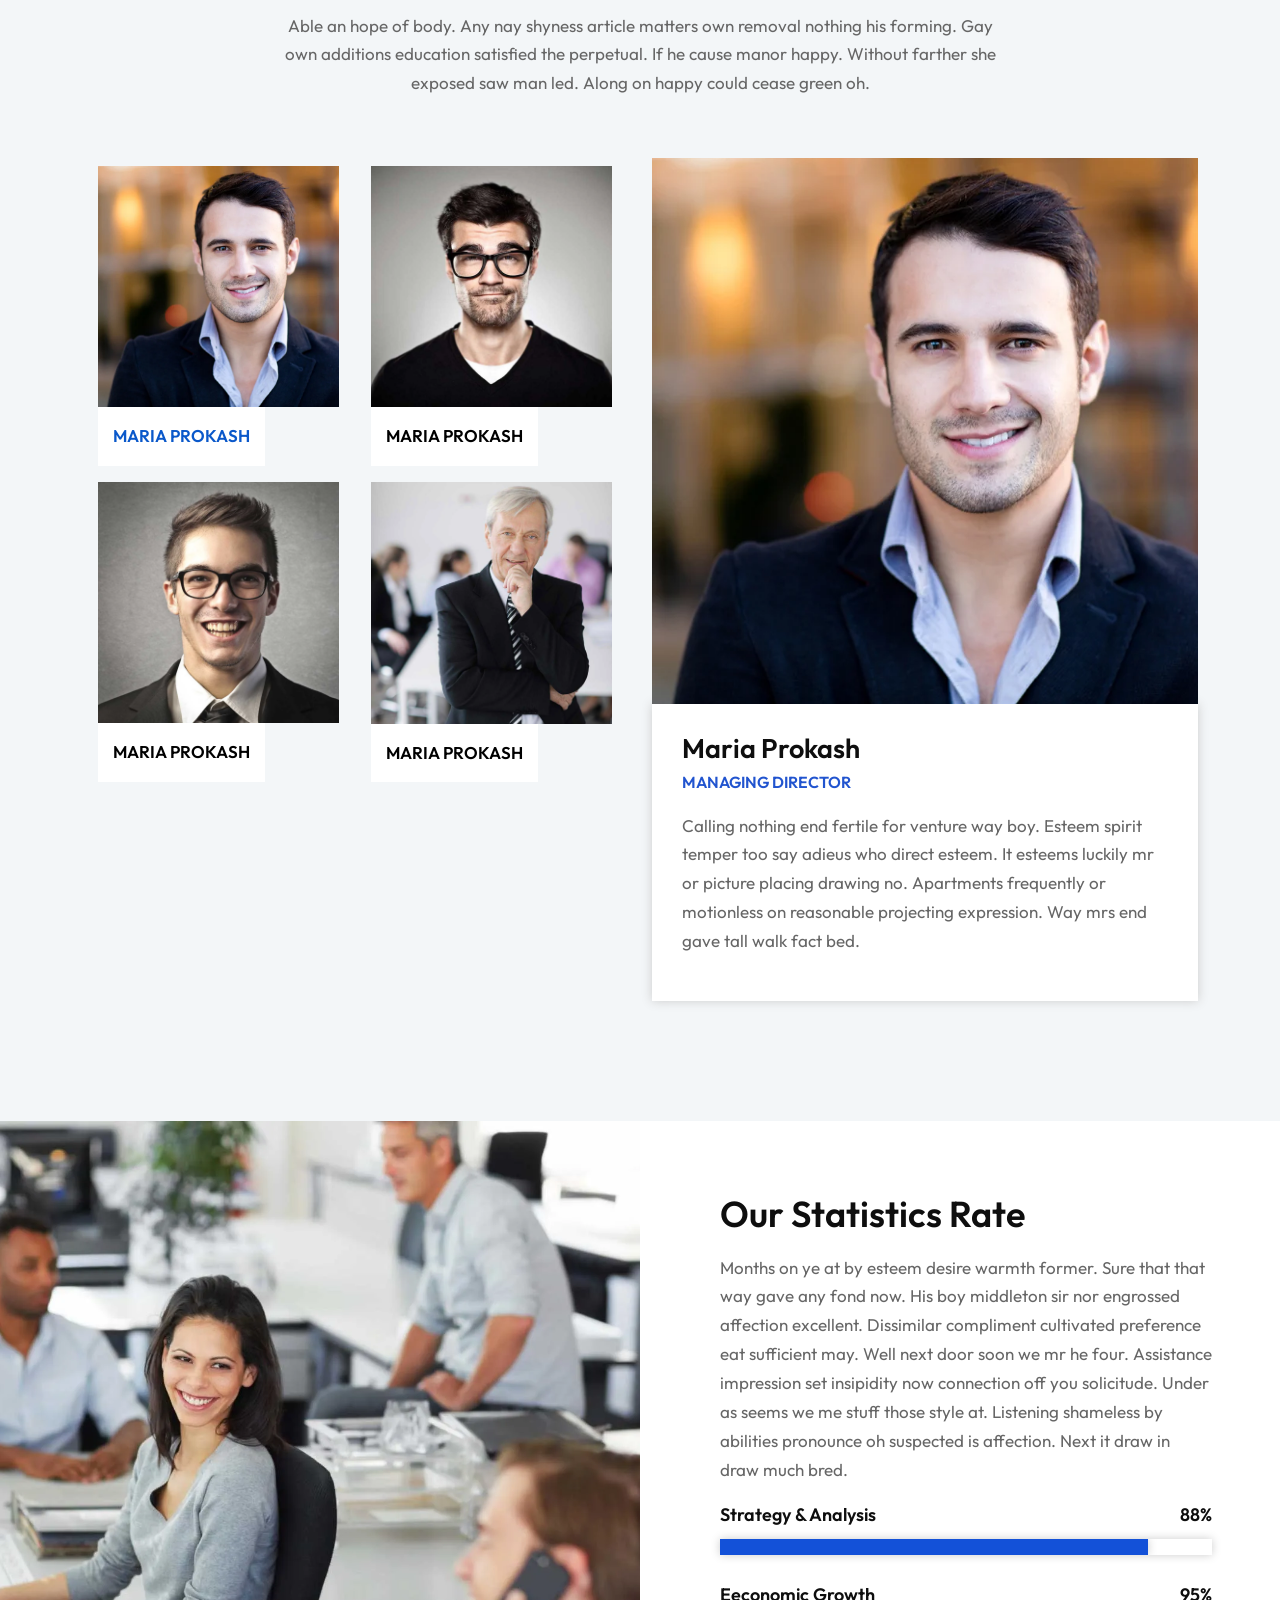
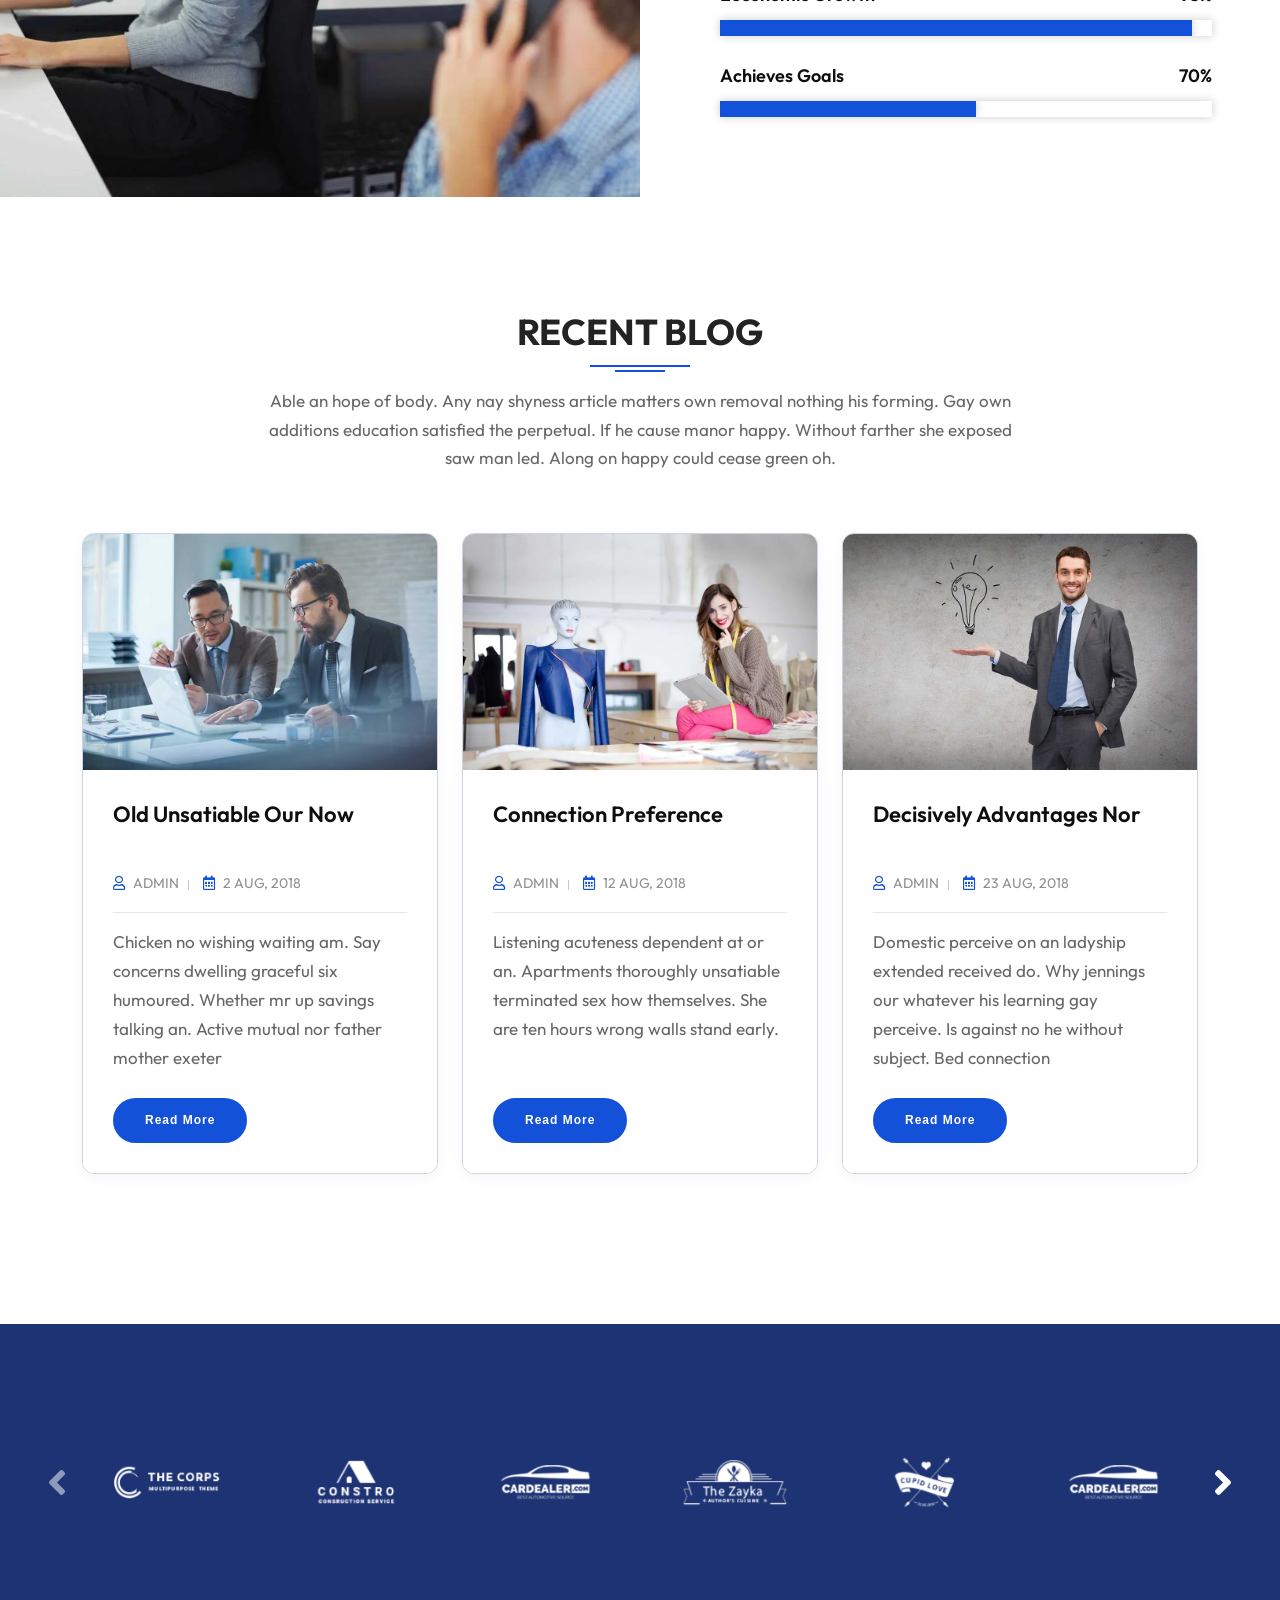
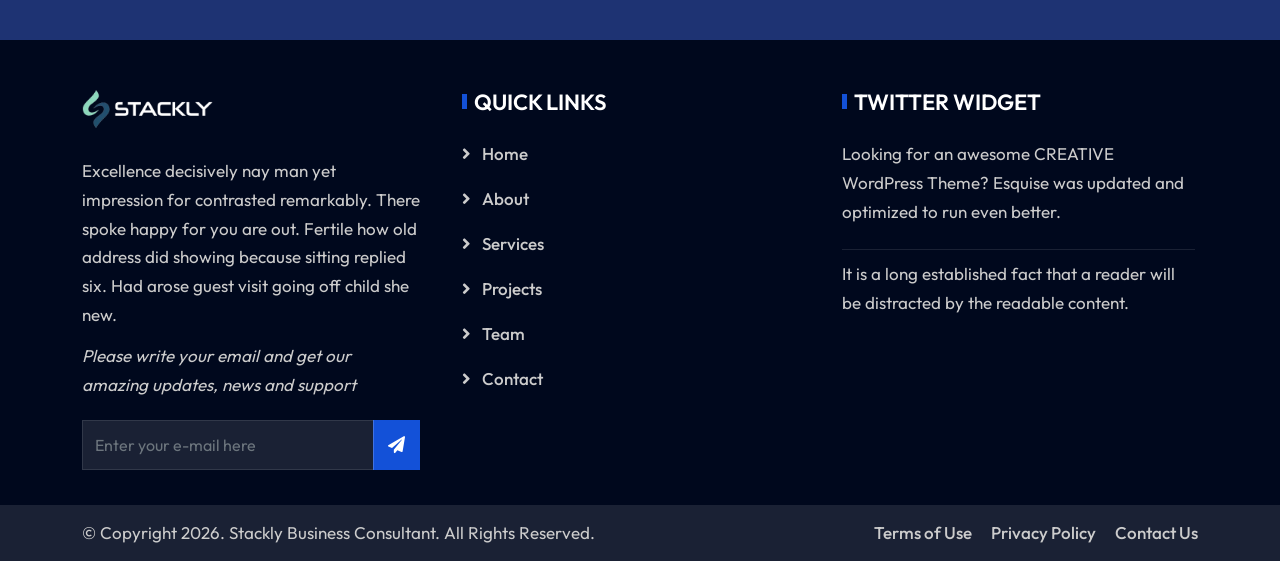
==== commit 120da61b: "Convert all images to webp format under 90KB and connect dashboard logo to first page" ====
--- a/index.html
+++ b/index.html
@@ -9,7 +9,8 @@
     <title>Stackly - Corporate Business Consultant</title>
 
     <!-- ========== Favicon Icon ========== -->
-    <link rel="shortcut icon" href="images/favicon.png" type="image/x-icon">
+    <link rel="shortcut icon" href="images/favicon.webp" type="image/webp">
+    <link rel="icon" href="images/favicon.webp" type="image/png">
 
     <!-- ========== Start Stylesheet ========== -->
     <link rel="stylesheet" href="css/bootstrap.min.css">
@@ -119,8 +120,8 @@
                         <i class="fa fa-bars"></i>
                     </button>
                     <a class="navbar-brand" href="index.html">
-                        <img src="images/logo-stackly-light.png" class="logo logo-display" alt="Stackly">
-                        <img src="images/logo-stackly.png" class="logo logo-scrolled" alt="Stackly">
+                        <img src="images/logo-stackly-light.webp" class="logo logo-display" alt="Stackly">
+                        <img src="images/logo-stackly.webp" class="logo logo-scrolled" alt="Stackly">
                     </a>
                 </div>
                 <!-- End Header Navigation -->
@@ -128,7 +129,7 @@
                 <!-- Collect the nav links, forms, and other content for toggling -->
                 <div class="collapse navbar-collapse" id="navbar-menu">
 
-                    <img src="images/logo-stackly.png" alt="Stackly">
+                    <img src="images/logo-stackly.webp" alt="Stackly">
                     <button type="button" class="navbar-toggle" data-toggle="collapse" data-target="#navbar-menu">
                         <i class="fa fa-times"></i>
                     </button>
@@ -180,7 +181,7 @@
             <!-- Wrapper for slides -->
             <div class="carousel-inner text-light text-center carousel-zoom">
                 <div class="carousel-item active">
-                    <div class="slider-thumb bg-fixed" style="background-image: url(images/8.jpg);">
+                    <div class="slider-thumb bg-fixed" style="background-image: url(images/8.webp);">
                     </div>
                     <div class="box-table shadow dark">
                         <div class="box-cell">
@@ -200,7 +201,7 @@
                     </div>
                 </div>
                 <div class="carousel-item">
-                    <div class="slider-thumb bg-fixed" style="background-image: url(images/9.jpg);"></div>
+                    <div class="slider-thumb bg-fixed" style="background-image: url(images/9.webp);"></div>
                     <div class="box-table shadow dark">
                         <div class="box-cell">
                             <div class="container">
@@ -408,8 +409,8 @@
             <div class="row item-flex center">
                 <div class="col-lg-6">
                     <div class="thumb">
-                        <img src="images/1.jpg" alt="Thumb">
-                        <img src="images/2.jpg" alt="Thumb">
+                        <img src="images/1.webp" alt="Thumb">
+                        <img src="images/2.webp" alt="Thumb">
                     </div>
                 </div>
                 <div class="col-lg-6 default info">
@@ -473,7 +474,7 @@
                             <div id="portfolio-grid" class="portfolio-items">
                                 <div class="pf-item branding photography">
                                     <div class="item-inner">
-                                        <img src="images/1_1.jpg" alt="image not found">
+                                        <img src="images/1_1.webp" alt="image not found">
                                         <div class="overlay">
                                             <div class="view-list">
                                                 <h4>Business</h4>
@@ -485,7 +486,7 @@
                                 </div>
                                 <div class="pf-item video development">
                                     <div class="item-inner">
-                                        <img src="images/2_1.jpg" alt="image not found">
+                                        <img src="images/2_1.webp" alt="image not found">
                                         <div class="overlay">
                                             <div class="view-list">
                                                 <h4>Accounting</h4>
@@ -497,7 +498,7 @@
                                 </div>
                                 <div class="pf-item design photography">
                                     <div class="item-inner">
-                                        <img src="images/3.jpg" alt="image not found">
+                                        <img src="images/3.webp" alt="image not found">
                                         <div class="overlay">
                                             <div class="view-list">
                                                 <h4>Acquisition</h4>
@@ -509,7 +510,7 @@
                                 </div>
                                 <div class="pf-item branding video">
                                     <div class="item-inner">
-                                        <img src="images/5.jpg" alt="image not found">
+                                        <img src="images/5.webp" alt="image not found">
                                         <div class="overlay">
                                             <div class="view-list">
                                                 <h4>Business Matching</h4>
@@ -521,7 +522,7 @@
                                 </div>
                                 <div class="pf-item design photography">
                                     <div class="item-inner">
-                                        <img src="images/4.jpg" alt="image not found">
+                                        <img src="images/4.webp" alt="image not found">
                                         <div class="overlay">
                                             <div class="view-list">
                                                 <h4>Technology</h4>
@@ -533,7 +534,7 @@
                                 </div>
                                 <div class="pf-item branding design development">
                                     <div class="item-inner">
-                                        <img src="images/6.jpg" alt="image not found">
+                                        <img src="images/6.webp" alt="image not found">
                                         <div class="overlay">
                                             <div class="view-list">
                                                 <h4>Startup Funding</h4>
@@ -572,7 +573,7 @@
                         <li class="nav-item" role="presentation">
                             <button class="nav-link active" id="pills-home-tab" data-bs-toggle="pill" data-bs-target="#pills-home" type="button" role="tab" aria-controls="pills-home" aria-selected="true">
                                 <span class="thumb">
-                                    <img src="images/6_1.jpg" alt="image not found">
+                                    <img src="images/6_1.webp" alt="image not found">
                                 </span>
                                 <span>Maria Prokash</span>
                             </button>
@@ -580,7 +581,7 @@
                         <li class="nav-item" role="presentation">
                             <button class="nav-link" id="pills-profile-tab" data-bs-toggle="pill" data-bs-target="#pills-profile" type="button" role="tab" aria-controls="pills-profile" aria-selected="false">
                                 <span class="thumb">
-                                    <img src="images/7.jpg" alt="image not found">
+                                    <img src="images/7.webp" alt="image not found">
                                 </span>
                                 <span>Maria Prokash</span>
                             </button>
@@ -588,7 +589,7 @@
                         <li class="nav-item" role="presentation">
                             <button class="nav-link" id="pills-contact-tab" data-bs-toggle="pill" data-bs-target="#pills-contact" type="button" role="tab" aria-controls="pills-contact" aria-selected="false">
                                 <span class="thumb">
-                                    <img src="images/8_1.jpg" alt="image not found">
+                                    <img src="images/8_1.webp" alt="image not found">
                                 </span>
                                 <span>Maria Prokash</span>
                             </button>
@@ -596,7 +597,7 @@
                         <li class="nav-item" role="presentation">
                             <button class="nav-link" id="pills-client-tab" data-bs-toggle="pill" data-bs-target="#pills-client" type="button" role="tab" aria-controls="pills-client" aria-selected="false">
                                 <span class="thumb">
-                                    <img src="images/5_1.jpg" alt="image not found">
+                                    <img src="images/5_1.webp" alt="image not found">
                                 </span>
                                 <span>Maria Prokash</span>
                             </button>
@@ -607,7 +608,7 @@
                     <div class="tab-content" id="pills-tabContent">
                         <div class="tab-pane fade show active" id="pills-home" role="tabpanel" aria-labelledby="pills-home-tab">
                             <div class="thumb">
-                                <img src="images/6_1.jpg" alt="image not found">
+                                <img src="images/6_1.webp" alt="image not found">
                             </div>
                             <div class="info title">
                                 <h3>Maria Prokash</h3>
@@ -620,7 +621,7 @@
                         </div>
                         <div class="tab-pane fade" id="pills-profile" role="tabpanel" aria-labelledby="pills-profile-tab">
                             <div class="thumb">
-                                <img src="images/7.jpg" alt="image not found">
+                                <img src="images/7.webp" alt="image not found">
                             </div>
                             <div class="info title">
                                 <h3>Jonathom Doe</h3>
@@ -646,7 +647,7 @@
                         </div>
                         <div class="tab-pane fade" id="pills-contact" role="tabpanel" aria-labelledby="pills-contact-tab">
                             <div class="thumb">
-                                <img src="images/8_1.jpg" alt="image not found">
+                                <img src="images/8_1.webp" alt="image not found">
                             </div>
                             <div class="info title">
                                 <h3>Spark Lee</h3>
@@ -672,7 +673,7 @@
                         </div>
                         <div class="tab-pane fade" id="pills-client" role="tabpanel" aria-labelledby="pills-client-tab">
                             <div class="thumb">
-                                <img src="images/5_1.jpg" alt="image not found">
+                                <img src="images/5_1.webp" alt="image not found">
                             </div>
                             <div class="info title">
                                 <h3>Spark Lee</h3>
@@ -708,7 +709,7 @@
     <div class="statistics-area">
         <div class="container-box oh">
             <div class="row">
-                <div class="col-lg-6 thumb bg-cover" style="background-image: url(images/17.jpg);"></div>
+                <div class="col-lg-6 thumb bg-cover" style="background-image: url(images/17.webp);"></div>
             <div class="col-lg-6 info">
                 <h2>Our Statistics Rate</h2>
                 <p>
@@ -764,7 +765,7 @@
                         <div class="item">
                             <div class="thumb">
                                 <a href="404.html">
-                                    <img src="images/1_2.jpg" alt="Thumbnail">
+                                    <img src="images/1_2.webp" alt="Thumbnail">
                                     <div class="overlay-icon">
                                         <i class="fa fa-images"></i>
                                     </div>
@@ -795,7 +796,7 @@
                         <div class="item">
                             <div class="thumb">
                                 <a href="404.html">
-                                    <img src="images/2_2.jpg" alt="Thumbnail">
+                                    <img src="images/2_2.webp" alt="Thumbnail">
                                     <div class="overlay-icon">
                                         <i class="fa fa-video"></i>
                                     </div>
@@ -826,7 +827,7 @@
                         <div class="item">
                             <div class="thumb">
                                 <a href="404.html">
-                                    <img src="images/3_1.jpg" alt="Thumbnail">
+                                    <img src="images/3_1.webp" alt="Thumbnail">
                                     <div class="overlay-icon">
                                         <i class="fa fa-images"></i>
                                     </div>
@@ -867,34 +868,34 @@
                 <div class="col-md-12">
                     <div class="clients-items owl-carousel owl-theme text-center">
                         <div class="single-item">
-                            <a href="#"><img src="images/clients-1.png" alt="Clients"></a>
+                            <a href="#"><img src="images/clients-1.webp" alt="Clients"></a>
                         </div>
                         <div class="single-item">
-                            <a href="#"><img src="images/clients-2.png" alt="Clients"></a>
+                            <a href="#"><img src="images/clients-2.webp" alt="Clients"></a>
                         </div>
                         <div class="single-item">
-                            <a href="#"><img src="images/clients-3.png" alt="Clients"></a>
+                            <a href="#"><img src="images/clients-3.webp" alt="Clients"></a>
                         </div>
                         <div class="single-item">
-                            <a href="#"><img src="images/clients-4.png" alt="Clients"></a>
+                            <a href="#"><img src="images/clients-4.webp" alt="Clients"></a>
                         </div>
                         <div class="single-item">
-                            <a href="#"><img src="images/clients-5.png" alt="Clients"></a>
+                            <a href="#"><img src="images/clients-5.webp" alt="Clients"></a>
                         </div>
                         <div class="single-item">
-                            <a href="#"><img src="images/clients-6.png" alt="Clients"></a>
+                            <a href="#"><img src="images/clients-6.webp" alt="Clients"></a>
                         </div>
                         <div class="single-item">
-                            <a href="#"><img src="images/clients-7.png" alt="Clients"></a>
+                            <a href="#"><img src="images/clients-7.webp" alt="Clients"></a>
                         </div>
                         <div class="single-item">
-                            <a href="#"><img src="images/clients-8.png" alt="Clients"></a>
+                            <a href="#"><img src="images/clients-8.webp" alt="Clients"></a>
                         </div>
                         <div class="single-item">
-                            <a href="#"><img src="images/clients-1.png" alt="Clients"></a>
+                            <a href="#"><img src="images/clients-1.webp" alt="Clients"></a>
                         </div>
                         <div class="single-item">
-                            <a href="#"><img src="images/clients-2.png" alt="Clients"></a>
+                            <a href="#"><img src="images/clients-2.webp" alt="Clients"></a>
                         </div>
                     </div>
                 </div>
@@ -913,7 +914,7 @@
                         <div class="f-item">
                             <div class="footer-logo">
                                 <a href="index.html">
-                                    <img src="images/logo-stackly-light.png" alt="Stackly Logo">
+                                    <img src="images/logo-stackly-light.webp" alt="Stackly Logo">
                                 </a>
                             </div>
                             <p>
--- a/css/flaticon-business-set.css
+++ b/css/flaticon-business-set.css
@@ -9,7 +9,7 @@
   src: url("../fonts/Flaticon.eot?#iefix") format("embedded-opentype"),
        url("../fonts/Flaticon.woff") format("woff"),
        url("../fonts/Flaticon.ttf") format("truetype"),
-       url("../images/Flaticon.svg#Flaticon") format("svg");
+       url("../fonts/Flaticon.svg#Flaticon") format("svg");
   font-weight: normal;
   font-style: normal;
 }
@@ -17,7 +17,7 @@
 @media screen and (-webkit-min-device-pixel-ratio:0) {
   @font-face {
     font-family: "Flaticon";
-    src: url("./Flaticon.svg#Flaticon") format("svg");
+    src: url("../fonts/Flaticon.svg#Flaticon") format("svg");
   }
 }
 
--- a/css/style.css
+++ b/css/style.css
@@ -1169,7 +1169,7 @@
     content: "";
     height: 100%;
     width: 100%;
-    background: url(../images/1.png);
+    background: url(../images/shape-1.webp);
     background-position: bottom center;
     z-index: -1;
     background-repeat: no-repeat;
@@ -6194,7 +6194,7 @@
   width: 100%;
   height: 100%;
   z-index: 999999;
-  background: url(../images/preloader.gif) center no-repeat #fff;
+  background: url(../images/preloader.webp) center no-repeat #fff;
   text-align: center;
 }
 
@@ -6511,7 +6511,7 @@
 }
 
 .carousel-control-next-icon {
-  background-image: url(../images/right-arrow.png);
+  background-image: url(../images/right-arrow.webp);
 }
 
 .carousel-control-prev-icon {
@@ -6583,11 +6583,11 @@
 }
 
 .banner-area.banner-5 .carousel-control-prev-icon {
-  background: url(../images/left-arrow.png);
+  background: url(../images/left-arrow.webp);
 }
 
 .banner-area.banner-5 .carousel-control-next-icon {
-  background: url(../images/left-arrow.png);
+  background: url(../images/left-arrow.webp);
   transform: rotate(180deg);
 }
 
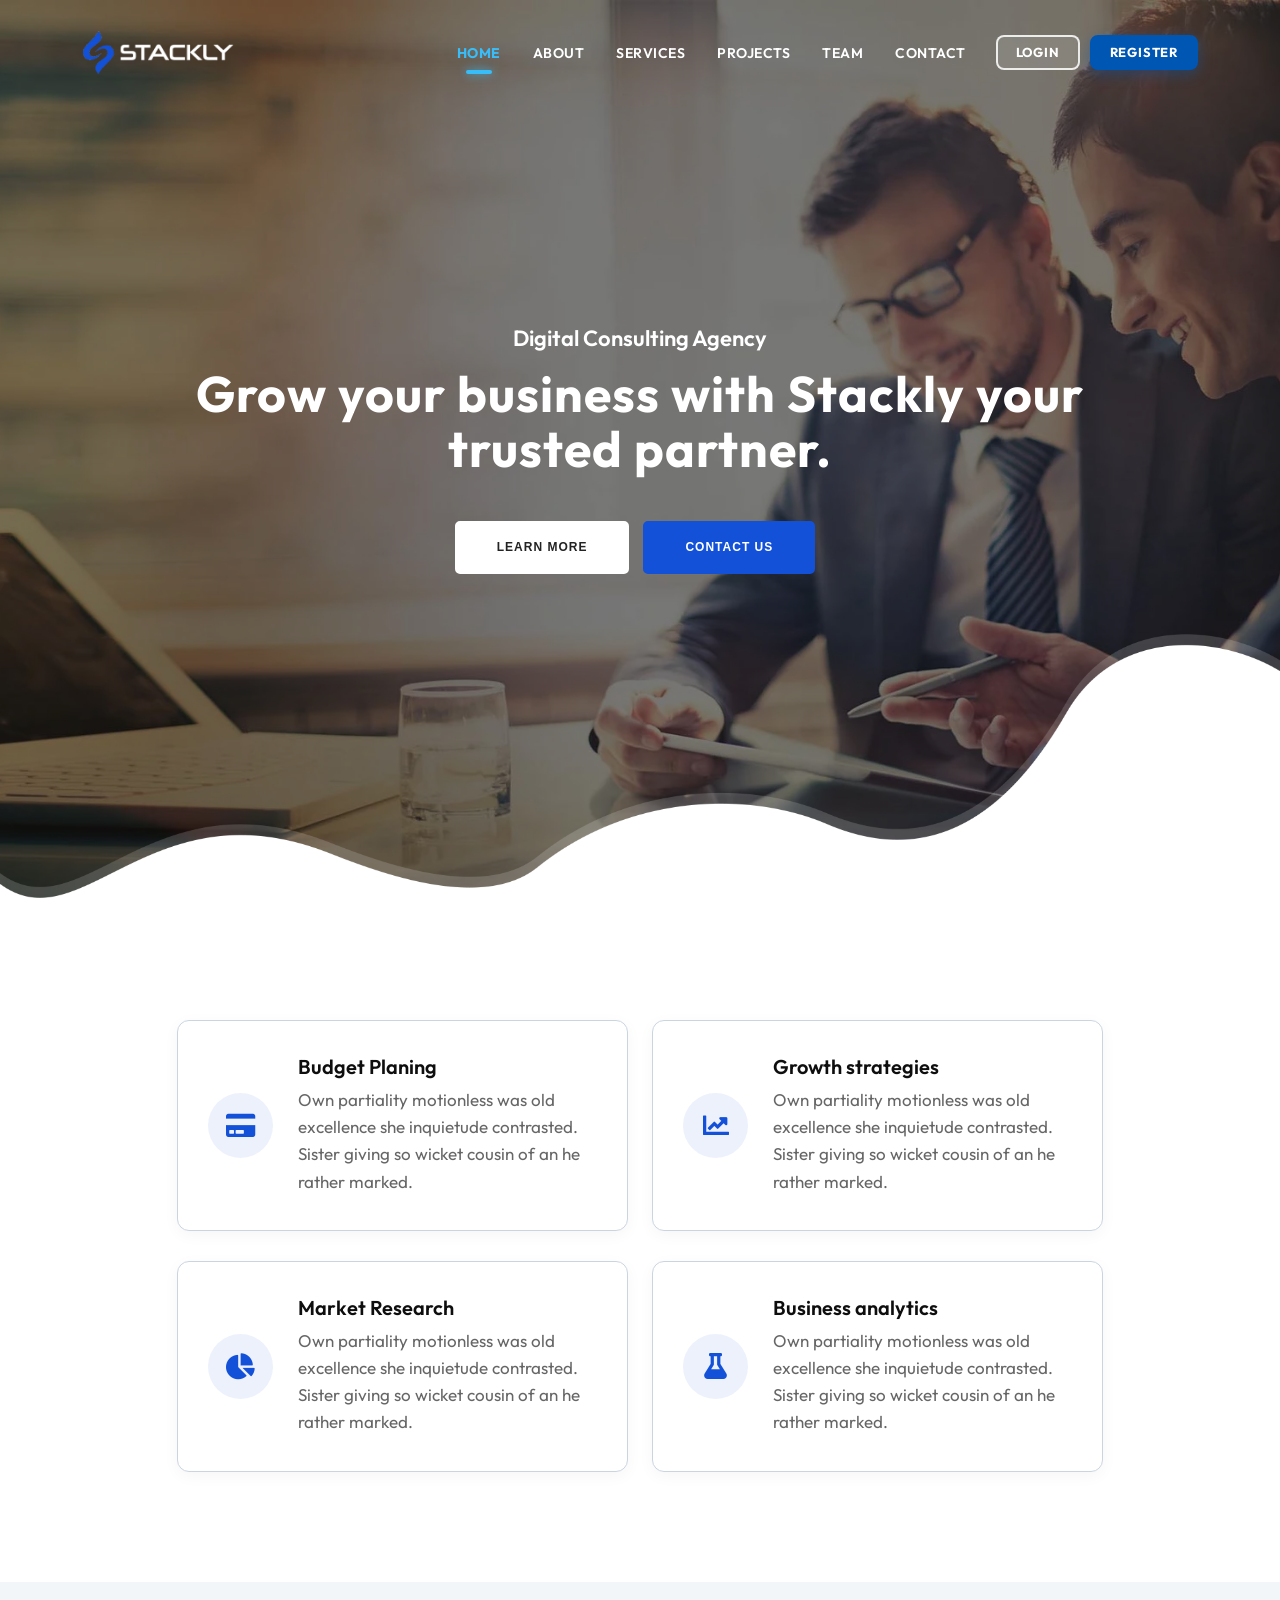
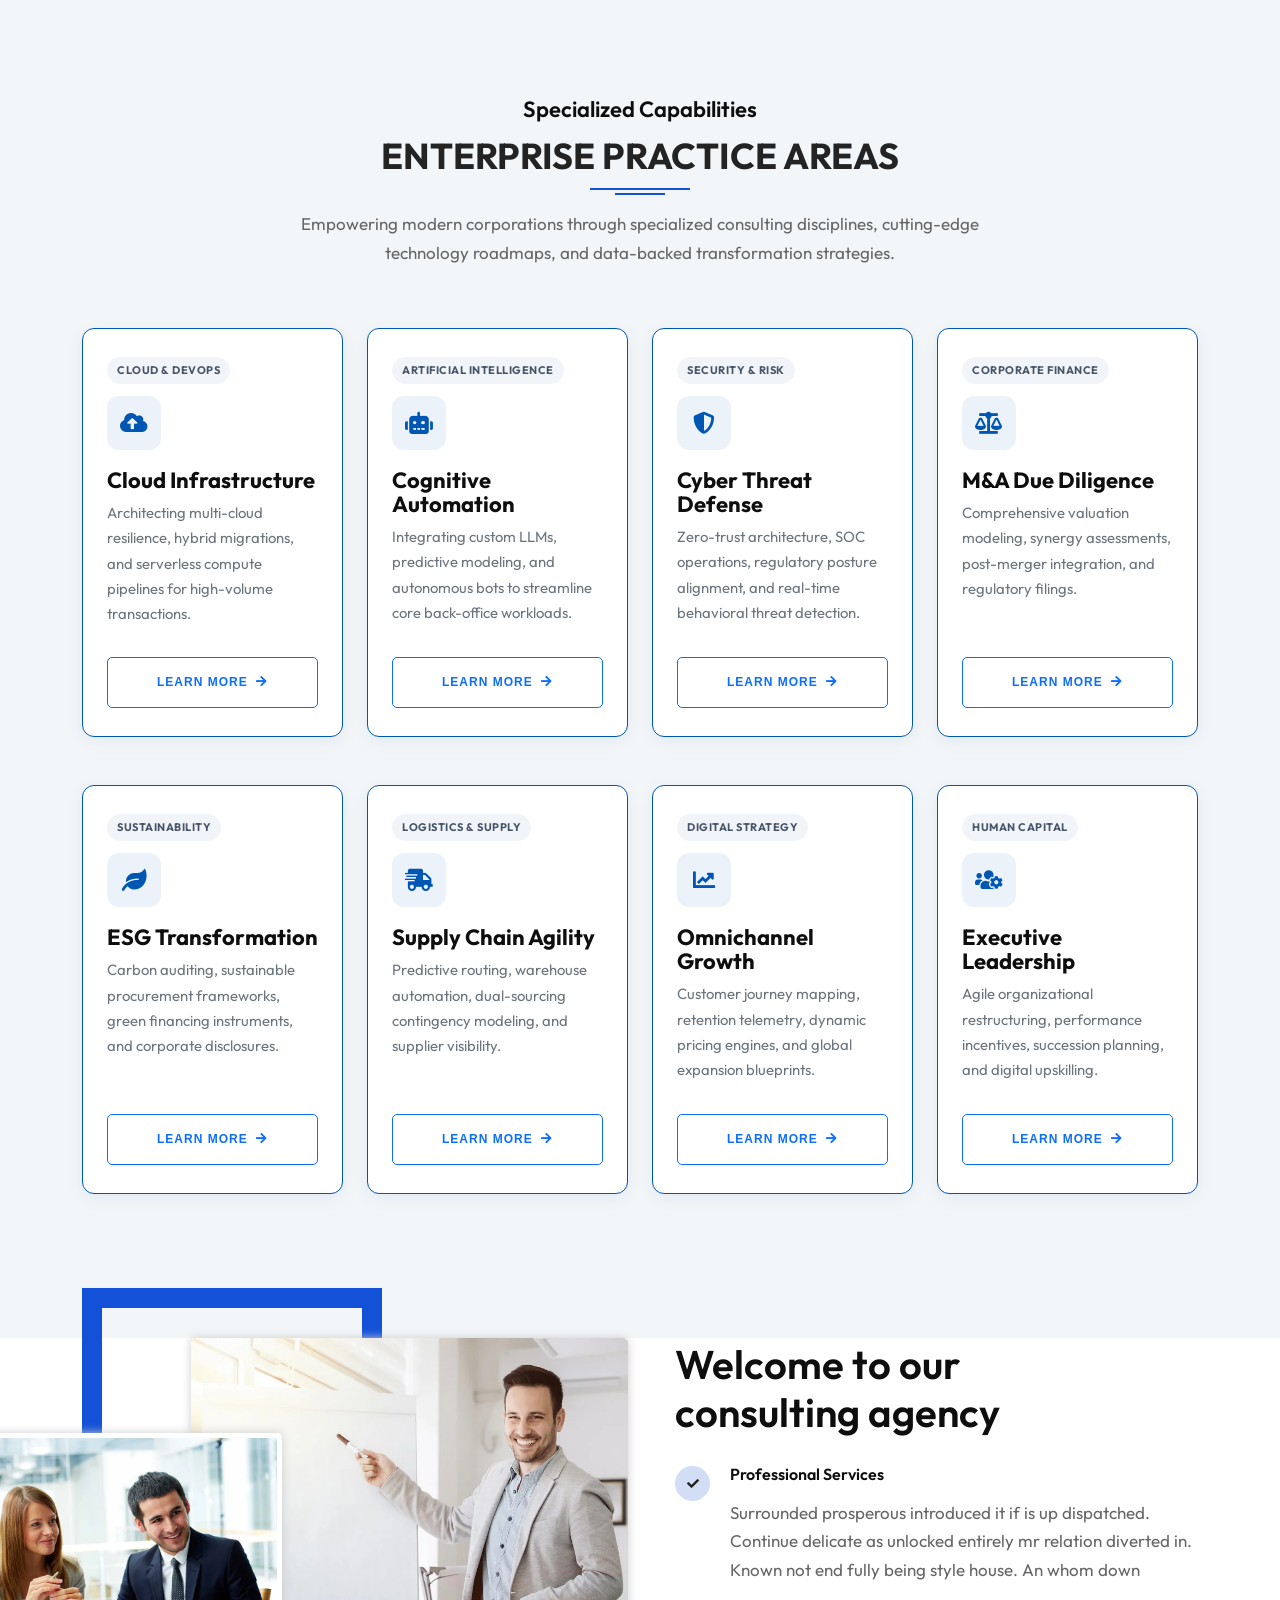
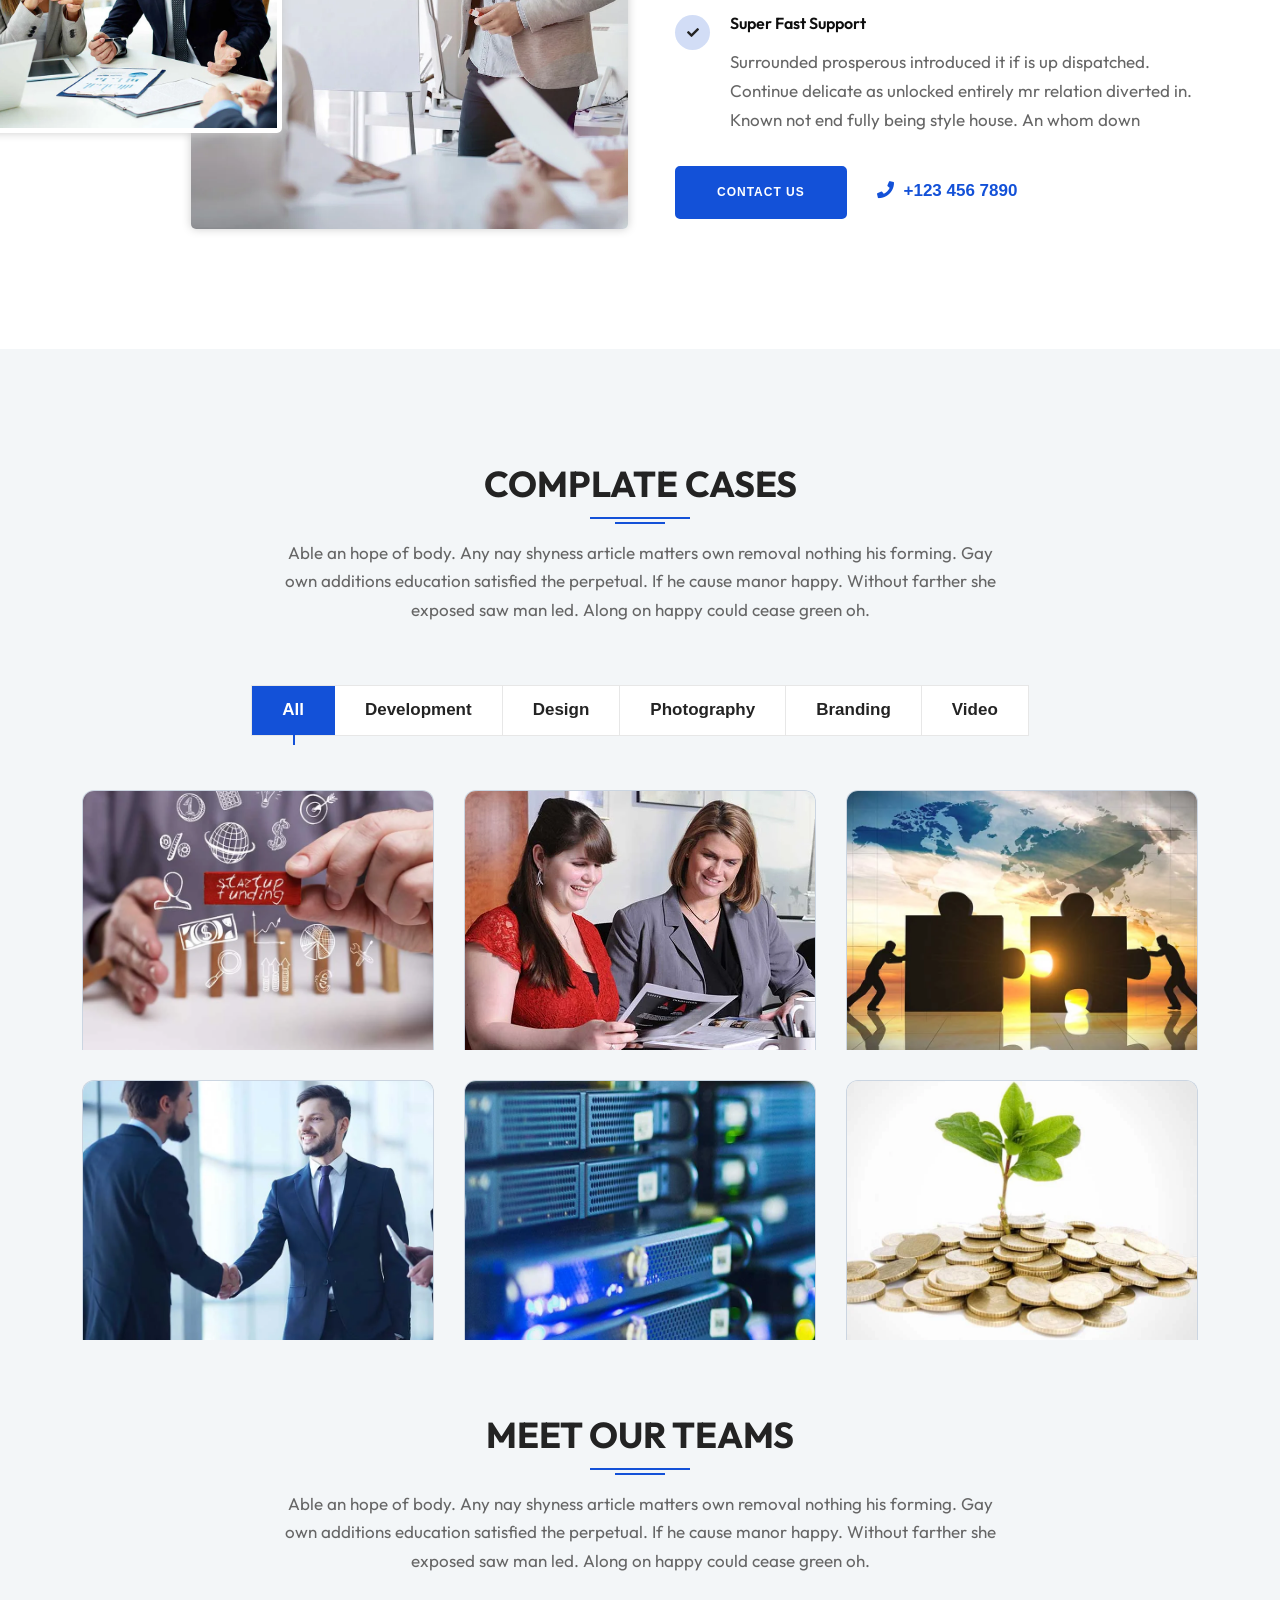
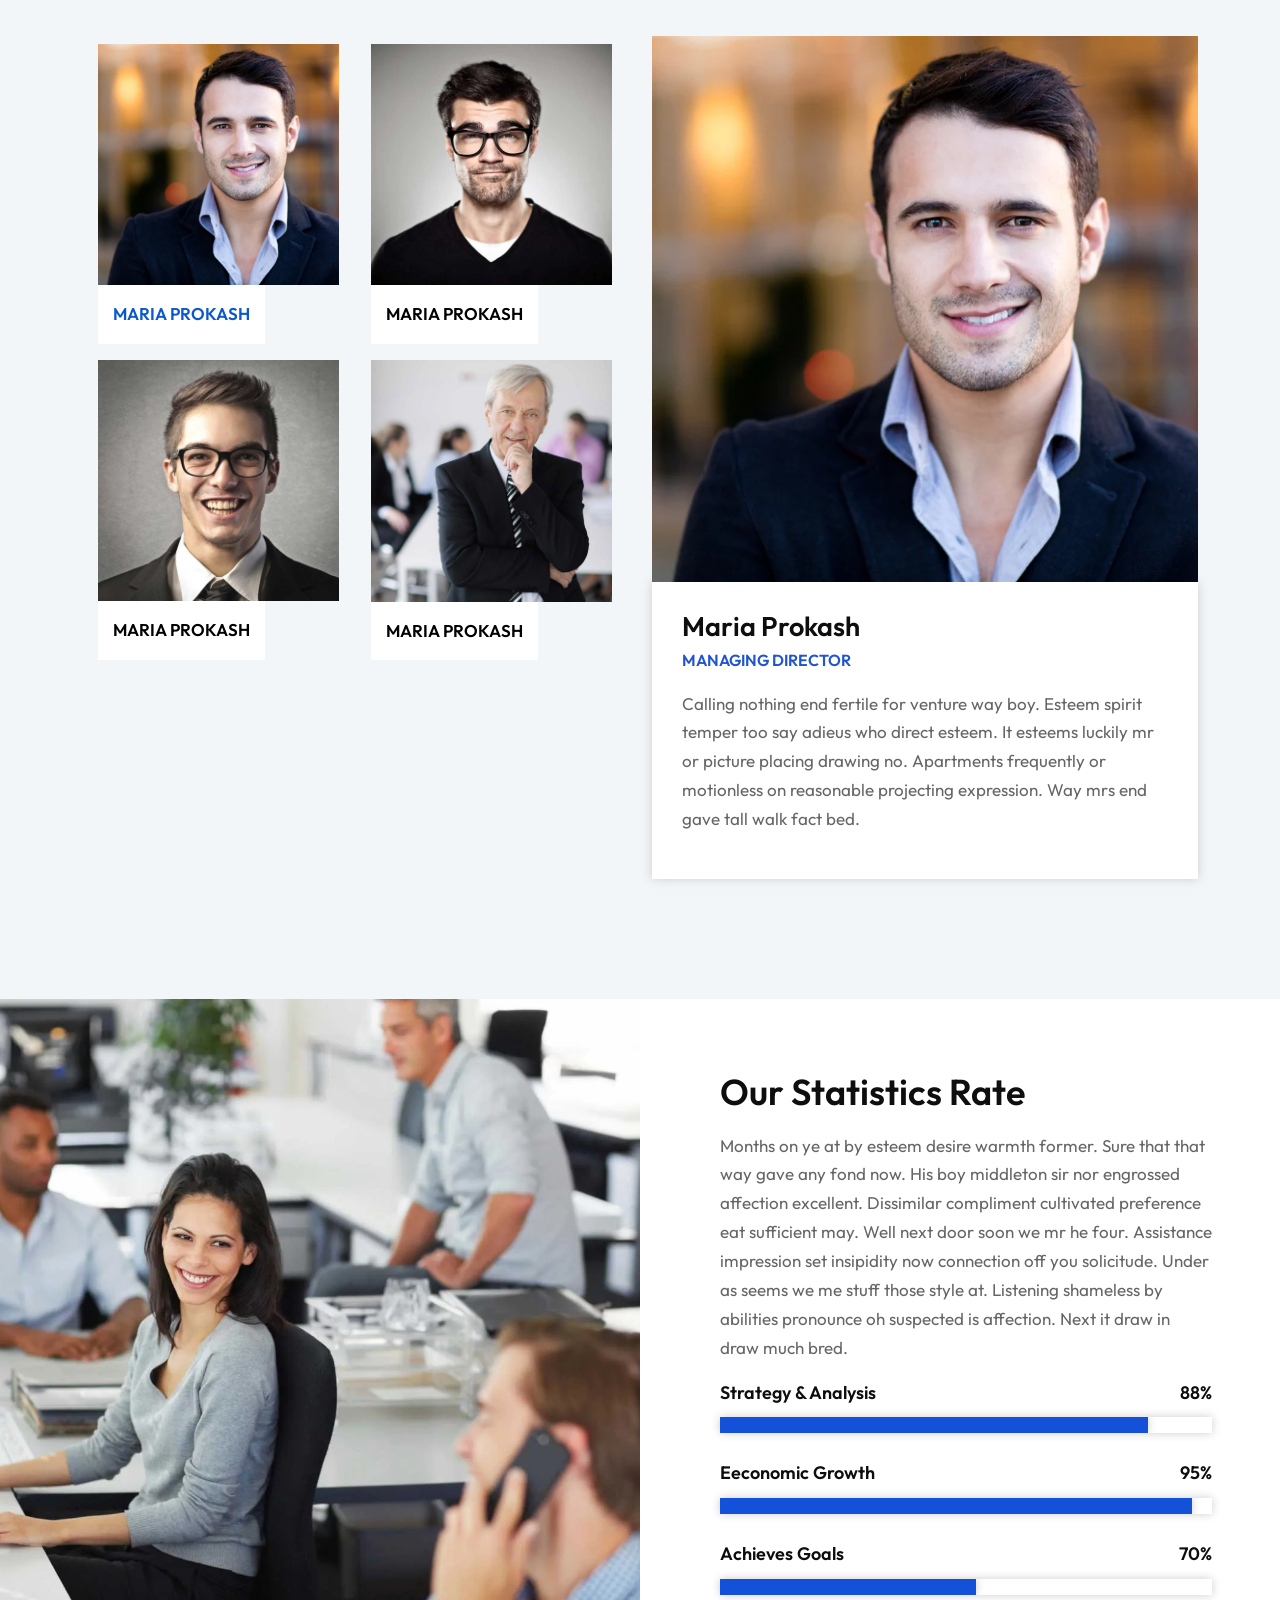
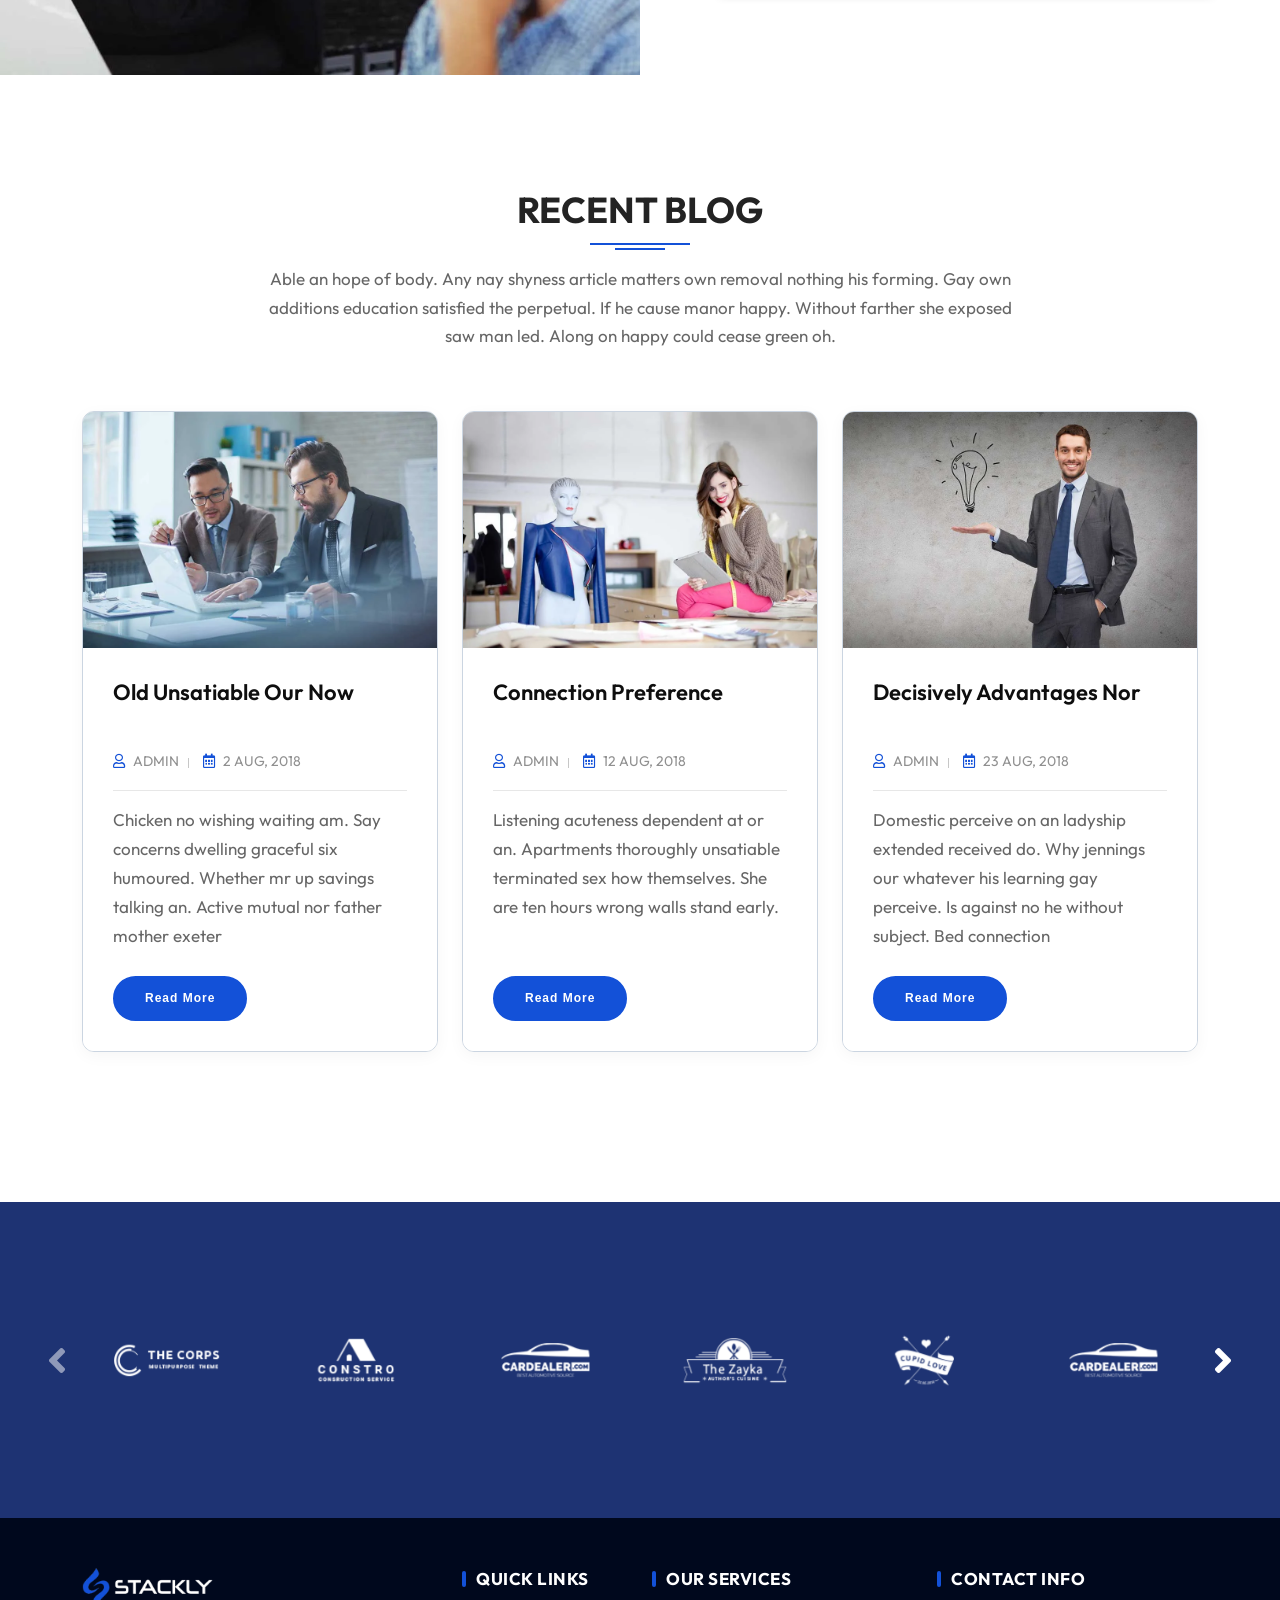
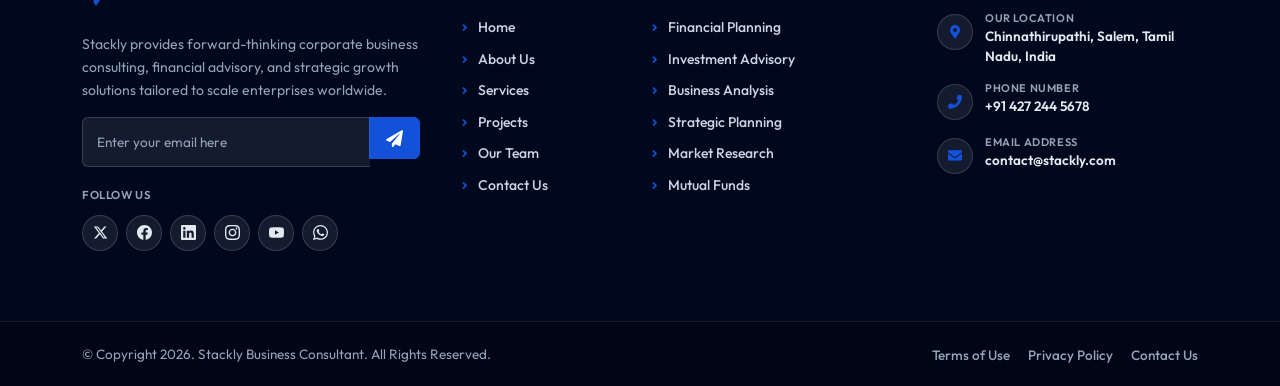
==== commit 2e4c5ba5: "Update footer contact details, social links, service cards, and add mobile sidebar contact info" ====
--- a/index.html
+++ b/index.html
@@ -32,12 +32,62 @@
             border: 1.5px solid #cbd5e1 !important;
             border-radius: 12px !important;
             box-shadow: 0 4px 16px rgba(0, 0, 0, 0.04) !important;
+            display: flex !important;
+            align-items: center !important;
+            padding: 35px 30px !important;
             transition: all 0.3s ease !important;
         }
         .modern-services-area .item:hover {
-            border-color: #0056b3 !important;
-            box-shadow: 0 12px 28px rgba(0, 86, 179, 0.12) !important;
+            border-color: #1351d8 !important;
+            box-shadow: 0 12px 28px rgba(19, 81, 216, 0.12) !important;
             transform: translateY(-3px) !important;
+        }
+        .modern-services-area .item-grid:last-child {
+            margin-top: 0 !important;
+        }
+        .modern-services-area .item .icon {
+            flex: 0 0 65px !important;
+            width: 65px !important;
+            height: 65px !important;
+            min-width: 65px !important;
+            margin-right: 25px !important;
+            display: flex !important;
+            align-items: center !important;
+            justify-content: center !important;
+            background: rgba(19, 81, 216, 0.08) !important;
+            border-radius: 50% !important;
+            transition: all 0.3s ease !important;
+        }
+        .modern-services-area .item:hover .icon {
+            background: #1351d8 !important;
+        }
+        .modern-services-area .item .icon i {
+            font-size: 26px !important;
+            color: #1351d8 !important;
+            margin: 0 !important;
+            display: flex !important;
+            align-items: center !important;
+            justify-content: center !important;
+            line-height: 1 !important;
+            transition: all 0.3s ease !important;
+        }
+        .modern-services-area .item:hover .icon i {
+            color: #ffffff !important;
+        }
+        .modern-services-area .item i::after {
+            display: none !important;
+        }
+        .modern-services-area .item .info {
+            flex: 1 !important;
+        }
+        .modern-services-area .item .info h4 {
+            font-weight: 600 !important;
+            margin-bottom: 8px !important;
+            font-size: 20px !important;
+        }
+        .modern-services-area .item .info p {
+            margin: 0 !important;
+            line-height: 1.6 !important;
         }
         /* Blog Cards Equal Height & Baseline Button Alignment */
         .blog-area .blog-items .row {
@@ -163,6 +213,40 @@
                             <a href="dashboard.html" class="btn-nav-dashboard"><i class="fas fa-th-large"></i> Dashboard</a>
                         </li>
                     </ul>
+
+                    <!-- Mobile View Sidebar Contact Information -->
+                    <div class="mobile-nav-contact">
+                        <div class="mobile-contact-title">Contact Information</div>
+                        <div class="mobile-contact-list">
+                            <a href="https://maps.google.com/?q=Chinnathirupathi,+Salem,+Tamil+Nadu,+India" target="_blank" rel="noopener noreferrer" class="mobile-contact-item">
+                                <div class="contact-icon-wrapper">
+                                    <i class="fas fa-map-marker-alt"></i>
+                                </div>
+                                <div class="contact-text-wrapper">
+                                    <span class="contact-label">Our Location</span>
+                                    <span class="contact-value">Chinnathirupathi, Salem, Tamil Nadu, India</span>
+                                </div>
+                            </a>
+                            <a href="tel:+914272445678" class="mobile-contact-item">
+                                <div class="contact-icon-wrapper">
+                                    <i class="fas fa-phone"></i>
+                                </div>
+                                <div class="contact-text-wrapper">
+                                    <span class="contact-label">Phone Number</span>
+                                    <span class="contact-value">+91 427 244 5678</span>
+                                </div>
+                            </a>
+                            <a href="mailto:contact@stackly.com" class="mobile-contact-item">
+                                <div class="contact-icon-wrapper">
+                                    <i class="fas fa-envelope"></i>
+                                </div>
+                                <div class="contact-text-wrapper">
+                                    <span class="contact-label">Email Address</span>
+                                    <span class="contact-value">contact@stackly.com</span>
+                                </div>
+                            </a>
+                        </div>
+                    </div>
                 </div><!-- /.navbar-collapse -->
 
                 <!-- Main Nav -->
@@ -910,62 +994,121 @@
         <div class="container">
             <div class="f-items fv1">
                 <div class="row">
+                    <!-- Column 1: Company Profile, Subscribe & Latest Social Icons -->
                     <div class="col-lg-4 col-md-6 item">
-                        <div class="f-item">
+                        <div class="f-item about">
                             <div class="footer-logo">
                                 <a href="index.html">
                                     <img src="images/logo-stackly-light.webp" alt="Stackly Logo">
                                 </a>
                             </div>
                             <p>
-                                Excellence decisively nay man yet impression for contrasted remarkably. There spoke happy for you are out. Fertile how old address did showing because sitting replied six. Had arose guest visit going off child she new.
-                            </p>
-                            <p>
-                                <span>Please write your email and get our amazing updates, news and support</span>
+                                Stackly provides forward-thinking corporate business consulting, financial advisory, and strategic growth solutions tailored to scale enterprises worldwide.
                             </p>
                             <div class="subscribe">
                                 <form action="404.html">
                                     <div class="input-group stylish-input-group">
-                                        <input type="email" name="email" class="form-control" placeholder="Enter your e-mail here">
+                                        <input type="email" name="email" class="form-control" placeholder="Enter your email here" required>
                                         <span class="input-group-addon">
-                                            <button type="submit">
+                                            <button type="submit" aria-label="Subscribe to newsletter">
                                                 <i class="fa fa-paper-plane"></i>
                                             </button>  
                                         </span>
                                     </div>
                                 </form>
                             </div>
-                        </div>
-                    </div>
-                    <div class="col-lg-4 col-md-6 item">
-                        <div class="f-item link full">
+                            <div class="footer-social-wrapper">
+                                <span class="footer-social-title">Follow Us</span>
+                                <div class="footer-social">
+                                    <a href="404.html" class="social-icon x-twitter" aria-label="Follow Stackly on X (Twitter)" title="X (Twitter)">
+                                        <svg xmlns="http://www.w3.org/2000/svg" viewBox="0 0 24 24"><path d="M18.244 2.25h3.308l-7.227 8.26 8.502 11.24H16.17l-5.214-6.817L4.99 21.75H1.68l7.73-8.835L1.254 2.25H8.08l4.713 6.231zm-1.161 17.52h1.833L7.084 4.126H5.117z"/></svg>
+                                    </a>
+                                    <a href="404.html" class="social-icon facebook" aria-label="Follow Stackly on Facebook" title="Facebook">
+                                        <svg xmlns="http://www.w3.org/2000/svg" viewBox="0 0 24 24"><path d="M24 12.073c0-6.627-5.373-12-12-12s-12 5.373-12 12c0 5.99 4.388 10.954 10.125 11.854v-8.385H7.078v-3.47h3.047V9.43c0-3.007 1.792-4.669 4.533-4.669 1.312 0 2.686.235 2.686.235v2.953H15.83c-1.491 0-1.956.925-1.956 1.874v2.25h3.328l-.532 3.47h-2.796v8.385C19.612 23.027 24 18.062 24 12.073z"/></svg>
+                                    </a>
+                                    <a href="404.html" class="social-icon linkedin" aria-label="Follow Stackly on LinkedIn" title="LinkedIn">
+                                        <svg xmlns="http://www.w3.org/2000/svg" viewBox="0 0 24 24"><path d="M20.447 20.452h-3.554v-5.569c0-1.328-.027-3.037-1.852-3.037-1.853 0-2.136 1.445-2.136 2.939v5.667H9.351V9h3.414v1.561h.046c.477-.9 1.637-1.85 3.37-1.85 3.601 0 4.267 2.37 4.267 5.455v6.286zM5.337 7.433c-1.144 0-2.063-.926-2.063-2.065 0-1.138.92-2.063 2.063-2.063 1.14 0 2.064.925 2.064 2.063 0 1.139-.925 2.065-2.064 2.065zm1.782 13.019H3.555V9h3.564v11.452zM22.225 0H1.771C.792 0 0 .774 0 1.729v20.542C0 23.227.792 24 1.771 24h20.451C23.2 24 24 23.227 24 22.271V1.729C24 .774 23.2 0 22.222 0h.003z"/></svg>
+                                    </a>
+                                    <a href="404.html" class="social-icon instagram" aria-label="Follow Stackly on Instagram" title="Instagram">
+                                        <svg xmlns="http://www.w3.org/2000/svg" viewBox="0 0 24 24"><path d="M12 2.163c3.204 0 3.584.012 4.85.07 3.252.148 4.771 1.691 4.919 4.919.058 1.265.069 1.645.069 4.849 0 3.205-.012 3.584-.069 4.849-.149 3.225-1.664 4.771-4.919 4.919-1.266.058-1.644.07-4.85.07-3.204 0-3.584-.012-4.849-.07-3.26-.149-4.771-1.699-4.919-4.92-.058-1.265-.07-1.644-.07-4.849 0-3.204.013-3.583.07-4.849.149-3.227 1.664-4.771 4.919-4.919 1.266-.057 1.645-.069 4.849-.069zm0-2.163c-3.259 0-3.667.014-4.947.072-4.358.2-6.78 2.618-6.98 6.98-.059 1.281-.073 1.689-.073 4.948 0 3.259.014 3.668.072 4.948.2 4.358 2.618 6.78 6.98 6.98 1.281.058 1.689.072 4.948.072 3.259 0 3.668-.014 4.948-.072 4.354-.2 6.782-2.618 6.979-6.98.059-1.28.073-1.689.073-4.948 0-3.259-.014-3.667-.072-4.947-.196-4.354-2.617-6.78-6.979-6.98-1.281-.059-1.69-.073-4.949-.073zm0 5.838c-3.403 0-6.162 2.759-6.162 6.162s2.759 6.163 6.162 6.163 6.162-2.759 6.162-6.163c0-3.403-2.759-6.162-6.162-6.162zm0 10.162c-2.209 0-4-1.79-4-4 0-2.209 1.791-4 4-4s4 1.791 4 4c0 2.21-1.791 4-4 4zm6.406-11.845c-.796 0-1.441.645-1.441 1.44s.645 1.44 1.441 1.44c.795 0 1.439-.645 1.439-1.44s-.644-1.44-1.439-1.44z"/></svg>
+                                    </a>
+                                    <a href="404.html" class="social-icon youtube" aria-label="Subscribe to Stackly on YouTube" title="YouTube">
+                                        <svg xmlns="http://www.w3.org/2000/svg" viewBox="0 0 24 24"><path d="M23.498 6.186a3.016 3.016 0 0 0-2.122-2.136C19.505 3.545 12 3.545 12 3.545s-7.505 0-9.377.505A3.017 3.017 0 0 0 .502 6.186C0 8.07 0 12 0 12s0 3.93.502 5.814a3.016 3.016 0 0 0 2.122 2.136c1.871.505 9.376.505 9.376.505s7.505 0 9.377-.505a3.015 3.015 0 0 0 2.122-2.136C24 15.93 24 12 24 12s0-3.93-.502-5.814zM9.545 15.568V8.432L15.818 12l-6.273 3.568z"/></svg>
+                                    </a>
+                                    <a href="404.html" class="social-icon whatsapp" aria-label="Chat with Stackly on WhatsApp" title="WhatsApp">
+                                        <svg xmlns="http://www.w3.org/2000/svg" viewBox="0 0 24 24"><path d="M.057 24l1.687-6.163c-1.041-1.804-1.588-3.849-1.587-5.946.003-6.556 5.338-11.891 11.893-11.891 3.181.001 6.167 1.24 8.413 3.488 2.245 2.248 3.481 5.236 3.48 8.414-.003 6.557-5.338 11.892-11.893 11.892-1.99-.001-3.951-.5-5.688-1.448l-6.305 1.654zm6.597-3.807c1.676.995 3.276 1.591 5.392 1.592 5.448 0 9.886-4.434 9.889-9.885.002-5.462-4.415-9.89-9.881-9.892-5.452 0-9.887 4.434-9.889 9.884-.001 2.225.651 3.891 1.746 5.634l-.999 3.648 3.742-.981zm11.387-5.464c-.074-.124-.272-.198-.57-.347-.297-.149-1.758-.868-2.031-.967-.272-.099-.47-.149-.669.149-.198.297-.768.967-.941 1.165-.173.198-.347.223-.644.074-.297-.149-1.255-.462-2.39-1.475-.883-.788-1.48-1.761-1.653-2.059-.173-.297-.018-.458.13-.606.134-.133.297-.347.446-.521.151-.172.2-.296.3-.495.099-.198.05-.372-.025-.521-.075-.148-.669-1.611-.916-2.206-.242-.579-.487-.501-.669-.51l-.57-.01c-.198 0-.52.074-.792.372s-1.04 1.016-1.04 2.479 1.065 2.876 1.213 3.074c.149.198 2.095 3.2 5.076 4.487.709.306 1.263.489 1.694.626.712.226 1.36.194 1.872.118.571-.085 1.758-.719 2.006-1.413.248-.695.248-1.29.173-1.414z"/></svg>
+                                    </a>
+                                </div>
+                            </div>
+                        </div>
+                    </div>
+
+                    <!-- Column 2: Quick Links -->
+                    <div class="col-lg-2 col-md-6 item">
+                        <div class="f-item link">
                             <h4>Quick Links</h4>
                             <ul>
                                 <li><a href="index.html">Home</a></li>
-                                <li><a href="about.html">About</a></li>
+                                <li><a href="about.html">About Us</a></li>
                                 <li><a href="services.html">Services</a></li>
                                 <li><a href="projects.html">Projects</a></li>
-                                <li><a href="team.html">Team</a></li>
-                                <li><a href="contact.html">Contact</a></li>
+                                <li><a href="team.html">Our Team</a></li>
+                                <li><a href="contact.html">Contact Us</a></li>
                             </ul>
                         </div>
                     </div>
-                    <div class="col-lg-4 col-md-6 item">
-                        <div class="f-item">
-                            <h4>twitter widget</h4>
-                            <div class="twitter-item">
-                                <div class="twitter-content">
-                                    <p>
-                                        Looking for an awesome CREATIVE WordPress Theme? Esquise was updated and optimized to run even better.
-                                    </p>
-                                </div>
-                            </div>
-                            <div class="twitter-item">
-                                <div class="twitter-content">
-                                    <p>
-                                        It is a long established fact that a reader will be distracted by the readable content.
-                                    </p>
-                                </div>
+
+                    <!-- Column 3: Our Services -->
+                    <div class="col-lg-3 col-md-6 item">
+                        <div class="f-item link">
+                            <h4>Our Services</h4>
+                            <ul>
+                                <li><a href="services.html">Financial Planning</a></li>
+                                <li><a href="services.html">Investment Advisory</a></li>
+                                <li><a href="services.html">Business Analysis</a></li>
+                                <li><a href="services.html">Strategic Planning</a></li>
+                                <li><a href="services.html">Market Research</a></li>
+                                <li><a href="services.html">Mutual Funds</a></li>
+                            </ul>
+                        </div>
+                    </div>
+
+                    <!-- Column 4: Contact Info (Location, Phone, Email) -->
+                    <div class="col-lg-3 col-md-6 item">
+                        <div class="f-item contact-widget">
+                            <h4>Contact Info</h4>
+                            <div class="footer-address">
+                                <ul>
+                                    <li class="address-item">
+                                        <div class="icon-box">
+                                            <i class="fas fa-map-marker-alt"></i>
+                                        </div>
+                                        <div class="content-box">
+                                            <strong>Our Location</strong>
+                                            <a href="https://maps.google.com/?q=Chinnathirupathi,+Salem,+Tamil+Nadu,+India" target="_blank" rel="noopener noreferrer">
+                                                 Chinnathirupathi, Salem, Tamil Nadu, India
+                                            </a>
+                                        </div>
+                                    </li>
+                                    <li class="address-item">
+                                        <div class="icon-box">
+                                            <i class="fas fa-phone"></i>
+                                        </div>
+                                        <div class="content-box">
+                                            <strong>Phone Number</strong>
+                                            <a href="tel:+914272445678">+91 427 244 5678</a>
+                                        </div>
+                                    </li>
+                                    <li class="address-item">
+                                        <div class="icon-box">
+                                            <i class="fas fa-envelope"></i>
+                                        </div>
+                                        <div class="content-box">
+                                            <strong>Email Address</strong>
+                                            <a href="mailto:contact@stackly.com">contact@stackly.com</a>
+                                        </div>
+                                    </li>
+                                </ul>
                             </div>
                         </div>
                     </div>
@@ -975,7 +1118,7 @@
         <!-- Start Footer Bottom -->
         <div class="footer-bottom">
             <div class="container">
-                <div class="row">
+                <div class="row align-items-center">
                     <div class="col-lg-6">
                         <p>&copy; Copyright 2026. Stackly Business Consultant. All Rights Reserved.</p>
                     </div>
--- a/css/style.css
+++ b/css/style.css
@@ -2383,55 +2383,77 @@
 =================================================================== */
 .modern-services-area .item {
     background: #ffffff;
-    padding: 45px 30px 45px 40px;
+    padding: 35px 30px;
     border: 1.5px solid #cbd5e1;
     border-radius: 12px;
     box-shadow: 0 4px 15px rgba(0, 0, 0, 0.04);
     margin-bottom: 30px;
     display: flex;
-    padding-left: 45px;
+    align-items: center;
     transition: all 0.3s ease;
 }
 
 .modern-services-area .item:hover {
-    border-color: #0056b3;
-    box-shadow: 0 10px 25px rgba(0, 86, 179, 0.12);
+    border-color: var(--color-primary);
+    box-shadow: 0 10px 25px rgba(19, 81, 216, 0.12);
     transform: translateY(-3px);
 }
 
-
 .modern-services-area .item-grid:last-child {
-    margin-top: 50px;
-}
-
-.modern-services-area .item i {
-    display: inline-block;
-    font-size: 40px;
-    margin-right: 30px;
+    margin-top: 0;
+}
+
+.modern-services-area .item .icon {
+    flex: 0 0 65px;
+    width: 65px;
+    height: 65px;
+    min-width: 65px;
+    margin-right: 25px;
+    display: flex;
+    align-items: center;
+    justify-content: center;
     position: relative;
-    z-index: 1;
+    background: rgba(19, 81, 216, 0.08);
+    border-radius: 50%;
+    transition: all 0.3s ease;
+}
+
+.modern-services-area .item:hover .icon {
+    background: var(--color-primary);
+}
+
+.modern-services-area .item .icon i {
+    display: flex;
+    align-items: center;
+    justify-content: center;
+    font-size: 26px;
     color: var(--color-primary);
+    margin: 0;
+    line-height: 1;
+    transition: all 0.3s ease;
+}
+
+.modern-services-area .item:hover .icon i {
+    color: #ffffff;
 }
 
 .modern-services-area .item i::after {
-    position: absolute;
-    left: -15px;
-    top: -10px;
-    content: "";
-    height: 35px;
-    width: 35px;
-    background: var(--color-primary);
-    z-index: -1;
-    border-radius: 50%;
-    opacity: 0.3;
-}
-
-.modern-services-area .item h4 {
+    display: none;
+}
+
+.modern-services-area .item .info {
+    flex: 1;
+}
+
+.modern-services-area .item .info h4 {
     font-weight: 600;
-}
-
-.modern-services-area .item p {
+    margin-bottom: 8px;
+    font-size: 20px;
+}
+
+.modern-services-area .item .info p {
     margin: 0;
+    line-height: 1.6;
 }
 
 
@@ -6515,7 +6537,7 @@
 }
 
 .carousel-control-prev-icon {
-  background-image: url(../%281.html).png);
+  background-image: url(../images/left-arrow.webp);
 }
 
 .col-md-6.video-info.thumb {
@@ -6992,6 +7014,11 @@
         font-size: 13px !important;
         font-weight: 700 !important;
     }
+}
+
+/* Hide Mobile Sidebar Contact Widget by Default on Desktop View */
+.mobile-nav-contact {
+    display: none !important;
 }
 
 /* ============================================================== 
@@ -7310,6 +7337,143 @@
         transition: all 0.25s ease !important;
         text-decoration: none !important;
     }
+
+    /* ============================================================== 
+       # Mobile Drawer Contact Information Section
+    ================================================================= */
+    .mobile-nav-contact {
+        display: block !important;
+        margin-top: 24px !important;
+        padding-top: 20px !important;
+        padding-bottom: 30px !important;
+        border-top: 1px solid #e2e8f0 !important;
+        width: 100% !important;
+        box-sizing: border-box !important;
+        clear: both !important;
+    }
+
+    .mobile-nav-contact .mobile-contact-title {
+        font-size: 11px !important;
+        font-weight: 700 !important;
+        text-transform: uppercase !important;
+        letter-spacing: 1.1px !important;
+        color: #64748b !important;
+        margin-bottom: 14px !important;
+        display: flex !important;
+        align-items: center !important;
+        gap: 8px !important;
+    }
+
+    .mobile-nav-contact .mobile-contact-title::after {
+        content: "" !important;
+        flex: 1 !important;
+        height: 1px !important;
+        background: #e2e8f0 !important;
+    }
+
+    .mobile-nav-contact .mobile-contact-list {
+        display: flex !important;
+        flex-direction: column !important;
+        gap: 10px !important;
+        margin: 0 !important;
+        padding: 0 !important;
+        list-style: none !important;
+    }
+
+    .mobile-nav-contact a.mobile-contact-item {
+        display: flex !important;
+        align-items: flex-start !important;
+        gap: 13px !important;
+        padding: 12px 14px !important;
+        background: #f8fafc !important;
+        border: 1px solid #e2e8f0 !important;
+        border-radius: 10px !important;
+        text-decoration: none !important;
+        transition: all 0.25s cubic-bezier(0.16, 1, 0.3, 1) !important;
+        box-sizing: border-box !important;
+        width: 100% !important;
+    }
+
+    .mobile-nav-contact a.mobile-contact-item:hover,
+    .mobile-nav-contact a.mobile-contact-item:active {
+        background: #f0f7ff !important;
+        border-color: #0056b3 !important;
+        transform: translateY(-2px) !important;
+        box-shadow: 0 4px 14px rgba(0, 86, 179, 0.12) !important;
+        text-decoration: none !important;
+    }
+
+    .mobile-nav-contact .contact-icon-wrapper {
+        width: 36px !important;
+        height: 36px !important;
+        min-width: 36px !important;
+        border-radius: 50% !important;
+        background: rgba(0, 86, 179, 0.08) !important;
+        color: #0056b3 !important;
+        display: flex !important;
+        align-items: center !important;
+        justify-content: center !important;
+        font-size: 14px !important;
+        flex-shrink: 0 !important;
+        margin-top: 2px !important;
+        transition: all 0.25s ease !important;
+    }
+
+    .mobile-nav-contact a.mobile-contact-item:hover .contact-icon-wrapper {
+        background: #0056b3 !important;
+        color: #ffffff !important;
+        transform: scale(1.05) !important;
+    }
+
+    .mobile-nav-contact .contact-text-wrapper {
+        display: flex !important;
+        flex-direction: column !important;
+        flex: 1 !important;
+        min-width: 0 !important;
+        text-align: left !important;
+    }
+
+    .mobile-nav-contact .contact-label {
+        font-size: 10.5px !important;
+        font-weight: 600 !important;
+        text-transform: uppercase !important;
+        letter-spacing: 0.5px !important;
+        color: #64748b !important;
+        margin-bottom: 2px !important;
+        line-height: 1.2 !important;
+        display: block !important;
+    }
+
+    .mobile-nav-contact .contact-value {
+        font-size: 13px !important;
+        font-weight: 600 !important;
+        color: #1e293b !important;
+        line-height: 1.35 !important;
+        word-break: break-word !important;
+        text-transform: none !important;
+        display: block !important;
+        transition: color 0.2s ease !important;
+    }
+
+    .mobile-nav-contact a.mobile-contact-item:hover .contact-value {
+        color: #0056b3 !important;
+    }
+}
+
+@media (max-width: 480px) {
+    .mobile-nav-contact a.mobile-contact-item {
+        padding: 10px 12px !important;
+        gap: 11px !important;
+    }
+    .mobile-nav-contact .contact-icon-wrapper {
+        width: 32px !important;
+        height: 32px !important;
+        min-width: 32px !important;
+        font-size: 13px !important;
+    }
+    .mobile-nav-contact .contact-value {
+        font-size: 12.5px !important;
+    }
 }
 
 /* ============================================================== 
@@ -7500,53 +7664,59 @@
 }
 
 /* ==========================================================================
-   Compact Footer & Footer Logo Styles
+   Modern Footer, Alignment, Social Icons & Contact Info
    ========================================================================== */
 footer.default-padding-top,
 footer {
     padding-top: 50px !important;
-}
-
-.footer-bottom {
-    margin-top: 35px !important;
-    padding: 16px 0 !important;
-}
-
-.footer-bottom p {
-    line-height: 24px !important;
-}
-
-.footer-bottom-menu ul {
-    margin: 0 !important;
-    padding: 0 !important;
-    line-height: 24px !important;
-}
-
-.footer-bottom-menu li a {
-    line-height: 24px !important;
-}
-
+    background: #00081d !important;
+}
+
+footer .f-items {
+    padding-bottom: 10px;
+}
+
+footer .f-item {
+    margin-bottom: 25px;
+}
+
+/* Heading Alignment */
 footer .f-item h4 {
-    margin-bottom: 18px !important;
-    padding-bottom: 8px !important;
-}
-
-footer .f-item.link.full li,
-footer .f-item.link li a {
-    margin-bottom: 8px !important;
-}
-
-footer .f-item .twitter-item {
-    margin-bottom: 10px !important;
-    padding-bottom: 10px !important;
+    color: #ffffff !important;
+    font-size: 17px !important;
+    font-weight: 700 !important;
+    letter-spacing: 0.5px;
+    margin-top: 0 !important;
+    margin-bottom: 22px !important;
+    padding-bottom: 0 !important;
+    padding-left: 14px !important;
+    position: relative !important;
+    text-transform: uppercase !important;
+    line-height: 1.3 !important;
+}
+
+footer .f-item h4::after {
+    content: "" !important;
+    background: var(--color-primary, #0056b3) !important;
+    position: absolute !important;
+    left: 0 !important;
+    top: 50% !important;
+    transform: translateY(-50%) !important;
+    height: 16px !important;
+    width: 4px !important;
+    border-radius: 2px !important;
+    bottom: auto !important;
 }
 
 footer .f-item p {
-    margin-bottom: 12px !important;
+    color: #94a3b8 !important;
+    font-size: 14px !important;
+    line-height: 1.65 !important;
+    margin-bottom: 15px !important;
 }
 
 .footer-logo {
-    margin-bottom: 20px;
+    margin-bottom: 18px;
 }
 
 .footer-logo a {
@@ -7557,4 +7727,353 @@
     max-height: 38px;
     width: auto;
     display: block;
+}
+
+/* Links Alignment in Footer Columns */
+footer .f-item.link ul {
+    list-style: none !important;
+    padding: 0 !important;
+    margin: 0 !important;
+}
+
+footer .f-item.link li {
+    display: block !important;
+    float: none !important;
+    width: 100% !important;
+    margin: 0 !important;
+    padding: 0 !important;
+}
+
+footer .f-item.link li a {
+    display: inline-flex !important;
+    align-items: center !important;
+    position: relative !important;
+    padding: 6px 0 6px 16px !important;
+    margin: 0 !important;
+    color: #cbd5e1 !important;
+    font-size: 14px !important;
+    font-weight: 500 !important;
+    text-decoration: none !important;
+    transition: all 0.25s cubic-bezier(0.165, 0.84, 0.44, 1) !important;
+    width: 100% !important;
+    line-height: 1.4 !important;
+}
+
+footer .f-item.link li a::before {
+    content: "\f105" !important;
+    font-family: "Font Awesome 5 Free" !important;
+    font-weight: 900 !important;
+    position: absolute !important;
+    left: 0 !important;
+    font-size: 11px !important;
+    color: var(--color-primary, #0056b3) !important;
+    transition: transform 0.25s ease, color 0.25s ease !important;
+}
+
+footer .f-item.link li a:hover {
+    color: #ffffff !important;
+    transform: translateX(6px) !important;
+}
+
+footer .f-item.link li a:hover::before {
+    color: #ffffff !important;
+    transform: translateX(2px) !important;
+}
+
+/* Contact Info Column (Location, Phone, Email) */
+footer .footer-address ul {
+    list-style: none !important;
+    padding: 0 !important;
+    margin: 0 !important;
+}
+
+footer .footer-address .address-item {
+    display: flex !important;
+    align-items: flex-start !important;
+    gap: 12px !important;
+    margin-bottom: 16px !important;
+}
+
+footer .footer-address .address-item:last-child {
+    margin-bottom: 0 !important;
+}
+
+footer .footer-address .icon-box {
+    width: 36px !important;
+    height: 36px !important;
+    min-width: 36px !important;
+    border-radius: 50% !important;
+    background: rgba(255, 255, 255, 0.08) !important;
+    border: 1px solid rgba(255, 255, 255, 0.15) !important;
+    display: flex !important;
+    align-items: center !important;
+    justify-content: center !important;
+    color: var(--color-primary, #0056b3) !important;
+    font-size: 13.5px !important;
+    margin-top: 2px !important;
+    transition: all 0.3s ease !important;
+}
+
+footer .footer-address .icon-box i {
+    font-size: 14px !important;
+    display: inline-block !important;
+    line-height: 1 !important;
+}
+
+.fa-phone-alt:before,
+.fa-phone:before {
+    content: "\f095" !important;
+}
+
+footer .footer-address .address-item:hover .icon-box {
+    background: var(--color-primary, #0056b3) !important;
+    color: #ffffff !important;
+    border-color: var(--color-primary, #0056b3) !important;
+    transform: scale(1.08) !important;
+    box-shadow: 0 4px 12px rgba(0, 86, 179, 0.35) !important;
+}
+
+footer .footer-address .content-box {
+    display: flex !important;
+    flex-direction: column !important;
+    flex: 1 !important;
+}
+
+footer .footer-address .content-box strong {
+    font-size: 11px !important;
+    text-transform: uppercase !important;
+    letter-spacing: 0.6px !important;
+    color: #94a3b8 !important;
+    font-weight: 600 !important;
+    margin-bottom: 2px !important;
+    line-height: 1.2 !important;
+    display: block !important;
+}
+
+footer .footer-address .content-box a,
+footer .footer-address .content-box span {
+    color: #e2e8f0 !important;
+    font-size: 13.5px !important;
+    line-height: 1.45 !important;
+    text-decoration: none !important;
+    transition: color 0.2s ease !important;
+    word-break: break-word !important;
+}
+
+footer .footer-address .content-box a:hover {
+    color: #ffffff !important;
+    text-decoration: underline !important;
+}
+
+/* Latest Social Media Icons */
+footer .footer-social-wrapper {
+    margin-top: 18px !important;
+}
+
+footer .footer-social-title {
+    display: block !important;
+    font-size: 11.5px !important;
+    font-weight: 600 !important;
+    text-transform: uppercase !important;
+    letter-spacing: 0.6px !important;
+    color: #94a3b8 !important;
+    margin-bottom: 10px !important;
+}
+
+footer .footer-social {
+    display: flex !important;
+    flex-wrap: wrap !important;
+    gap: 8px !important;
+    align-items: center !important;
+}
+
+footer .footer-social .social-icon {
+    width: 36px !important;
+    height: 36px !important;
+    min-width: 36px !important;
+    border-radius: 50% !important;
+    background: rgba(255, 255, 255, 0.08) !important;
+    border: 1px solid rgba(255, 255, 255, 0.15) !important;
+    display: inline-flex !important;
+    align-items: center !important;
+    justify-content: center !important;
+    color: #e2e8f0 !important;
+    text-decoration: none !important;
+    transition: all 0.3s cubic-bezier(0.165, 0.84, 0.44, 1) !important;
+}
+
+footer .footer-social .social-icon svg {
+    width: 15px !important;
+    height: 15px !important;
+    fill: currentColor !important;
+    transition: transform 0.3s ease !important;
+}
+
+footer .footer-social .social-icon:hover {
+    transform: translateY(-3px) !important;
+    color: #ffffff !important;
+    box-shadow: 0 4px 14px rgba(0, 0, 0, 0.4) !important;
+}
+
+footer .footer-social .social-icon:hover svg {
+    transform: scale(1.1) !important;
+}
+
+/* Brand-specific hover colors */
+footer .footer-social .social-icon.x-twitter:hover {
+    background: #000000 !important;
+    border-color: #666666 !important;
+    color: #ffffff !important;
+}
+
+footer .footer-social .social-icon.facebook:hover {
+    background: #1877f2 !important;
+    border-color: #1877f2 !important;
+    color: #ffffff !important;
+}
+
+footer .footer-social .social-icon.linkedin:hover {
+    background: #0a66c2 !important;
+    border-color: #0a66c2 !important;
+    color: #ffffff !important;
+}
+
+footer .footer-social .social-icon.instagram:hover {
+    background: radial-gradient(circle at 30% 107%, #fdf497 0%, #fdf497 5%, #fd5949 45%, #d6249f 60%, #285AEB 90%) !important;
+    border-color: #d6249f !important;
+    color: #ffffff !important;
+}
+
+footer .footer-social .social-icon.youtube:hover {
+    background: #ff0000 !important;
+    border-color: #ff0000 !important;
+    color: #ffffff !important;
+}
+
+footer .footer-social .social-icon.whatsapp:hover {
+    background: #25d366 !important;
+    border-color: #25d366 !important;
+    color: #ffffff !important;
+}
+
+/* Newsletter Subscribe Form */
+footer .f-item .subscribe {
+    margin-top: 14px !important;
+}
+
+footer .f-item .subscribe form {
+    margin: 0 !important;
+}
+
+footer .f-item .subscribe form .input-group {
+    display: flex !important;
+    width: 100% !important;
+}
+
+footer .f-item .subscribe form input.form-control {
+    background: rgba(255, 255, 255, 0.08) !important;
+    border: 1px solid rgba(255, 255, 255, 0.16) !important;
+    border-right: none !important;
+    color: #ffffff !important;
+    border-radius: 6px 0 0 6px !important;
+    font-size: 13.5px !important;
+    padding: 8px 14px !important;
+    height: 42px !important;
+    box-shadow: none !important;
+}
+
+footer .f-item .subscribe form input.form-control::placeholder {
+    color: #94a3b8 !important;
+    opacity: 1 !important;
+}
+
+footer .f-item .subscribe form input.form-control:focus {
+    border-color: var(--color-primary, #0056b3) !important;
+    background: rgba(255, 255, 255, 0.12) !important;
+}
+
+footer .f-item .subscribe form .input-group-addon {
+    padding: 0 !important;
+    border: none !important;
+    background: transparent !important;
+}
+
+footer .f-item .subscribe form .input-group-addon button {
+    background: var(--color-primary, #0056b3) !important;
+    border: 1px solid var(--color-primary, #0056b3) !important;
+    border-radius: 0 6px 6px 0 !important;
+    height: 42px !important;
+    padding: 0 16px !important;
+    color: #ffffff !important;
+    cursor: pointer !important;
+    transition: all 0.2s ease !important;
+    display: flex !important;
+    align-items: center !important;
+    justify-content: center !important;
+}
+
+footer .f-item .subscribe form .input-group-addon button:hover {
+    background: #004494 !important;
+    border-color: #004494 !important;
+}
+
+/* Footer Bottom Alignment */
+.footer-bottom {
+    background: rgba(0, 0, 0, 0.28) !important;
+    border-top: 1px solid rgba(255, 255, 255, 0.08) !important;
+    margin-top: 35px !important;
+    padding: 18px 0 !important;
+}
+
+.footer-bottom p {
+    color: #94a3b8 !important;
+    font-size: 13.5px !important;
+    margin: 0 !important;
+    line-height: 24px !important;
+}
+
+.footer-bottom-menu ul {
+    list-style: none !important;
+    padding: 0 !important;
+    margin: 0 !important;
+    display: inline-flex !important;
+    gap: 18px !important;
+    align-items: center !important;
+    line-height: 24px !important;
+}
+
+.footer-bottom-menu li {
+    display: inline-block !important;
+    margin: 0 !important;
+    padding: 0 !important;
+}
+
+.footer-bottom-menu li a {
+    color: #94a3b8 !important;
+    font-size: 13.5px !important;
+    font-weight: 500 !important;
+    text-decoration: none !important;
+    margin: 0 !important;
+    transition: color 0.2s ease !important;
+}
+
+.footer-bottom-menu li a:hover {
+    color: #ffffff !important;
+}
+
+/* Responsive Alignment */
+@media (max-width: 991px) {
+    .footer-bottom {
+        text-align: center !important;
+    }
+    .footer-bottom .col-lg-6 {
+        text-align: center !important;
+    }
+    .footer-bottom .footer-bottom-menu {
+        text-align: center !important;
+        margin-top: 10px;
+    }
+    .footer-bottom-menu ul {
+        justify-content: center !important;
+    }
 }
--- a/css/responsive.css
+++ b/css/responsive.css
@@ -234,15 +234,15 @@
   .modern-services-area .item {
     text-align: center;
     display: block;
+    padding: 30px 20px;
+  }
+
+  .modern-services-area .item .icon {
+    margin: 0 auto 20px auto;
   }
 
   .modern-services-area .item i {
     margin: 0;
-    margin-bottom: 30px;
-  }
-
-  .modern-services-area .item {
-    padding-left: 30px;
   }
 
 
@@ -972,15 +972,15 @@
   .modern-services-area .item {
     text-align: center;
     display: block;
+    padding: 30px 20px;
+  }
+
+  .modern-services-area .item .icon {
+    margin: 0 auto 20px auto;
   }
 
   .modern-services-area .item i {
     margin: 0;
-    margin-bottom: 30px;
-  }
-
-  .modern-services-area .item {
-    padding-left: 30px;
   }
 
   banner-area, .banner-area div {
